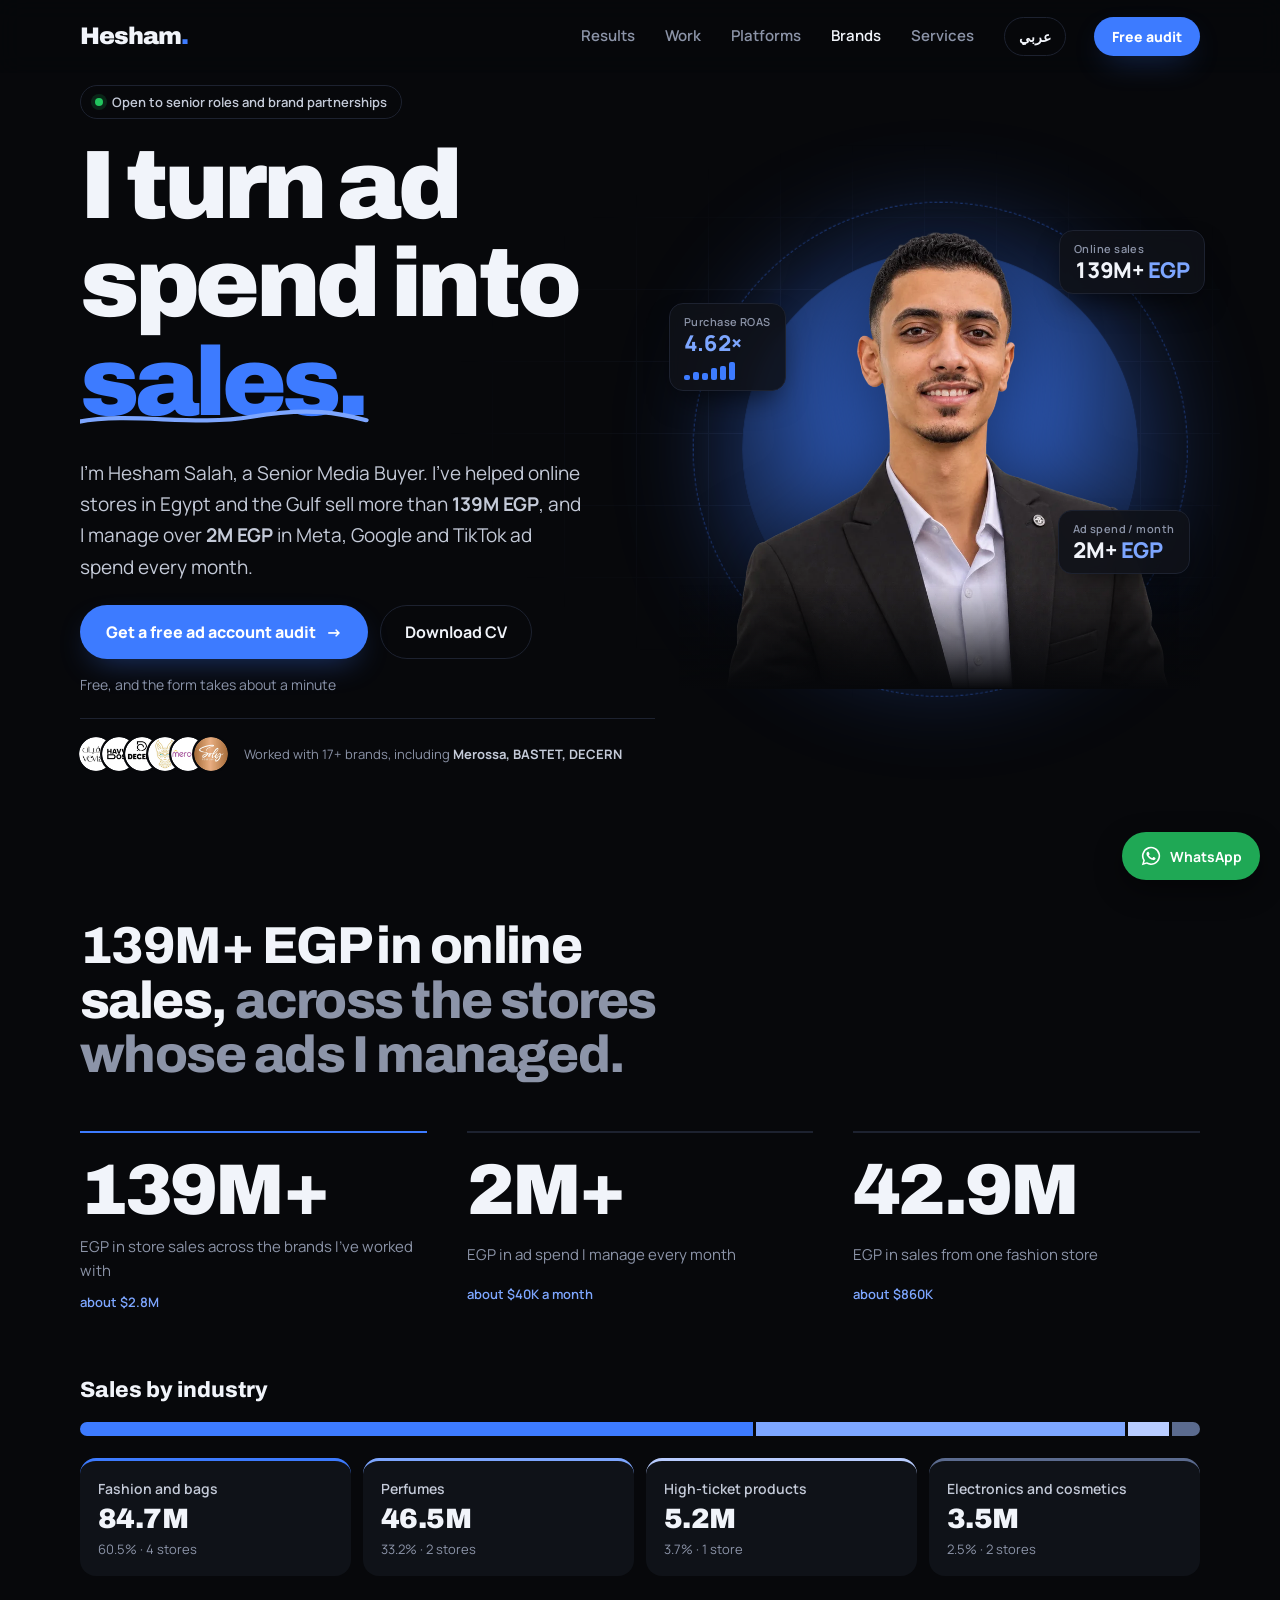
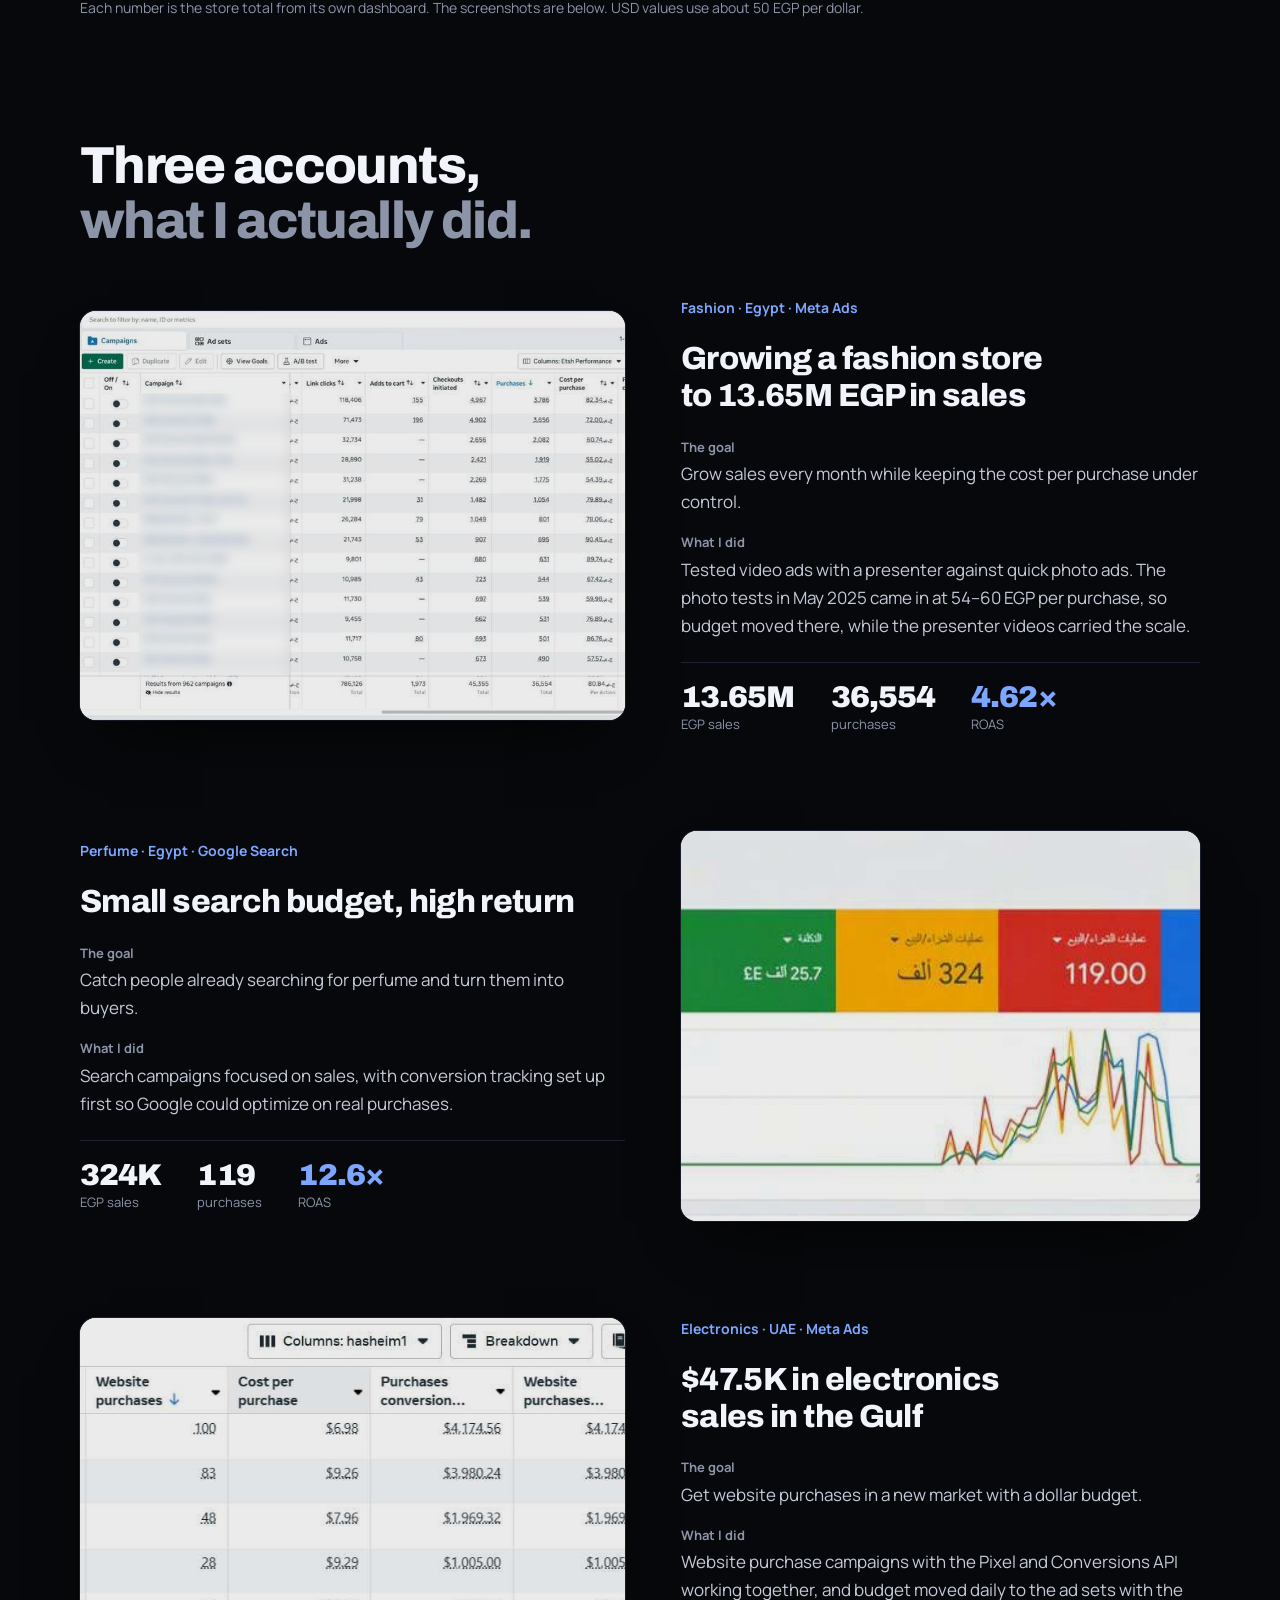
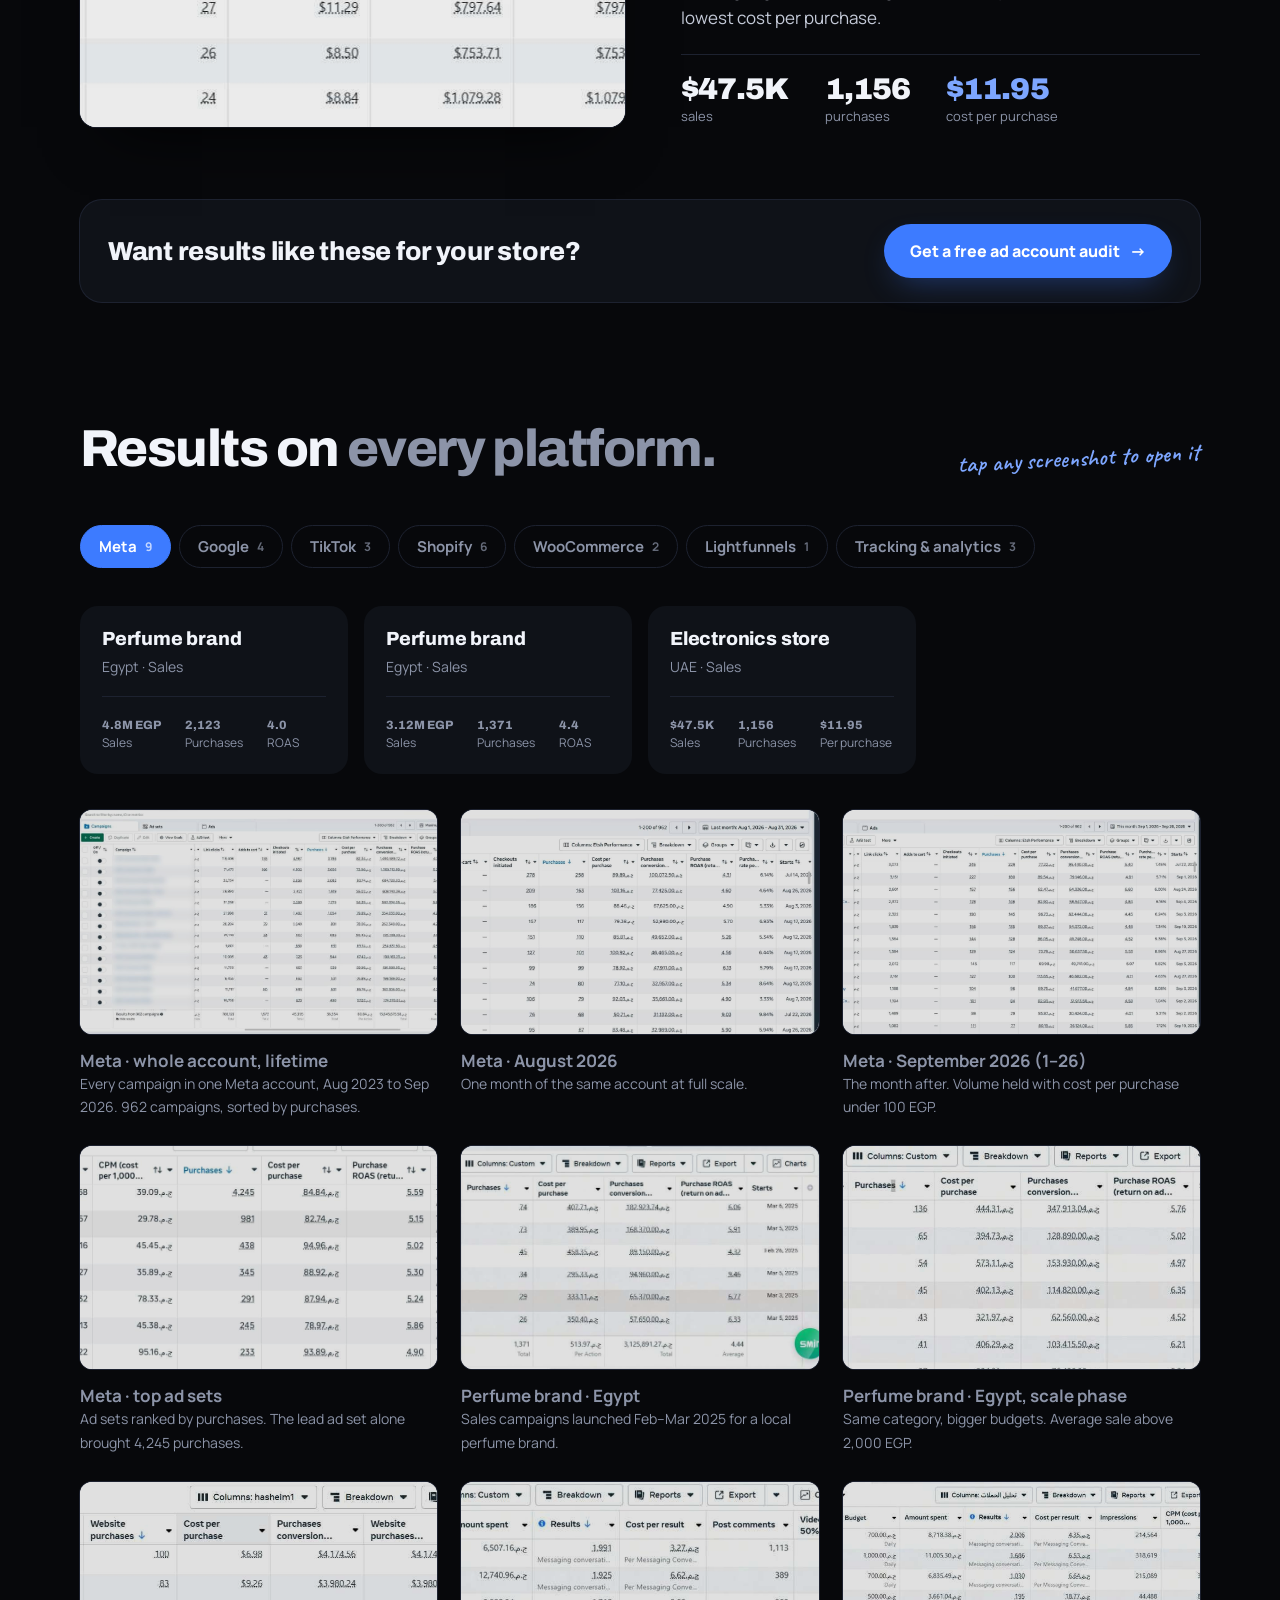
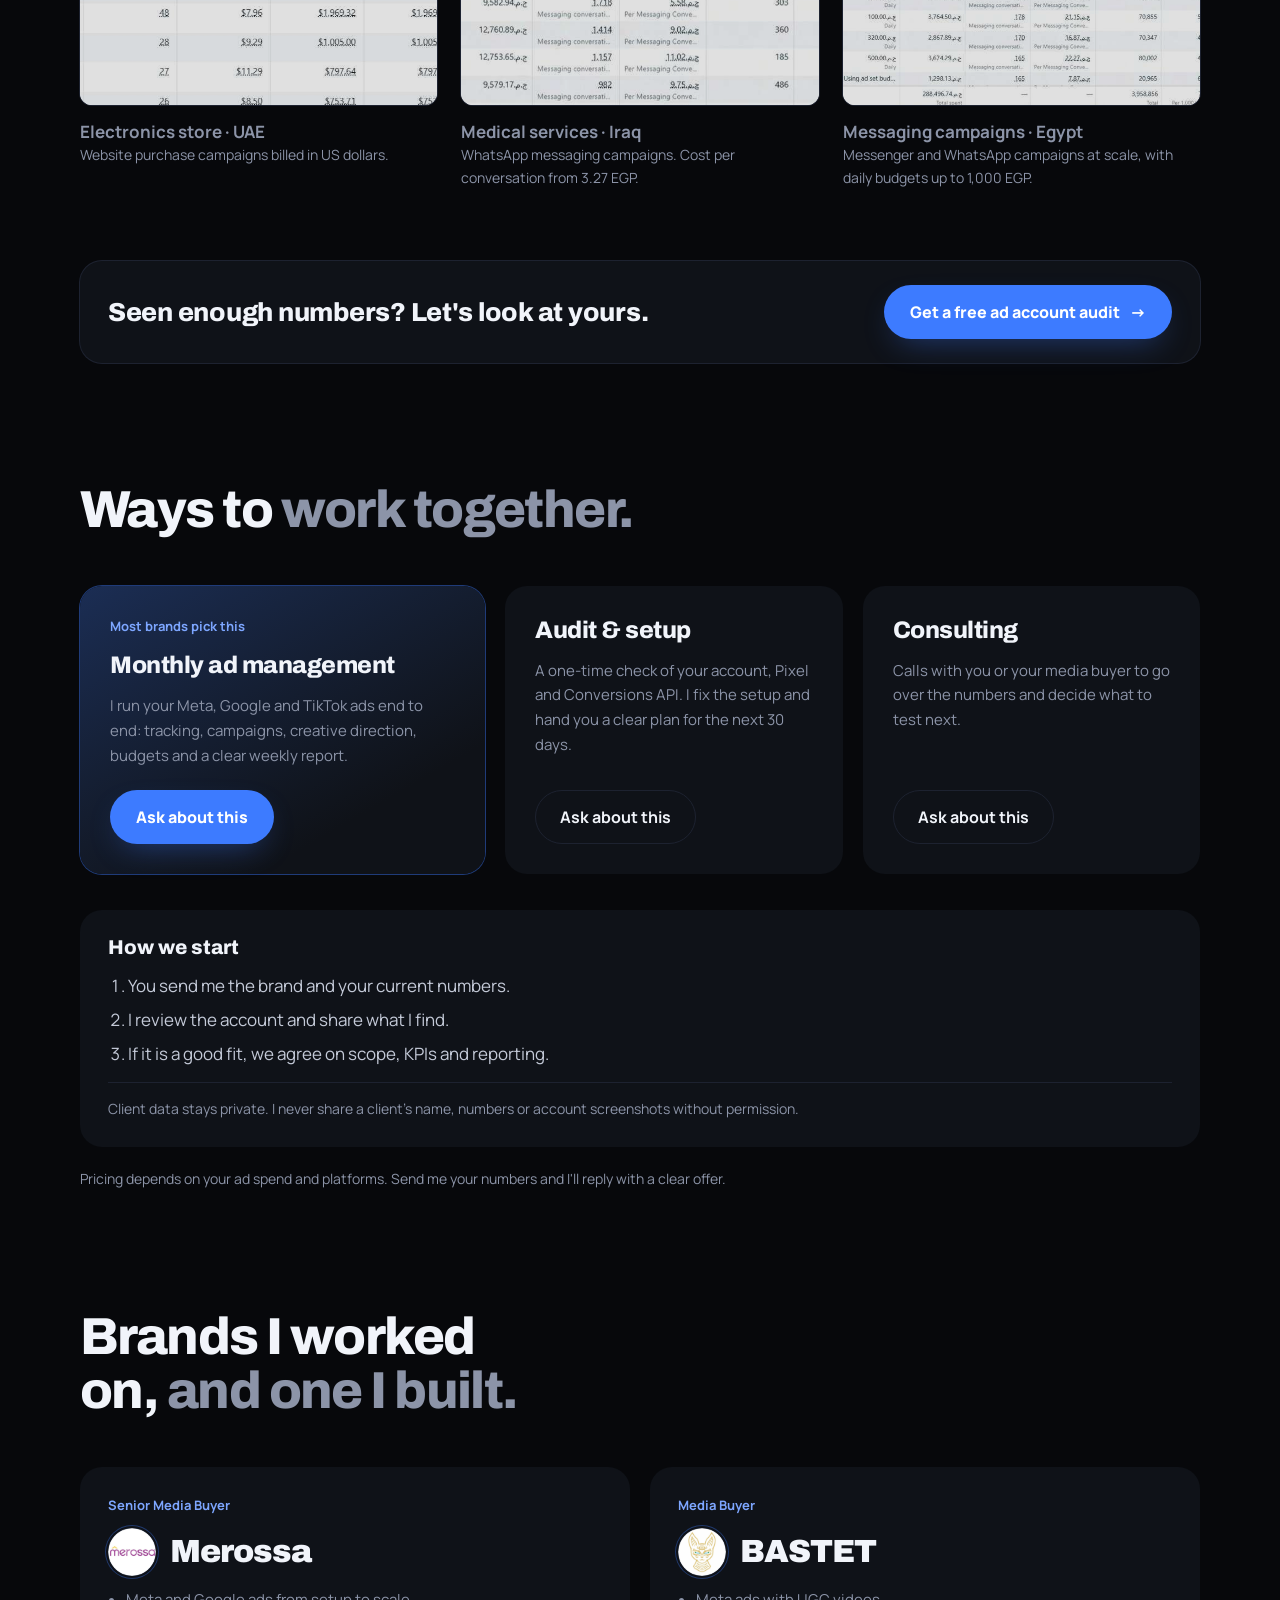
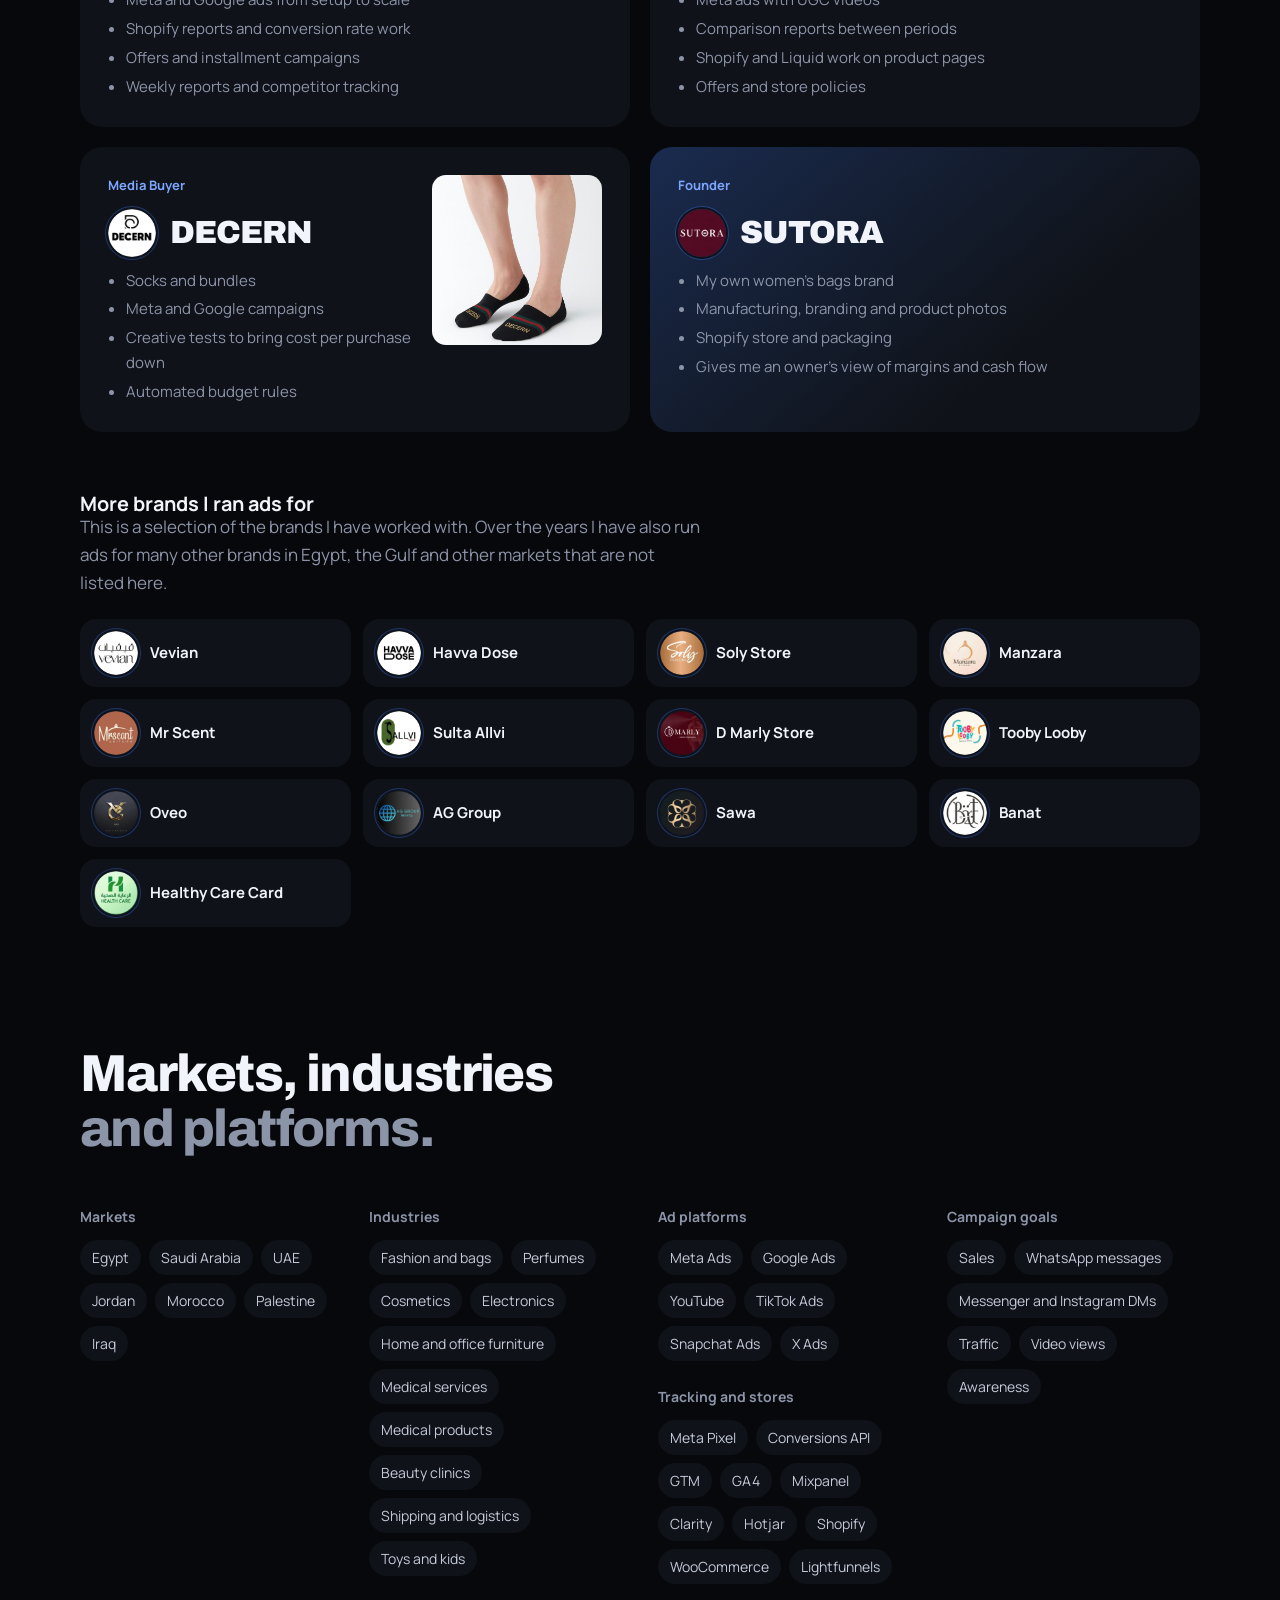
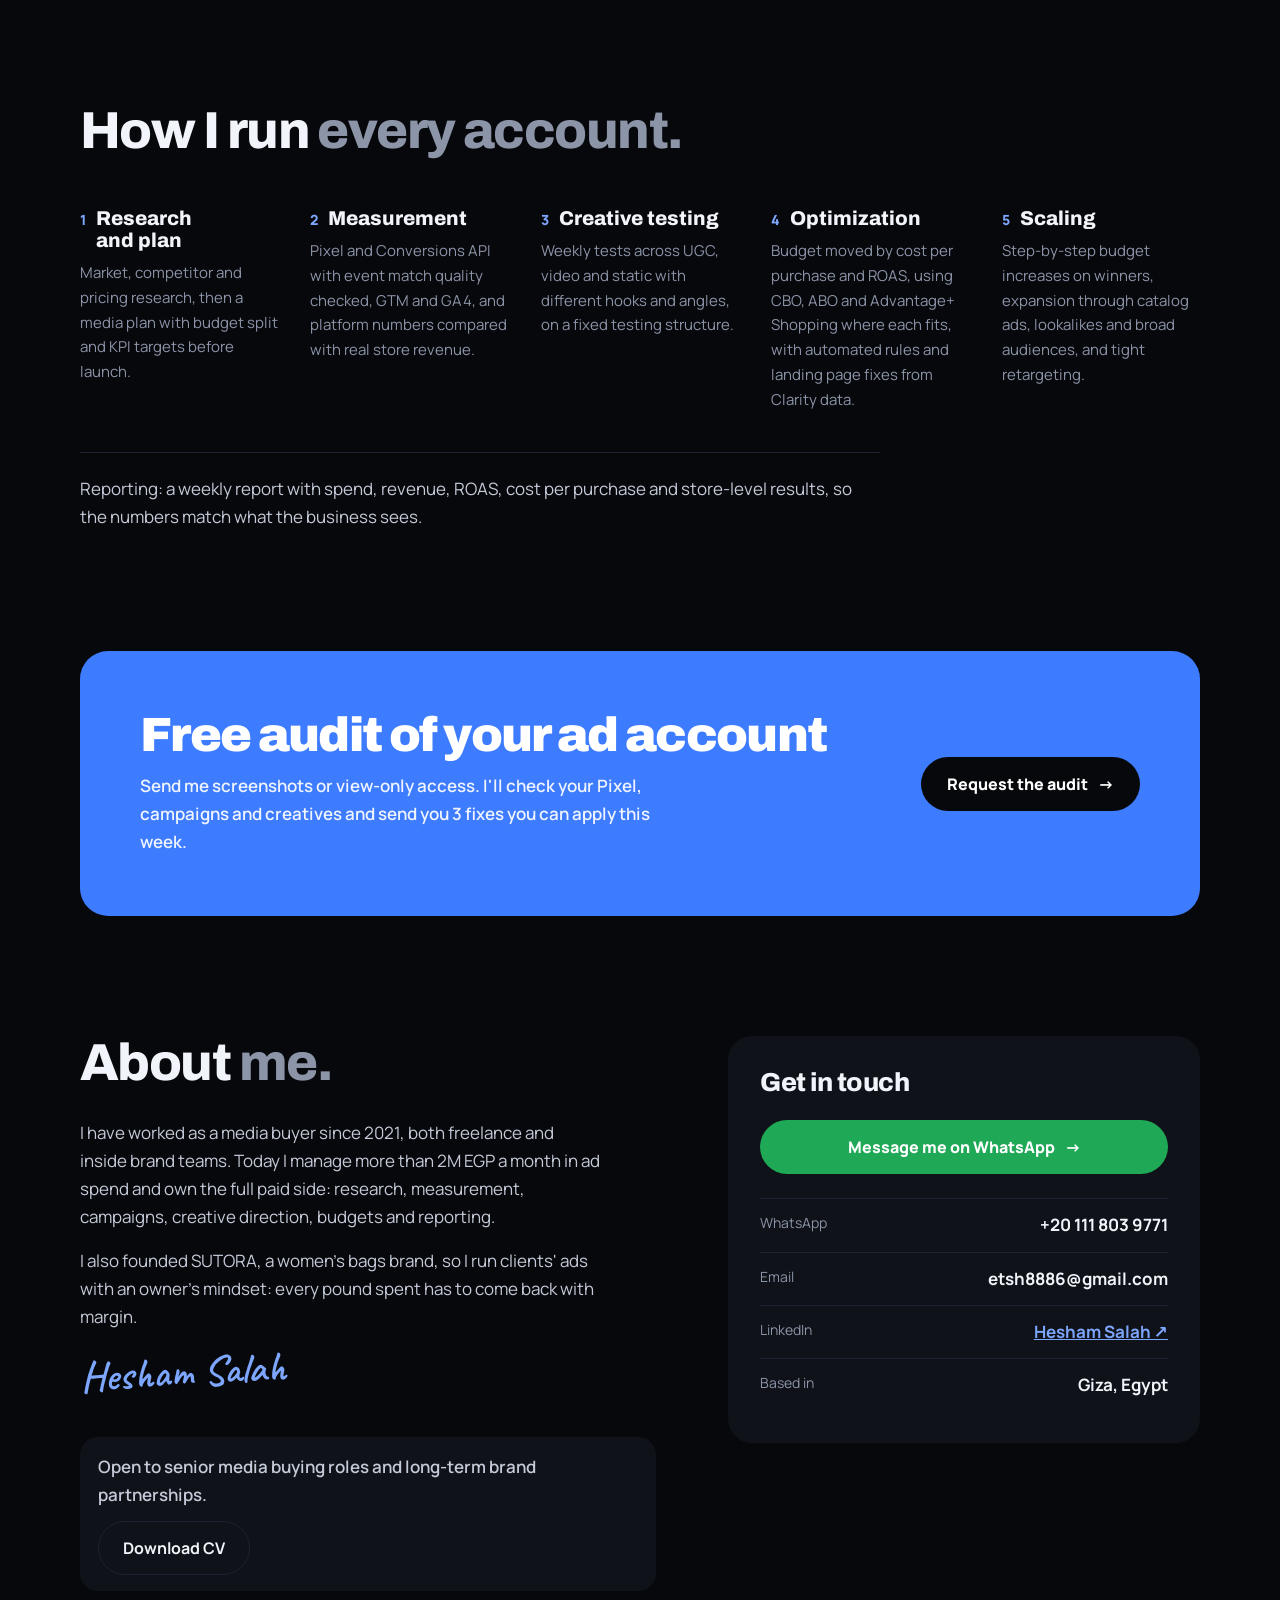
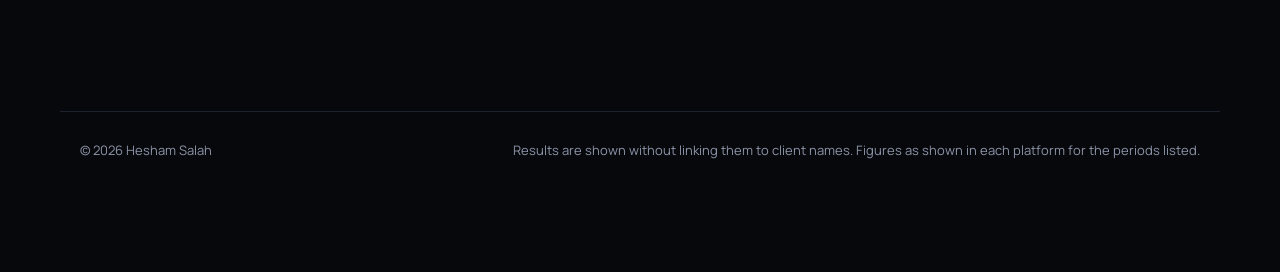
==== index.html @ 5ac5dd82 "Add SUTORA logo to the founder card" ====
<!doctype html>
<html lang="en" dir="ltr">
<head>
<meta charset="utf-8">
<meta name="viewport" content="width=device-width,initial-scale=1,viewport-fit=cover">
<title data-i18n="title">Hesham Salah · Senior Media Buyer</title>
<meta name="description" data-i18n-content="desc" content="Hesham Salah, Senior Media Buyer. 139M+ EGP in online sales for e-commerce brands in Egypt and the Gulf. I manage 2M+ EGP in Meta, Google and TikTok ad spend every month.">
<meta property="og:title" data-i18n-content="title" content="Hesham Salah · Senior Media Buyer">
<meta property="og:description" data-i18n-content="ogdesc" content="139M+ EGP in online sales. 2M+ EGP in ad spend managed every month. Meta, Google and TikTok ads for online stores in Egypt and the Gulf.">
<meta property="og:type" content="website">
<meta property="og:image" content="https://merossamattresseg-lang.github.io/senior-media--buyer/images/og-cover.jpg">
<meta name="twitter:card" content="summary_large_image">
<link rel="canonical" data-i18n-href="canon" href="https://merossamattresseg-lang.github.io/senior-media--buyer/">
<link rel="alternate" hreflang="en" href="https://merossamattresseg-lang.github.io/senior-media--buyer/">
<link rel="alternate" hreflang="ar" href="https://merossamattresseg-lang.github.io/senior-media--buyer/ar/">
<link rel="alternate" hreflang="x-default" href="https://merossamattresseg-lang.github.io/senior-media--buyer/">
<meta name="theme-color" content="#07080B">
<link rel="icon" href="data:image/svg+xml,%3Csvg xmlns='http://www.w3.org/2000/svg' viewBox='0 0 64 64'%3E%3Crect width='64' height='64' rx='14' fill='%2307080B'/%3E%3Ctext x='30' y='45' font-family='Arial Black,Arial' font-weight='900' font-size='36' fill='white' text-anchor='middle'%3EH%3C/text%3E%3Ccircle cx='48' cy='42' r='5' fill='%233D7BFF'/%3E%3C/svg%3E">
<link rel="preconnect" href="https://fonts.googleapis.com">
<link rel="preconnect" href="https://fonts.gstatic.com" crossorigin>
<!--FONTS--><link rel="stylesheet" href="https://fonts.googleapis.com/css2?family=Archivo:wght@700;800;900&family=Caveat:wght@600&family=Manrope:wght@400;500;600;700;800&display=swap"><!--/FONTS-->
<link rel="preload" as="image" href="images/hesham-salah.webp">
<link rel="stylesheet" href="css/style.css">
<script type="text/javascript">
    (function(c,l,a,r,i,t,y){
        c[a]=c[a]||function(){(c[a].q=c[a].q||[]).push(arguments)};
        t=l.createElement(r);t.async=1;t.src="https://www.clarity.ms/tag/"+i;
        y=l.getElementsByTagName(r)[0];y.parentNode.insertBefore(t,y);
    })(window, document, "clarity", "script", "z7hpxhd7aa");
</script>
<script type="application/ld+json">
{"@context":"https://schema.org","@type":"Person","name":"Hesham Salah","alternateName":"هشام صلاح","jobTitle":"Senior Media Buyer","url":"https://merossamattresseg-lang.github.io/senior-media--buyer/","image":"https://merossamattresseg-lang.github.io/senior-media--buyer/images/og-cover.jpg","email":"mailto:etsh8886@gmail.com","telephone":"+201118039771","address":{"@type":"PostalAddress","addressLocality":"Giza","addressCountry":"EG"},"sameAs":["https://www.linkedin.com/in/hesham-salah-sennior/","https://www.facebook.com/HeshamYalla1"],"knowsAbout":["Media Buying","Performance Marketing","Meta Ads","Google Ads","TikTok Ads","E-commerce Marketing","Conversions API","Google Analytics 4"],"knowsLanguage":["ar","en"]}
</script>
</head>
<body class="intro">

<header class="nav" id="top">
  <div class="in">
    <a class="logo" href="#top">Hesham<em>.</em></a>
    <nav class="links" aria-label="Sections">
      <a href="#results" data-i18n="nav1">Results</a><a href="#work" data-i18n="nav2">Work</a><a href="#proof" data-i18n="nav3">Platforms</a><a href="#brands" data-i18n="nav5">Brands</a><a href="#services" data-i18n="nav4">Services</a>
    </nav>
    <a class="lang" data-i18n-href="langhref" href="ar/" data-i18n="lang">عربي</a>
    <button type="button" class="cta sm" data-lead data-i18n="navcta">Free audit</button>
  </div>
</header>

<main>
<section class="hero in">
  <div class="grid-bg" aria-hidden="true"></div>
  <div class="hero-copy">
    <span class="pill"><b></b><span data-i18n="pill">Open to senior roles and brand partnerships</span></span>
    <h1 class="h1"><span class="ln"><span data-i18n="h1a">I turn ad</span></span><span class="ln"><span data-i18n="h1b">spend into</span></span><span class="ln"><span class="acc"><span data-i18n="h1c">sales.</span><svg class="scribble" viewBox="0 0 300 30" preserveAspectRatio="none" aria-hidden="true"><path d="M4 20 C 60 8, 120 26, 180 14 S 270 10, 296 18" /></svg></span></span></h1>
    <p class="sub" data-i18n="sub">I'm Hesham Salah, a Senior Media Buyer. I've helped online stores in Egypt and the Gulf sell more than <b>139M EGP</b>, and I manage over <b>2M EGP</b> in Meta, Google and TikTok ad spend every month.</p>
    <div class="ctas">
      <button type="button" class="cta" data-lead><span data-i18n="cta1">Get a free ad account audit</span> <span class="arr" aria-hidden="true">→</span></button>
      <a class="btn2" href="cv/Hesham-Salah-CV.pdf" target="_blank" rel="noopener" data-cv data-i18n="cta2">Download CV</a>
    </div>
    <p class="micro" data-i18n="micro">Free, and the form takes about a minute</p>
    <div class="trust-in"><span class="avatars"><img src="images/brands/vevian.png" alt="Vevian" width="40" height="40"><img src="images/brands/havva-dose.png" alt="Havva Dose" width="40" height="40"><img src="images/brands/decern.png" alt="DECERN" width="40" height="40"><img src="images/brands/bastet.png" alt="BASTET" width="40" height="40"><img src="images/brands/merossa.png" alt="Merossa" width="40" height="40"><img src="images/brands/soly-store.png" alt="Soly Store" width="40" height="40"></span><span class="tw"><span data-i18n="trust2">Worked with 17+ brands, including</span> <b>Merossa, BASTET, DECERN</b></span></div>
  </div>
  <div class="stage">
    <div class="ring" aria-hidden="true"></div>
    <div class="disc" aria-hidden="true"></div>
    <div class="photo"><img src="images/hesham-salah.webp" alt="Hesham Salah" data-i18n-alt="alt" width="900" height="900" fetchpriority="high"></div>
    <div class="fade-b" aria-hidden="true"></div>
    <div class="chip c1"><small data-i18n="chip1">Purchase ROAS</small><b><em>4.62×</em></b><div class="bars" aria-hidden="true"><i style="height:30%"></i><i style="height:45%"></i><i style="height:40%"></i><i style="height:65%"></i><i style="height:80%"></i><i style="height:100%"></i></div></div>
    <div class="chip c2"><small data-i18n="chip2">Online sales</small><b>139M+ <em>EGP</em></b></div>
    <div class="chip c3"><small data-i18n="chip3">Ad spend / month</small><b>2M+ <em>EGP</em></b></div>
  </div>
</section>


<section class="in sec" id="results">
  <h2 class="title" data-i18n="t1">139M+ EGP in online sales, <em>across the stores whose ads I managed.</em></h2>
  <div class="stats">
    <div><b class="cnt" data-to="139" data-suf="M+">139M+</b><span data-i18n="s1">EGP in store sales across the brands I've worked with</span><small class="usd" data-i18n="usd1">about $2.8M</small></div>
    <div><b class="cnt" data-to="2" data-suf="M+">2M+</b><span data-i18n="s2">EGP in ad spend I manage every month</span><small class="usd" data-i18n="usd2">about $40K a month</small></div>
    <div><b class="cnt" data-to="42.9" data-dec="1" data-suf="M">42.9M</b><span data-i18n="s3">EGP in sales from one fashion store</span><small class="usd" data-i18n="usd3">about $860K</small></div>
  </div>

  <div class="split">
    <h3 class="h3" data-i18n="bdh">Sales by industry</h3>
    <div class="ind-bar" aria-hidden="true"><i style="--w:60.5%"></i><i style="--w:33.2%"></i><i style="--w:3.7%"></i><i style="--w:2.5%"></i></div>
    <ul class="ind"><li><span class="sw"></span><span class="nm" data-i18n="ind1">Fashion and bags</span><b>84.7M</b><small><span>60.5%</span> · <span data-i18n="ic1">4 stores</span></small></li><li><span class="sw"></span><span class="nm" data-i18n="ind2">Perfumes</span><b>46.5M</b><small><span>33.2%</span> · <span data-i18n="ic2">2 stores</span></small></li><li><span class="sw"></span><span class="nm" data-i18n="ind3">High-ticket products</span><b>5.2M</b><small><span>3.7%</span> · <span data-i18n="ic3">1 store</span></small></li><li><span class="sw"></span><span class="nm" data-i18n="ind4">Electronics and cosmetics</span><b>3.5M</b><small><span>2.5%</span> · <span data-i18n="ic4">2 stores</span></small></li></ul>
    <p class="note" data-i18n="bdnote">Each number is the store total from its own dashboard. The screenshots are below. USD values use about 50 EGP per dollar.</p>
  </div>
</section>

<section class="in sec" id="work">
  <h2 class="title" data-i18n="t2">Three accounts, <em>what I actually did.</em></h2>
  <div class="cases">
    <article class="case">
      <button type="button" class="shot" data-proof="0"><img src="images/proof/01-meta-whole-account-lifetime.jpg" alt="Meta Ads Manager, lifetime results of the fashion account" loading="lazy"></button>
      <div class="body">
        <p class="meta" data-i18n="c1m">Fashion · Egypt · Meta Ads</p>
        <h3 data-i18n="c1h">Growing a fashion store to 13.65M EGP in sales</h3>
        <dl>
          <div><dt data-i18n="goal">The goal</dt><dd data-i18n="cg1">Grow sales every month while keeping the cost per purchase under control.</dd></div>
          <div><dt data-i18n="did">What I did</dt><dd data-i18n="cd1">Tested video ads with a presenter against quick photo ads. The photo tests in May 2025 came in at 54–60 EGP per purchase, so budget moved there, while the presenter videos carried the scale.</dd></div>
        </dl>
        <div class="res"><div><b>13.65M</b><span data-i18n="rs1">EGP sales</span></div><div><b>36,554</b><span data-i18n="rs2">purchases</span></div><div><b>4.62×</b><span data-i18n="rs3">ROAS</span></div></div>
      </div>
    </article>
    <article class="case">
      <button type="button" class="shot" data-proof="10"><img src="images/proof/11-perfume-brand-google-search.jpg" alt="Google Ads results for a perfume brand" loading="lazy"></button>
      <div class="body">
        <p class="meta" data-i18n="c2m">Perfume · Egypt · Google Search</p>
        <h3 data-i18n="c2h">Small search budget, high return</h3>
        <dl>
          <div><dt data-i18n="goal">The goal</dt><dd data-i18n="cg2">Catch people already searching for perfume and turn them into buyers.</dd></div>
          <div><dt data-i18n="did">What I did</dt><dd data-i18n="cd2">Search campaigns focused on sales, with conversion tracking set up first so Google could optimize on real purchases.</dd></div>
        </dl>
        <div class="res"><div><b>324K</b><span data-i18n="rs1">EGP sales</span></div><div><b>119</b><span data-i18n="rs2">purchases</span></div><div><b>12.6×</b><span data-i18n="rs3">ROAS</span></div></div>
      </div>
    </article>
    <article class="case">
      <button type="button" class="shot" data-proof="6"><img src="images/proof/07-electronics-store-uae.jpg" alt="Meta Ads results for an electronics store in the UAE" loading="lazy"></button>
      <div class="body">
        <p class="meta" data-i18n="c3m">Electronics · UAE · Meta Ads</p>
        <h3 data-i18n="c3h">$47.5K in electronics sales in the Gulf</h3>
        <dl>
          <div><dt data-i18n="goal">The goal</dt><dd data-i18n="cg3">Get website purchases in a new market with a dollar budget.</dd></div>
          <div><dt data-i18n="did">What I did</dt><dd data-i18n="cd3">Website purchase campaigns with the Pixel and Conversions API working together, and budget moved daily to the ad sets with the lowest cost per purchase.</dd></div>
        </dl>
        <div class="res"><div><b>$47.5K</b><span data-i18n="rs4">sales</span></div><div><b>1,156</b><span data-i18n="rs2">purchases</span></div><div><b>$11.95</b><span data-i18n="rs5">cost per purchase</span></div></div>
      </div>
    </article>
  </div>
</section>
<div class="in band-wrap"><div class="band"><p data-i18n="band1t">Want results like these for your store?</p><button type="button" class="cta" data-lead><span data-i18n="cta1">Get a free ad account audit</span> <span class="arr" aria-hidden="true">→</span></button></div></div>

<section class="in sec" id="proof">
  <div class="title-row">
    <h2 class="title" data-i18n="t3">Results on <em>every platform.</em></h2>
    <span class="hand" data-i18n="hand">tap any screenshot to open it</span>
  </div>
  <div class="tabs" role="tablist" aria-label="Platforms" id="pf-tabs"></div>
  <p class="swipe-hint" data-i18n="swipe">Swipe to see more</p>
  <div class="pf-panel" id="pf-panel" role="tabpanel"></div>
</section>
<div class="in band-wrap"><div class="band"><p data-i18n="band2t">Seen enough numbers? Let's look at yours.</p><button type="button" class="cta" data-lead><span data-i18n="cta1">Get a free ad account audit</span> <span class="arr" aria-hidden="true">→</span></button></div></div>
<section class="in sec" id="services">
  <h2 class="title" data-i18n="t7">Ways to <em>work together.</em></h2>
  <div class="plans">
    <article class="plan main">
      <span class="tag" data-i18n="p1t">Most brands pick this</span>
      <h3 data-i18n="p1h">Monthly ad management</h3>
      <p data-i18n="p1p">I run your Meta, Google and TikTok ads end to end: tracking, campaigns, creative direction, budgets and a clear weekly report.</p>
      <button type="button" class="cta" data-lead data-plan="Monthly ad management" data-i18n="pcta">Ask about this</button>
    </article>
    <article class="plan">
      <h3 data-i18n="p2h">Audit &amp; setup</h3>
      <p data-i18n="p2p">A one-time check of your account, Pixel and Conversions API. I fix the setup and hand you a clear plan for the next 30 days.</p>
      <button type="button" class="btn2" data-lead data-plan="Audit & setup" data-i18n="pcta">Ask about this</button>
    </article>
    <article class="plan">
      <h3 data-i18n="p3h">Consulting</h3>
      <p data-i18n="p3p">Calls with you or your media buyer to go over the numbers and decide what to test next.</p>
      <button type="button" class="btn2" data-lead data-plan="Consulting" data-i18n="pcta">Ask about this</button>
    </article>
  </div>
  <div class="start">
    <h3 data-i18n="wh">How we start</h3>
    <ol><li data-i18n="w1">You send me the brand and your current numbers.</li><li data-i18n="w2">I review the account and share what I find.</li><li data-i18n="w3">If it is a good fit, we agree on scope, KPIs and reporting.</li></ol>
    <p class="priv" data-i18n="priv">Client data stays private. I never share a client's name, numbers or account screenshots without permission.</p>
  </div>
  <p class="note" data-i18n="pnote">Pricing depends on your ad spend and platforms. Send me your numbers and I'll reply with a clear offer.</p>
</section>
<section class="in sec" id="words" hidden>
  <h2 class="title" data-i18n="t4">What clients and colleagues <em>say.</em></h2>
  <div class="quotes" id="quotes"></div>
</section>
<section class="in sec" id="brands">
  <h2 class="title" data-i18n="t8">Brands I worked on, <em>and one I built.</em></h2>
  <div class="brands">
    <article class="brand"><span class="role" data-i18n="b1r">Senior Media Buyer</span><h3><img class="blogo" src="images/brands/merossa.png" alt="" width="48" height="48" loading="lazy">Merossa</h3><ul><li data-i18n="b1a">Meta and Google ads from setup to scale</li><li data-i18n="b1b">Shopify reports and conversion rate work</li><li data-i18n="b1c">Offers and installment campaigns</li><li data-i18n="b1d">Weekly reports and competitor tracking</li></ul></article>
    <article class="brand"><span class="role" data-i18n="b2r">Media Buyer</span><h3><img class="blogo" src="images/brands/bastet.png" alt="" width="48" height="48" loading="lazy">BASTET</h3><ul><li data-i18n="b2a">Meta ads with UGC videos</li><li data-i18n="b2b">Comparison reports between periods</li><li data-i18n="b2c">Shopify and Liquid work on product pages</li><li data-i18n="b2d">Offers and store policies</li></ul></article>
    <article class="brand has-img"><div><span class="role" data-i18n="b2r">Media Buyer</span><h3><img class="blogo" src="images/brands/decern.png" alt="" width="48" height="48" loading="lazy">DECERN</h3><ul><li data-i18n="b3a">Socks and bundles</li><li data-i18n="b3b">Meta and Google campaigns</li><li data-i18n="b3c">Creative tests to bring cost per purchase down</li><li data-i18n="b3d">Automated budget rules</li></ul></div><img src="images/decern-socks.jpg" alt="DECERN socks" loading="lazy" width="640" height="640"></article>
    <article class="brand founder"><span class="role" data-i18n="b4r">Founder</span><h3><img class="blogo" src="images/brands/sutora.png" alt="" width="48" height="48" loading="lazy">SUTORA</h3><ul><li data-i18n="b4a">My own women's bags brand</li><li data-i18n="b4b">Manufacturing, branding and product photos</li><li data-i18n="b4c">Shopify store and packaging</li><li data-i18n="b4d">Gives me an owner's view of margins and cash flow</li></ul></article>
  </div>
  <h3 class="h3 more-h" data-i18n="bmore">More brands I ran ads for</h3>
  <p class="bnote" data-i18n="bnote">This is a selection of the brands I have worked with. Over the years I have also run ads for many other brands in Egypt, the Gulf and other markets that are not listed here.</p>
  <ul class="blist"><li><img src="images/brands/vevian.png" alt="" width="56" height="56" loading="lazy"><span data-i18n="bn0">Vevian</span></li><li><img src="images/brands/havva-dose.png" alt="" width="56" height="56" loading="lazy"><span>Havva Dose</span></li><li><img src="images/brands/soly-store.png" alt="" width="56" height="56" loading="lazy"><span>Soly Store</span></li><li><img src="images/brands/manzara.png" alt="" width="56" height="56" loading="lazy"><span>Manzara</span></li><li><img src="images/brands/mr-scent.png" alt="" width="56" height="56" loading="lazy"><span>Mr Scent</span></li><li><img src="images/brands/sulta-allvi.png" alt="" width="56" height="56" loading="lazy"><span>Sulta Allvi</span></li><li><img src="images/brands/d-marly-store.png" alt="" width="56" height="56" loading="lazy"><span>D Marly Store</span></li><li><img src="images/brands/tooby-looby.png" alt="" width="56" height="56" loading="lazy"><span>Tooby Looby</span></li><li><img src="images/brands/oveo.png" alt="" width="56" height="56" loading="lazy"><span>Oveo</span></li><li><img src="images/brands/ag-group.png" alt="" width="56" height="56" loading="lazy"><span>AG Group</span></li><li><img src="images/brands/sawa.png" alt="" width="56" height="56" loading="lazy"><span data-i18n="bn2">Sawa</span></li><li><img src="images/brands/banat.png" alt="" width="56" height="56" loading="lazy"><span data-i18n="bn3">Banat</span></li><li><img src="images/brands/healthy-care-card.png" alt="" width="56" height="56" loading="lazy"><span data-i18n="bn1">Healthy Care Card</span></li></ul>
</section>
<section class="in sec" id="reach">
  <h2 class="title" data-i18n="t9">Markets, industries <em>and platforms.</em></h2>
  <div class="reach">
    <div><h3 data-i18n="r1">Markets</h3><p class="tags"><span data-i18n="m1">Egypt</span><span data-i18n="m2">Saudi Arabia</span><span data-i18n="m3">UAE</span><span data-i18n="m4">Jordan</span><span data-i18n="m5">Morocco</span><span data-i18n="m6">Palestine</span><span data-i18n="m7">Iraq</span></p></div>
    <div><h3 data-i18n="r2">Industries</h3><p class="tags"><span data-i18n="i1">Fashion and bags</span><span data-i18n="i2">Perfumes</span><span data-i18n="i3">Cosmetics</span><span data-i18n="i4">Electronics</span><span data-i18n="i5">Home and office furniture</span><span data-i18n="i6">Medical services</span><span data-i18n="i7">Medical products</span><span data-i18n="i8">Beauty clinics</span><span data-i18n="i9">Shipping and logistics</span><span data-i18n="i10">Toys and kids</span></p></div>
    <div><h3 data-i18n="r3">Ad platforms</h3><p class="tags"><span>Meta Ads</span><span>Google Ads</span><span>YouTube</span><span>TikTok Ads</span><span>Snapchat Ads</span><span>X Ads</span></p>
      <h3 data-i18n="r4">Tracking and stores</h3><p class="tags"><span>Meta Pixel</span><span>Conversions API</span><span>GTM</span><span>GA4</span><span>Mixpanel</span><span>Clarity</span><span>Hotjar</span><span>Shopify</span><span>WooCommerce</span><span>Lightfunnels</span></p></div>
    <div><h3 data-i18n="r5">Campaign goals</h3><p class="tags"><span data-i18n="g1">Sales</span><span data-i18n="g2">WhatsApp messages</span><span data-i18n="g3">Messenger and Instagram DMs</span><span data-i18n="g4">Traffic</span><span data-i18n="g5">Video views</span><span data-i18n="g6">Awareness</span></p></div>
  </div>
</section>





<section class="in sec" id="how">
  <h2 class="title" data-i18n="t5">How I run <em>every account.</em></h2>
  <ol class="steps">
    <li><h3 data-i18n="st1">Research and plan</h3><p data-i18n="sp1">Market, competitor and pricing research, then a media plan with budget split and KPI targets before launch.</p></li>
    <li><h3 data-i18n="st2">Measurement</h3><p data-i18n="sp2">Pixel and Conversions API with event match quality checked, GTM and GA4, and platform numbers compared with real store revenue.</p></li>
    <li><h3 data-i18n="st3">Creative testing</h3><p data-i18n="sp3">Weekly tests across UGC, video and static with different hooks and angles, on a fixed testing structure.</p></li>
    <li><h3 data-i18n="st4">Optimization</h3><p data-i18n="sp4">Budget moved by cost per purchase and ROAS, using CBO, ABO and Advantage+ Shopping where each fits, with automated rules and landing page fixes from Clarity data.</p></li>
    <li><h3 data-i18n="st5">Scaling</h3><p data-i18n="sp5">Step-by-step budget increases on winners, expansion through catalog ads, lookalikes and broad audiences, and tight retargeting.</p></li>
  </ol>
  <p class="rep" data-i18n="rep">Reporting: a weekly report with spend, revenue, ROAS, cost per purchase and store-level results, so the numbers match what the business sees.</p>
</section>

<section class="in" id="audit">
  <div class="offer">
    <div><h2 data-i18n="ofh">Free audit of your ad account</h2><p data-i18n="ofp">Send me screenshots or view-only access. I'll check your Pixel, campaigns and creatives and send you 3 fixes you can apply this week.</p></div>
    <button type="button" class="cta inv" data-lead><span data-i18n="ofc">Request the audit</span> <span class="arr" aria-hidden="true">→</span></button>
  </div>
</section>

<section class="in sec about" id="about">
  <div>
    <h2 class="title" data-i18n="t6">About <em>me.</em></h2>
    <p data-i18n="ab1">I have worked as a media buyer since 2021, both freelance and inside brand teams. Today I manage more than 2M EGP a month in ad spend and own the full paid side: research, measurement, campaigns, creative direction, budgets and reporting.</p>
    <p data-i18n="ab2">I also founded SUTORA, a women's bags brand, so I run clients' ads with an owner's mindset: every pound spent has to come back with margin.</p>
    <p class="sign" data-i18n="sign">Hesham Salah</p>
    <div class="hire"><p data-i18n="hire">Open to senior media buying roles and long-term brand partnerships.</p><a class="btn2" href="cv/Hesham-Salah-CV.pdf" target="_blank" rel="noopener" data-cv data-i18n="cv">Download CV</a></div>
  </div>
  <div class="contact" id="contact">
    <h3 data-i18n="talk">Get in touch</h3>
    <a class="cta" href="#" data-wa><span data-i18n="msg">Message me on WhatsApp</span> <span class="arr" aria-hidden="true">→</span></a>
    <dl>
      <div><dt data-i18n="dWA">WhatsApp</dt><dd dir="ltr">+20 111 803 9771</dd></div>
      <div><dt data-i18n="dEm">Email</dt><dd>etsh8886@gmail.com</dd></div>
      <div><dt data-i18n="dLi">LinkedIn</dt><dd><a href="https://www.linkedin.com/in/hesham-salah-sennior/" target="_blank" rel="noopener" data-i18n="liname">Hesham Salah ↗</a></dd></div>
      <div><dt data-i18n="dBa">Based in</dt><dd data-i18n="giza">Giza, Egypt</dd></div>
    </dl>
  </div>
</section>
</main>

<footer class="in foot">
  <span>© <span id="yr">2026</span> <span data-i18n="fname">Hesham Salah</span></span>
  <span data-i18n="foot">Results are shown without linking them to client names. Figures as shown in each platform for the periods listed.</span>
</footer>

<a class="wa-float" href="#" data-wa aria-label="WhatsApp">
  <svg viewBox="0 0 24 24" aria-hidden="true"><path fill="currentColor" d="M12.04 2a9.9 9.9 0 0 0-8.5 14.98L2 22l5.16-1.5A9.9 9.9 0 1 0 12.04 2Zm0 18.1a8.2 8.2 0 0 1-4.2-1.16l-.3-.18-3.06.89.9-2.98-.2-.31a8.2 8.2 0 1 1 6.86 3.74Zm4.5-6.14c-.25-.12-1.46-.72-1.69-.8-.23-.08-.39-.12-.56.12-.16.25-.64.8-.79.97-.14.16-.29.18-.53.06a6.7 6.7 0 0 1-3.32-2.9c-.25-.43.25-.4.71-1.33.08-.16.04-.3-.02-.43l-.76-1.82c-.2-.48-.4-.41-.56-.42h-.47a.9.9 0 0 0-.65.3 2.7 2.7 0 0 0-.85 2.02 4.7 4.7 0 0 0 1 2.5 10.8 10.8 0 0 0 4.14 3.66c1.54.66 2.14.72 2.91.6.47-.07 1.46-.6 1.66-1.17.2-.58.2-1.07.14-1.17-.06-.1-.22-.16-.47-.28Z"/></svg>
  <span data-i18n="wa">WhatsApp</span>
</a>
<div class="mbar"><button type="button" class="cta" data-lead data-i18n="mbar">Get a free audit</button></div>

<dialog id="zoom">
  <img id="zoom-img" alt="">
  <div class="zcap"><b id="zoom-t"></b><p id="zoom-d"></p></div>
  <button type="button" class="btn2" id="zoom-close" data-i18n="close">Close</button>
</dialog>

<dialog id="lead" aria-labelledby="lead-h">
  <form class="lead" id="lead-form" novalidate>
    <h2 id="lead-h" data-i18n="fh">Tell me about your brand</h2>
    <p class="muted" data-i18n="fp">Four quick questions, then WhatsApp opens with your answers ready to send.</p>
    <label for="f-brand"><span data-i18n="f1">Brand name</span><input id="f-brand" name="brand" required autocomplete="organization"></label>
    <label for="f-link"><span data-i18n="f2">Website or Instagram</span><input id="f-link" name="link" inputmode="url" placeholder="example.com"></label>
    <label for="f-budget"><span data-i18n="f3">Monthly ad budget</span>
      <select id="f-budget" name="budget" required>
        <option value="" data-i18n="fo0">Choose one</option>
        <option value="Under 100K EGP" data-i18n="fo1">Under 100K EGP</option>
        <option value="100K – 500K EGP" data-i18n="fo2">100K – 500K EGP</option>
        <option value="500K – 2M EGP" data-i18n="fo3">500K – 2M EGP</option>
        <option value="More than 2M EGP" data-i18n="fo4">More than 2M EGP</option>
      </select></label>
    <fieldset><legend><span data-i18n="f4">Platforms</span> <small class="opt" data-i18n="fopt">optional</small></legend>
      <div class="checks">
        <label for="p-meta"><input type="checkbox" id="p-meta" name="pf" value="Meta"> Meta</label>
        <label for="p-google"><input type="checkbox" id="p-google" name="pf" value="Google"> Google</label>
        <label for="p-tiktok"><input type="checkbox" id="p-tiktok" name="pf" value="TikTok"> TikTok</label>
        <label for="p-snap"><input type="checkbox" id="p-snap" name="pf" value="Snapchat"> Snapchat</label>
      </div>
    </fieldset>
    <p class="err" id="lead-err" hidden data-i18n="ferr">Please add your brand name and monthly budget.</p>
    <div class="lead-actions">
      <button type="submit" class="cta wa-btn"><span data-i18n="fsend">Send on WhatsApp</span> <span class="arr" aria-hidden="true">→</span></button>
      <button type="button" class="btn2" id="lead-close" data-i18n="fcancel">Cancel</button>
    </div>
  </form>
</dialog>

<script src="js/main.js" defer></script>
</body>
</html>
---- css/style.css ----
/* Hesham Salah · black & blue, calm version */
:root{
  color-scheme:dark;
  --bg:#07080B; --bg2:#0F1218; --bg3:#151922; --line:#1D2230;
  --text:#F1F4FA; --soft:#C4CAD8; --muted:#8C94A8;
  --accent:#3D7BFF; --accent-2:#7DA6FF; --glow:rgba(61,123,255,.45);
  --wa:#1FA855;
  --f-display:"Archivo",ui-sans-serif,system-ui,sans-serif;
  --f-body:"Manrope",ui-sans-serif,system-ui,sans-serif;
  --f-hand:"Caveat","Segoe Print",cursive;
}
*{box-sizing:border-box}
html{scroll-behavior:smooth;scroll-padding-top:80px}
body{margin:0;background:var(--bg);color:var(--text);font:17px/1.65 var(--f-body);-webkit-font-smoothing:antialiased;overflow-x:hidden}
img{max-width:100%}
a{color:inherit}
h1,h2,h3{margin:0;text-wrap:balance}
p{margin:0}
:focus-visible{outline:2px solid var(--accent-2);outline-offset:3px;border-radius:6px}
.in{max-width:1160px;margin-inline:auto;padding-left:max(20px,env(safe-area-inset-left,0px));padding-right:max(20px,env(safe-area-inset-right,0px))}
.sec{padding-block:120px 0}
.title{font:800 clamp(32px,4.4vw,52px)/1.05 var(--f-display);letter-spacing:-.03em;margin-bottom:48px;max-width:20ch}
.title em{font-style:normal;color:var(--muted)}
.note{font-size:14px;color:var(--muted);margin-top:20px}
.hand{font:600 24px/1 var(--f-hand);color:var(--accent-2);transform:rotate(-3deg);display:inline-block}

/* buttons */
.cta{display:inline-flex;align-items:center;gap:10px;background:var(--accent);color:#fff;font:800 16px var(--f-body);padding:16px 26px;border-radius:999px;text-decoration:none;position:relative;overflow:hidden;white-space:nowrap;box-shadow:0 12px 32px -12px var(--glow);transition:transform .2s ease,box-shadow .2s ease}
.cta:hover{transform:translateY(-2px);box-shadow:0 16px 40px -12px var(--glow)}
.cta.sm{padding:10px 18px;font-size:14px}
.cta.inv{background:var(--bg);box-shadow:none}
.cta::after{content:"";position:absolute;inset:0;background:linear-gradient(100deg,transparent 30%,rgba(255,255,255,.4) 50%,transparent 70%);transform:translateX(-120%)}
.intro .hero .cta::after{animation:shine 1.1s 2.2s ease-out both}
@keyframes shine{to{transform:translateX(120%)}}
.btn2{display:inline-flex;align-items:center;gap:8px;color:var(--text);background:transparent;font:700 16px var(--f-body);padding:15px 24px;border-radius:999px;border:1px solid var(--line);text-decoration:none;white-space:nowrap;cursor:pointer;transition:border-color .2s}
.btn2:hover{border-color:var(--accent)}

/* nav */
.nav{position:sticky;top:env(safe-area-inset-top,0px);z-index:20;background:color-mix(in srgb,var(--bg) 85%,transparent);backdrop-filter:blur(12px);-webkit-backdrop-filter:blur(12px);border-bottom:1px solid transparent;transition:border-color .3s}
.nav.scrolled{border-bottom-color:var(--line)}
body::before{content:"";position:fixed;inset:0 0 auto;height:env(safe-area-inset-top,0px);z-index:30;background:var(--bg)}
.nav .in{display:flex;align-items:center;gap:28px;height:72px}
.logo{font:900 24px/1 "Archivo",ui-sans-serif,sans-serif;letter-spacing:-.04em;text-decoration:none;margin-inline-end:auto}
.logo em{color:var(--accent);font-style:normal}
.links{display:flex;gap:26px}
.links a{color:var(--muted);text-decoration:none;font-size:15px;font-weight:600;transition:color .2s}
.links a:hover,.links a.on{color:var(--text)}
@media (max-width:860px){.links{display:none}}

/* hero */
.hero{display:grid;grid-template-columns:1.05fr .95fr;gap:24px;align-items:center;position:relative;padding-block:32px 56px}
.grid-bg{position:absolute;inset:0;background-image:linear-gradient(var(--line) 1px,transparent 1px),linear-gradient(90deg,var(--line) 1px,transparent 1px);background-size:72px 72px;-webkit-mask-image:radial-gradient(ellipse 55% 55% at 72% 48%,#000 15%,transparent 70%);mask-image:radial-gradient(ellipse 55% 55% at 72% 48%,#000 15%,transparent 70%);opacity:.5;pointer-events:none}
.hero-copy{position:relative;z-index:2;display:grid;gap:28px;min-width:0}
.pill{justify-self:start;display:inline-flex;align-items:center;gap:9px;font:600 13px var(--f-body);color:var(--soft);border:1px solid var(--line);border-radius:999px;padding:7px 14px}
.pill b{width:8px;height:8px;border-radius:50%;background:#22C55E;box-shadow:0 0 0 4px rgba(34,197,94,.16)}
.h1{font:900 clamp(50px,7.6vw,104px)/.93 var(--f-display);letter-spacing:-.045em}
.h1 .ln{display:block;overflow:hidden;padding-bottom:.08em}
.h1 .ln>span{display:inline-block;position:relative}
.h1 .acc{color:var(--accent)}
.scribble{position:absolute;inset-inline-start:-2%;bottom:-.02em;width:104%;height:.26em;overflow:visible}
.scribble path{fill:none;stroke:var(--accent-2);stroke-width:5;stroke-linecap:round;stroke-dasharray:340;stroke-dashoffset:0}
.intro .scribble path{animation:draw .9s cubic-bezier(.6,0,.2,1) 1.35s both}
@keyframes draw{from{stroke-dashoffset:340}}
.sub{color:var(--soft);font-size:clamp(17px,1.5vw,19px);max-width:42ch}
.ctas{display:flex;flex-wrap:wrap;gap:12px;align-items:center}

.stage{position:relative;aspect-ratio:1/1;width:100%;max-width:600px;justify-self:end;z-index:1}
.disc{position:absolute;left:50%;top:54%;width:76%;aspect-ratio:1;border-radius:50%;transform:translate(-50%,-50%);background:radial-gradient(circle at 50% 38%,var(--accent),color-mix(in srgb,var(--accent) 28%,var(--bg)) 72%);box-shadow:0 0 120px 6px var(--glow)}
.ring{position:absolute;left:50%;top:54%;width:95%;aspect-ratio:1;border-radius:50%;border:1px dashed color-mix(in srgb,var(--accent) 45%,transparent);transform:translate(-50%,-50%)}
.photo{position:absolute;inset:0;display:flex;align-items:flex-end;justify-content:center}
.photo img{width:92%;height:auto;display:block;filter:drop-shadow(0 30px 40px rgba(0,0,0,.6))}
.fade-b{position:absolute;left:0;right:0;bottom:-1px;height:20%;background:linear-gradient(transparent,var(--bg));z-index:2}
.chip{position:absolute;z-index:3;background:color-mix(in srgb,var(--bg2) 88%,transparent);backdrop-filter:blur(8px);-webkit-backdrop-filter:blur(8px);border:1px solid var(--line);border-radius:14px;padding:10px 14px;display:grid;gap:2px;box-shadow:0 14px 30px -10px rgba(0,0,0,.7);transition:transform .3s ease-out}
.chip small{font:600 11px var(--f-body);letter-spacing:.04em;color:var(--muted)}
.chip b{font:800 clamp(16px,1.7vw,22px)/1.15 var(--f-body);font-variant-numeric:tabular-nums}
.chip em{font-style:normal;color:var(--accent-2)}
.bars{display:flex;gap:3px;align-items:flex-end;height:18px;margin-top:4px}
.bars i{width:6px;background:var(--accent);border-radius:2px;display:block}
.c1{left:-2%;top:26%}.c2{right:-1%;top:12%}.c3{right:2%;bottom:22%}
@media (max-width:860px){
  .hero{grid-template-columns:1fr;padding-top:4px}
  .stage{order:-1;max-width:420px;justify-self:center}
  .c1{left:0;top:30%}.c2{right:0;top:6%}.c3{right:0;bottom:24%}
}

/* intro */
.intro .grid-bg{animation:fade .8s ease both}
.intro .disc{animation:pop 1s cubic-bezier(.2,1.4,.4,1) .15s both}
.intro .ring{animation:spinin 1.6s cubic-bezier(.2,.8,.2,1) .3s both}
.intro .photo img{animation:rise 1.15s cubic-bezier(.16,1,.3,1) .35s both}
.intro .h1 .ln>span{animation:up .9s cubic-bezier(.16,1,.3,1) both}
.intro .h1 .ln:nth-child(1)>span{animation-delay:.55s}
.intro .h1 .ln:nth-child(2)>span{animation-delay:.67s}
.intro .h1 .ln:nth-child(3)>span{animation-delay:.79s}
.intro .pill,.intro .sub,.intro .ctas{animation:fadeup .7s ease both}
.intro .pill{animation-delay:.4s}.intro .sub{animation-delay:.95s}.intro .ctas{animation-delay:1.08s}
.chip{animation:float 6s ease-in-out infinite}
.intro .chip{animation:chip .7s cubic-bezier(.2,1.5,.4,1) both,float 6s ease-in-out 2s infinite}
.intro .c1{animation-delay:1.15s,2.2s}.intro .c2{animation-delay:1.3s,2.6s}.intro .c3{animation-delay:1.45s,3s}
.intro .nav{animation:fade .6s ease .1s both}
@keyframes fade{from{opacity:0}}
@keyframes pop{from{transform:translate(-50%,-50%) scale(0)}}
@keyframes spinin{from{transform:translate(-50%,-50%) rotate(-90deg) scale(.7);opacity:0}}
@keyframes rise{from{transform:translateY(18%) scale(1.06);clip-path:inset(100% 0 0 0)}to{clip-path:inset(0 0 0 0)}}
@keyframes up{from{transform:translateY(110%)}}
@keyframes fadeup{from{opacity:0;transform:translateY(14px)}}
@keyframes chip{from{opacity:0;transform:translateY(16px) scale(.85)}}
@keyframes float{50%{translate:0 -8px}}

/* trust */
.trust{border-top:1px solid var(--line);padding-block:24px;display:flex;flex-wrap:wrap;gap:12px 40px;align-items:center}
.trust>span{font-size:14px;color:var(--muted)}
.logos{display:flex;flex-wrap:wrap;gap:10px 40px;font:800 20px var(--f-display);letter-spacing:-.02em;color:#AEB5C5}

/* stats */
.stats{display:grid;grid-template-columns:repeat(3,minmax(0,1fr));gap:40px}
.stats div{display:grid;gap:8px;border-top:2px solid var(--line);padding-top:22px}
.stats div:first-child{border-top-color:var(--accent)}
.stats b{font:900 clamp(44px,5.6vw,72px)/1 var(--f-display);letter-spacing:-.04em;font-variant-numeric:tabular-nums}
.stats span{font-size:15px;color:var(--muted)}
@media (max-width:760px){.stats{grid-template-columns:1fr;gap:28px}}

/* cases */
.cases{display:grid;gap:96px}
.case{display:grid;grid-template-columns:1.05fr 1fr;gap:56px;align-items:center}
.case:nth-child(even) .shot{order:2}
.shot{all:unset;cursor:zoom-in;display:block;border-radius:16px;overflow:hidden;background:#fff;box-shadow:0 30px 60px -30px rgba(0,0,0,.9),0 0 0 1px var(--line)}
.shot:focus-visible{outline:2px solid var(--accent-2);outline-offset:4px}
.shot img{display:block;width:100%;aspect-ratio:4/3;object-fit:cover;object-position:top left;filter:brightness(.92);transition:filter .3s,transform .4s}
.shot:hover img{filter:none;transform:scale(1.015)}
.case .body{display:grid;gap:22px;min-width:0}
.case .meta{font-size:14px;font-weight:700;color:var(--accent-2)}
.case h3{font:800 clamp(24px,2.6vw,32px)/1.15 var(--f-display);letter-spacing:-.02em}
.case dl{margin:0;display:grid;gap:16px}
.case dt{font-size:13px;font-weight:700;color:var(--muted);margin-bottom:2px}
.case dd{margin:0;color:var(--soft)}
.res{display:flex;flex-wrap:wrap;gap:12px 36px;padding-top:18px;border-top:1px solid var(--line)}
.res div{display:grid}
.res b{font:900 30px/1.1 var(--f-display);letter-spacing:-.03em;font-variant-numeric:tabular-nums}
.res div:last-child b{color:var(--accent-2)}
.res span{font-size:13px;color:var(--muted)}
@media (max-width:860px){.case{grid-template-columns:1fr;gap:28px}.case:nth-child(even) .shot{order:0}.cases{gap:72px}}

/* proof */
.title-row{display:flex;flex-wrap:wrap;align-items:baseline;justify-content:space-between;gap:12px 24px}
.title-row .title{margin-bottom:48px}
.proof{display:grid;grid-template-columns:repeat(3,minmax(0,1fr));gap:28px 24px}
.pcard{all:unset;cursor:zoom-in;display:grid;gap:14px;align-content:start}
.pcard:focus-visible{outline:2px solid var(--accent-2);outline-offset:4px;border-radius:12px}
.pcard .im{border-radius:12px;overflow:hidden;background:#fff;box-shadow:0 0 0 1px var(--line)}
.pcard img{display:block;width:100%;aspect-ratio:16/10;object-fit:cover;object-position:top left;filter:brightness(.88);transition:filter .3s}
.pcard:hover img{filter:none}
.pcard small{font-size:13px;font-weight:700;color:var(--accent-2)}
.pcard b{font:700 17px/1.3 var(--f-body);display:block;margin-top:2px}
.pcard span{font-size:14px;color:var(--muted)}
@media (max-width:900px){.proof{grid-template-columns:1fr 1fr}}
@media (max-width:560px){.proof{grid-template-columns:1fr}}
.more{margin-top:40px;display:flex;justify-content:center}
dialog{border:0;padding:0;background:transparent;max-width:min(1200px,94vw);max-height:92vh;overflow:auto;color:var(--text)}
dialog::backdrop{background:rgba(3,4,8,.88)}
dialog img{width:100%;border-radius:12px;display:block;background:#fff}
.zcap{background:var(--bg2);border-radius:12px;padding:14px 16px;margin-top:10px;display:grid;gap:4px}
.zcap b{font:800 18px var(--f-body)}
.zcap p{color:var(--muted);font-size:15px}
dialog .btn2{margin-top:10px;background:var(--bg2)}

/* quotes */
.quotes{display:grid;grid-template-columns:repeat(auto-fit,minmax(300px,1fr));gap:40px}
.quote{display:grid;gap:18px;align-content:start;border-top:2px solid var(--line);padding-top:24px;margin:0}
.quote p{font:600 20px/1.5 var(--f-body);color:var(--soft)}
.quote footer{font-size:14px;color:var(--muted)}
.quote footer b{color:var(--text);display:block;font-size:15px}

/* steps */
.steps{list-style:none;margin:0;padding:0;display:grid;grid-template-columns:repeat(5,minmax(0,1fr));gap:32px;counter-reset:s}
.steps li{display:grid;gap:10px;align-content:start;counter-increment:s}
.steps h3{font:800 20px var(--f-display);display:flex;gap:10px;align-items:baseline}
.steps h3::before{content:counter(s);font:800 14px var(--f-body);color:var(--accent-2)}
.steps p{font-size:15px;color:var(--muted)}
.tools{margin-top:48px;padding-top:24px;border-top:1px solid var(--line);color:var(--muted);font-size:15px}
@media (max-width:960px){.steps{grid-template-columns:1fr 1fr}}
@media (max-width:560px){.steps{grid-template-columns:1fr;gap:24px}}

/* offer */
.offer{margin-top:120px;border-radius:28px;padding:clamp(28px,5vw,60px);background:var(--accent);color:#fff;display:grid;grid-template-columns:1.4fr auto;gap:28px;align-items:center}
.offer h2{font:900 clamp(30px,4vw,48px)/1.02 var(--f-display);letter-spacing:-.035em;margin-bottom:12px}
.offer p{max-width:50ch;font-weight:600;opacity:.92}
@media (max-width:760px){.offer{grid-template-columns:1fr}}

/* about + contact */
.about{display:grid;grid-template-columns:1.1fr .9fr;gap:72px;padding-bottom:120px;align-items:start}
.about>*{min-width:0}
.about>div:first-child{display:grid;gap:16px}
.about .title{margin-bottom:12px}
.about>div:first-child p{color:var(--soft);max-width:52ch}
.about>div:first-child p.sign{transform-origin:left;font:600 42px/1 var(--f-hand);color:var(--accent-2);transform:rotate(-3deg);transform-origin:left;margin-top:10px}
.contact{background:var(--bg2);border-radius:24px;padding:32px;display:grid;gap:24px}
.contact h3{font:800 26px var(--f-display);letter-spacing:-.02em}
.contact .cta{justify-content:center;background:var(--wa);box-shadow:none}
.contact dl{margin:0;display:grid}
.contact dl div{display:flex;justify-content:space-between;gap:16px;padding:12px 0;border-top:1px solid var(--line);flex-wrap:wrap}
.contact dt{color:var(--muted);font-size:14px}
.contact dd{margin:0;font-weight:700;user-select:all;overflow-wrap:anywhere}
.contact dd a{color:var(--accent-2);user-select:auto}
@media (max-width:860px){.about{grid-template-columns:1fr;gap:48px}}
.foot{display:flex;flex-wrap:wrap;justify-content:space-between;gap:8px 24px;padding-block:28px 110px;border-top:1px solid var(--line);font-size:13px;color:var(--muted)}

/* whatsapp */
.wa-float{position:fixed;right:calc(20px + env(safe-area-inset-right,0px));bottom:calc(20px + env(safe-area-inset-bottom,0px));z-index:25;display:flex;align-items:center;gap:8px;background:var(--wa);color:#fff;text-decoration:none;font:700 14px var(--f-body);padding:13px 18px;border-radius:999px;box-shadow:0 10px 28px rgba(0,0,0,.45);transition:transform .2s}
.wa-float:hover{transform:translateY(-2px)}
.wa-float svg{width:22px;height:22px}
.mbar{display:none}
@media (max-width:640px){
  .sec{padding-top:88px}
  .wa-float{display:none}
  .mbar{display:flex;position:fixed;left:0;right:0;bottom:0;z-index:25;padding:12px max(16px,env(safe-area-inset-right,0px)) calc(12px + env(safe-area-inset-bottom,0px)) max(16px,env(safe-area-inset-left,0px));background:color-mix(in srgb,var(--bg) 92%,transparent);backdrop-filter:blur(10px);-webkit-backdrop-filter:blur(10px);border-top:1px solid var(--line);transform:translateY(110%);transition:transform .35s ease}
  .mbar.show{transform:none}
  .mbar .cta{flex:1;justify-content:center;background:var(--wa);box-shadow:none}
}

@media (prefers-reduced-motion:reduce){
  *,*::before,*::after{animation:none!important;transition:none!important}
  html{scroll-behavior:auto}
}

/* language switch */
.lang{font:700 14px var(--f-body);color:var(--text);background:transparent;border:1px solid var(--line);border-radius:999px;padding:9px 14px;cursor:pointer;transition:border-color .2s}
.lang:hover{border-color:var(--accent)}
:root[lang="ar"] .lang{font-family:"Manrope",ui-sans-serif,sans-serif}
:root:not([lang="ar"]) .lang{font-family:"IBM Plex Sans Arabic","Manrope",sans-serif}

/* Arabic */
:root[lang="ar"]{--f-display:"Cairo","Archivo",sans-serif;--f-body:"IBM Plex Sans Arabic","Manrope",sans-serif}
:root[lang="ar"] .h1{line-height:1.15;letter-spacing:0;font-size:clamp(46px,7vw,96px)}
:root[lang="ar"] .h1 .ln{padding-bottom:.12em}
:root[lang="ar"] .title,:root[lang="ar"] .offer h2,:root[lang="ar"] .case h3,:root[lang="ar"] .contact h3,:root[lang="ar"] .steps h3{letter-spacing:0;line-height:1.3}
:root[lang="ar"] .scribble{bottom:-.08em}
:root[lang="ar"] .arr{display:inline-block;transform:scaleX(-1)}
:root[lang="ar"] .about>div:first-child p.sign{font-family:"Cairo",sans-serif;font-size:30px;font-weight:800;transform:rotate(-2deg);transform-origin:right}
:root[lang="ar"] .hand{font:700 18px var(--f-body);transform:none}
:root[lang="ar"] .chip small{letter-spacing:0}
:root[lang="ar"] body{line-height:1.8}
:root[lang="ar"] .stats b,:root[lang="ar"] .res b,:root[lang="ar"] .chip b{direction:ltr;unicode-bidi:isolate;text-align:right}

/* buttons that are <button> */
button.cta{border:0;cursor:pointer}
.lang{text-decoration:none;display:inline-flex;align-items:center}

/* where the 100M comes from */
.split{margin-top:64px;max-width:820px}
.split .h3{font:800 22px var(--f-display);margin:0 0 20px}
.breakdown{list-style:none;margin:0;padding:0;display:grid;gap:14px}
.breakdown li{display:grid;grid-template-columns:minmax(0,1.3fr) minmax(0,1fr) auto;gap:16px;align-items:center;font-size:15px}
.breakdown li span{color:var(--soft);min-width:0}
.breakdown li i{display:block;height:8px;border-radius:4px;background:linear-gradient(90deg,var(--accent) var(--w),var(--line) var(--w))}
.breakdown li b{font:800 17px var(--f-display);font-variant-numeric:tabular-nums;min-width:4.2em;text-align:end;direction:ltr;unicode-bidi:isolate}
:root[lang="ar"] .breakdown li i{background:linear-gradient(270deg,var(--accent) var(--w),var(--line) var(--w))}
@media (max-width:640px){.breakdown li{grid-template-columns:1fr auto}.breakdown li i{grid-column:1/-1;order:3}}

/* services */
.plans{display:grid;grid-template-columns:1.2fr 1fr 1fr;gap:20px;align-items:stretch}
.plan{background:var(--bg2);border-radius:22px;padding:30px;display:grid;gap:14px;align-content:start;grid-template-rows:auto auto 1fr auto}
.plan.main{background:linear-gradient(150deg,color-mix(in srgb,var(--accent) 26%,var(--bg2)),var(--bg2) 75%);box-shadow:0 0 0 1px color-mix(in srgb,var(--accent) 45%,transparent)}
.plan .tag{font-size:13px;font-weight:700;color:var(--accent-2)}
.plan:not(.main){grid-template-rows:auto 1fr auto}
.plan h3{font:800 24px/1.2 var(--f-display);letter-spacing:-.02em}
.plan p{color:var(--muted);font-size:15px}
.plan .cta,.plan .btn2{justify-self:start;margin-top:8px}
@media (max-width:900px){.plans{grid-template-columns:1fr}}

/* lead form */
#lead{width:min(520px,94vw)}
.lead{background:var(--bg2);border:1px solid var(--line);border-radius:22px;padding:28px;display:grid;gap:16px;font-size:15px}
.lead h2{font:800 26px/1.2 var(--f-display);letter-spacing:-.02em}
.lead .muted{color:var(--muted)}
.lead label{display:grid;gap:6px;font-weight:600}
.lead input:not([type=checkbox]),.lead select{font:500 16px var(--f-body);color:var(--text);background:var(--bg);border:1px solid var(--line);border-radius:12px;padding:12px 14px;width:100%}
.lead input:focus,.lead select:focus{outline:2px solid var(--accent);outline-offset:1px}
.lead fieldset{border:0;padding:0;margin:0;display:grid;gap:8px}
.lead legend{font-weight:600;margin-bottom:6px;padding:0}
.checks{display:flex;flex-wrap:wrap;gap:8px}
.checks label{display:flex;align-items:center;gap:8px;font-weight:600;border:1px solid var(--line);border-radius:999px;padding:8px 14px;cursor:pointer}
.checks input{accent-color:var(--accent);width:16px;height:16px}
.err{color:#FF8A8A;font-weight:600}
.lead-actions{display:flex;flex-wrap:wrap;gap:10px;margin-top:4px}
.wa-btn{background:var(--wa)!important;box-shadow:none!important}
#lead::backdrop{background:rgba(3,4,8,.8)}

/* phones: keep the headline and button in the first screen */
@media (max-width:640px){
  .stage{max-width:280px}
  .hero{gap:8px;padding-bottom:40px}
  .hero-copy{gap:20px}
  .h1{font-size:clamp(42px,12vw,56px)}
  :root[lang="ar"] .h1{font-size:clamp(38px,11vw,52px)}
  .chip{padding:8px 10px}
  .chip b{font-size:15px}
  .nav .in{gap:12px}
  .nav .cta.sm{display:none}
}

/* platform tabs */
.tabs{display:flex;gap:8px;overflow-x:auto;padding-bottom:6px;margin-bottom:32px;scrollbar-width:thin}
.tab{flex:0 0 auto;font:700 15px var(--f-body);color:var(--muted);background:transparent;border:1px solid var(--line);border-radius:999px;padding:10px 18px;cursor:pointer;display:flex;gap:8px;align-items:center;transition:color .2s,border-color .2s,background .2s}
.tab span{font-size:12px;opacity:.7}
.tab:hover{color:var(--text)}
.tab[aria-selected="true"]{background:var(--accent);border-color:var(--accent);color:#fff}
.pf-res{display:grid;grid-template-columns:repeat(auto-fill,minmax(260px,1fr));gap:16px;margin-bottom:36px}
.pf-card{background:var(--bg2);border-radius:18px;padding:22px;display:grid;gap:6px;align-content:start}
.pf-card h3{font:800 19px var(--f-display);letter-spacing:-.01em}
.pf-card>p{font-size:14px;color:var(--muted)}
.pf-card .figs{display:flex;flex-wrap:wrap;gap:10px 24px;margin-top:12px;padding-top:14px;border-top:1px solid var(--line)}
.pf-card .figs div{display:grid}
.pf-card .figs b{font:800 20px var(--f-display);font-variant-numeric:tabular-nums;direction:ltr;unicode-bidi:isolate}
.pf-card .figs div:last-child b{color:var(--accent-2)}
.pf-card .figs span{font-size:12px;color:var(--muted)}
:root[lang="ar"] .pf-card .figs b{text-align:right}

/* brands */
.brands{display:grid;grid-template-columns:repeat(2,minmax(0,1fr));gap:20px}
.brand{background:var(--bg2);border-radius:22px;padding:28px;display:grid;gap:12px;align-content:start}
.brand>div{display:grid;gap:12px;align-content:start;min-width:0}
.role{font-size:13px;font-weight:700;color:var(--accent-2)}
.brand h3{font:900 32px/1 "Archivo",var(--f-display);letter-spacing:-.03em}
.brand ul{margin:0;padding-inline-start:18px;color:var(--muted);display:grid;gap:4px;font-size:15px}
.brand.has-img{grid-template-columns:1fr 170px;gap:20px}
.brand.has-img img{width:100%;height:auto;aspect-ratio:1;object-fit:cover;border-radius:14px;align-self:start}
.brand.founder{background:linear-gradient(140deg,color-mix(in srgb,var(--accent) 24%,var(--bg2)),var(--bg2) 70%)}
@media (max-width:860px){.brands{grid-template-columns:1fr}}
@media (max-width:520px){.brand.has-img{grid-template-columns:1fr}.brand.has-img img{max-width:200px}}

/* markets, industries, platforms */
.reach{display:grid;grid-template-columns:repeat(4,minmax(0,1fr));gap:36px}
.reach h3{font-size:14px;font-weight:700;color:var(--muted);margin-bottom:12px}
.reach .tags+h3{margin-top:24px}
.tags{display:flex;flex-wrap:wrap;gap:8px;margin:0}
.tags span{font-size:14px;padding:6px 12px;border-radius:999px;background:var(--bg2);color:var(--soft)}
@media (max-width:1000px){.reach{grid-template-columns:1fr 1fr}}
@media (max-width:560px){.reach{grid-template-columns:1fr}}

/* CRO pass */
.micro{font-size:14px;color:var(--muted);margin-top:-8px}
.trust-in{display:flex;flex-wrap:wrap;align-items:center;gap:8px 22px;padding-top:18px;border-top:1px solid var(--line)}
.trust-in>span:first-child{font-size:13px;color:var(--muted)}
.trust-in .logos{display:flex;flex-wrap:wrap;gap:6px 22px;font:800 17px "Archivo",var(--f-display);letter-spacing:-.01em;color:#AEB5C5}
.band-wrap{padding-top:72px}
.band{display:flex;flex-wrap:wrap;align-items:center;justify-content:space-between;gap:16px 24px;background:var(--bg2);border-radius:22px;padding:24px 28px;box-shadow:0 0 0 1px var(--line)}
.band p{font:800 clamp(20px,2.2vw,26px)/1.25 var(--f-display);letter-spacing:-.01em}
.links a{padding:10px 2px}
.opt{font-size:12px;font-weight:500;color:var(--muted)}
@media (max-width:640px){
  .band{padding:22px}
  .band .cta{width:100%;justify-content:center}
  /* swipe rows instead of long stacks */
  .pf-res,#pf-panel .proof{display:flex;overflow-x:auto;scroll-snap-type:x mandatory;gap:12px;margin-inline:-20px;padding-inline:20px;padding-bottom:8px;scrollbar-width:none}
  .pf-res::-webkit-scrollbar,#pf-panel .proof::-webkit-scrollbar{display:none}
  .pf-res>*{flex:0 0 82%;scroll-snap-align:start}
  #pf-panel .proof>*{flex:0 0 84%;scroll-snap-align:start}
  .pf-res{margin-bottom:24px}
  .cases{gap:56px}
  .case .shot img{aspect-ratio:16/10}
  .swipe-hint{display:block}
}
.swipe-hint{display:none;font-size:13px;color:var(--muted);margin:-18px 0 14px}
/* first screen fit */
.hero{padding-block:12px 28px}
.hero-copy{gap:22px}
.stage{max-width:540px}
@media (max-width:640px){
  .stage{max-width:230px}
  .hero-copy{gap:16px}
  .pill{display:none}
  .hero .btn2{display:none}
  .sub{font-size:16px}
  .h1{font-size:clamp(40px,11vw,52px)}
  .trust-in{padding-top:12px}
  .trust-in .logos{font-size:15px;gap:4px 16px}
  .brands{display:flex;overflow-x:auto;scroll-snap-type:x mandatory;gap:12px;margin-inline:-20px;padding-inline:20px;padding-bottom:8px;scrollbar-width:none}
  .brands::-webkit-scrollbar{display:none}
  .brands>*{flex:0 0 84%;scroll-snap-align:start}
  .brand.has-img img{display:none}
}
@media (min-width:861px) and (max-height:820px){.stage{max-width:470px}.h1{font-size:clamp(48px,6.6vw,92px)}}
@media (max-width:640px){.c1,.c3{display:none}.c2{right:-6%;top:8%}}
:root[lang="ar"] .wa-float{right:auto;left:calc(20px + env(safe-area-inset-left,0px))}
@media (min-width:861px) and (max-height:820px){:root[lang="ar"] .h1{font-size:clamp(44px,6vw,84px)}:root[lang="ar"] .hero-copy{gap:16px}}

/* brand logos */
.trust-in{gap:10px 16px}
.avatars{display:flex;padding-inline-start:10px}
.avatars img{width:40px;height:40px;border-radius:50%;margin-inline-start:-10px;box-shadow:0 0 0 2px var(--bg);background:var(--bg2);object-fit:cover}
.tw{font-size:14px;color:var(--muted)}
.tw b{color:var(--soft);font-weight:700}
.more-h{margin-top:56px}
.blist{list-style:none;margin:0;padding:0;display:grid;grid-template-columns:repeat(auto-fill,minmax(180px,1fr));gap:12px}
.blist li{display:flex;align-items:center;gap:12px;background:var(--bg2);border-radius:16px;padding:12px 14px;font-weight:700;font-size:15px;min-width:0}
.blist img,.blist .mono{width:44px;height:44px;border-radius:50%;flex:0 0 44px;object-fit:cover}
.blist .mono{display:grid;place-items:center;background:color-mix(in srgb,var(--accent) 22%,var(--bg3));color:var(--accent-2);font:800 18px var(--f-display)}
@media (max-width:640px){.avatars img{width:32px;height:32px}.blist{grid-template-columns:1fr 1fr}.blist li{font-size:14px;padding:10px}}
.avatars img{width:34px;height:34px;margin-inline-start:-11px}
.tw{font-size:13px}
.trust-in{flex-wrap:nowrap}
@media (max-width:640px){.trust-in{flex-wrap:wrap}}
@media (min-width:900px){.blist{grid-template-columns:repeat(4,minmax(0,1fr))}}
.brand h3{display:flex;align-items:center;gap:14px}
.blogo{width:48px;height:48px;border-radius:50%;object-fit:cover;flex:0 0 48px}
.bnote{color:var(--muted);max-width:62ch;margin:-8px 0 22px}
.blist img,.avatars img,.blogo{box-shadow:0 0 0 2px var(--bg2),0 0 0 3px color-mix(in srgb,var(--accent) 35%,transparent)}
.avatars img{box-shadow:0 0 0 2px var(--bg)}

/* senior pass */
.usd{display:block;font-size:13px;color:var(--accent-2);font-weight:600}
.start{margin-top:36px;background:var(--bg2);border-radius:22px;padding:26px 28px;display:grid;gap:14px}
.start h3{font:800 20px var(--f-display)}
.start ol{margin:0;padding-inline-start:20px;display:grid;gap:6px;color:var(--soft)}
.priv{font-size:14px;color:var(--muted);border-top:1px solid var(--line);padding-top:14px}
.rep{margin-top:40px;padding-top:22px;border-top:1px solid var(--line);color:var(--soft);max-width:80ch}
.also{margin-top:16px;color:var(--muted);font-size:15px}
.hire{margin-top:22px;display:flex;flex-wrap:wrap;align-items:center;gap:12px 18px;background:var(--bg2);border-radius:18px;padding:16px 18px}
.hire p{color:var(--soft)!important;font-weight:600;max-width:40ch}
:root[lang="ar"] .stats b,:root[lang="ar"] .res b,:root[lang="ar"] .chip b,:root[lang="ar"] .breakdown li b,:root[lang="ar"] .pf-card .figs b{direction:rtl;unicode-bidi:plaintext;text-align:right}
:root[lang="ar"] .breakdown li b{min-width:6.5em}
:root[lang="ar"] .stats b{font-size:clamp(34px,4.2vw,56px);white-space:nowrap}
:root[lang="ar"] .res b{font-size:24px;white-space:nowrap}
.brand.has-img img.blogo{width:48px;height:48px;aspect-ratio:1;border-radius:50%;flex:0 0 48px;align-self:center}

/* sales by industry */
.ind-bar{display:flex;height:14px;border-radius:7px;overflow:hidden;gap:3px;margin:6px 0 22px}
.ind-bar i{display:block;width:var(--w);min-width:6px;background:var(--c)}
.ind-bar i:nth-child(1),.ind li:nth-child(1){--c:#3D7BFF}
.ind-bar i:nth-child(2),.ind li:nth-child(2){--c:#7DA6FF}
.ind-bar i:nth-child(3),.ind li:nth-child(3){--c:#B8CCFF}
.ind-bar i:nth-child(4),.ind li:nth-child(4){--c:#5B6B8F}
.ind{list-style:none;margin:0;padding:0;display:grid;grid-template-columns:repeat(4,minmax(0,1fr));gap:12px}
.ind li{background:var(--bg2);border-radius:16px;padding:16px 18px;display:grid;gap:4px;align-content:start;border-top:3px solid var(--c)}
.ind .sw{display:none}
.ind .nm{font-size:14px;color:var(--soft);font-weight:600}
.ind b{font:900 28px/1.1 var(--f-display);letter-spacing:-.02em;unicode-bidi:plaintext}
.ind small{font-size:13px;color:var(--muted)}
.split{max-width:none}
@media (max-width:860px){.ind{grid-template-columns:1fr 1fr}}
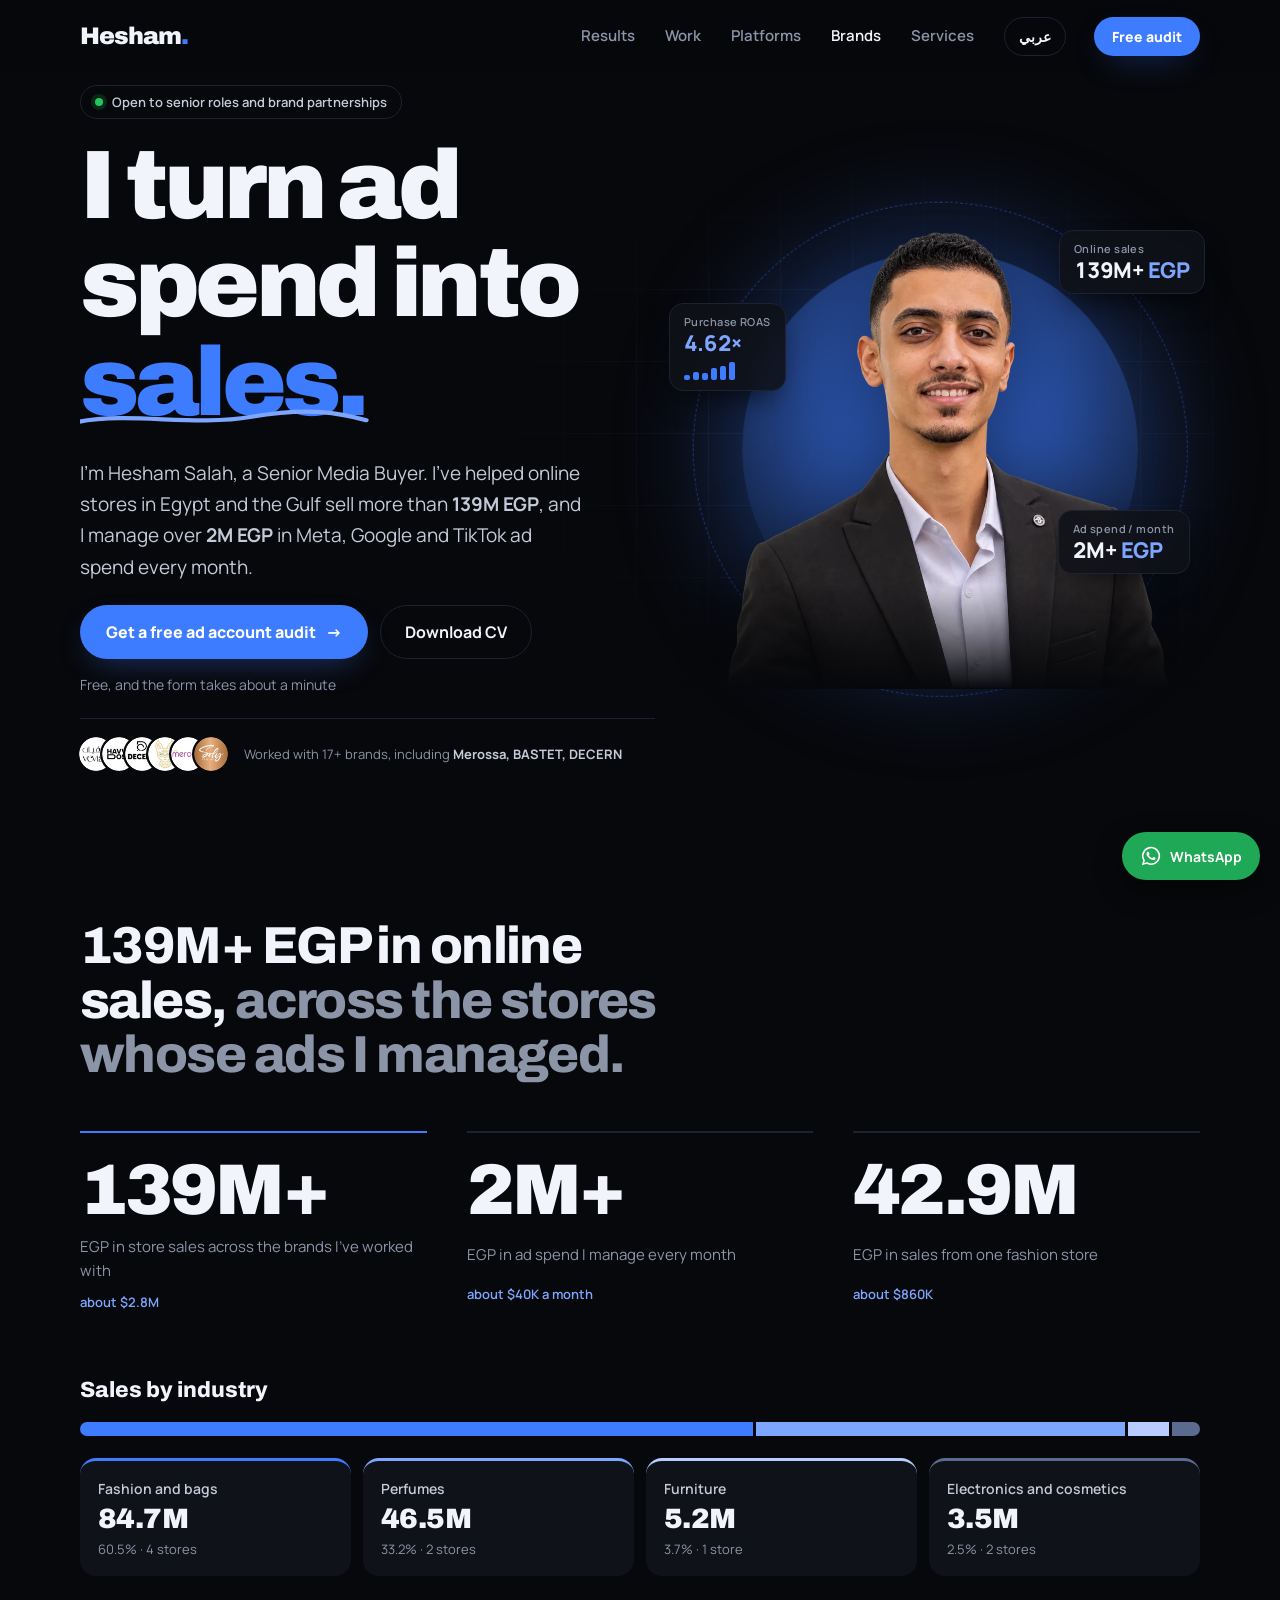
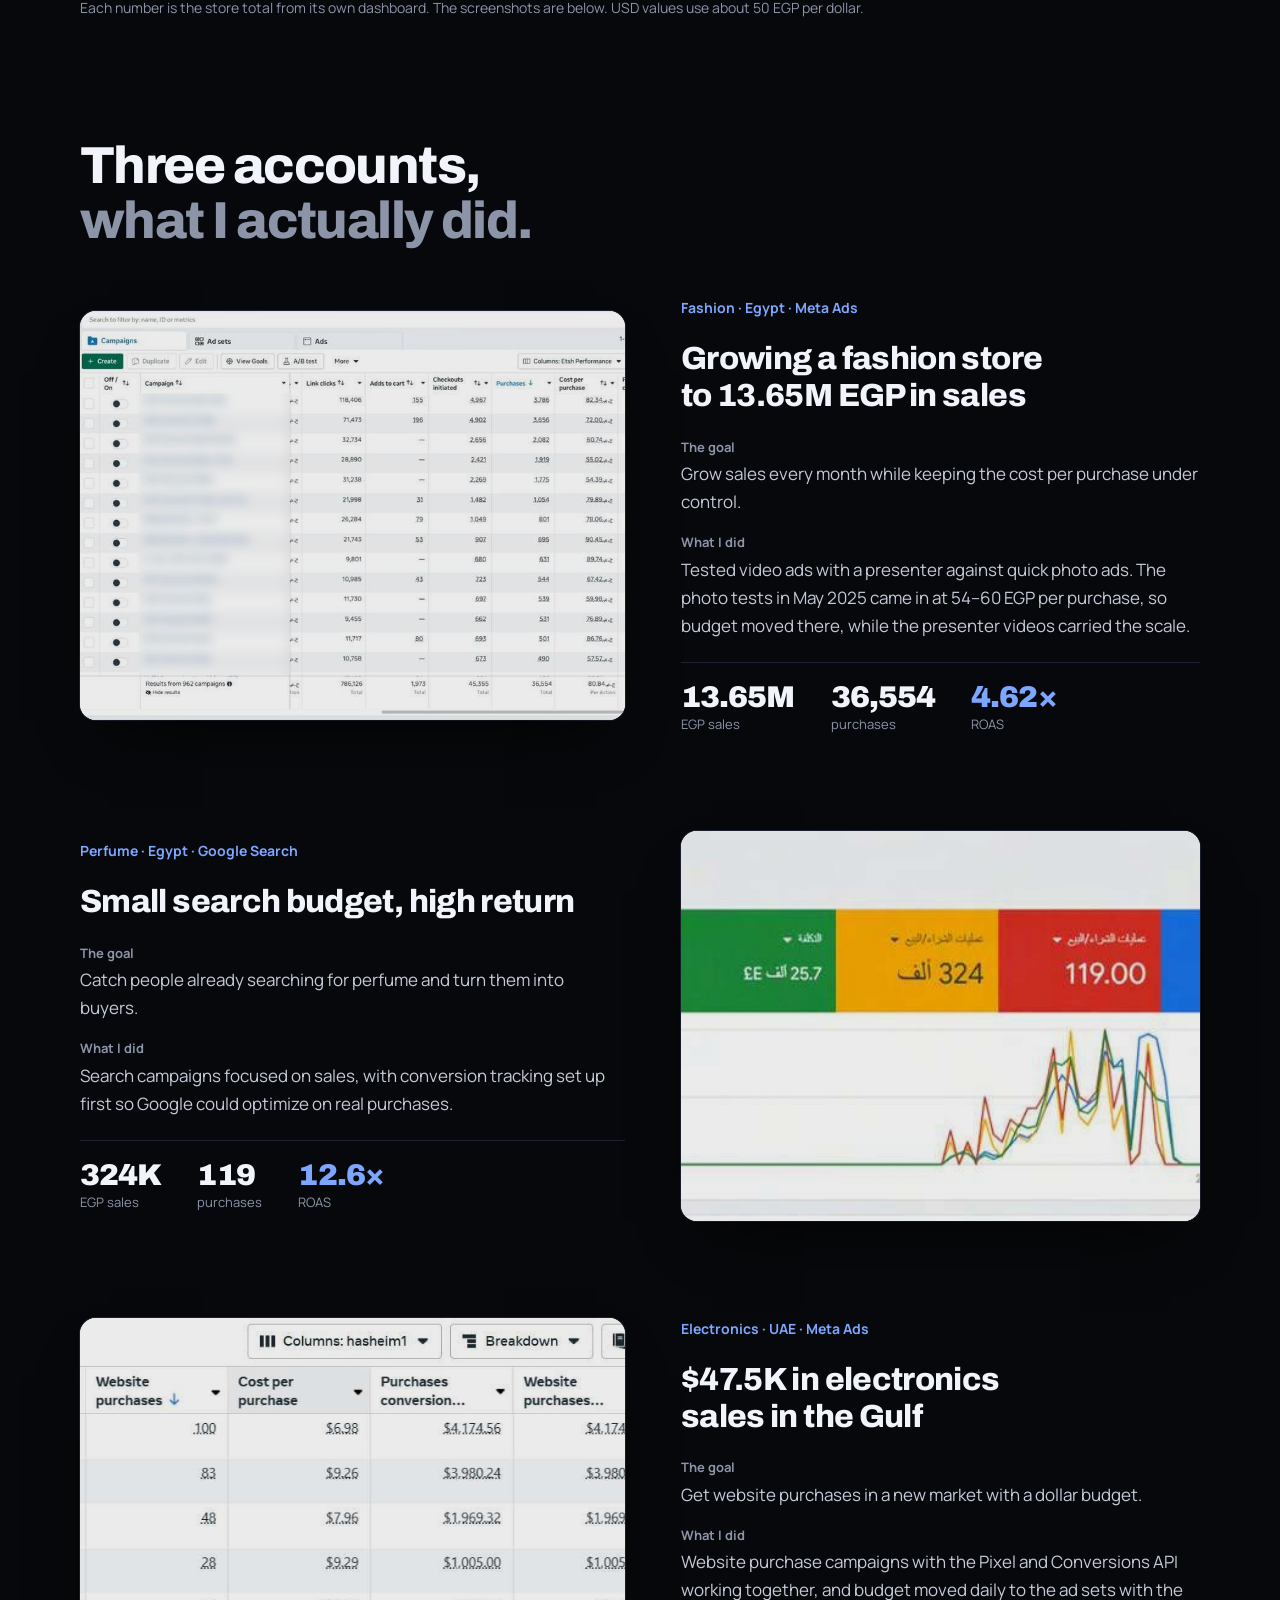
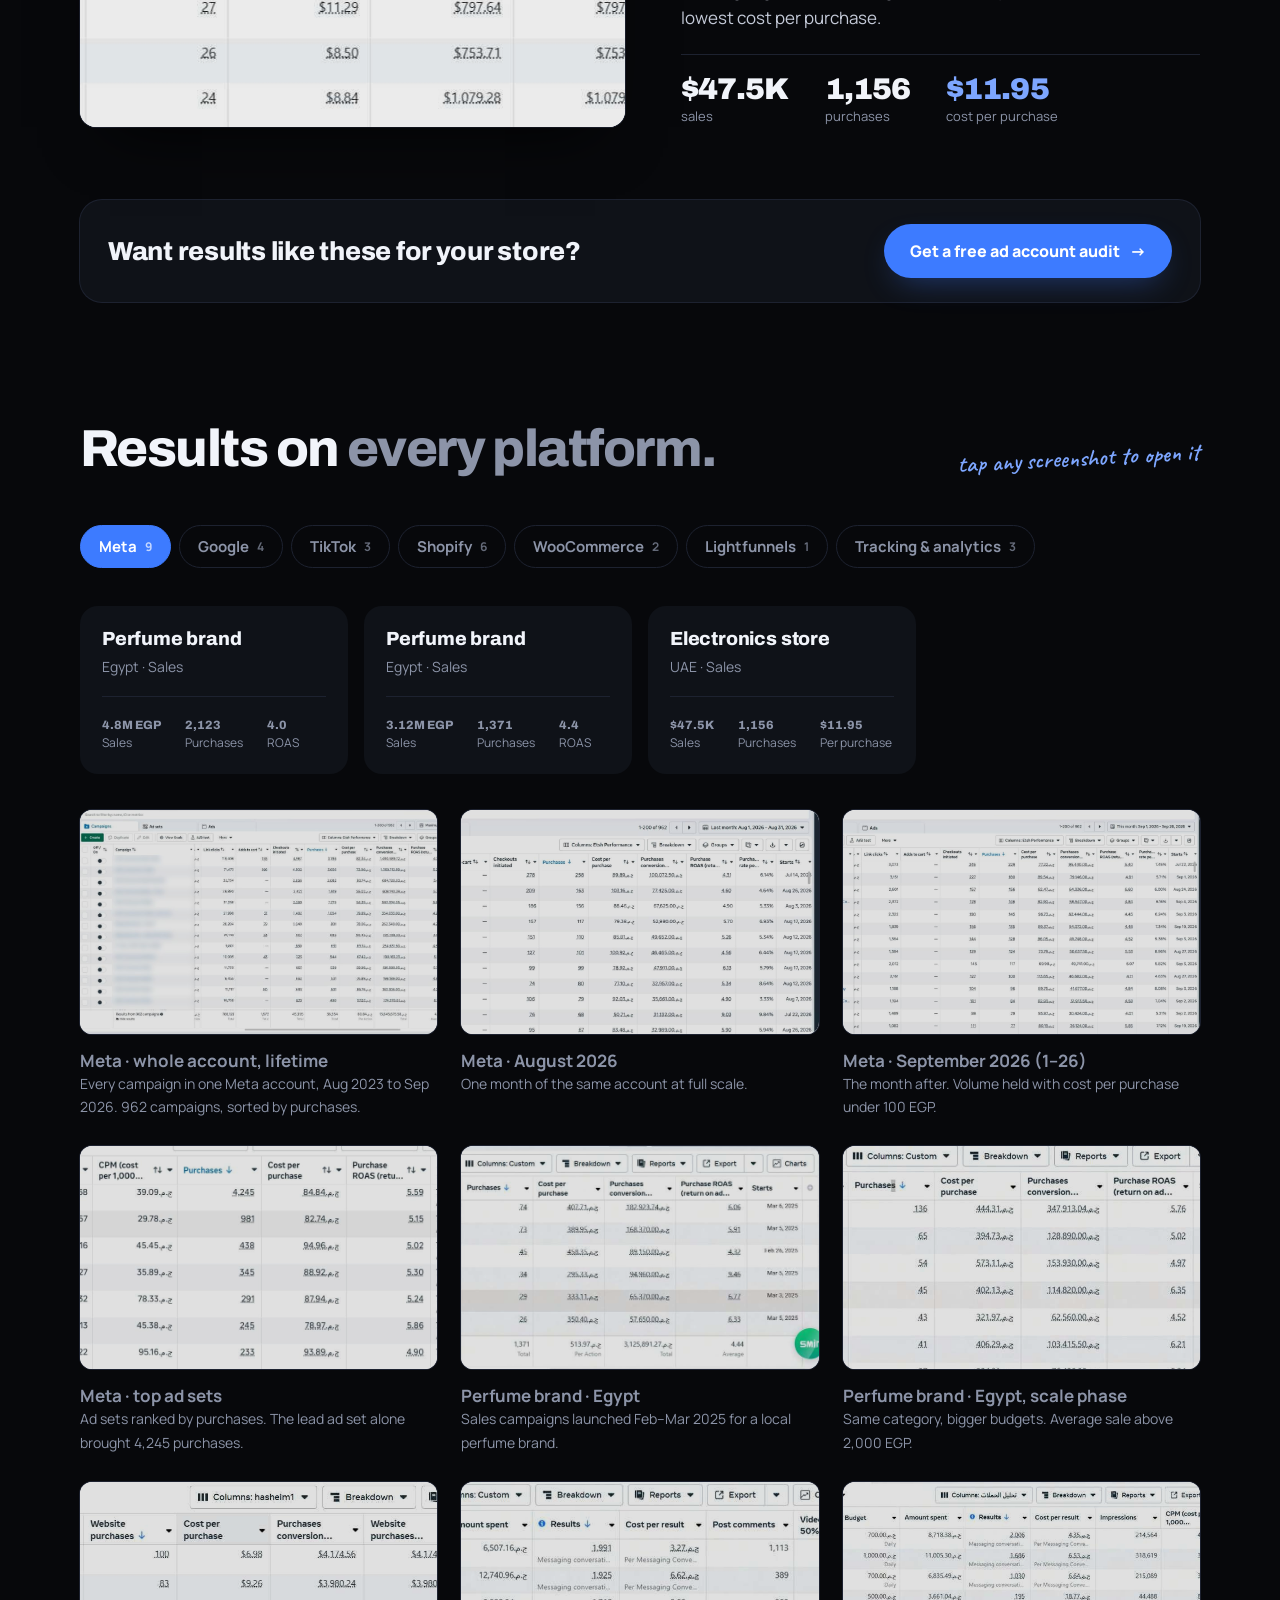
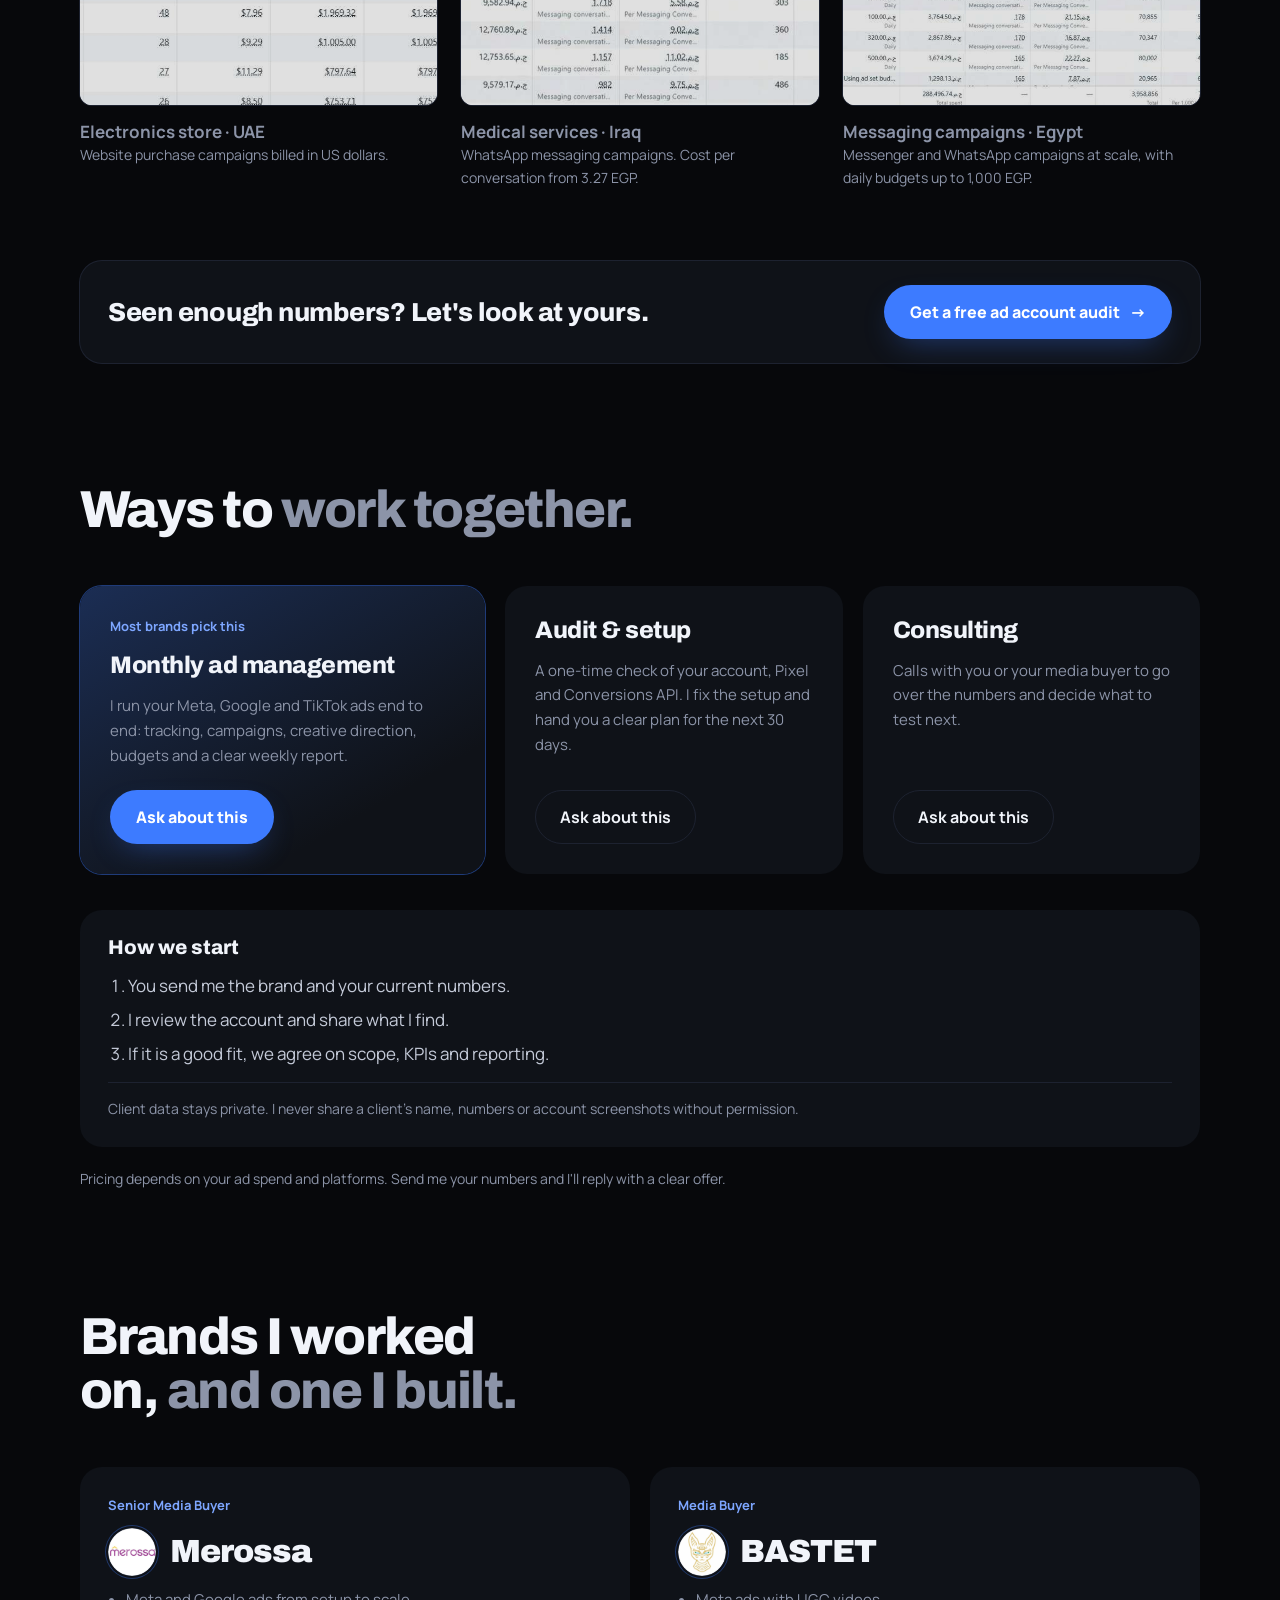
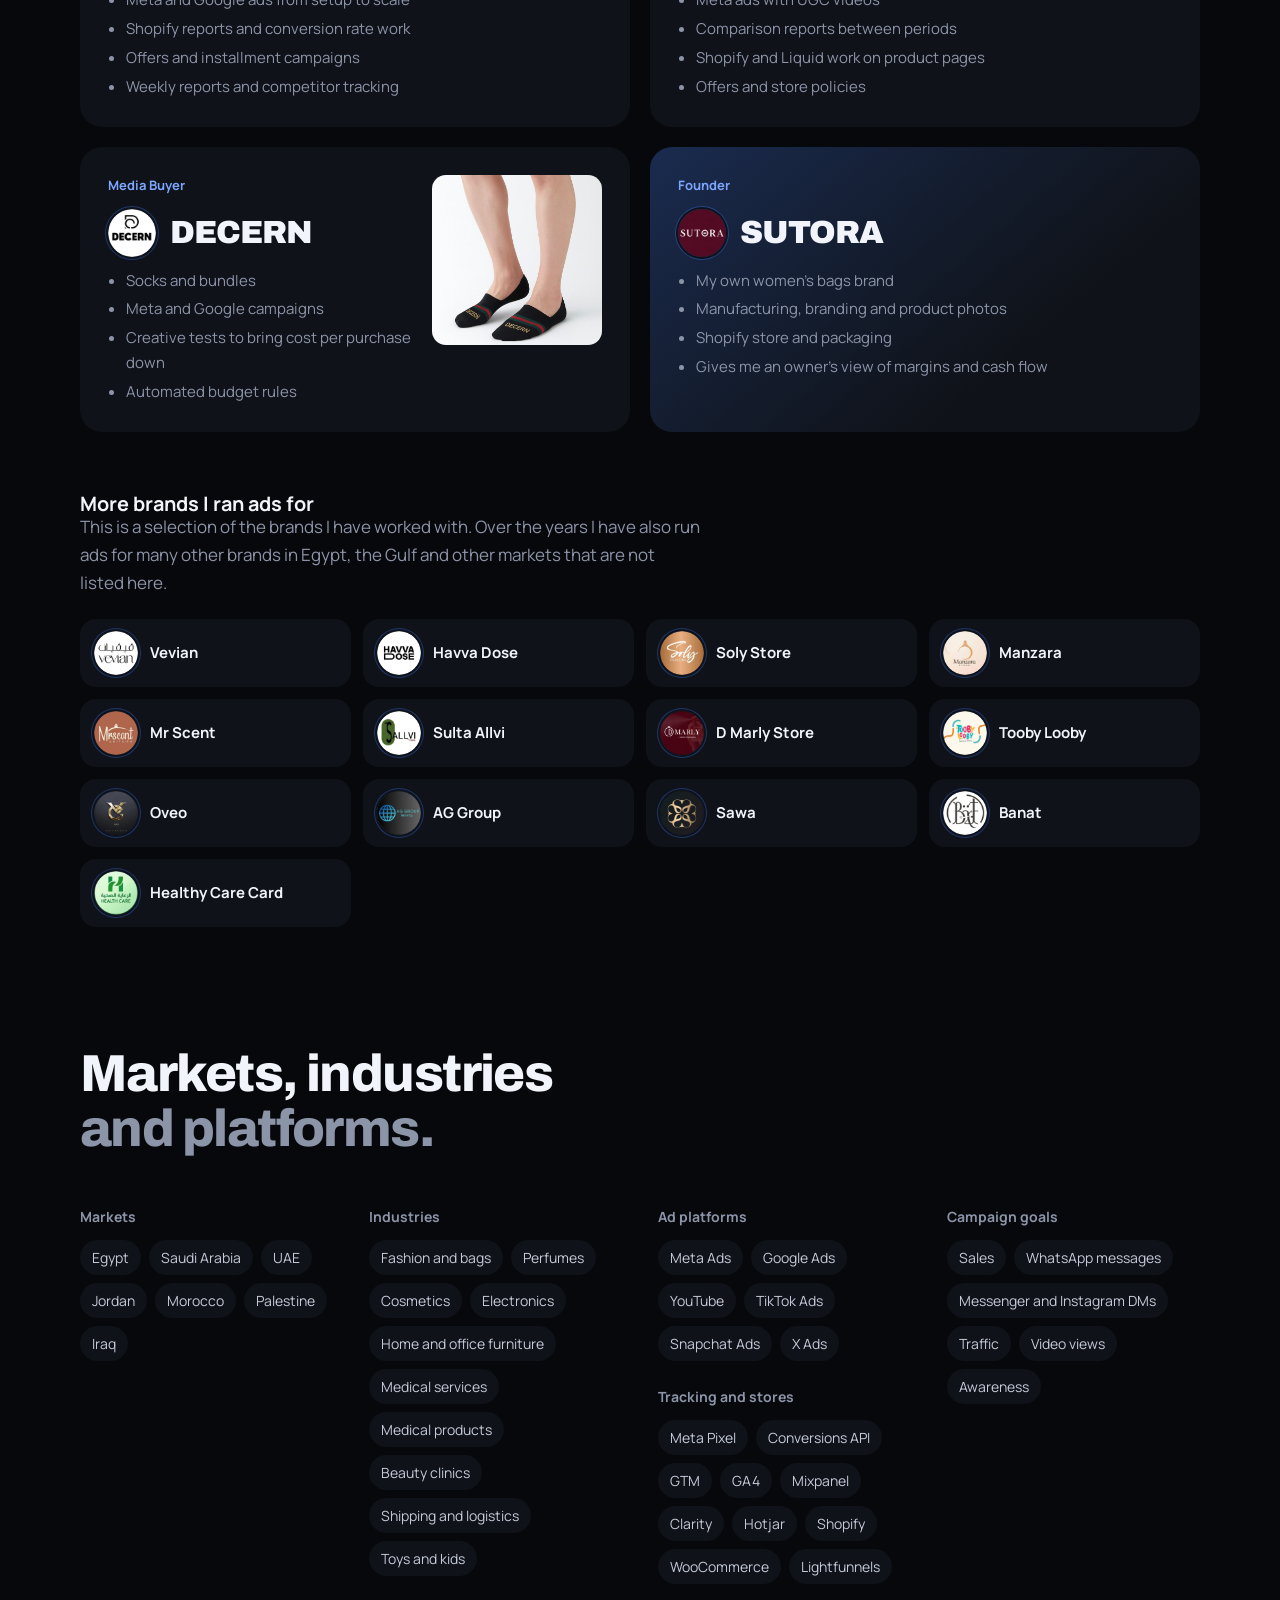
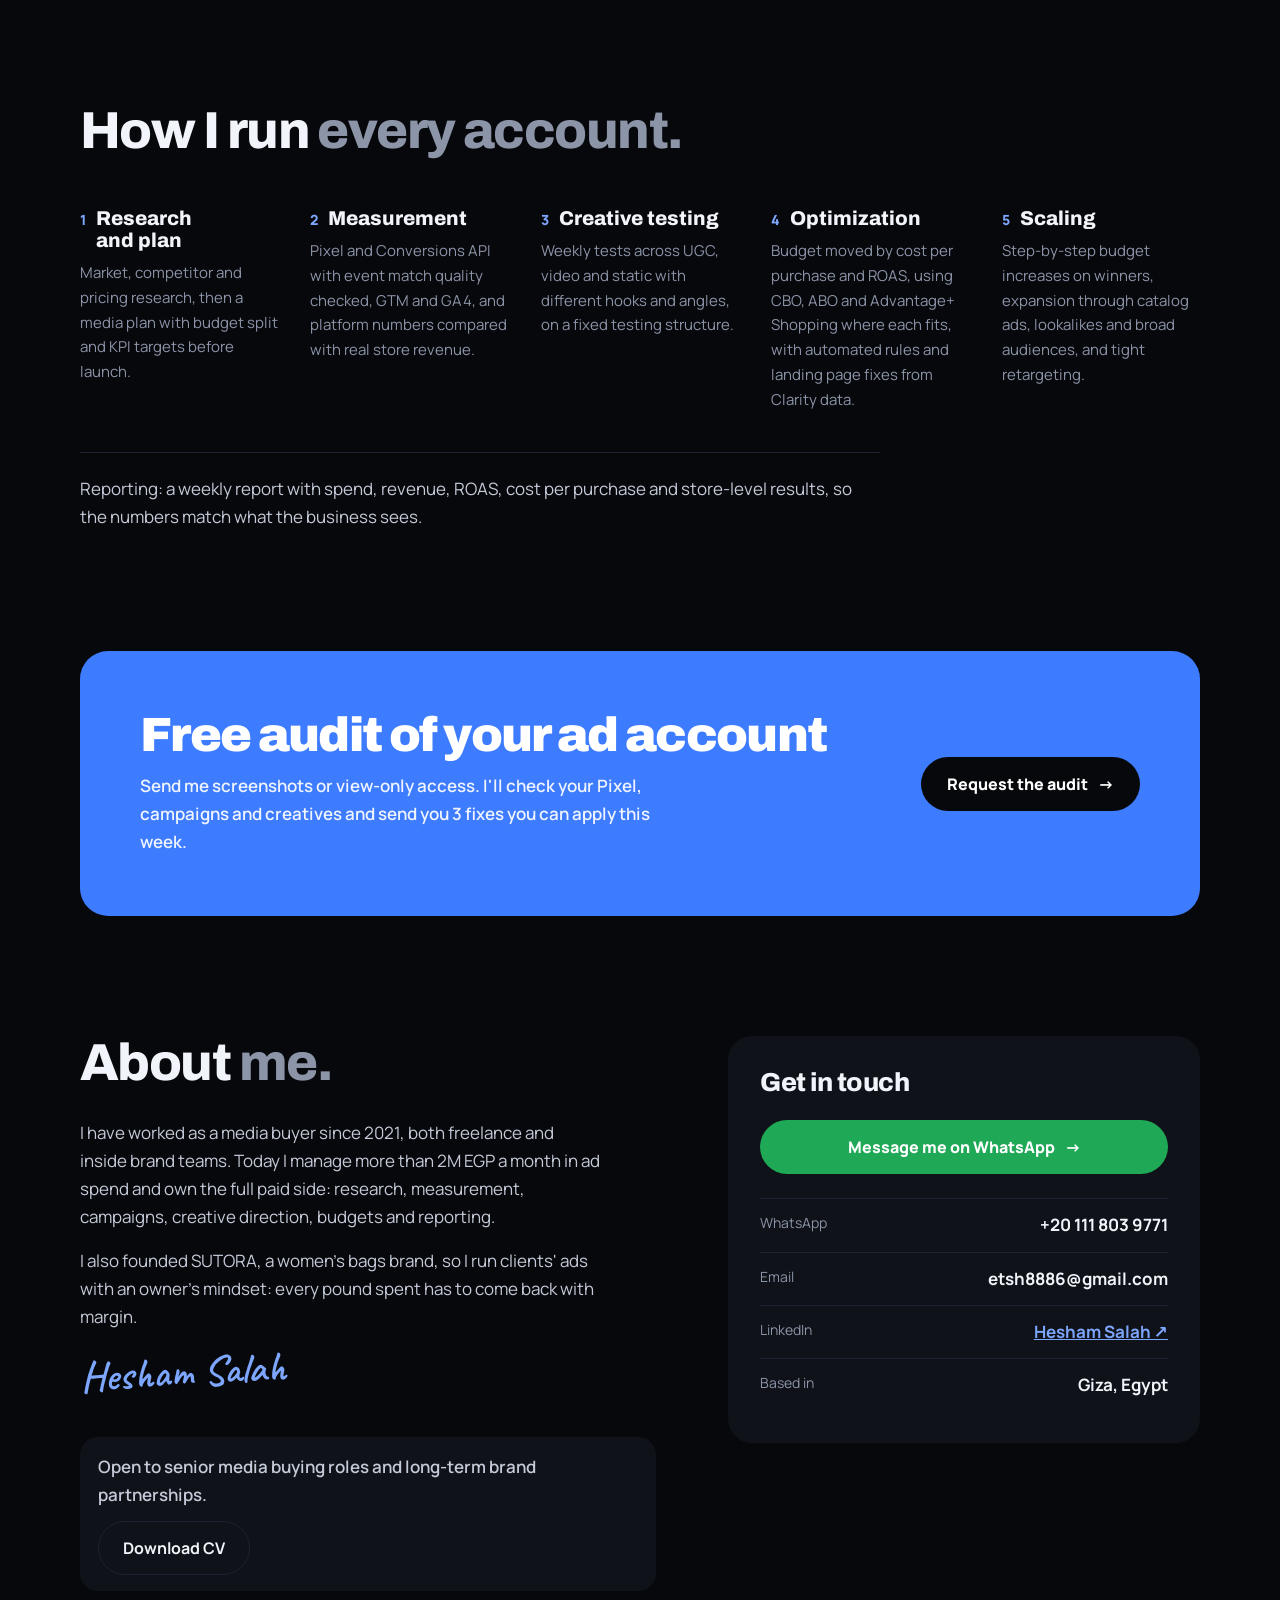
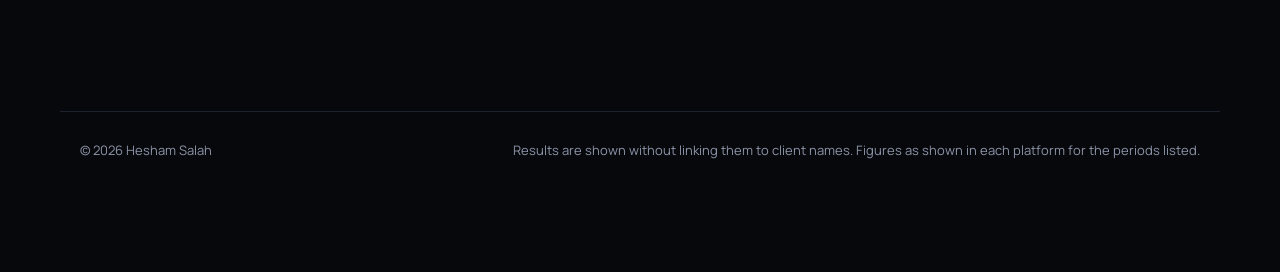
==== commit 65ad0465: "High-ticket store is furniture" ====
--- a/index.html
+++ b/index.html
@@ -82,7 +82,7 @@
   <div class="split">
     <h3 class="h3" data-i18n="bdh">Sales by industry</h3>
     <div class="ind-bar" aria-hidden="true"><i style="--w:60.5%"></i><i style="--w:33.2%"></i><i style="--w:3.7%"></i><i style="--w:2.5%"></i></div>
-    <ul class="ind"><li><span class="sw"></span><span class="nm" data-i18n="ind1">Fashion and bags</span><b>84.7M</b><small><span>60.5%</span> · <span data-i18n="ic1">4 stores</span></small></li><li><span class="sw"></span><span class="nm" data-i18n="ind2">Perfumes</span><b>46.5M</b><small><span>33.2%</span> · <span data-i18n="ic2">2 stores</span></small></li><li><span class="sw"></span><span class="nm" data-i18n="ind3">High-ticket products</span><b>5.2M</b><small><span>3.7%</span> · <span data-i18n="ic3">1 store</span></small></li><li><span class="sw"></span><span class="nm" data-i18n="ind4">Electronics and cosmetics</span><b>3.5M</b><small><span>2.5%</span> · <span data-i18n="ic4">2 stores</span></small></li></ul>
+    <ul class="ind"><li><span class="sw"></span><span class="nm" data-i18n="ind1">Fashion and bags</span><b>84.7M</b><small><span>60.5%</span> · <span data-i18n="ic1">4 stores</span></small></li><li><span class="sw"></span><span class="nm" data-i18n="ind2">Perfumes</span><b>46.5M</b><small><span>33.2%</span> · <span data-i18n="ic2">2 stores</span></small></li><li><span class="sw"></span><span class="nm" data-i18n="ind3">Furniture</span><b>5.2M</b><small><span>3.7%</span> · <span data-i18n="ic3">1 store</span></small></li><li><span class="sw"></span><span class="nm" data-i18n="ind4">Electronics and cosmetics</span><b>3.5M</b><small><span>2.5%</span> · <span data-i18n="ic4">2 stores</span></small></li></ul>
     <p class="note" data-i18n="bdnote">Each number is the store total from its own dashboard. The screenshots are below. USD values use about 50 EGP per dollar.</p>
   </div>
 </section>
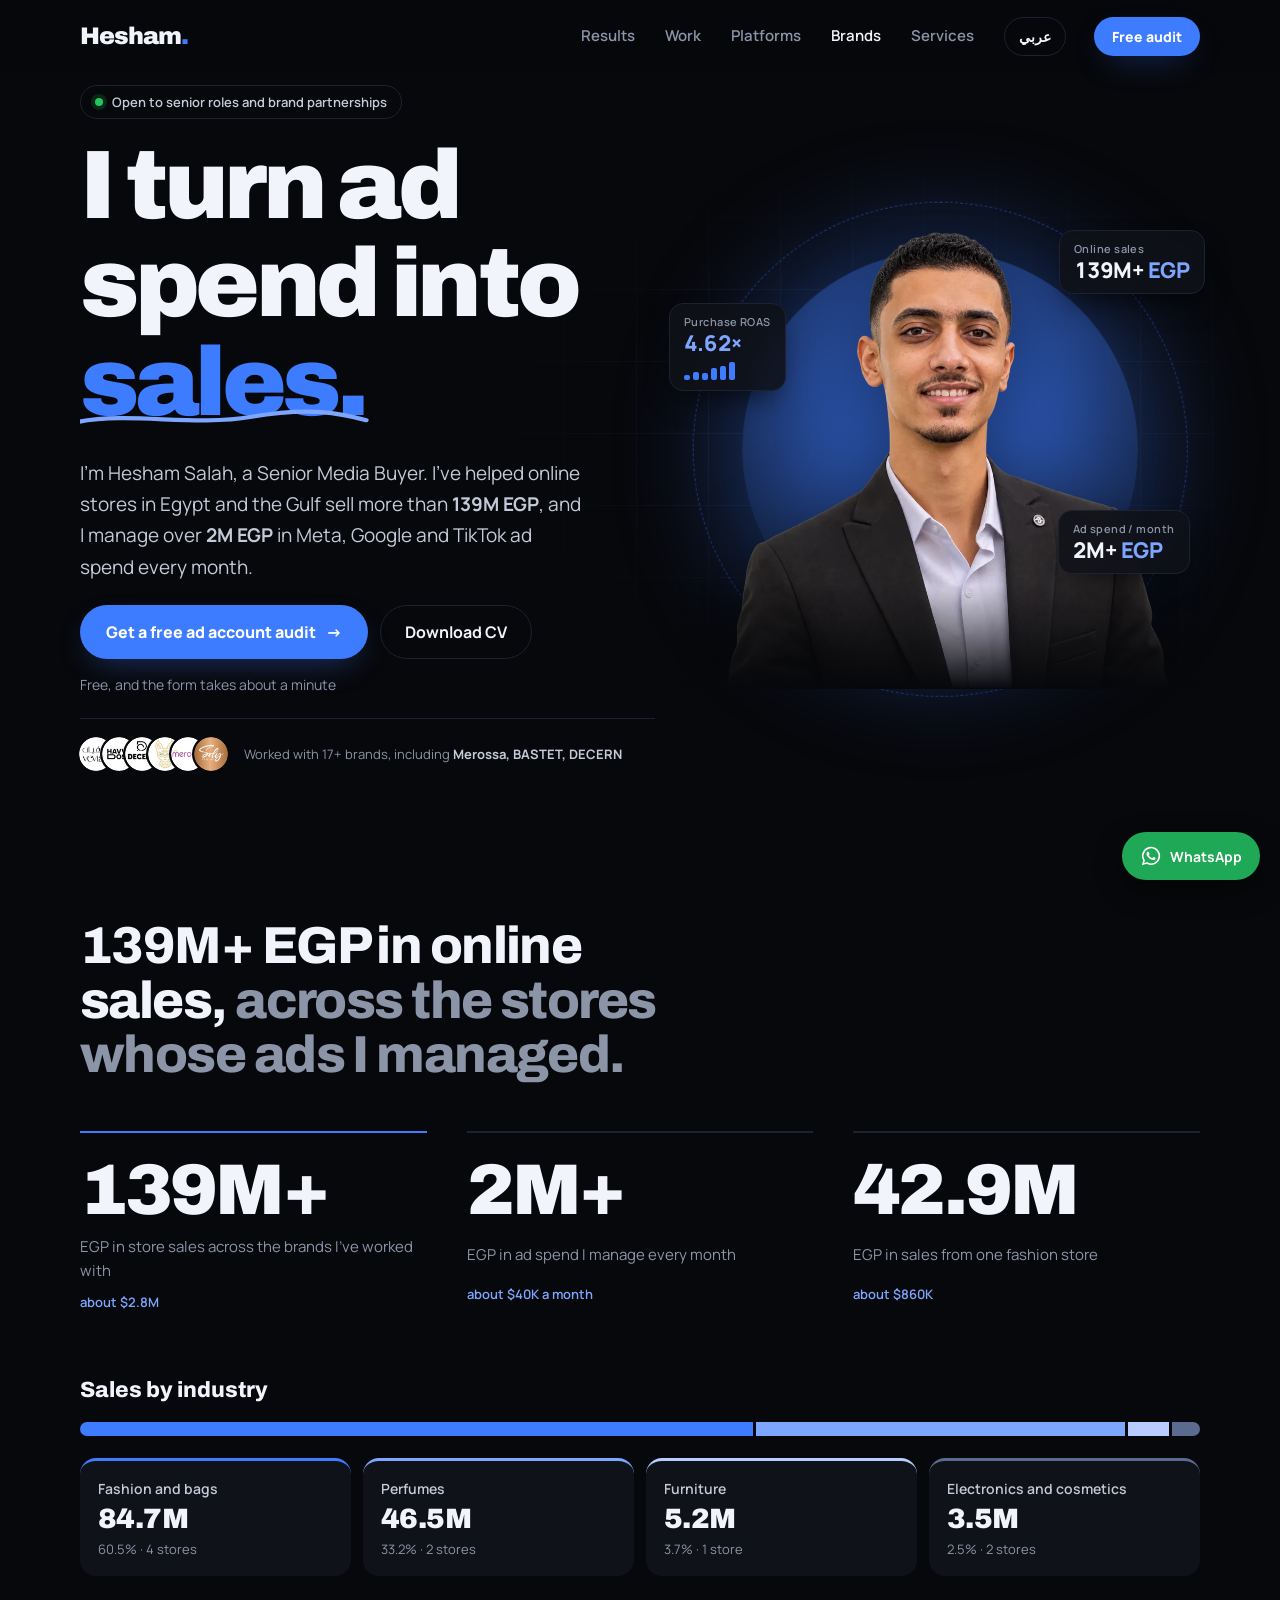
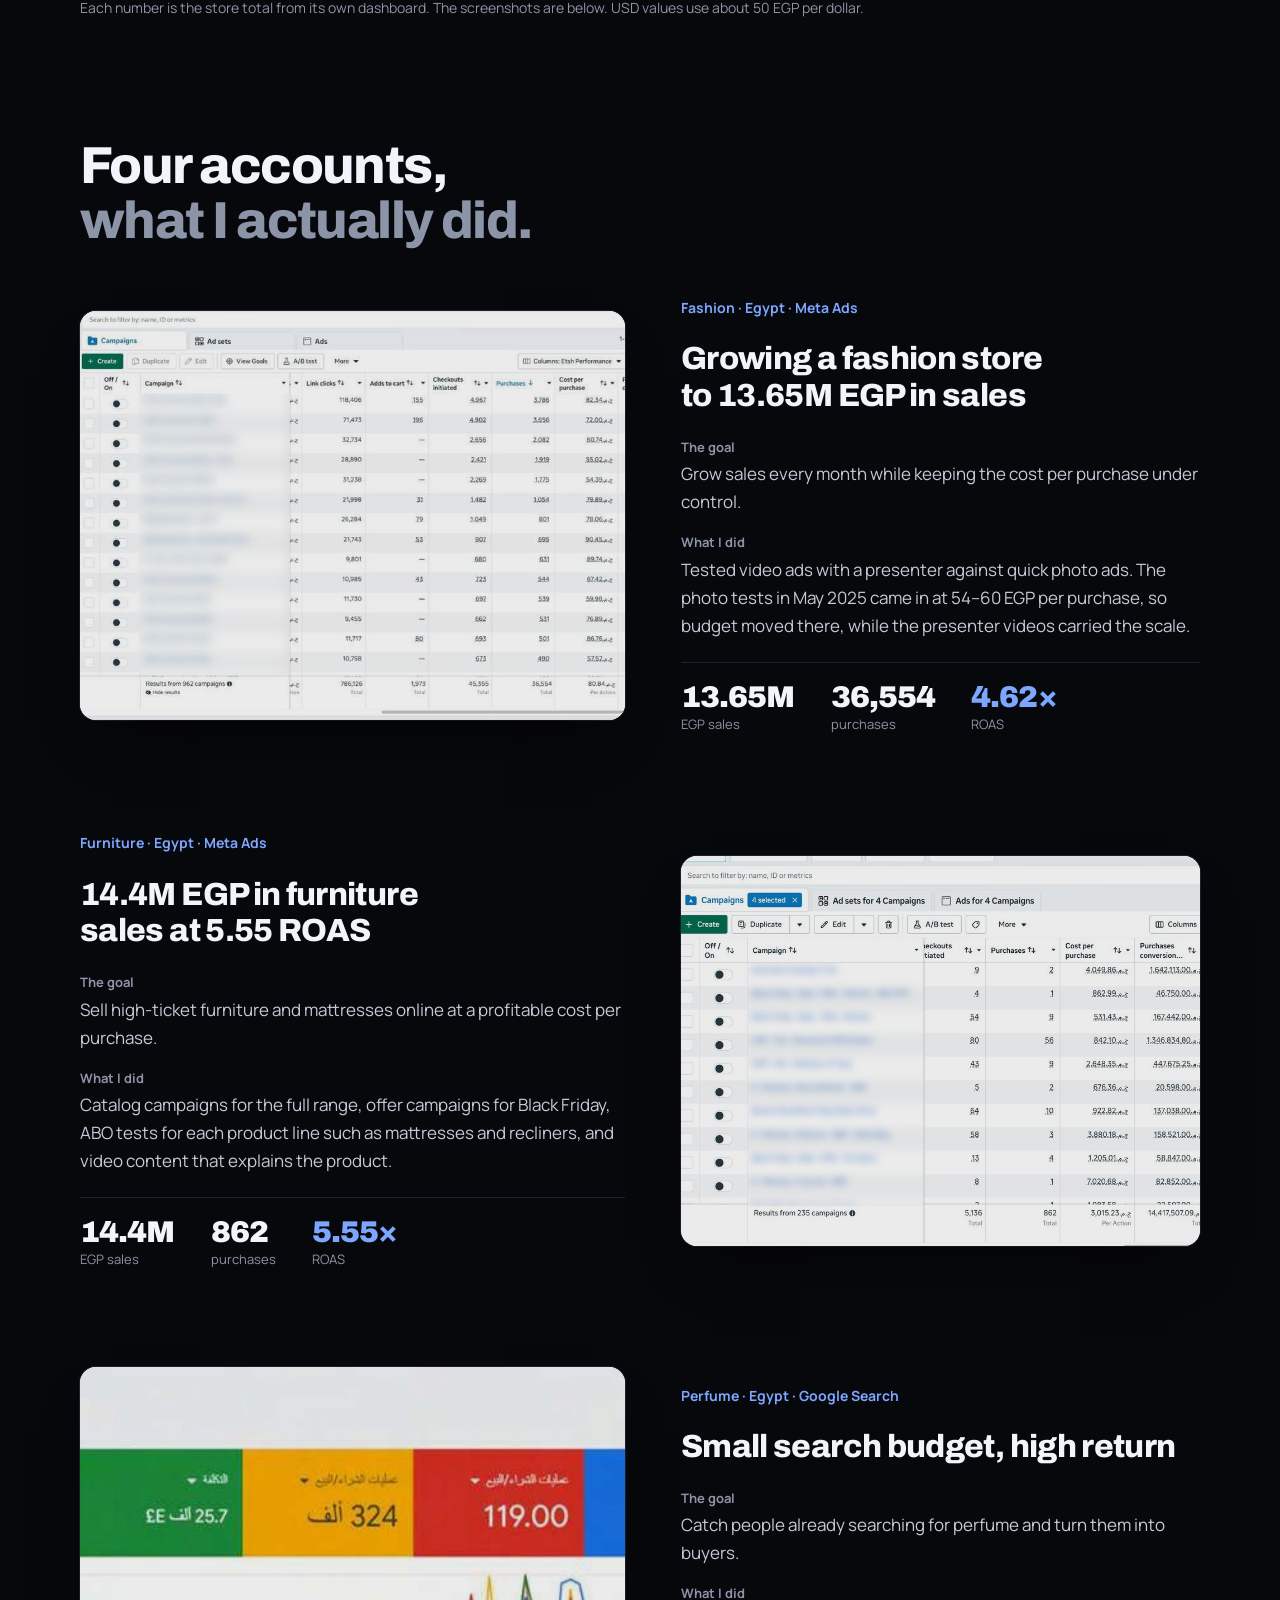
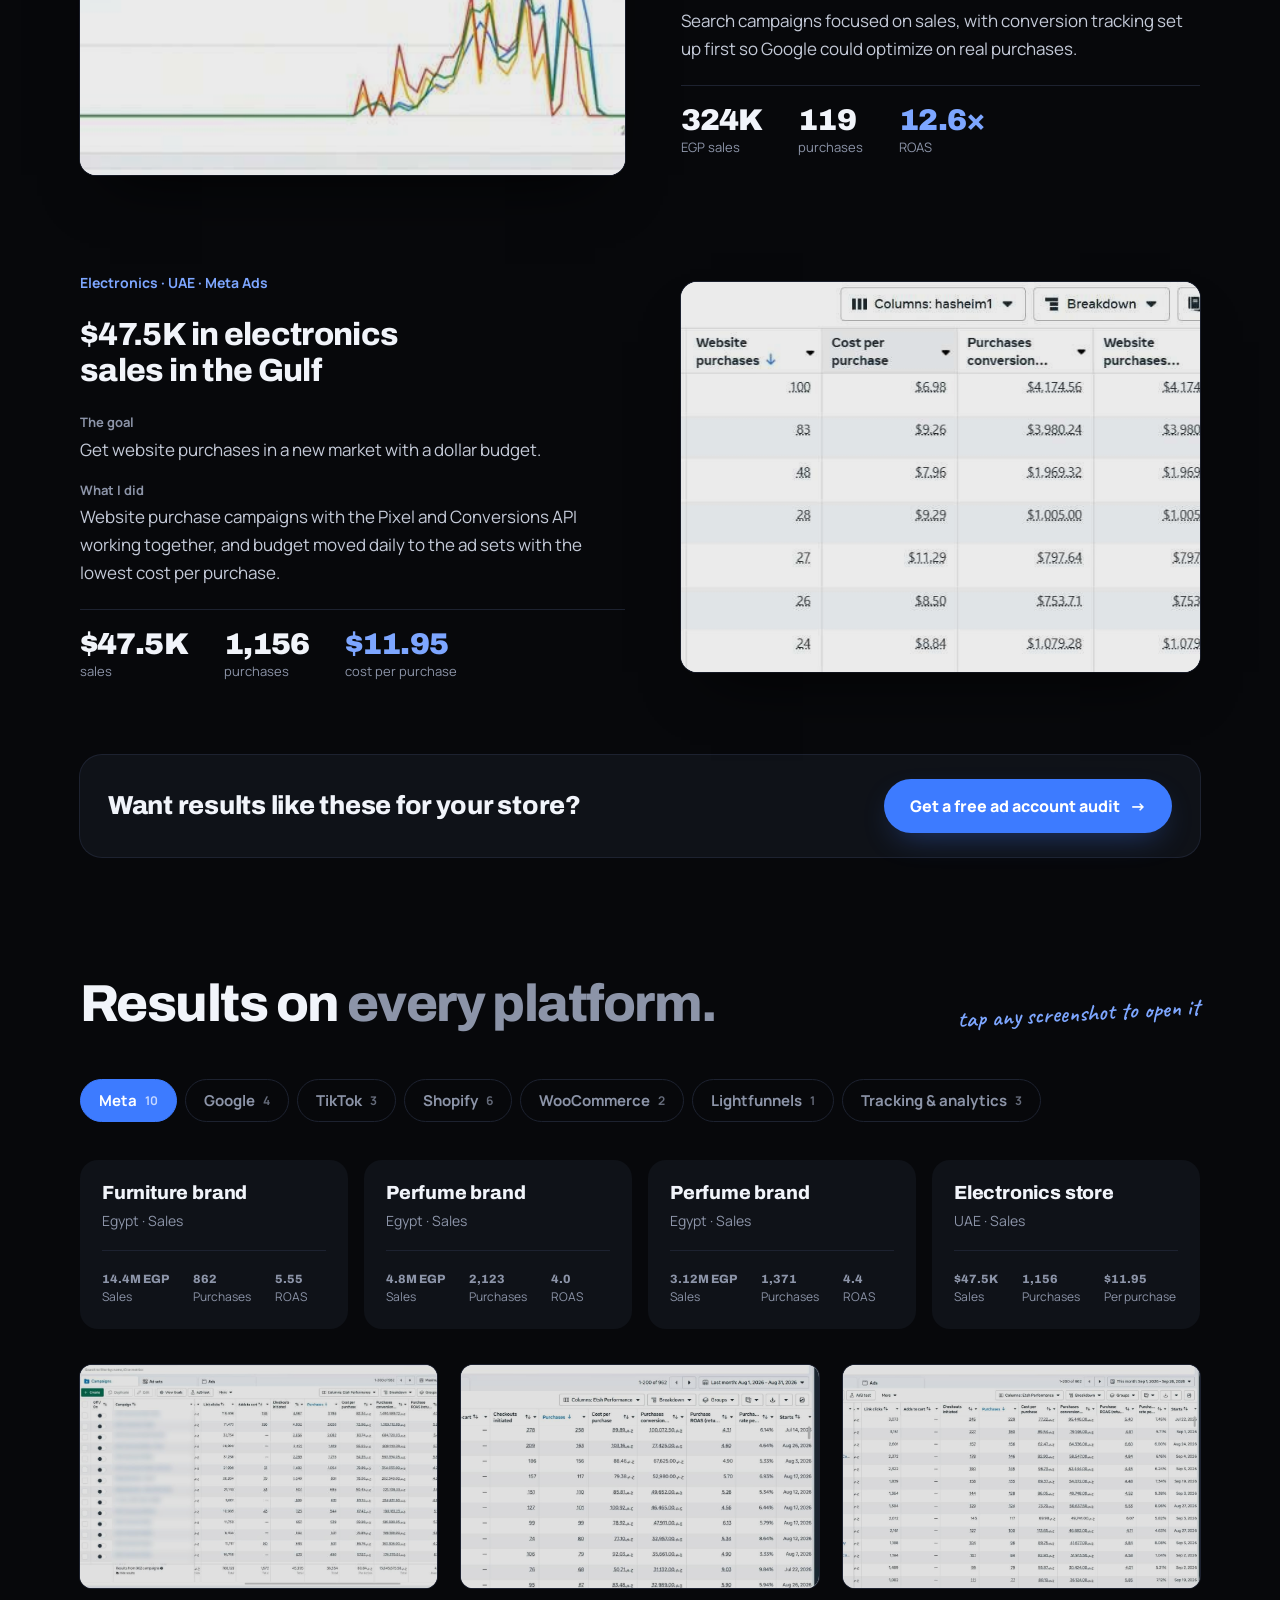
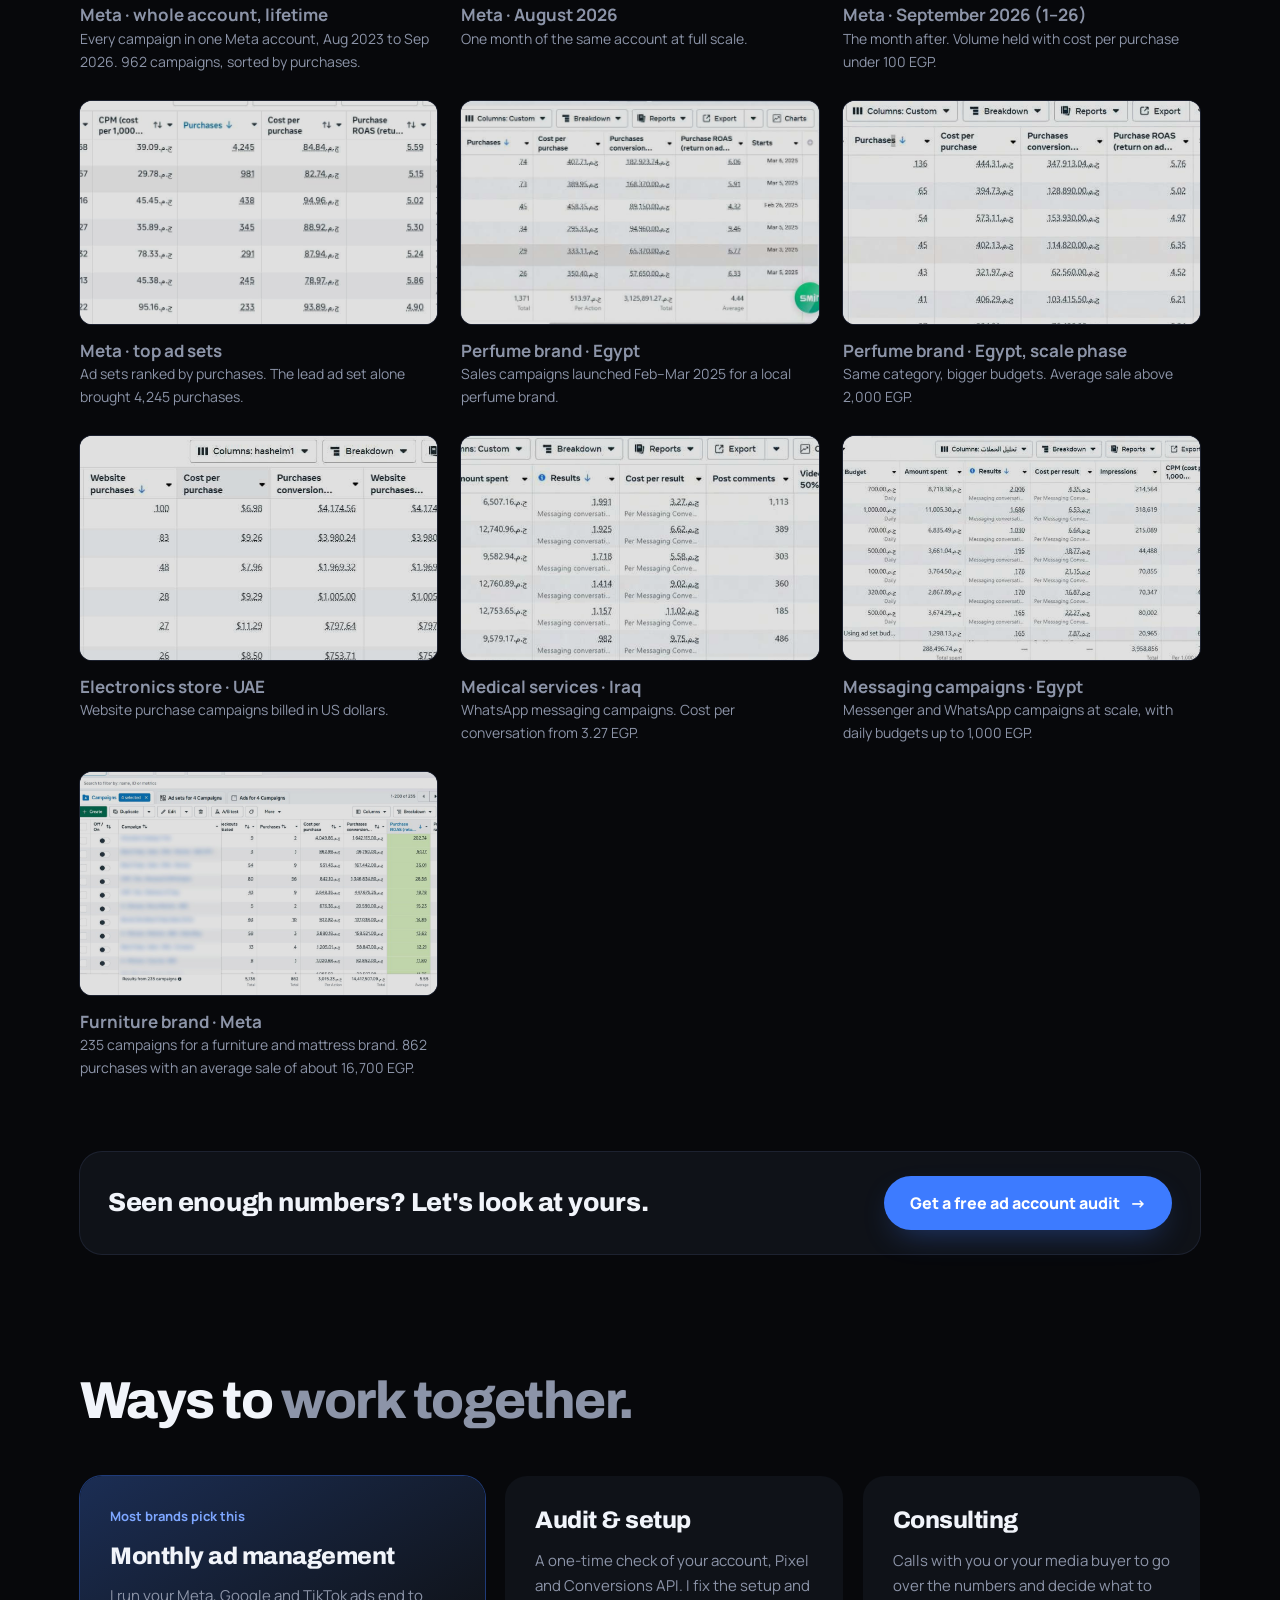
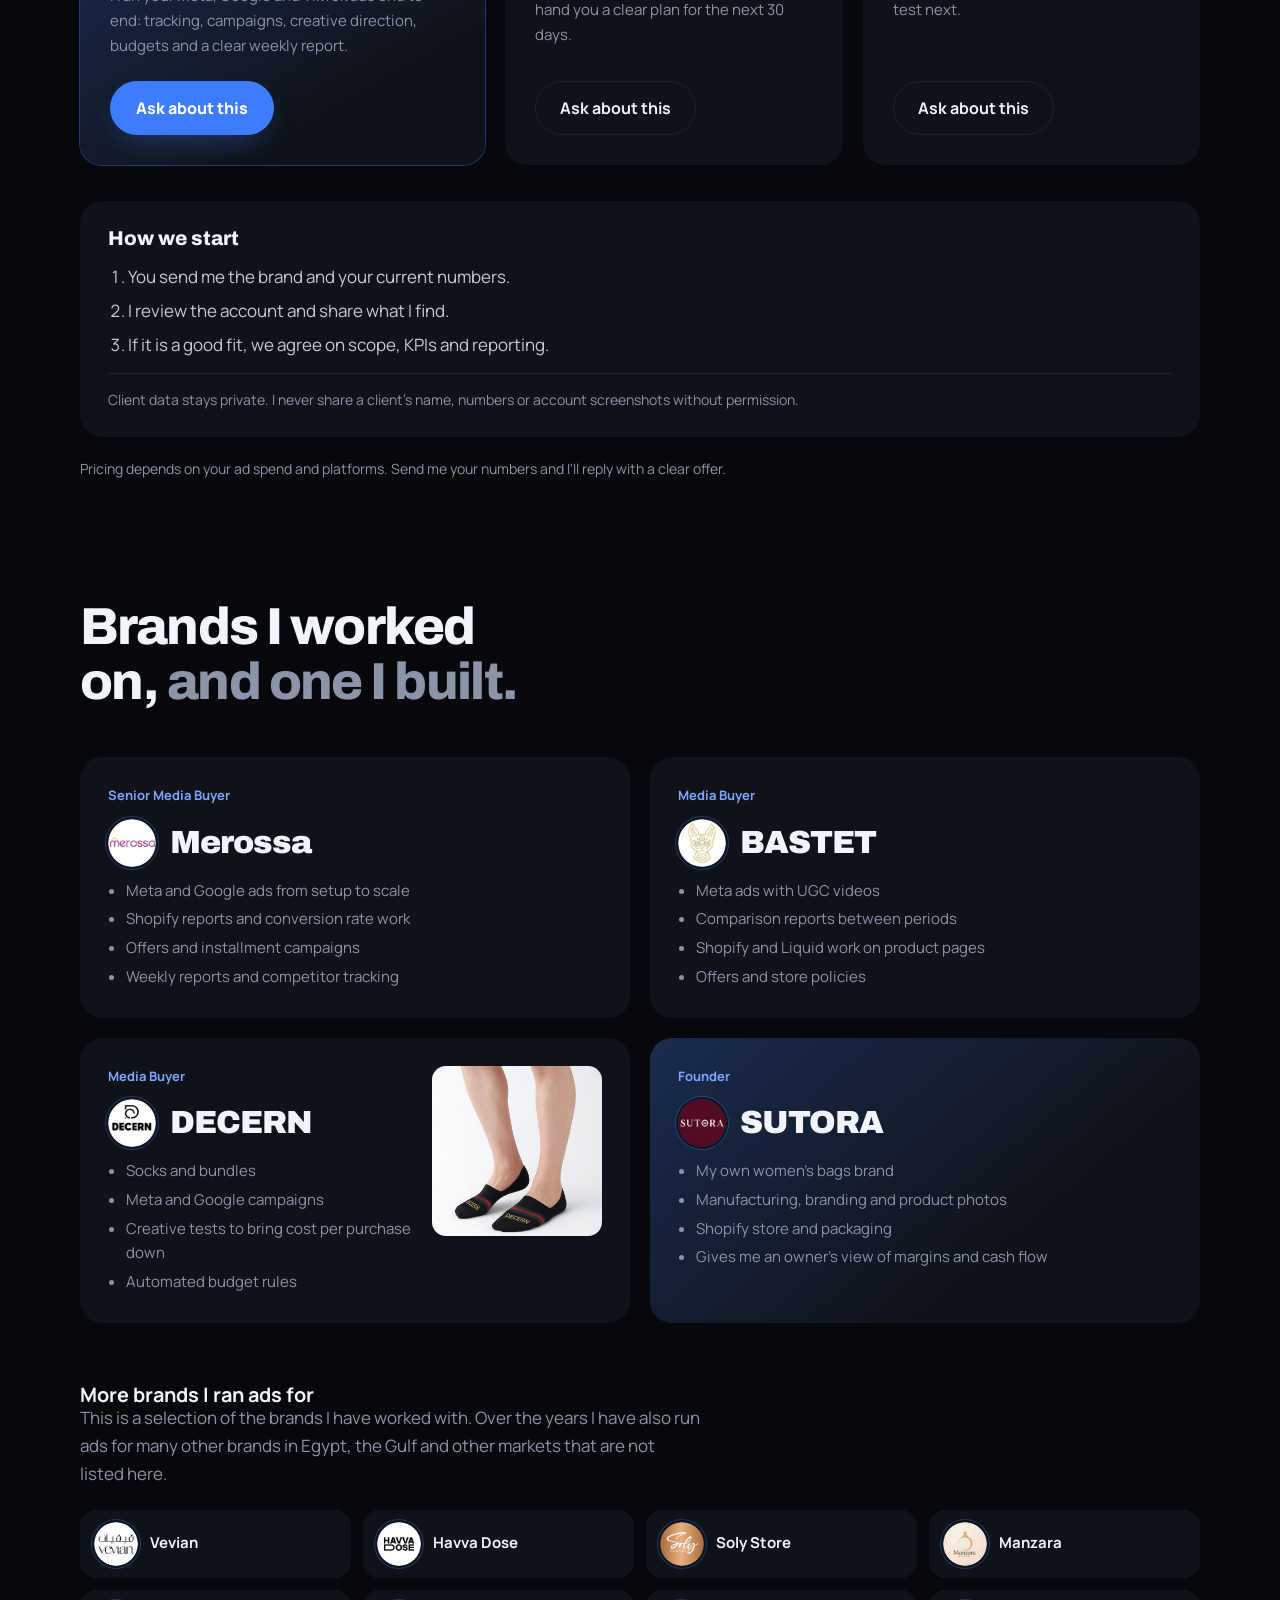
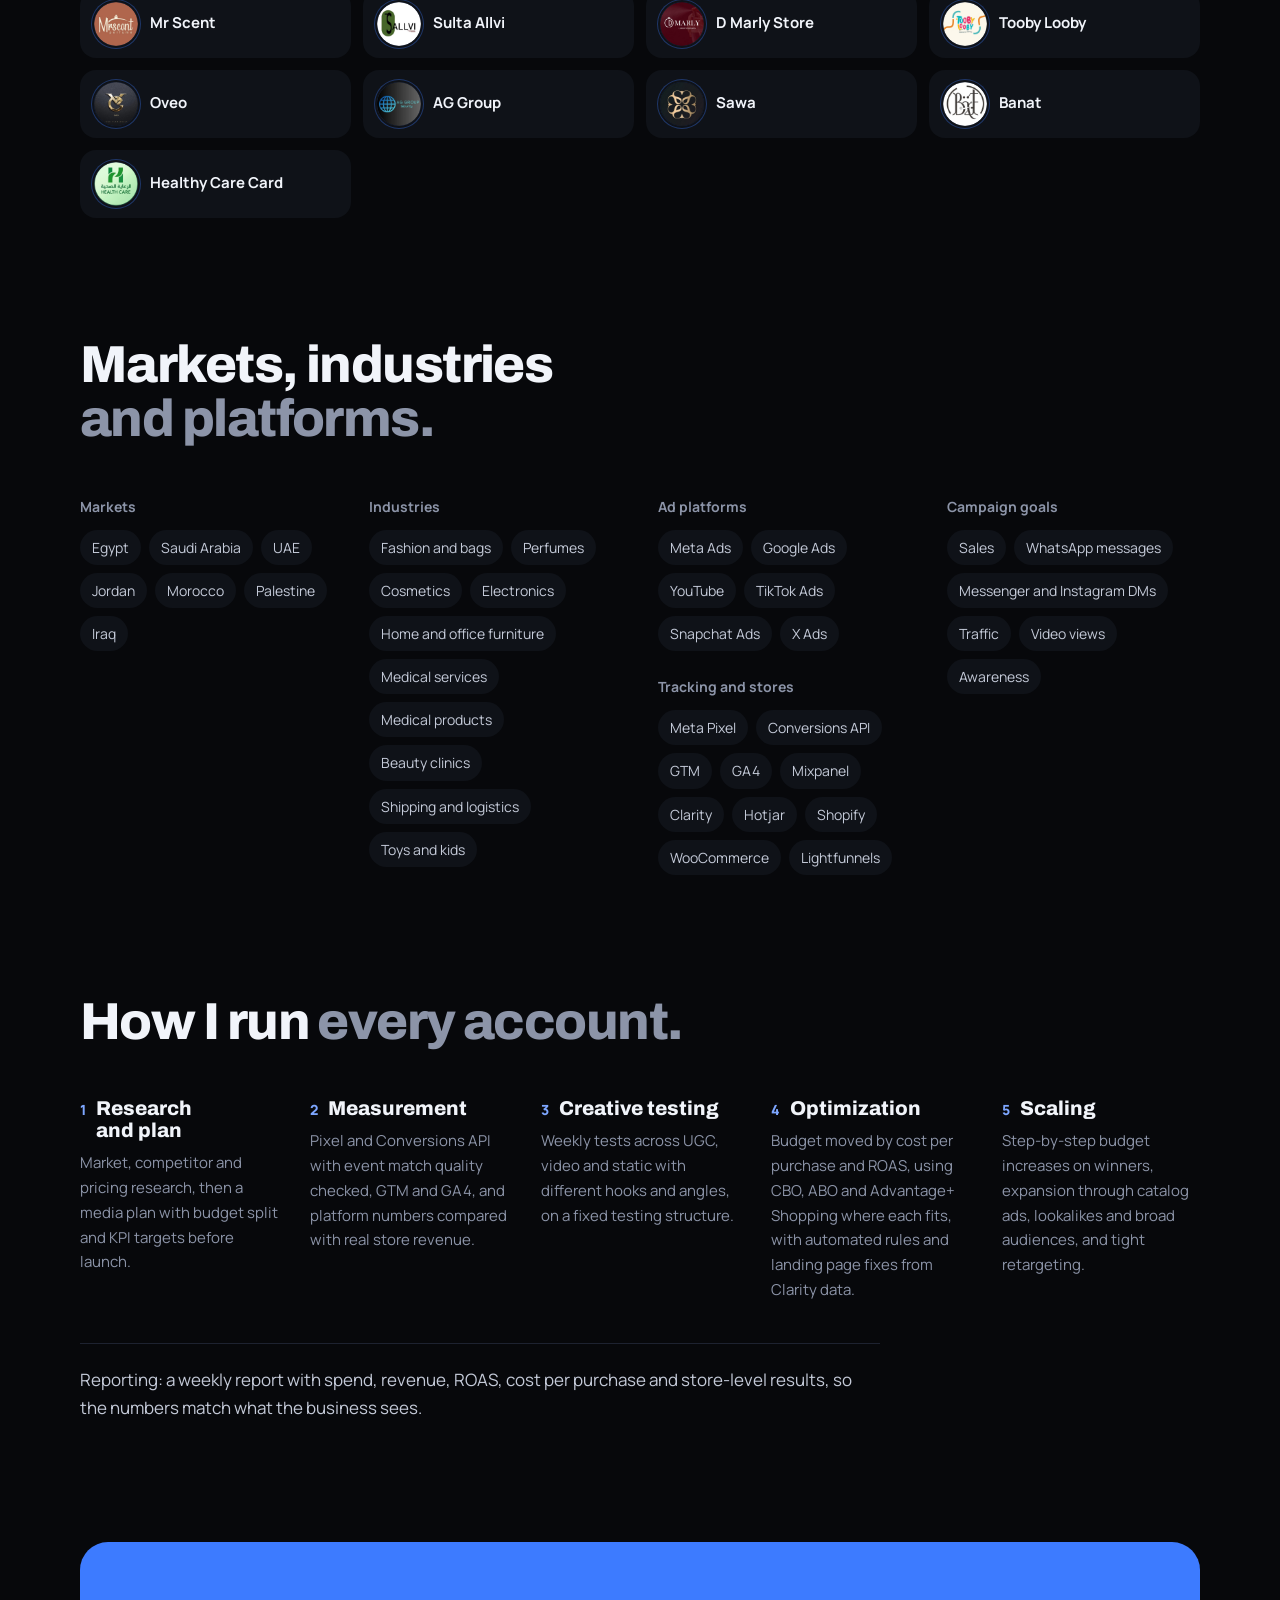
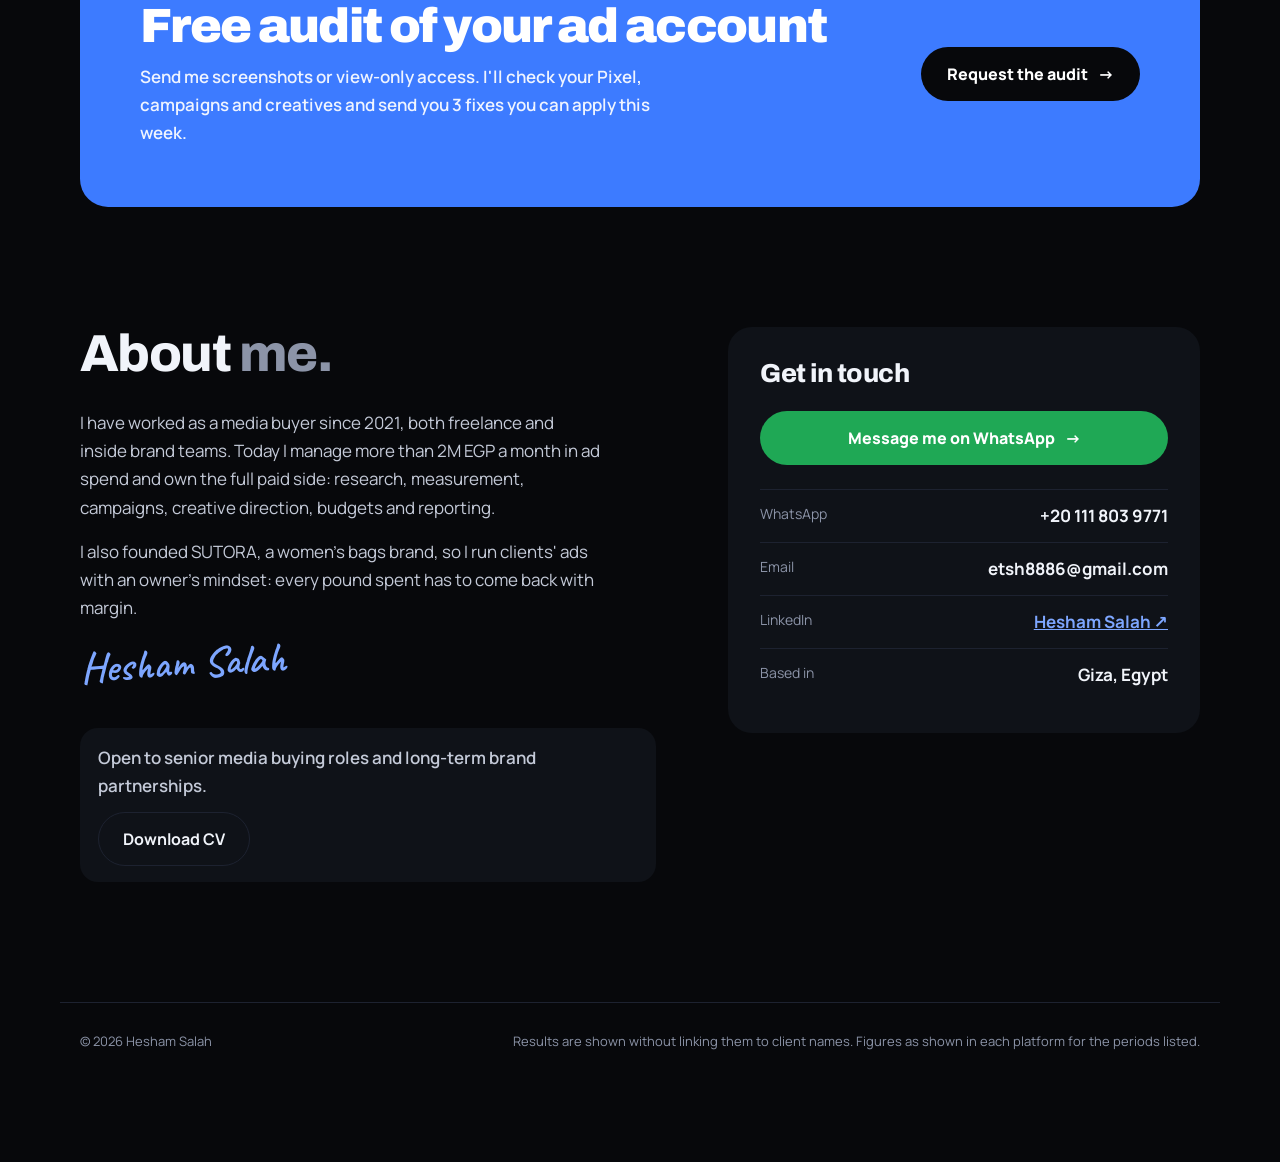
==== commit c937ae61: "Add furniture results: 14.4M EGP at 5.55 ROAS New case study, Meta results card and screenshot with " ====
--- a/index.html
+++ b/index.html
@@ -88,7 +88,7 @@
 </section>
 
 <section class="in sec" id="work">
-  <h2 class="title" data-i18n="t2">Three accounts, <em>what I actually did.</em></h2>
+  <h2 class="title" data-i18n="t2">Four accounts, <em>what I actually did.</em></h2>
   <div class="cases">
     <article class="case">
       <button type="button" class="shot" data-proof="0"><img src="images/proof/01-meta-whole-account-lifetime.jpg" alt="Meta Ads Manager, lifetime results of the fashion account" loading="lazy"></button>
@@ -100,6 +100,18 @@
           <div><dt data-i18n="did">What I did</dt><dd data-i18n="cd1">Tested video ads with a presenter against quick photo ads. The photo tests in May 2025 came in at 54–60 EGP per purchase, so budget moved there, while the presenter videos carried the scale.</dd></div>
         </dl>
         <div class="res"><div><b>13.65M</b><span data-i18n="rs1">EGP sales</span></div><div><b>36,554</b><span data-i18n="rs2">purchases</span></div><div><b>4.62×</b><span data-i18n="rs3">ROAS</span></div></div>
+      </div>
+    </article>
+    <article class="case">
+      <button type="button" class="shot" data-proof="30"><img src="images/proof/31-furniture-brand-meta.jpg" alt="Meta Ads results for a furniture brand" loading="lazy"></button>
+      <div class="body">
+        <p class="meta" data-i18n="c4m">Furniture · Egypt · Meta Ads</p>
+        <h3 data-i18n="c4h">14.4M EGP in furniture sales at 5.55 ROAS</h3>
+        <dl>
+          <div><dt data-i18n="goal">The goal</dt><dd data-i18n="cg4">Sell high-ticket furniture and mattresses online at a profitable cost per purchase.</dd></div>
+          <div><dt data-i18n="did">What I did</dt><dd data-i18n="cd4">Catalog campaigns for the full range, offer campaigns for Black Friday, ABO tests for each product line such as mattresses and recliners, and video content that explains the product.</dd></div>
+        </dl>
+        <div class="res"><div><b>14.4M</b><span data-i18n="rs1">EGP sales</span></div><div><b>862</b><span data-i18n="rs2">purchases</span></div><div><b>5.55×</b><span data-i18n="rs3">ROAS</span></div></div>
       </div>
     </article>
     <article class="case">
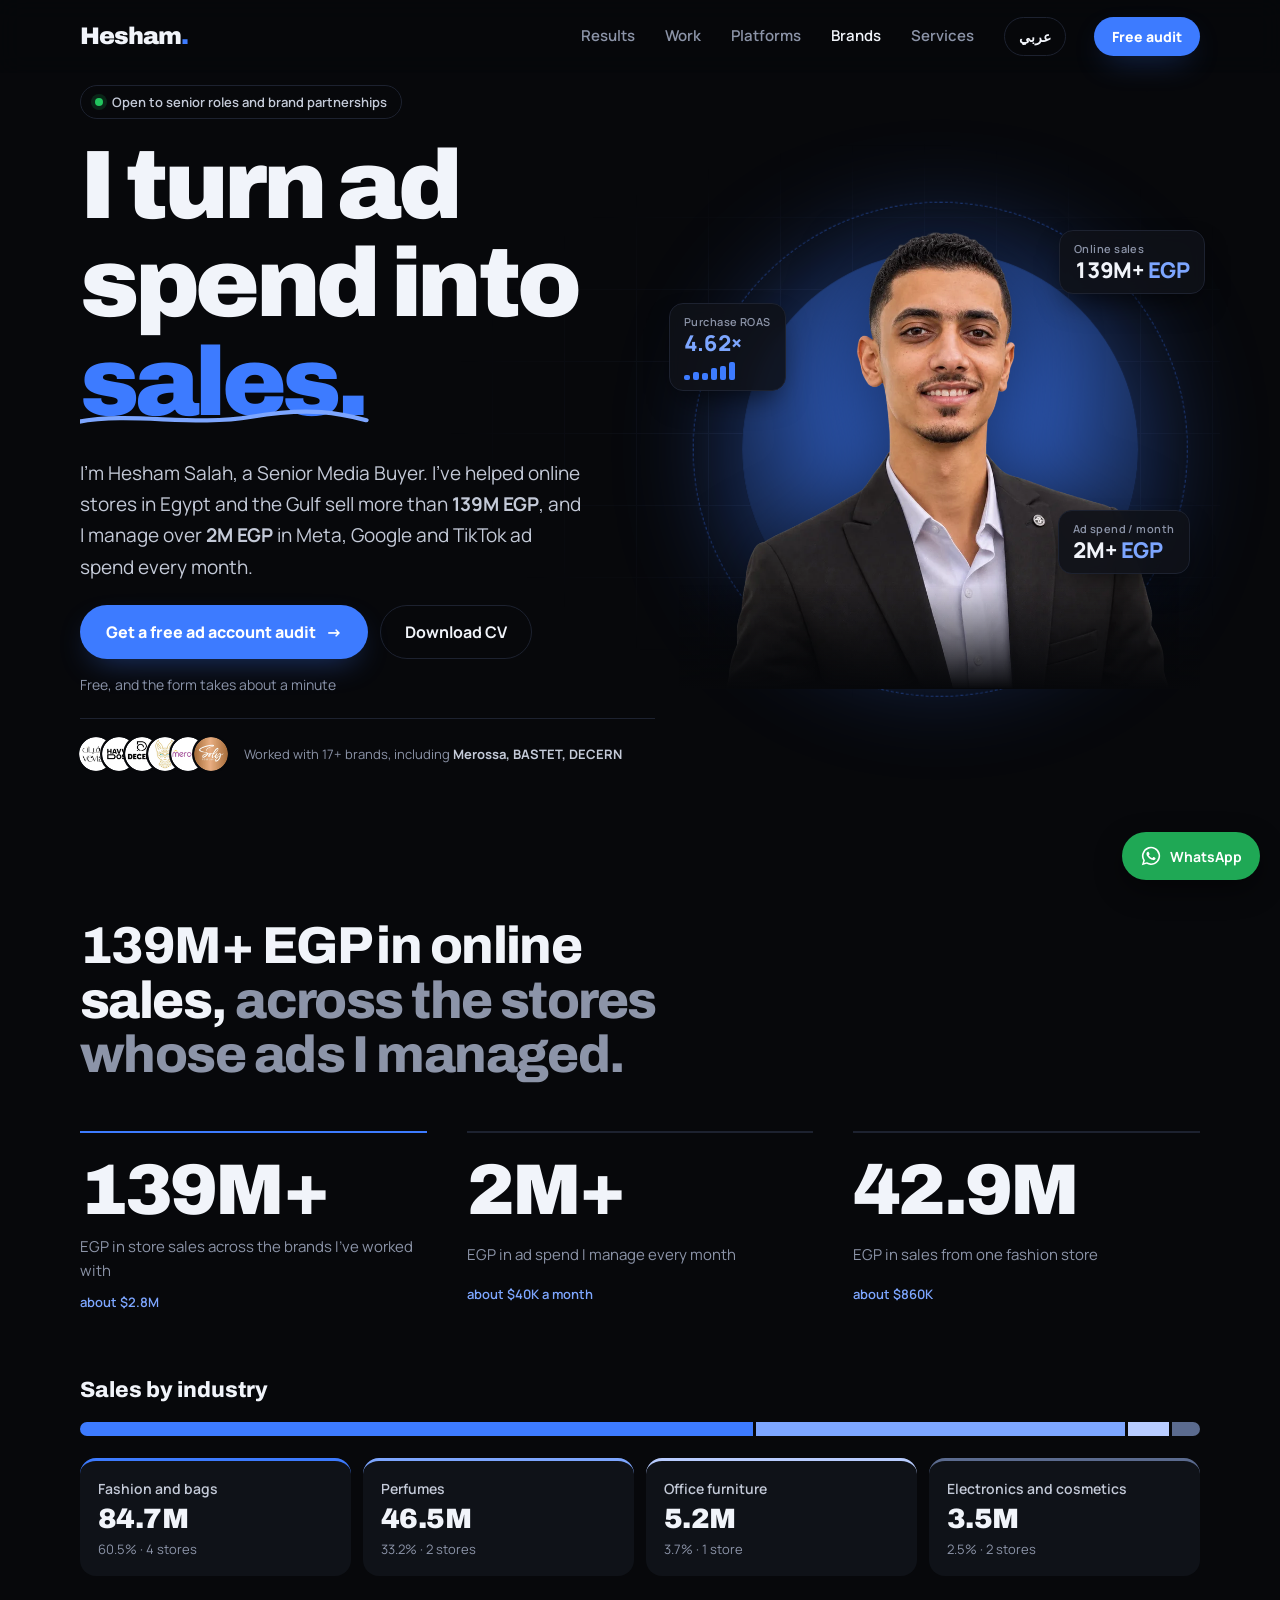
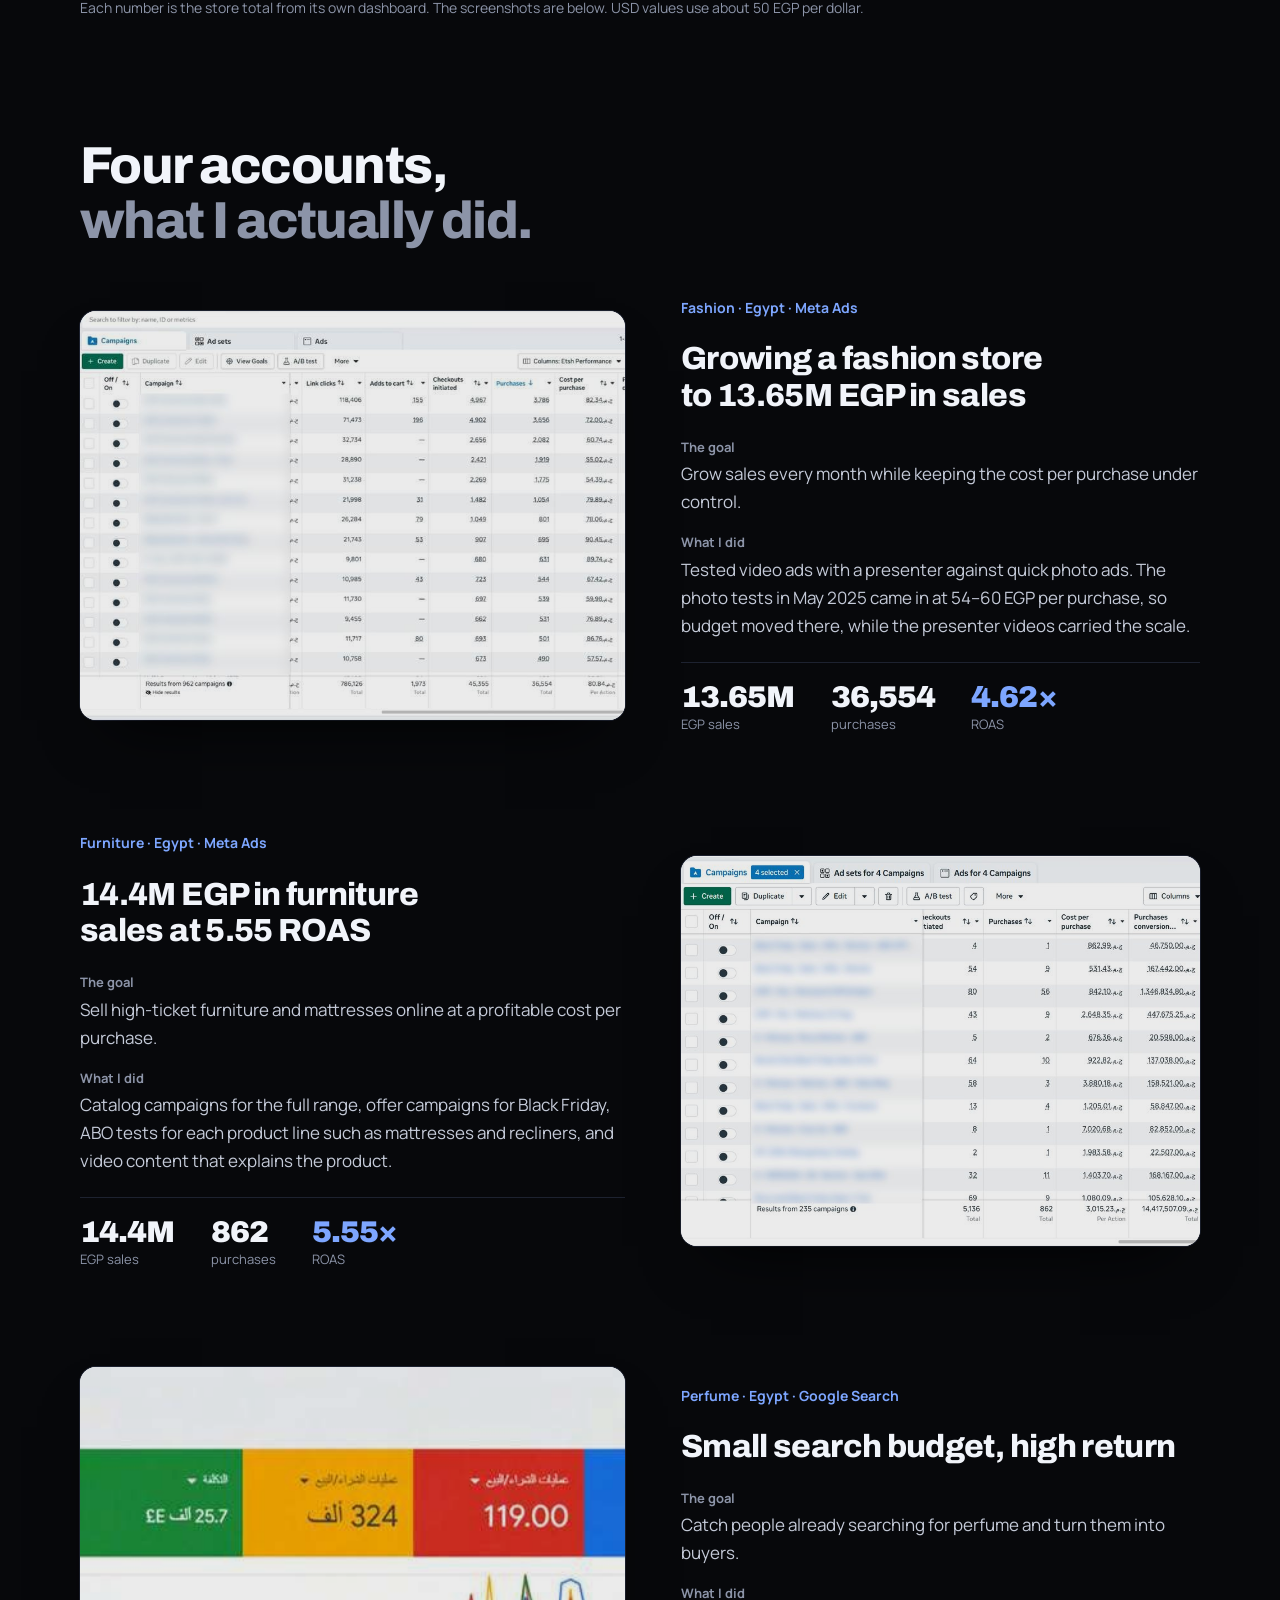
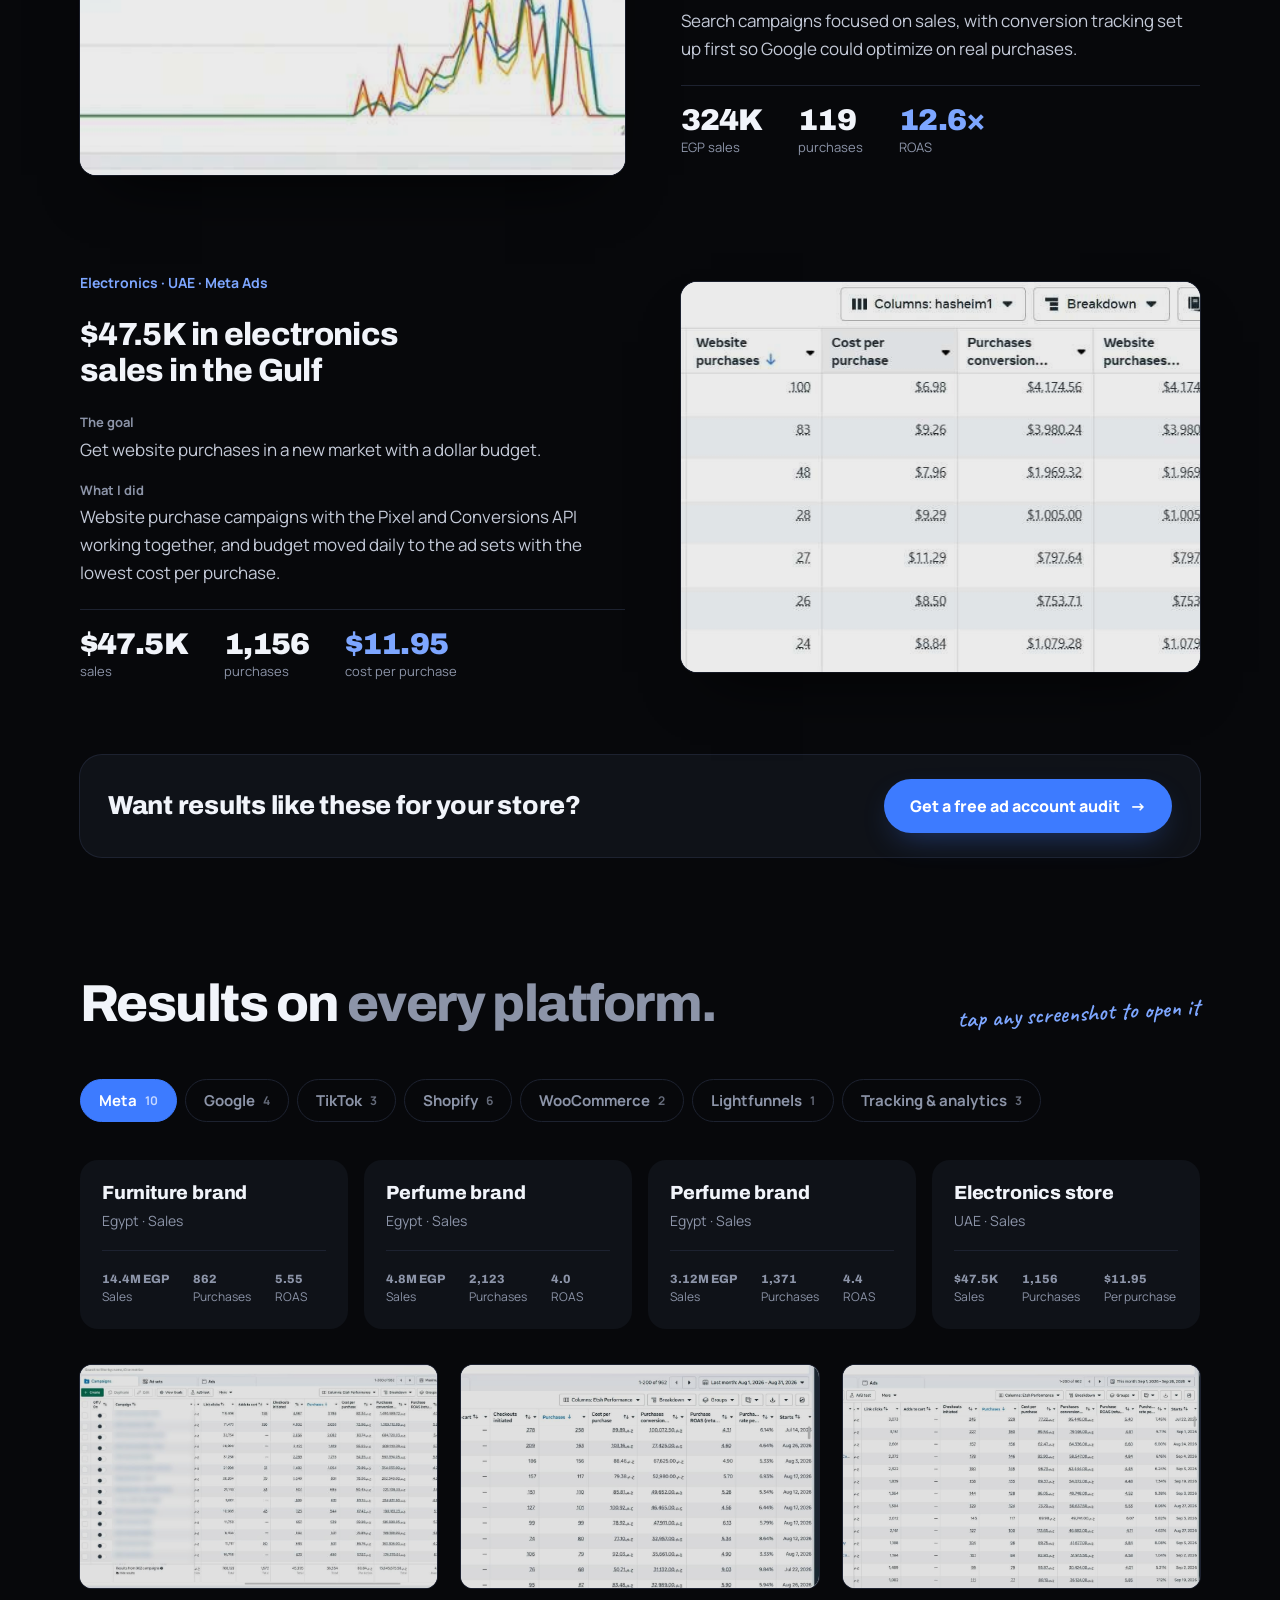
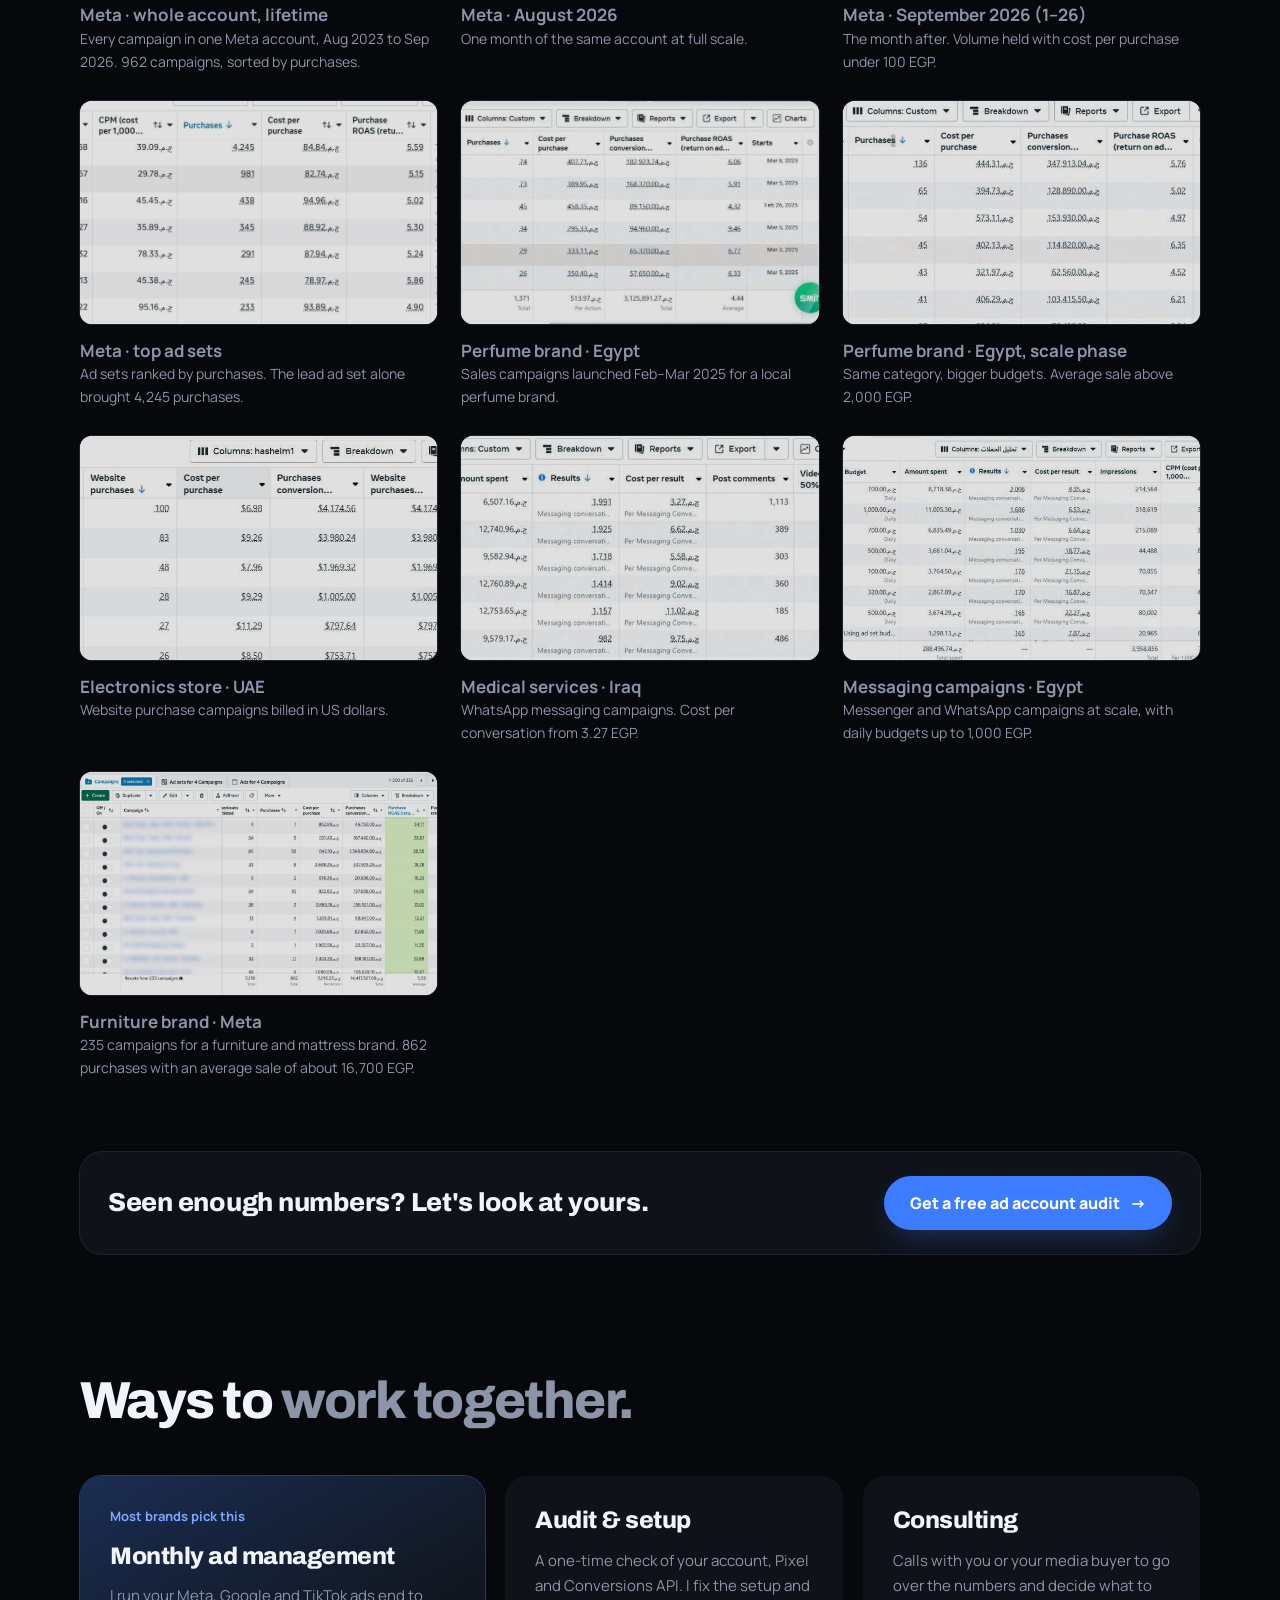
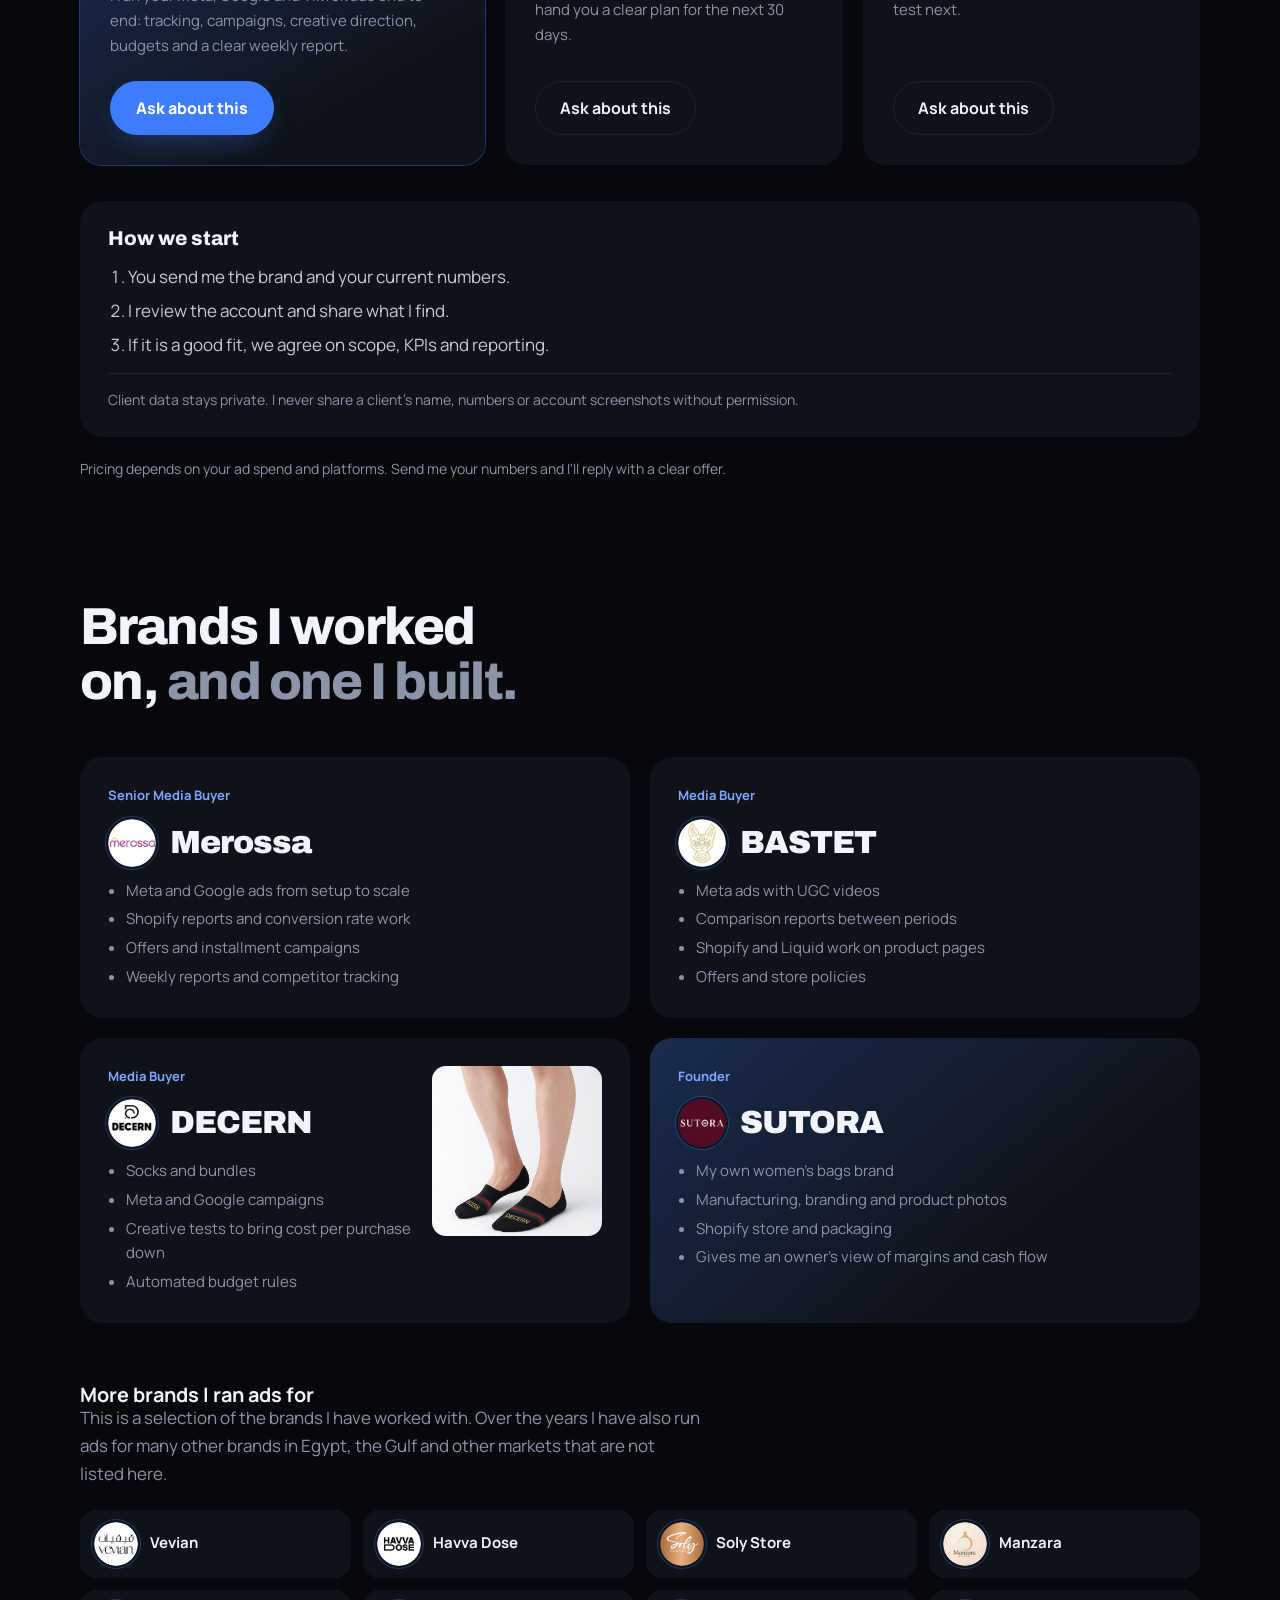
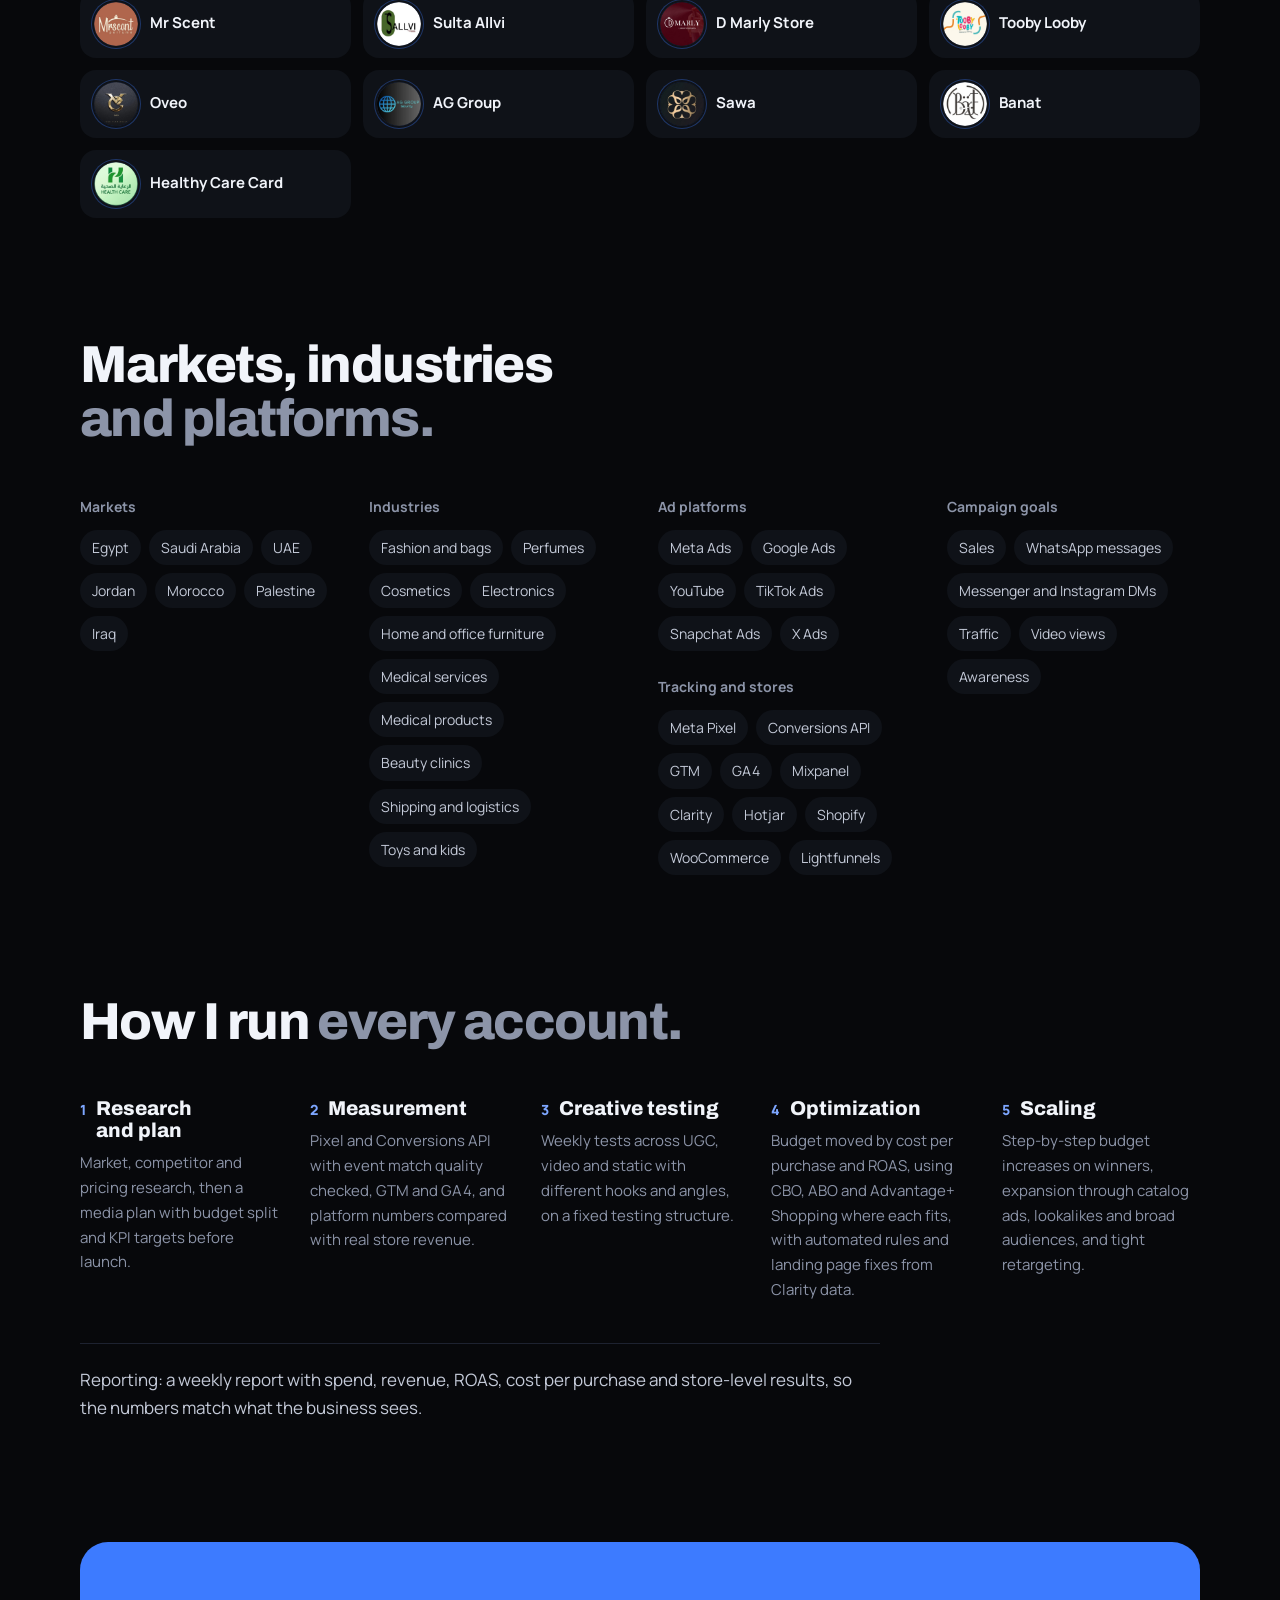
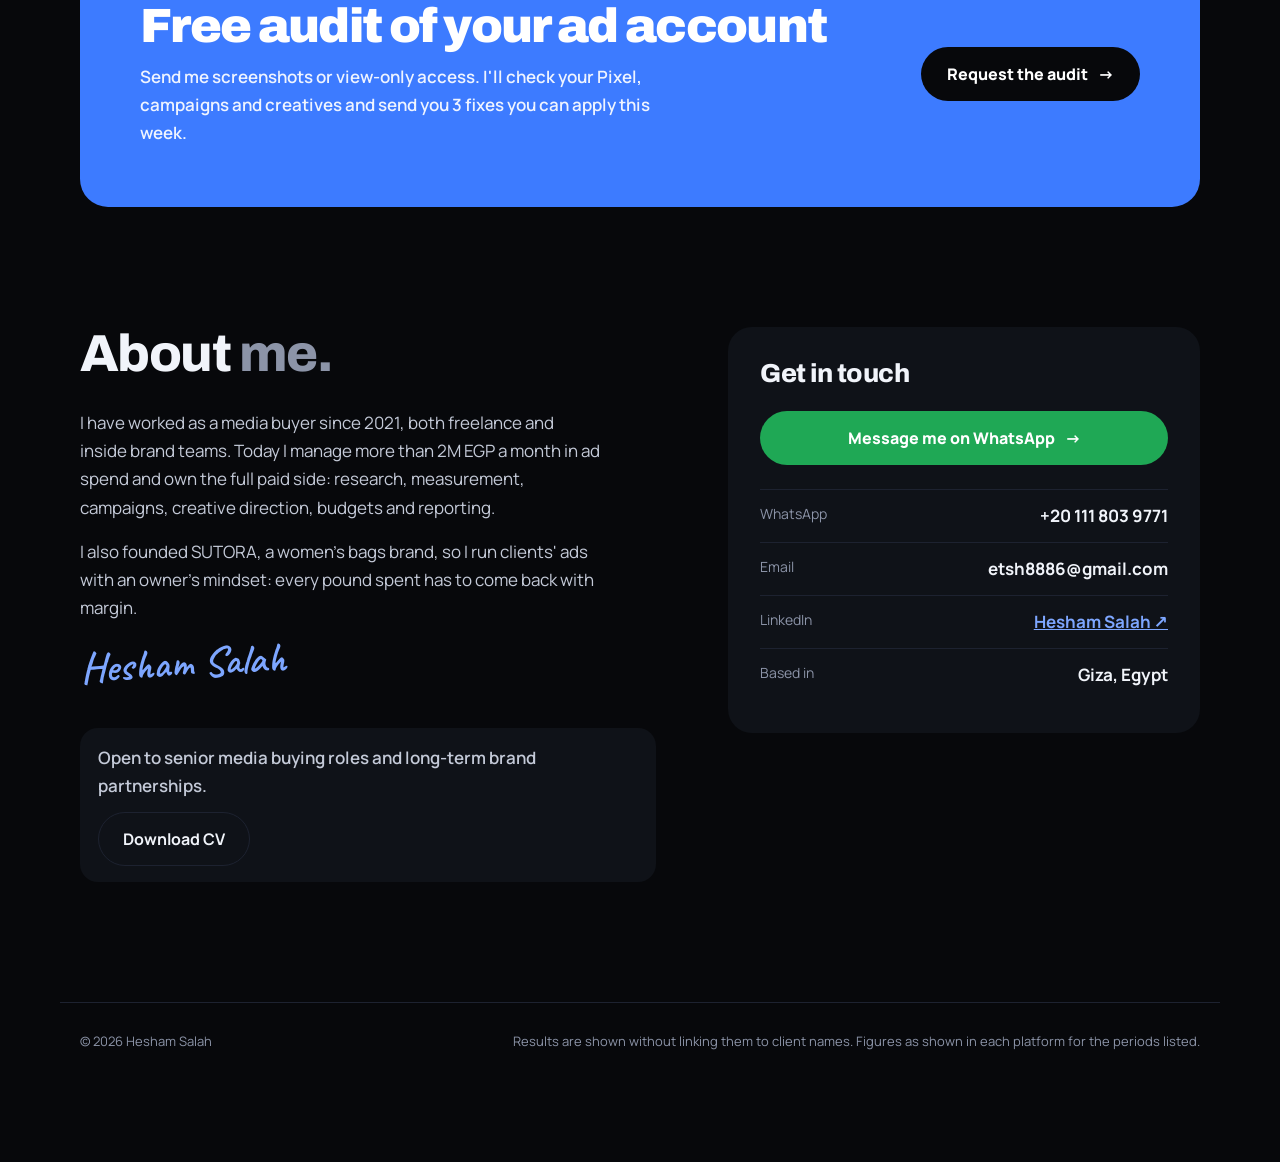
==== commit 6e03d68d: "The 5.2M store is office furniture" ====
--- a/index.html
+++ b/index.html
@@ -82,7 +82,7 @@
   <div class="split">
     <h3 class="h3" data-i18n="bdh">Sales by industry</h3>
     <div class="ind-bar" aria-hidden="true"><i style="--w:60.5%"></i><i style="--w:33.2%"></i><i style="--w:3.7%"></i><i style="--w:2.5%"></i></div>
-    <ul class="ind"><li><span class="sw"></span><span class="nm" data-i18n="ind1">Fashion and bags</span><b>84.7M</b><small><span>60.5%</span> · <span data-i18n="ic1">4 stores</span></small></li><li><span class="sw"></span><span class="nm" data-i18n="ind2">Perfumes</span><b>46.5M</b><small><span>33.2%</span> · <span data-i18n="ic2">2 stores</span></small></li><li><span class="sw"></span><span class="nm" data-i18n="ind3">Furniture</span><b>5.2M</b><small><span>3.7%</span> · <span data-i18n="ic3">1 store</span></small></li><li><span class="sw"></span><span class="nm" data-i18n="ind4">Electronics and cosmetics</span><b>3.5M</b><small><span>2.5%</span> · <span data-i18n="ic4">2 stores</span></small></li></ul>
+    <ul class="ind"><li><span class="sw"></span><span class="nm" data-i18n="ind1">Fashion and bags</span><b>84.7M</b><small><span>60.5%</span> · <span data-i18n="ic1">4 stores</span></small></li><li><span class="sw"></span><span class="nm" data-i18n="ind2">Perfumes</span><b>46.5M</b><small><span>33.2%</span> · <span data-i18n="ic2">2 stores</span></small></li><li><span class="sw"></span><span class="nm" data-i18n="ind3">Office furniture</span><b>5.2M</b><small><span>3.7%</span> · <span data-i18n="ic3">1 store</span></small></li><li><span class="sw"></span><span class="nm" data-i18n="ind4">Electronics and cosmetics</span><b>3.5M</b><small><span>2.5%</span> · <span data-i18n="ic4">2 stores</span></small></li></ul>
     <p class="note" data-i18n="bdnote">Each number is the store total from its own dashboard. The screenshots are below. USD values use about 50 EGP per dollar.</p>
   </div>
 </section>
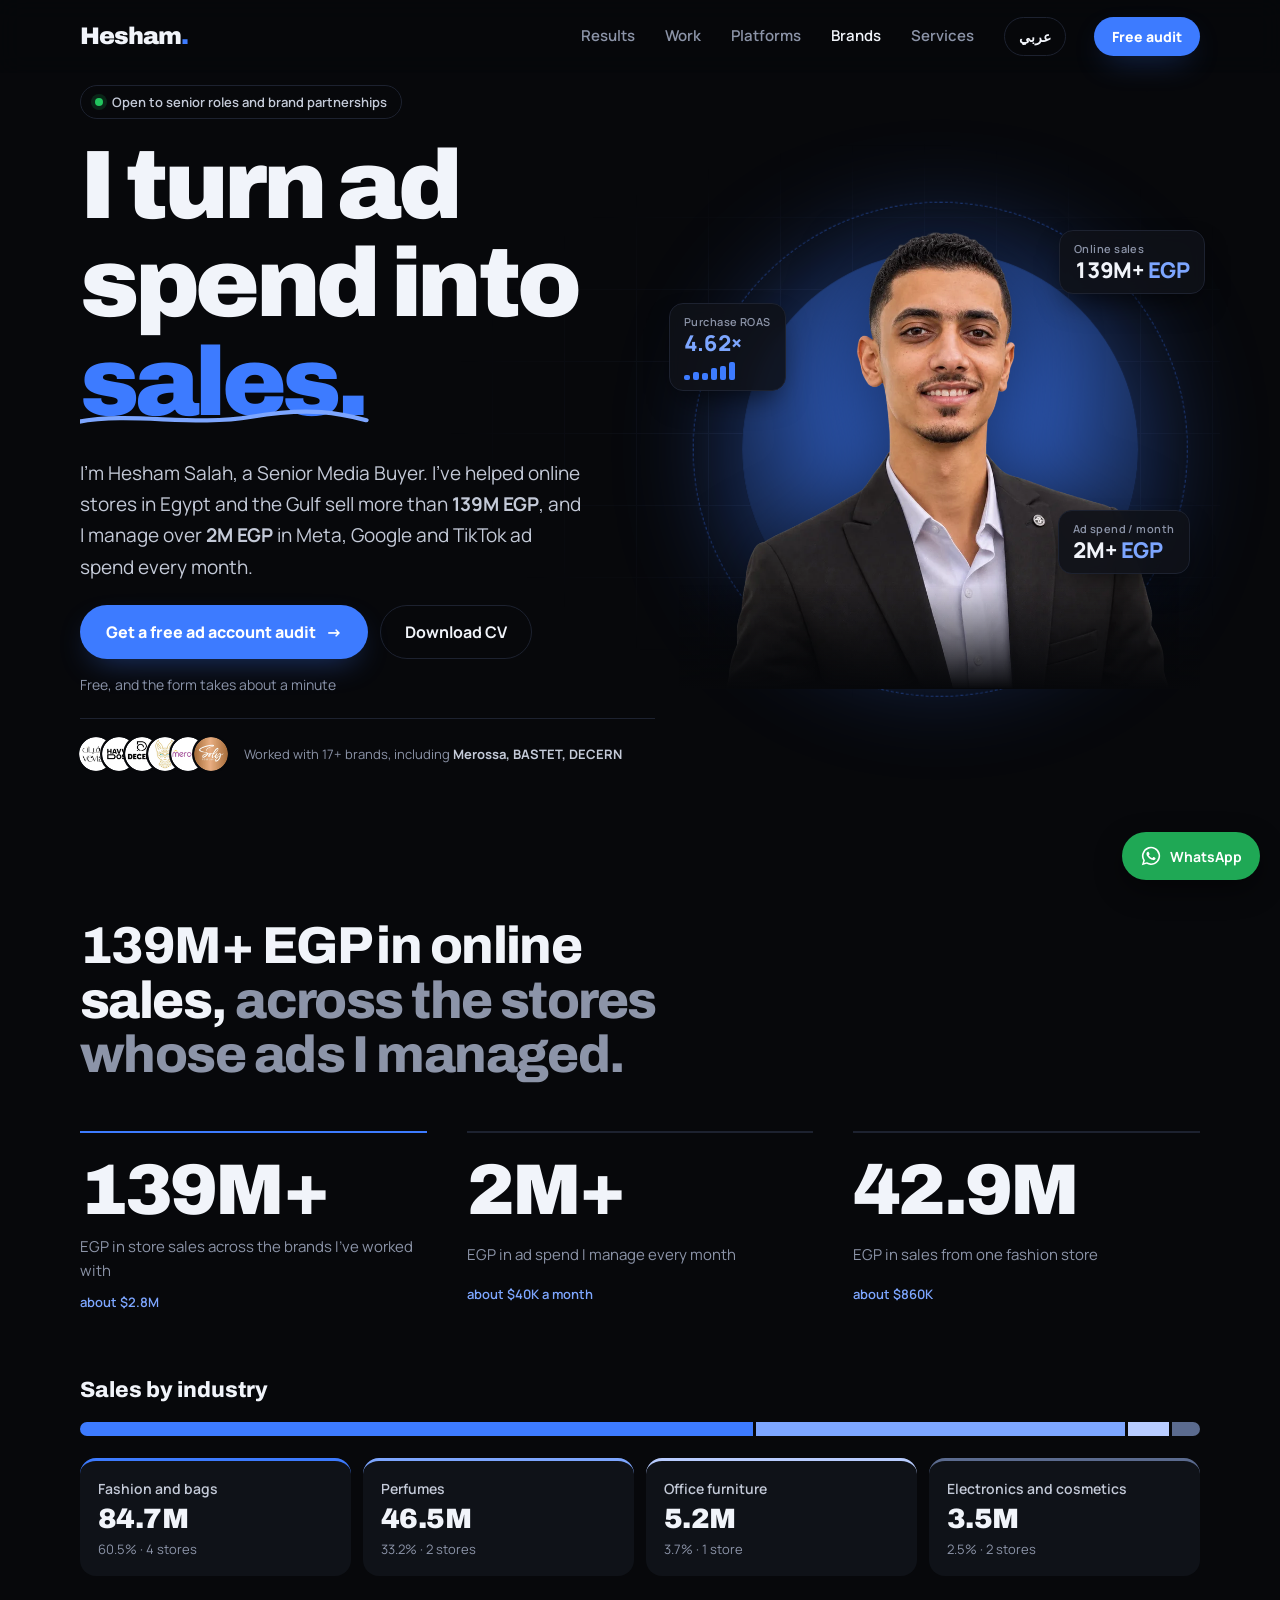
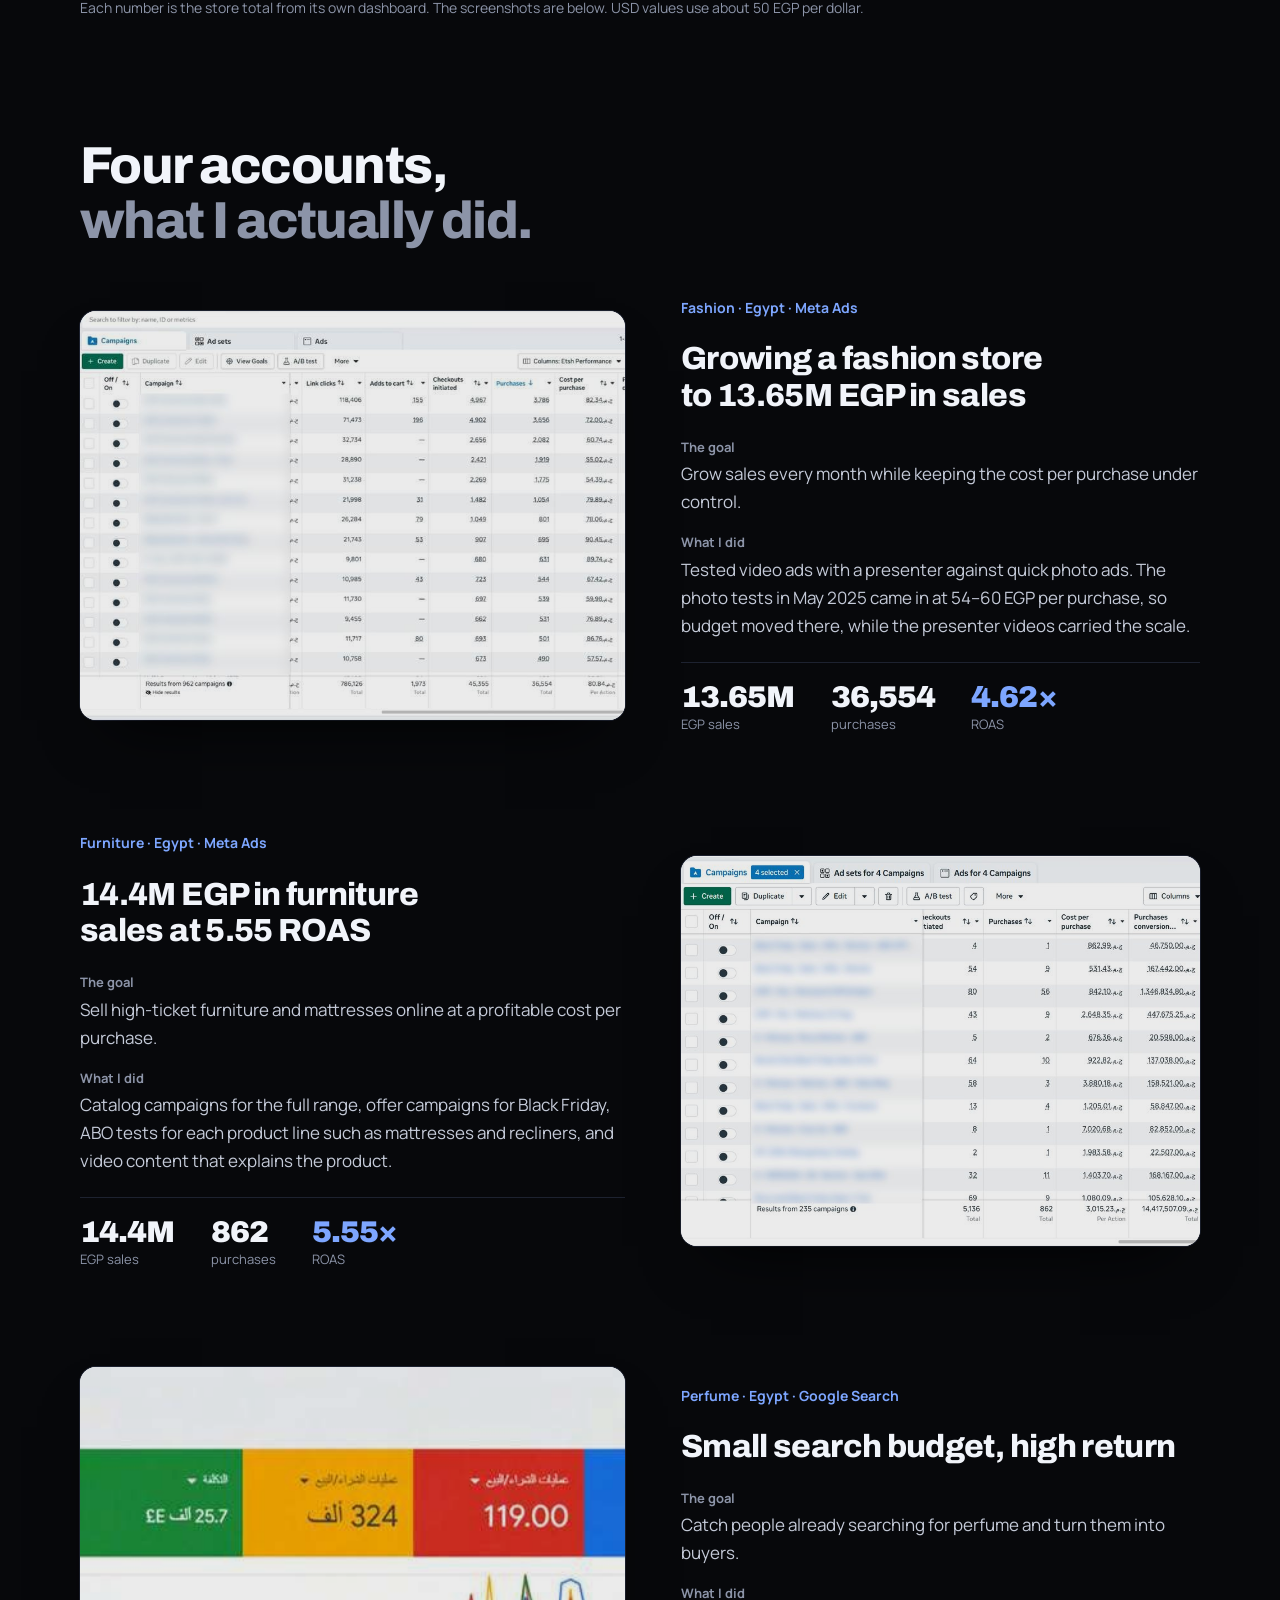
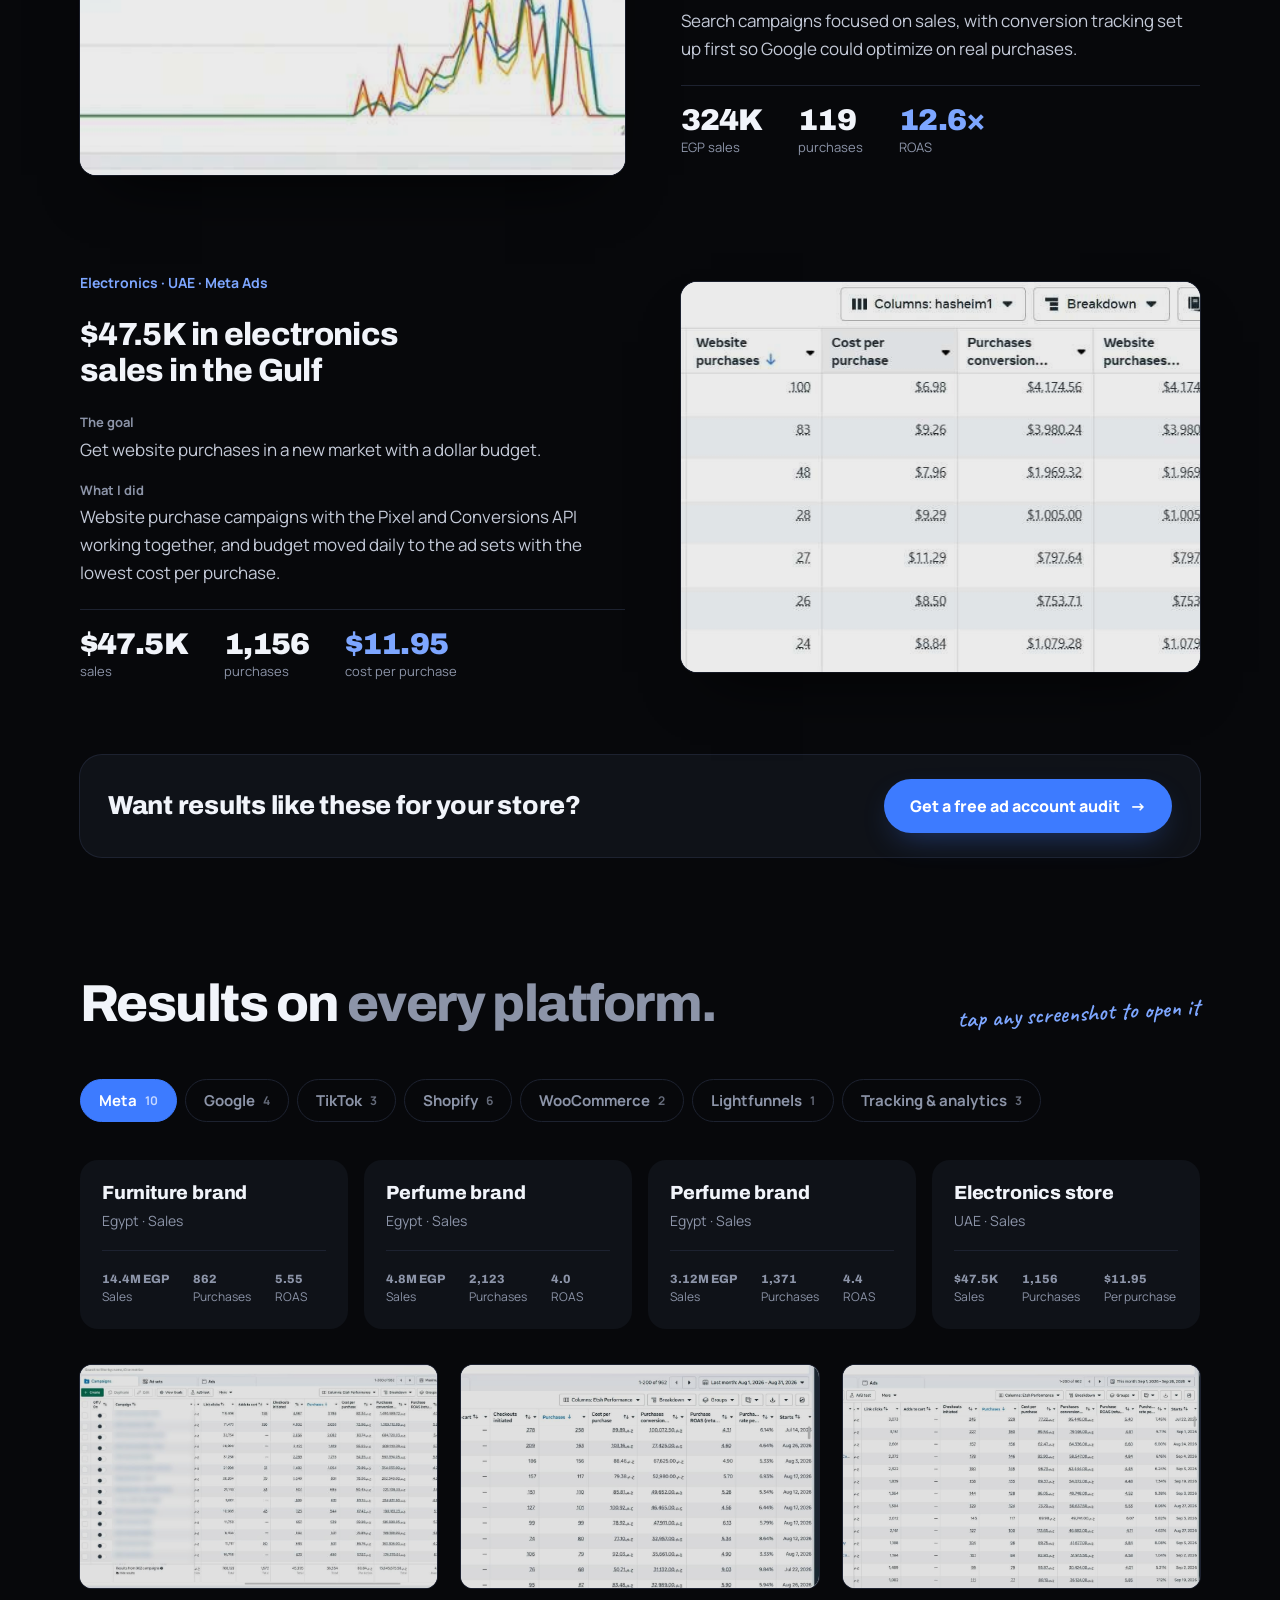
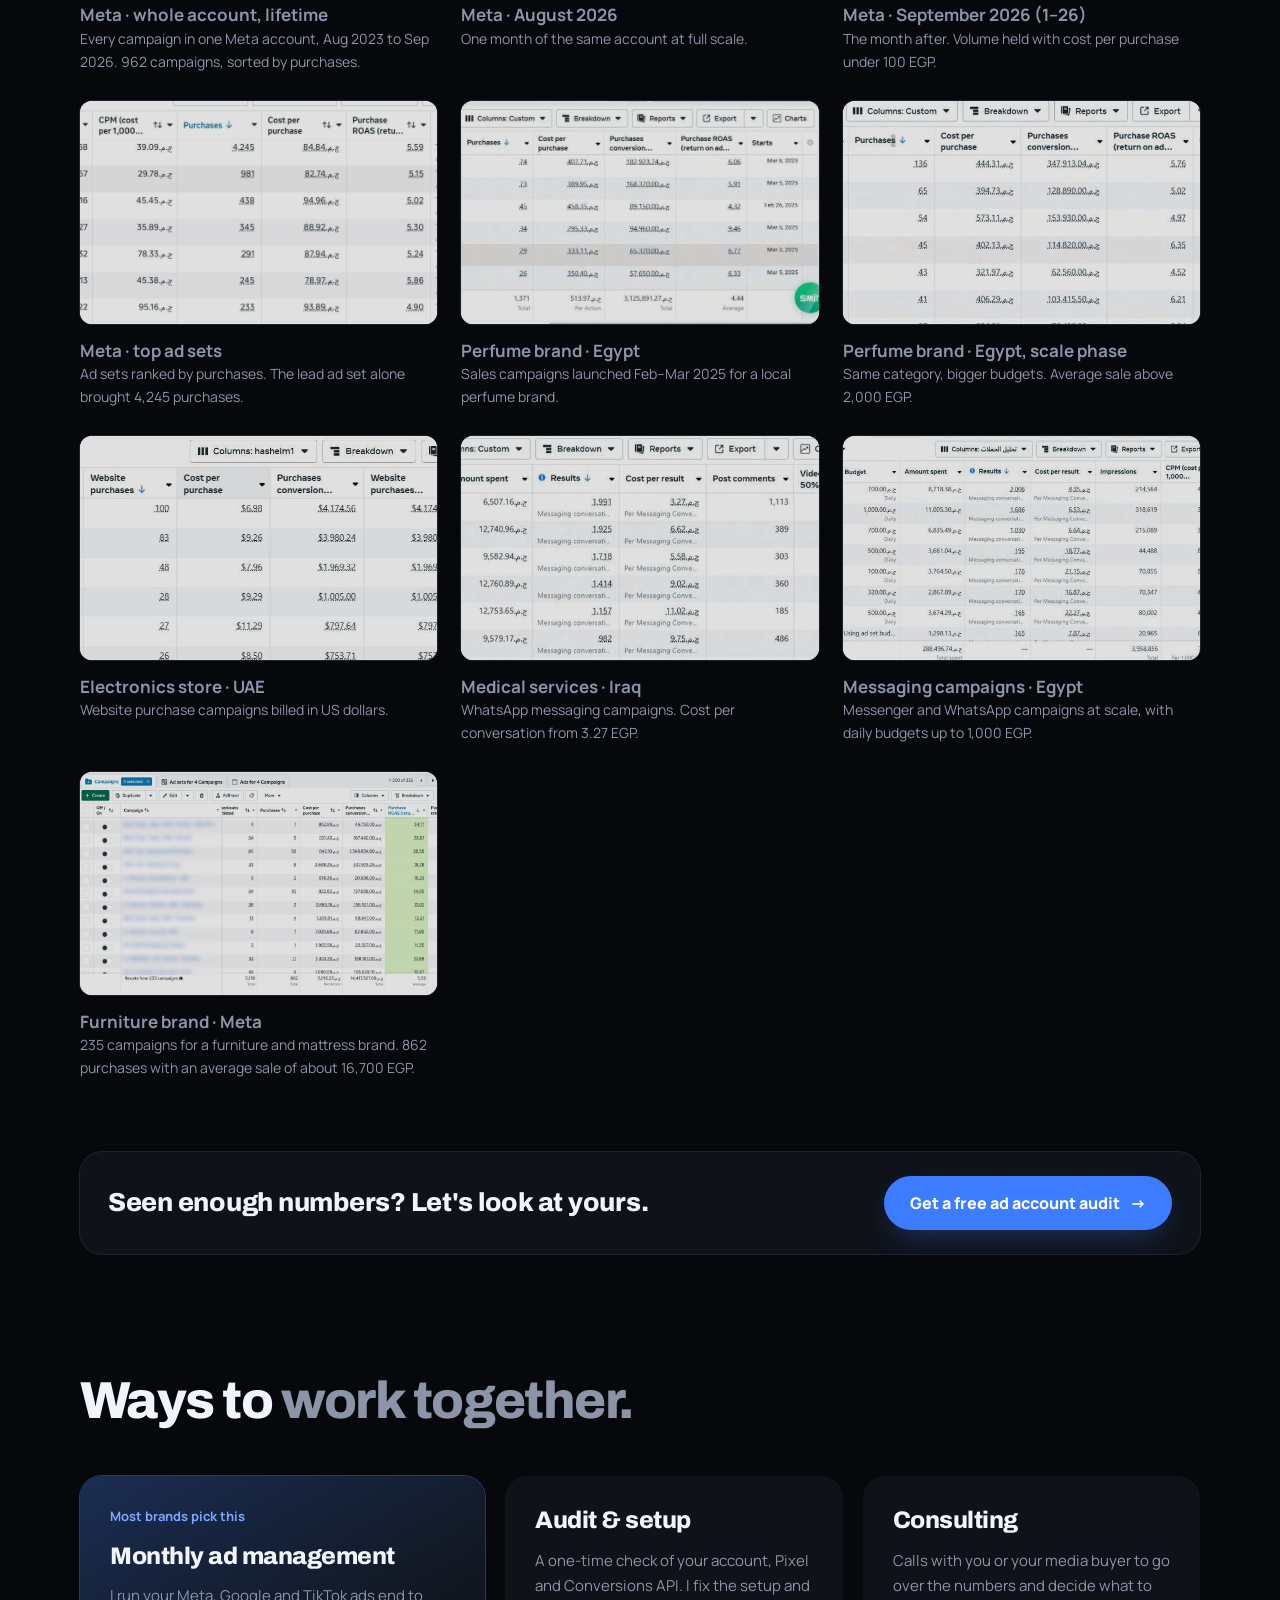
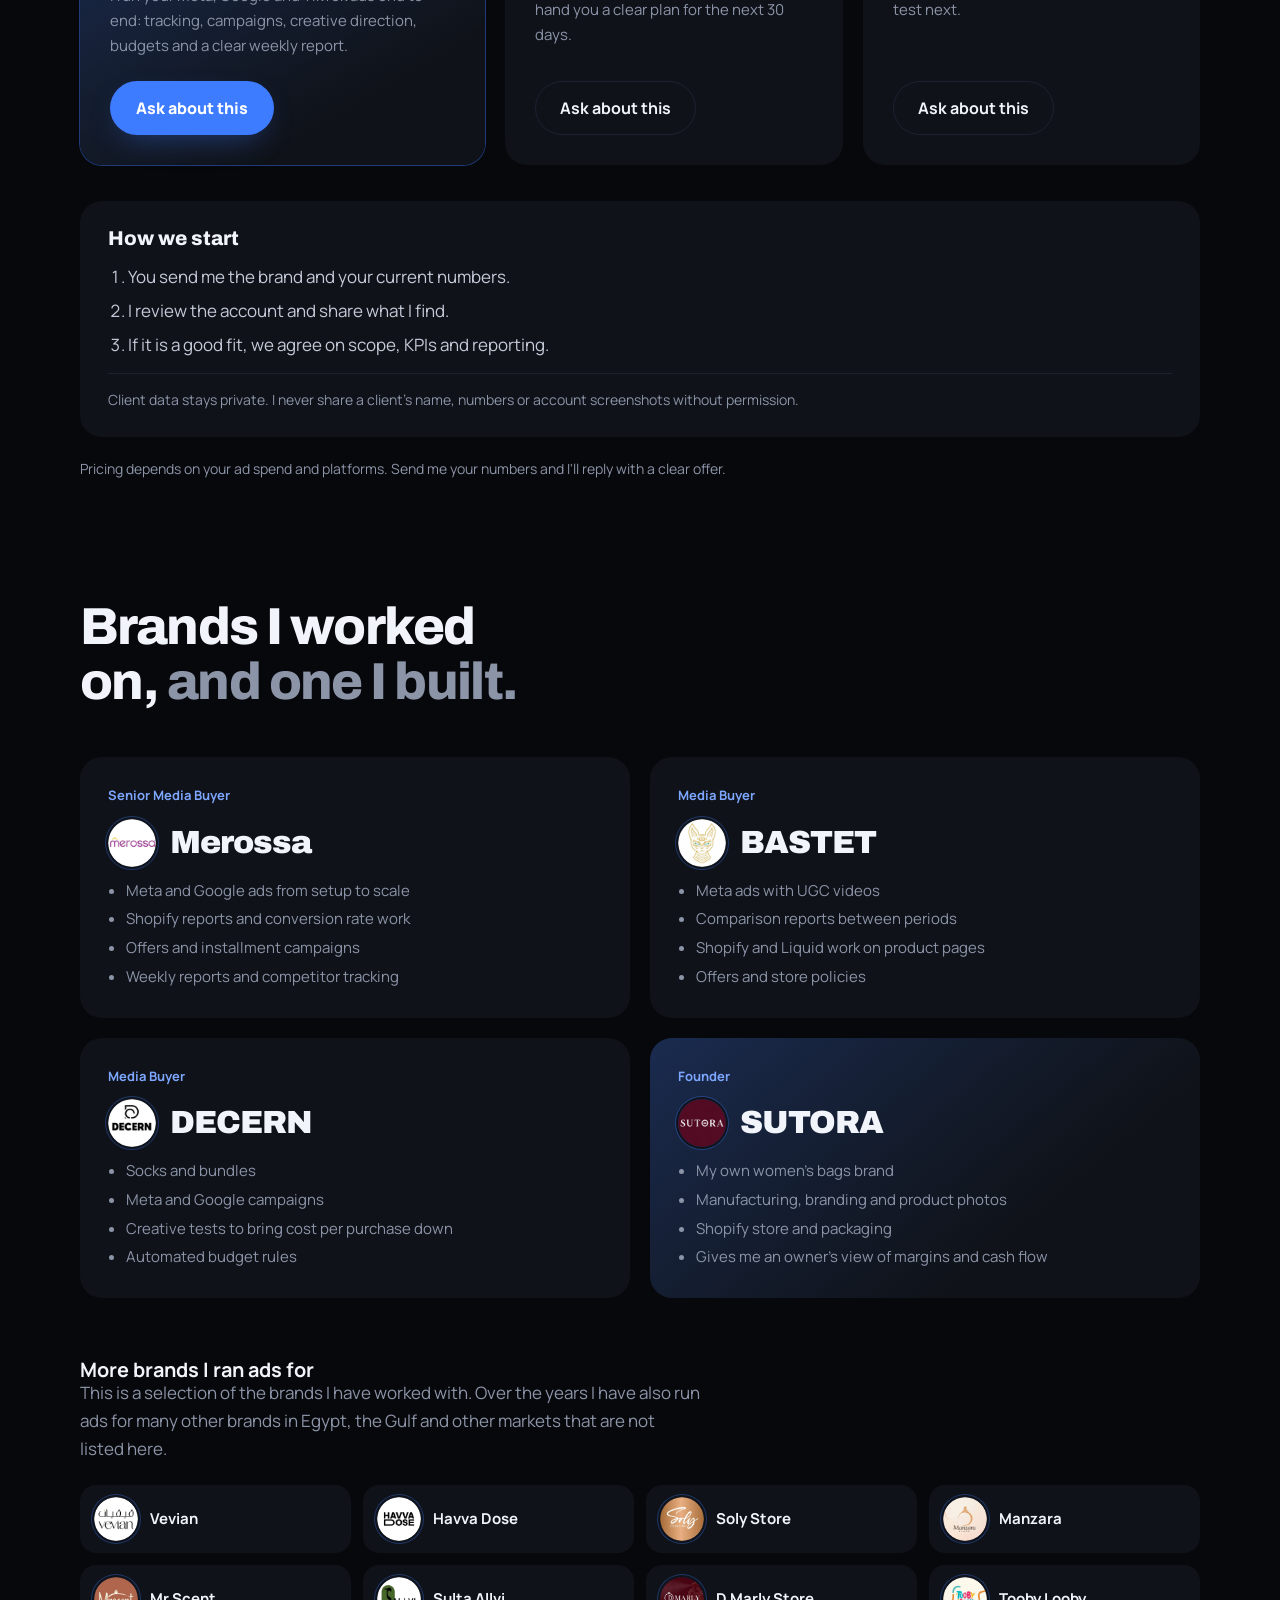
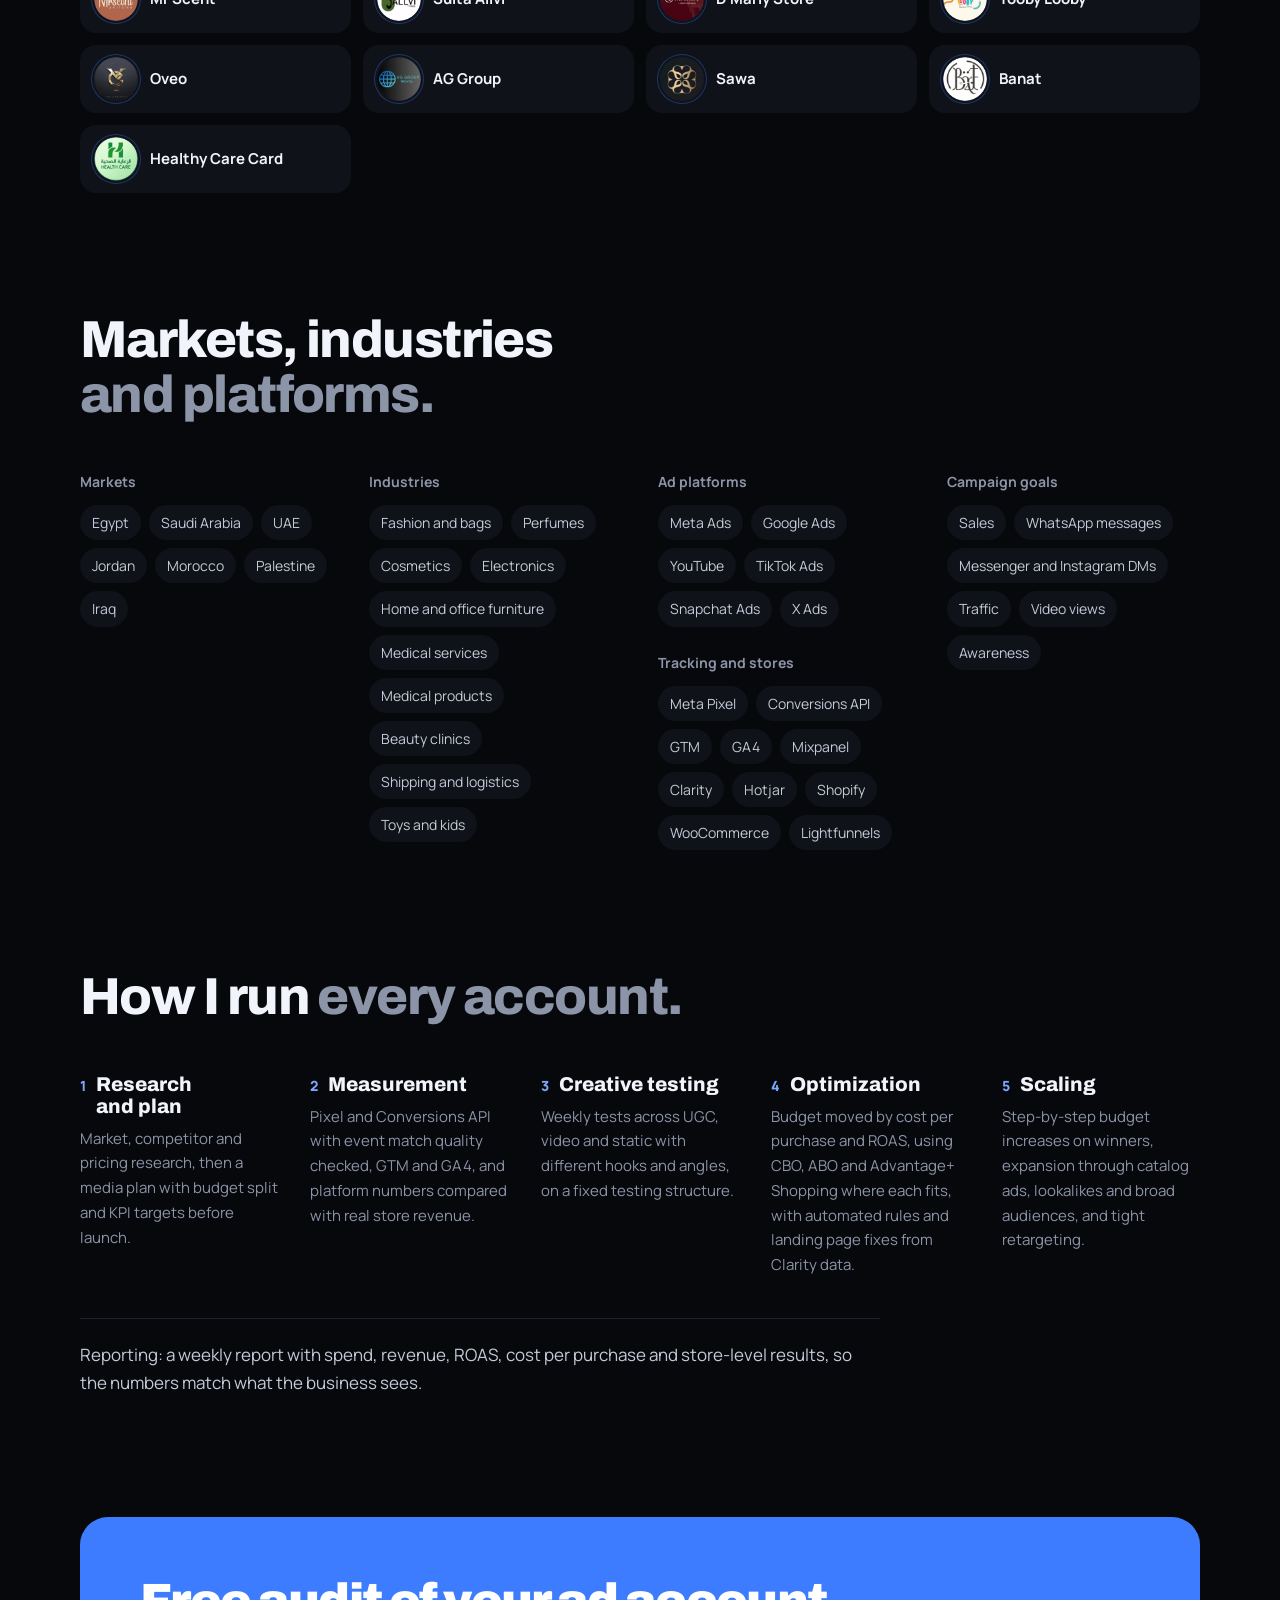
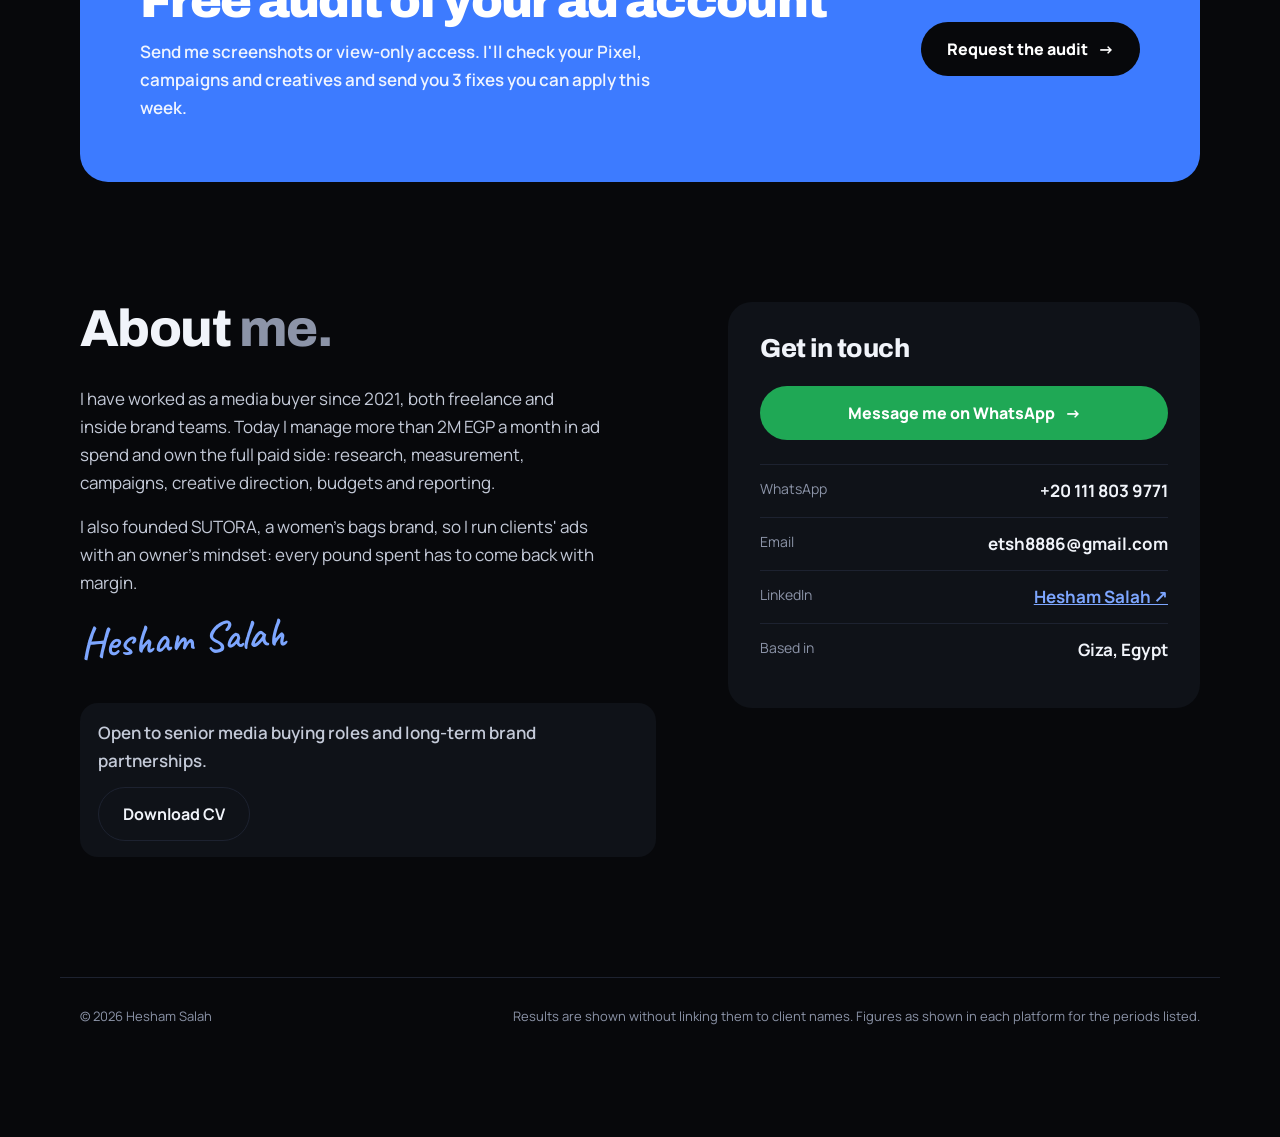
==== commit 27b09501: "Remove DECERN socks photo" ====
--- a/index.html
+++ b/index.html
@@ -188,7 +188,7 @@
   <div class="brands">
     <article class="brand"><span class="role" data-i18n="b1r">Senior Media Buyer</span><h3><img class="blogo" src="images/brands/merossa.png" alt="" width="48" height="48" loading="lazy">Merossa</h3><ul><li data-i18n="b1a">Meta and Google ads from setup to scale</li><li data-i18n="b1b">Shopify reports and conversion rate work</li><li data-i18n="b1c">Offers and installment campaigns</li><li data-i18n="b1d">Weekly reports and competitor tracking</li></ul></article>
     <article class="brand"><span class="role" data-i18n="b2r">Media Buyer</span><h3><img class="blogo" src="images/brands/bastet.png" alt="" width="48" height="48" loading="lazy">BASTET</h3><ul><li data-i18n="b2a">Meta ads with UGC videos</li><li data-i18n="b2b">Comparison reports between periods</li><li data-i18n="b2c">Shopify and Liquid work on product pages</li><li data-i18n="b2d">Offers and store policies</li></ul></article>
-    <article class="brand has-img"><div><span class="role" data-i18n="b2r">Media Buyer</span><h3><img class="blogo" src="images/brands/decern.png" alt="" width="48" height="48" loading="lazy">DECERN</h3><ul><li data-i18n="b3a">Socks and bundles</li><li data-i18n="b3b">Meta and Google campaigns</li><li data-i18n="b3c">Creative tests to bring cost per purchase down</li><li data-i18n="b3d">Automated budget rules</li></ul></div><img src="images/decern-socks.jpg" alt="DECERN socks" loading="lazy" width="640" height="640"></article>
+    <article class="brand"><div><span class="role" data-i18n="b2r">Media Buyer</span><h3><img class="blogo" src="images/brands/decern.png" alt="" width="48" height="48" loading="lazy">DECERN</h3><ul><li data-i18n="b3a">Socks and bundles</li><li data-i18n="b3b">Meta and Google campaigns</li><li data-i18n="b3c">Creative tests to bring cost per purchase down</li><li data-i18n="b3d">Automated budget rules</li></ul></div></article>
     <article class="brand founder"><span class="role" data-i18n="b4r">Founder</span><h3><img class="blogo" src="images/brands/sutora.png" alt="" width="48" height="48" loading="lazy">SUTORA</h3><ul><li data-i18n="b4a">My own women's bags brand</li><li data-i18n="b4b">Manufacturing, branding and product photos</li><li data-i18n="b4c">Shopify store and packaging</li><li data-i18n="b4d">Gives me an owner's view of margins and cash flow</li></ul></article>
   </div>
   <h3 class="h3 more-h" data-i18n="bmore">More brands I ran ads for</h3>
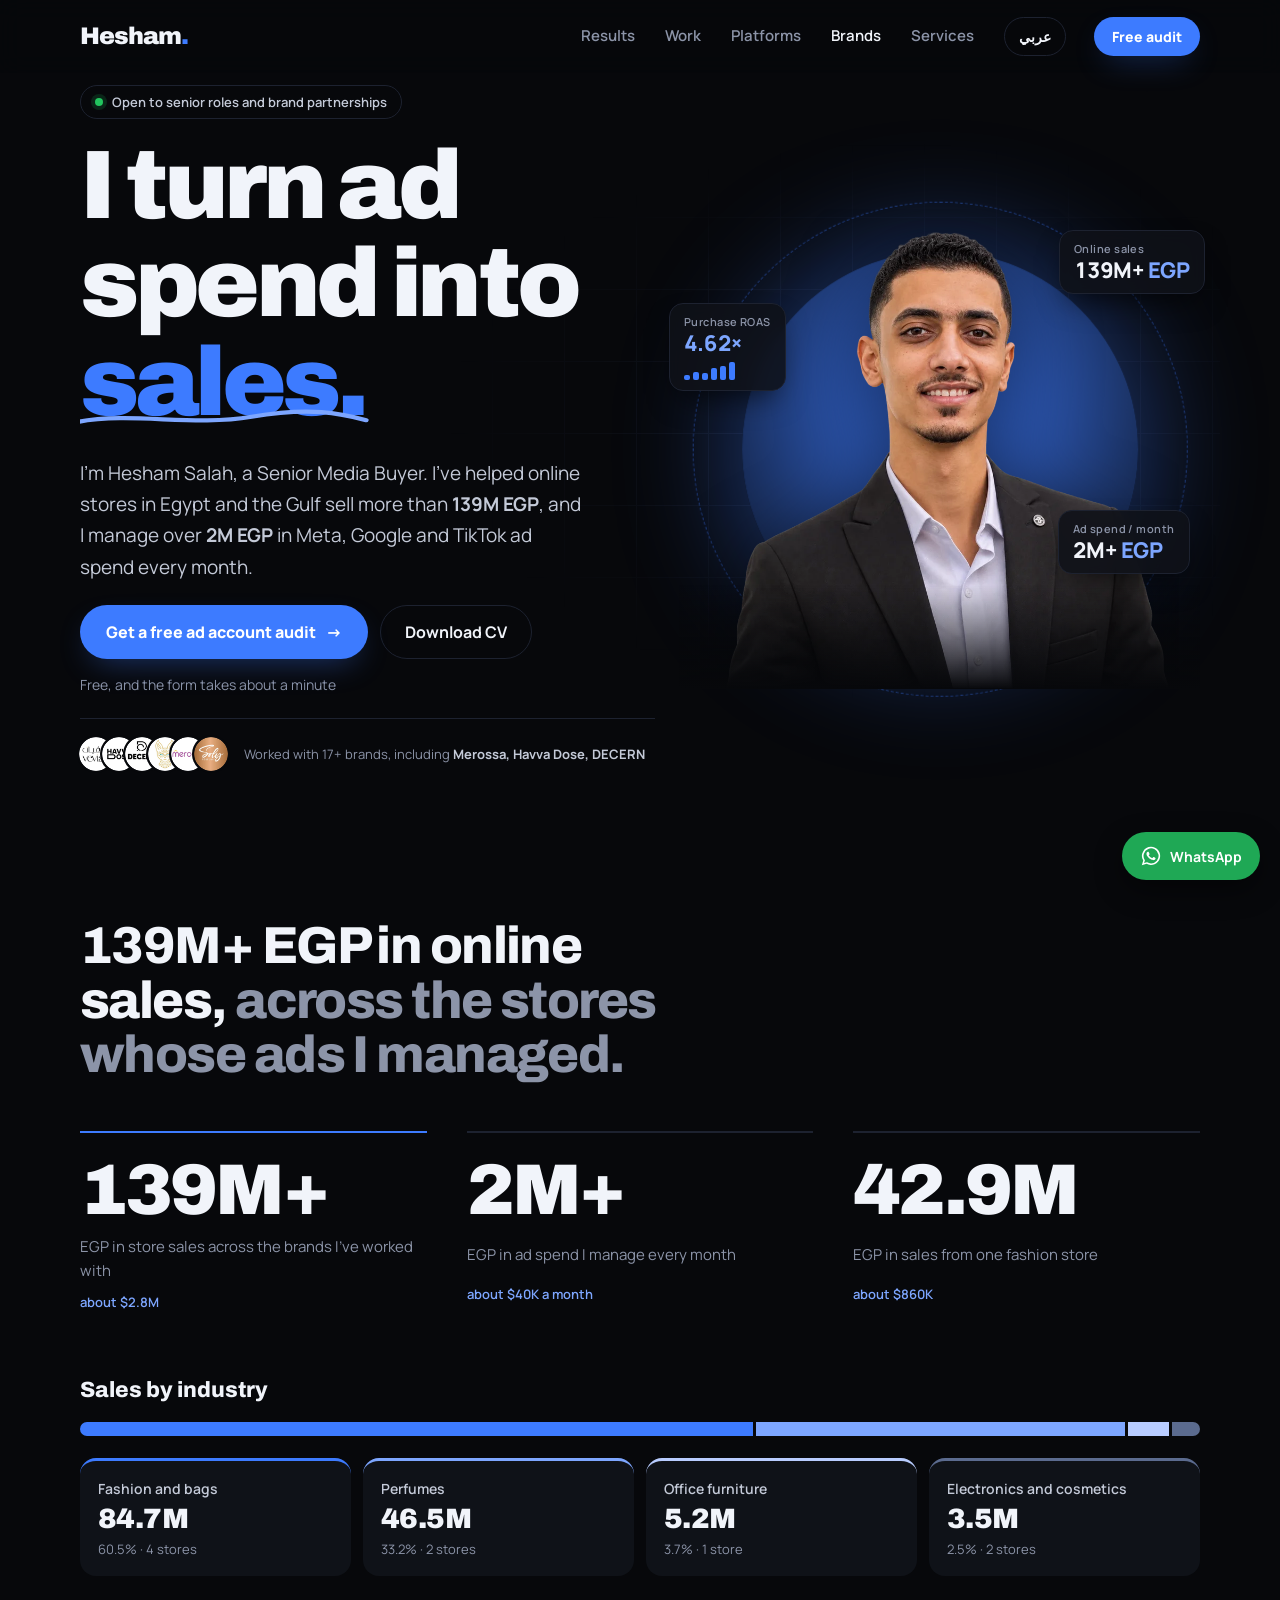
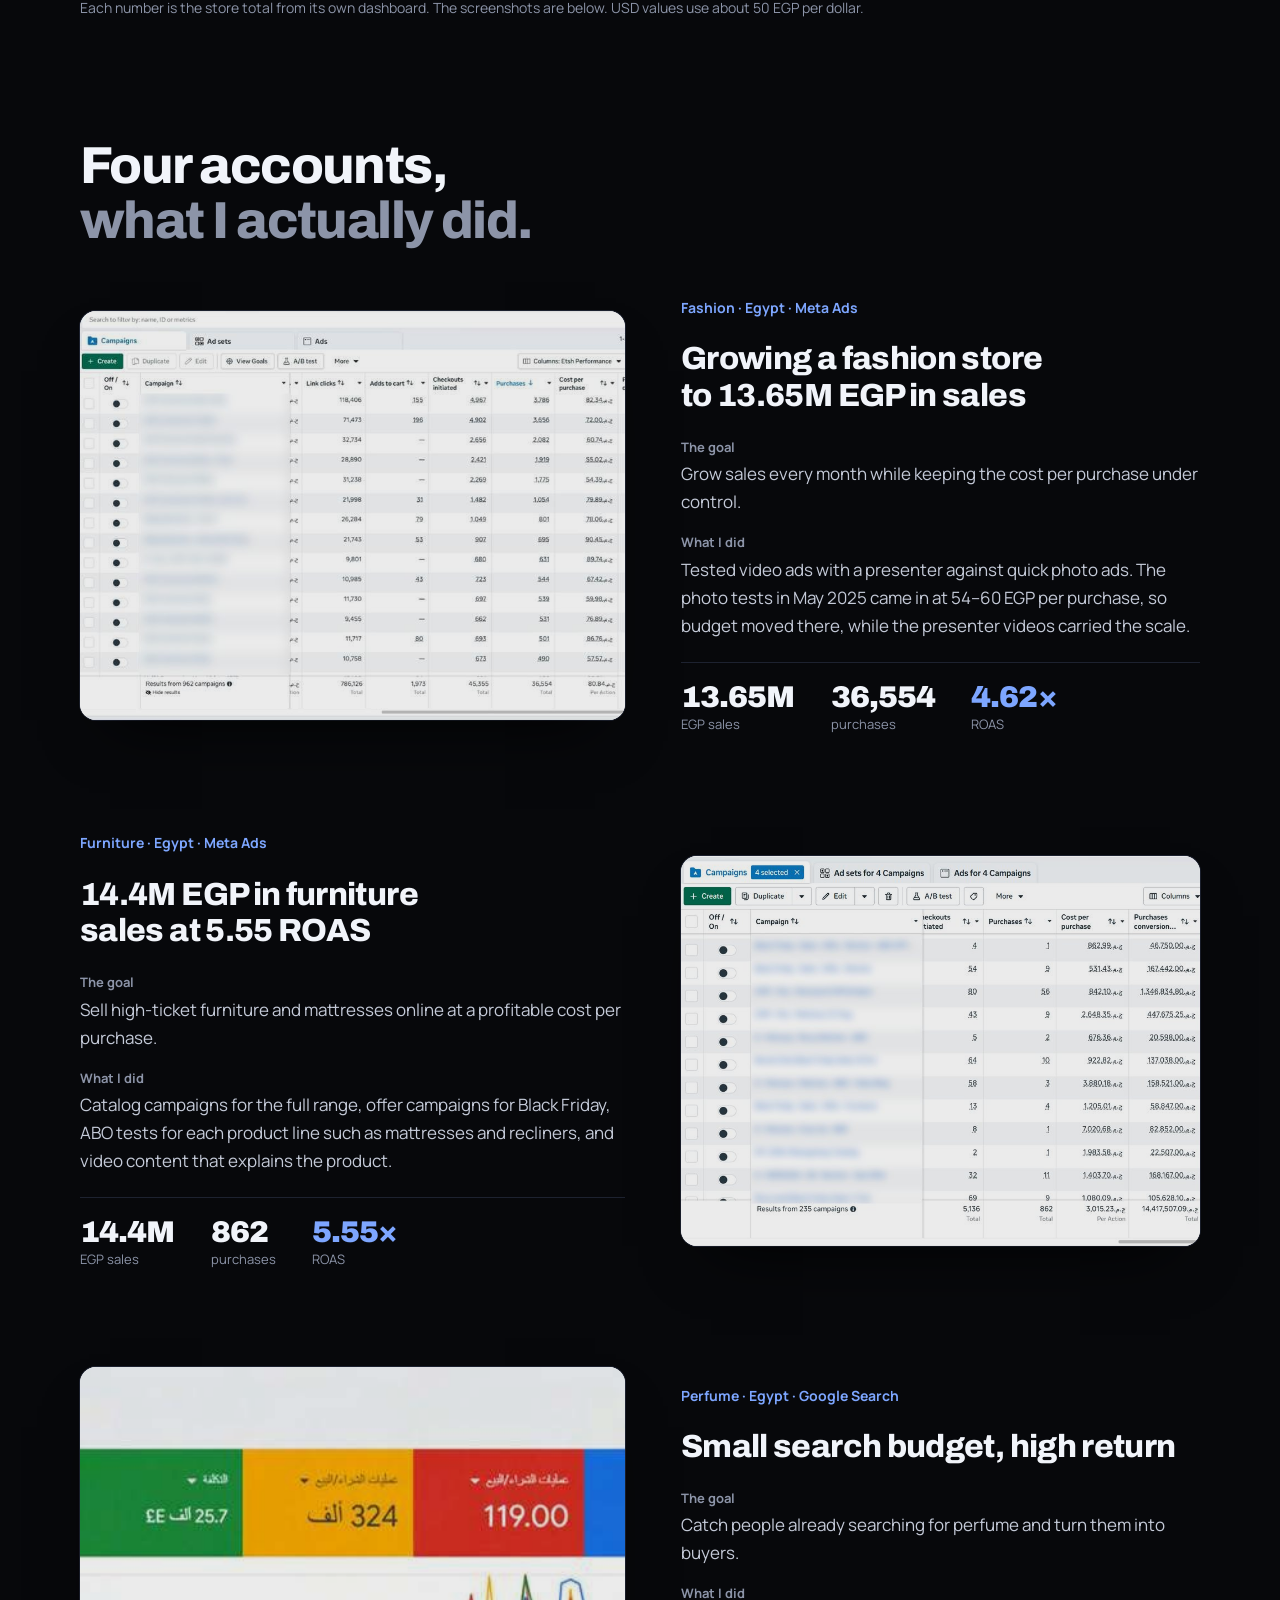
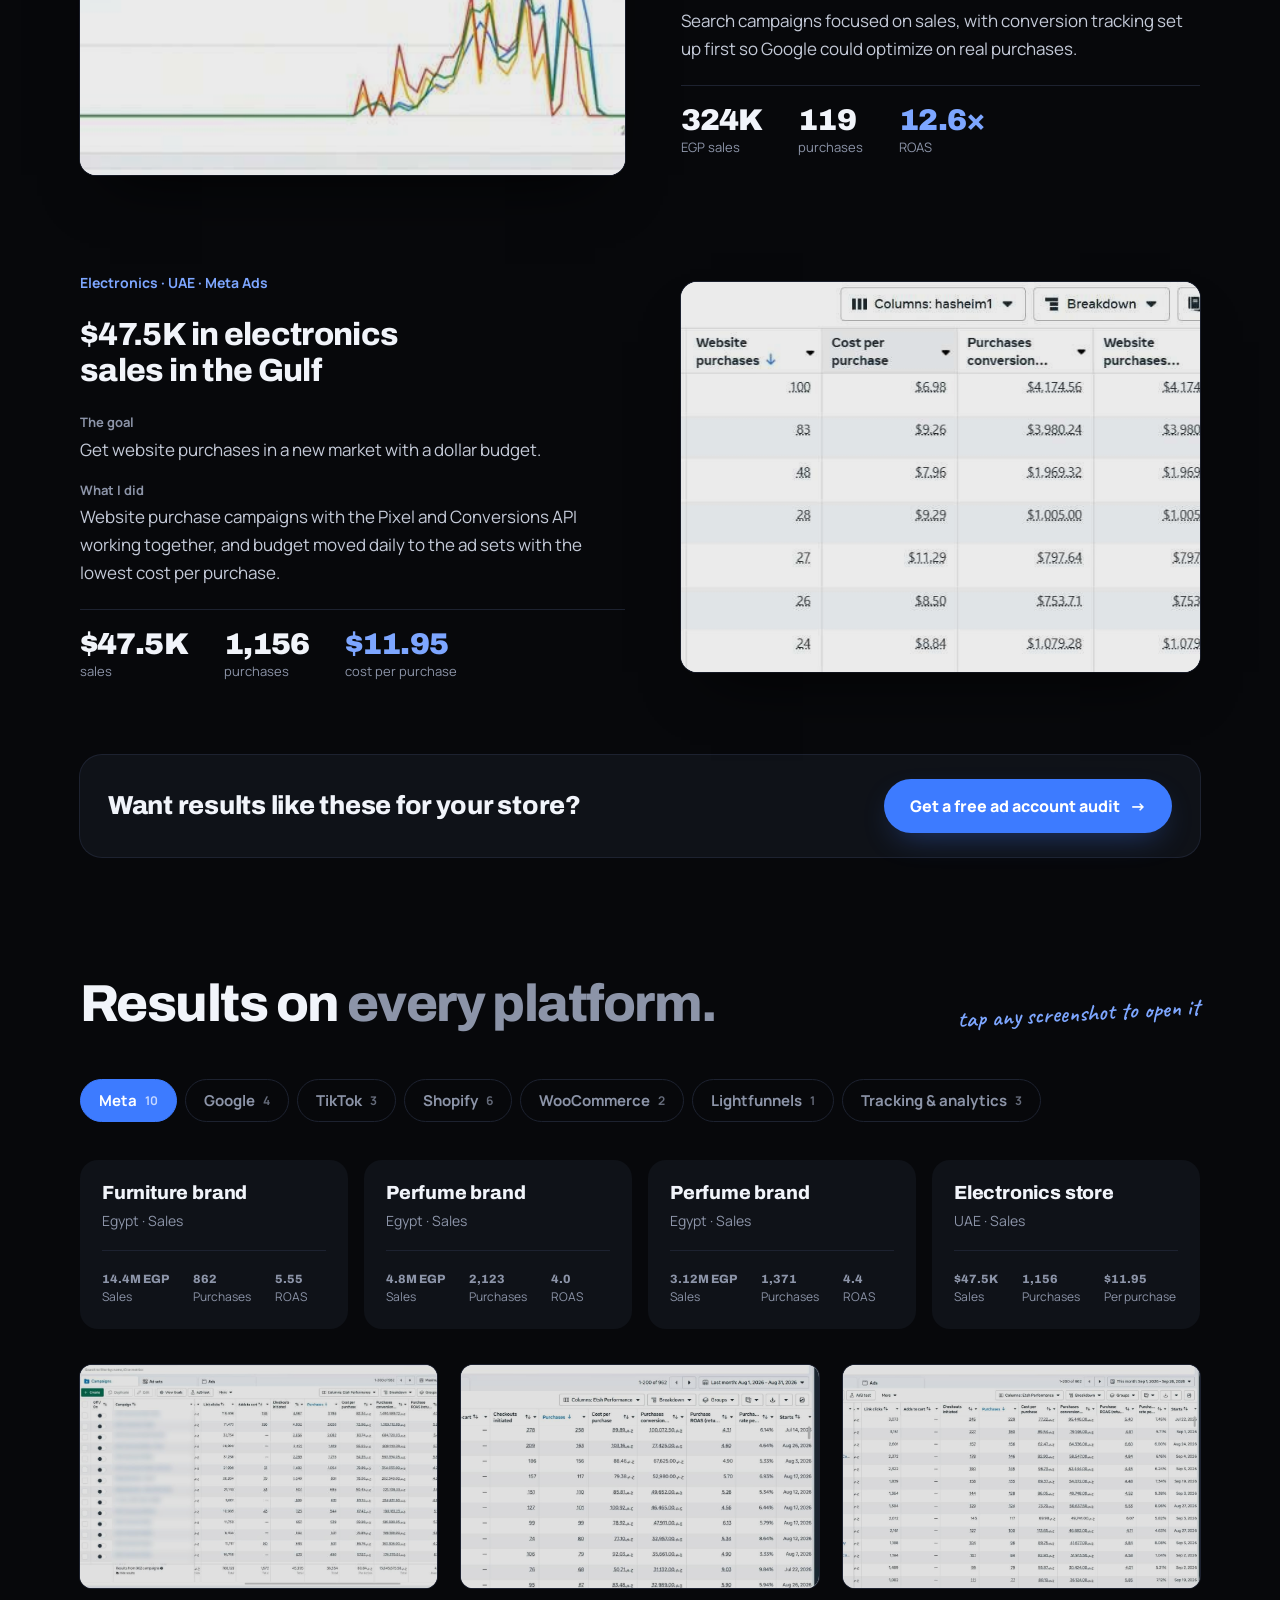
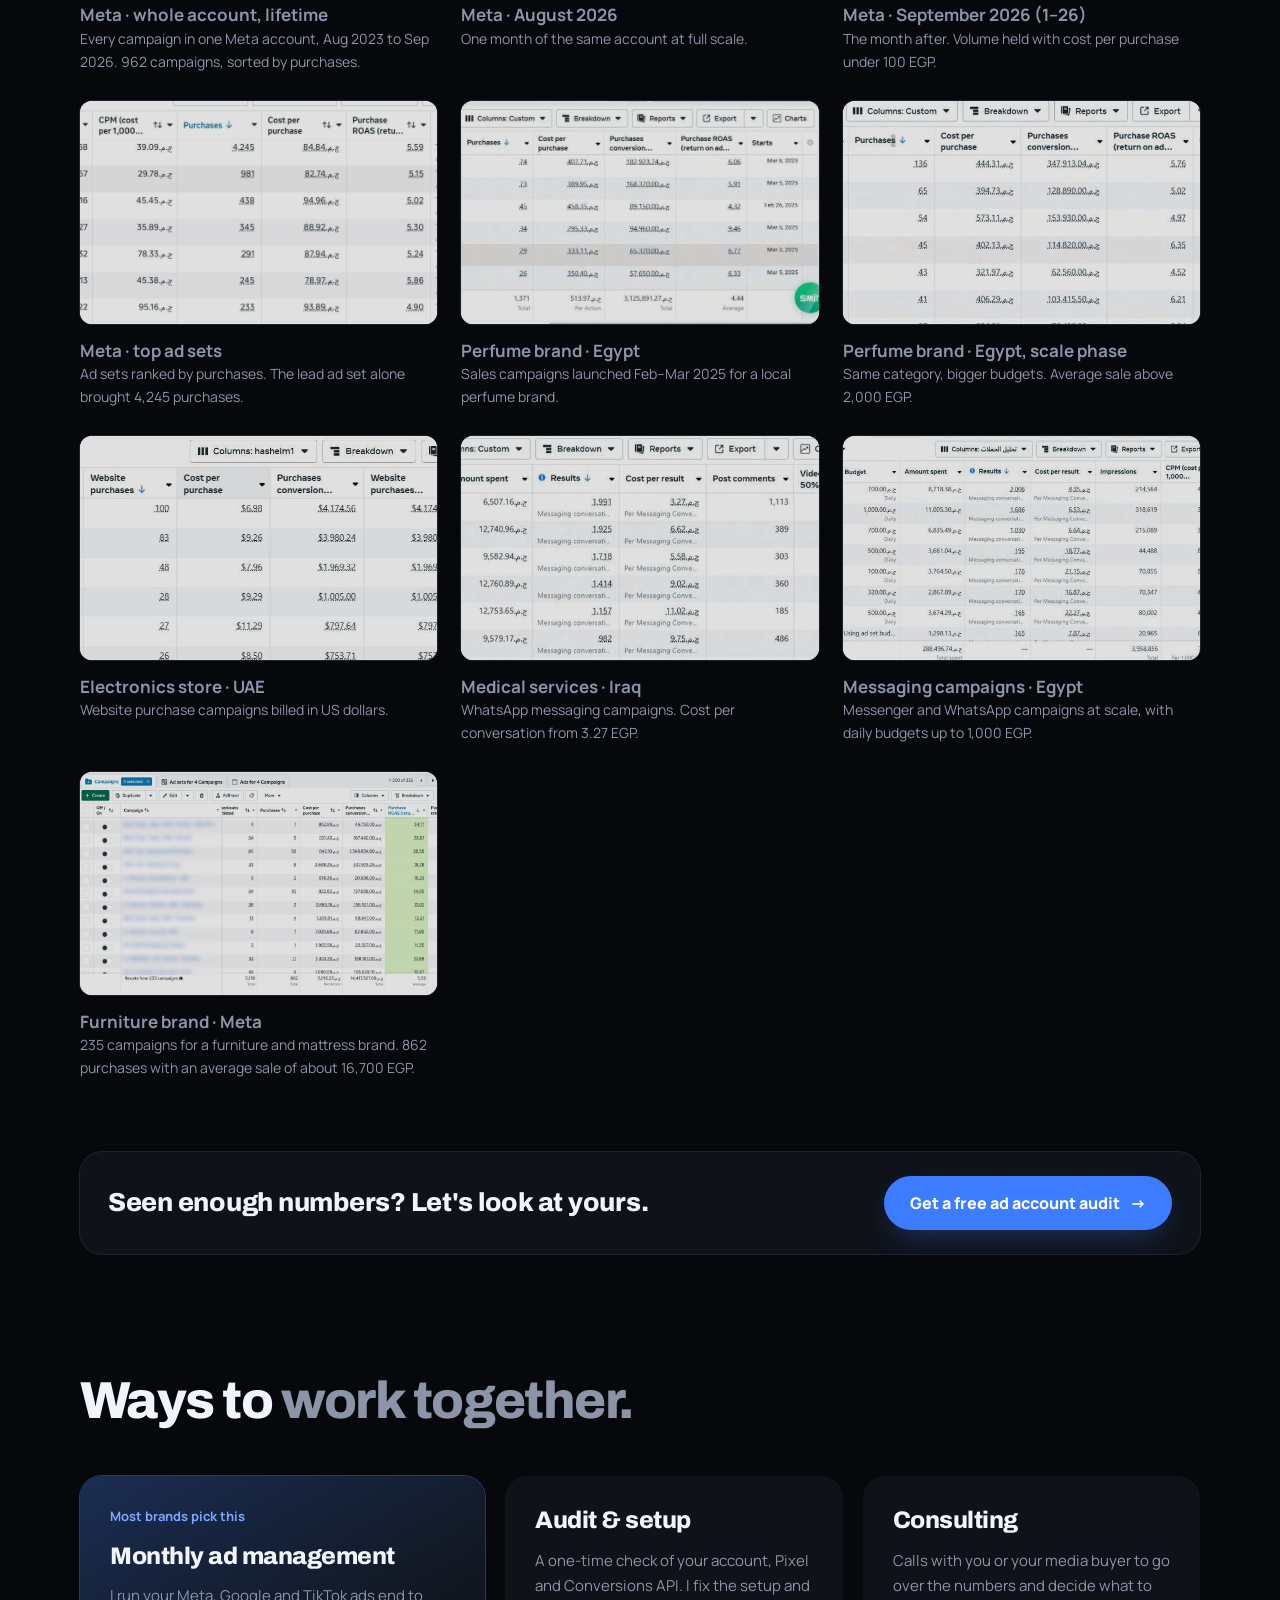
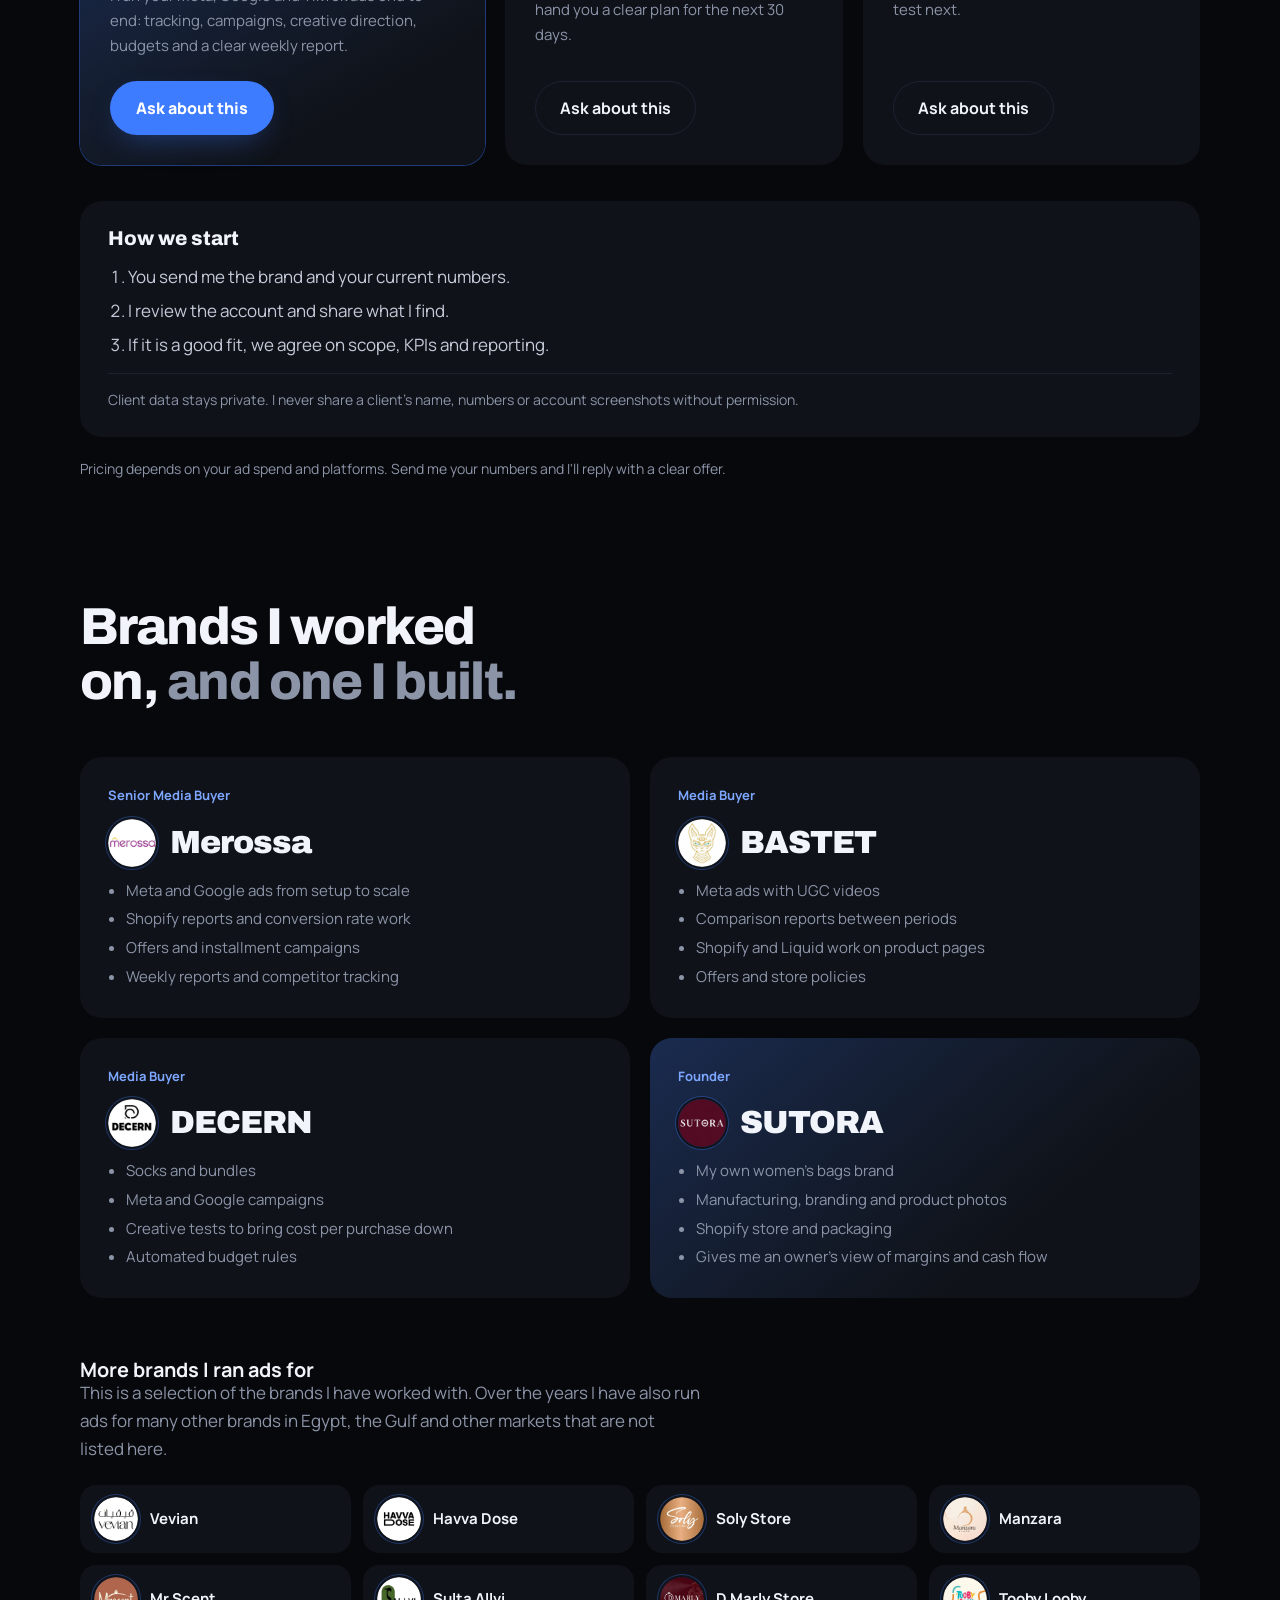
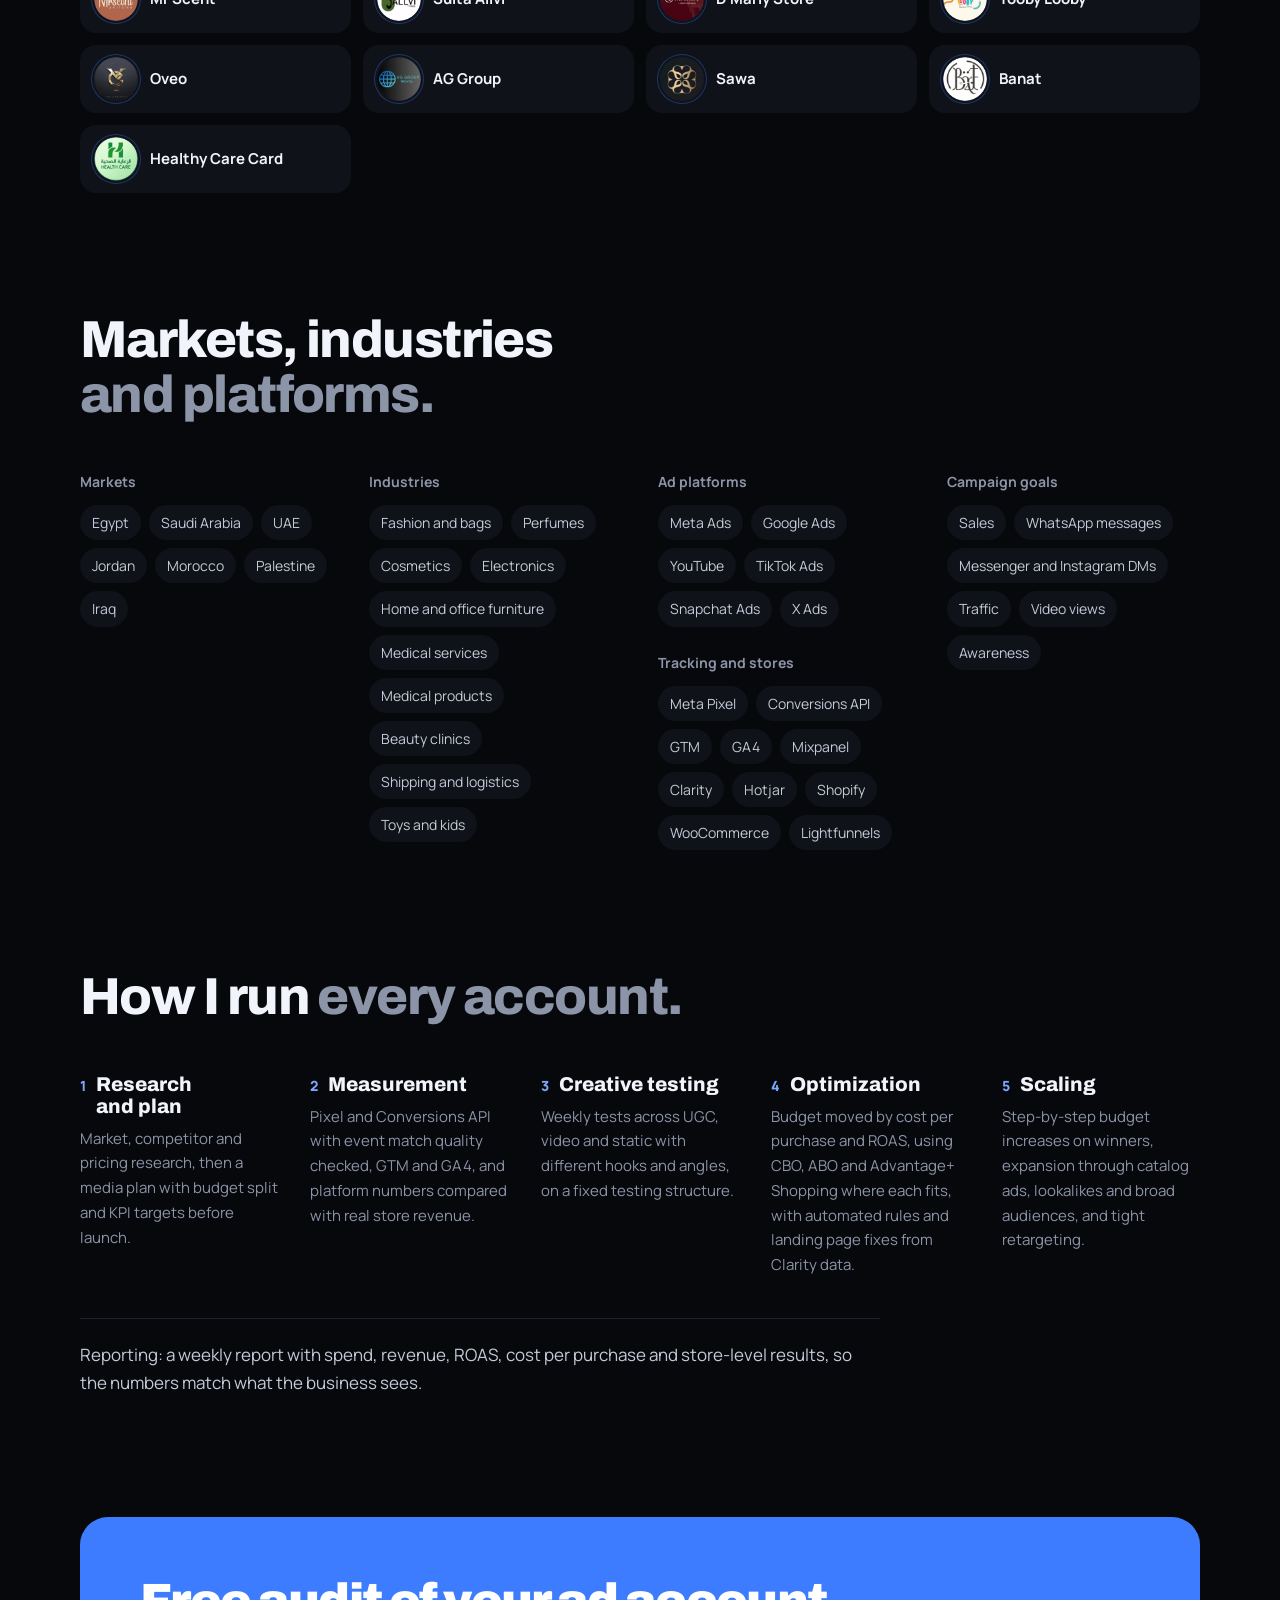
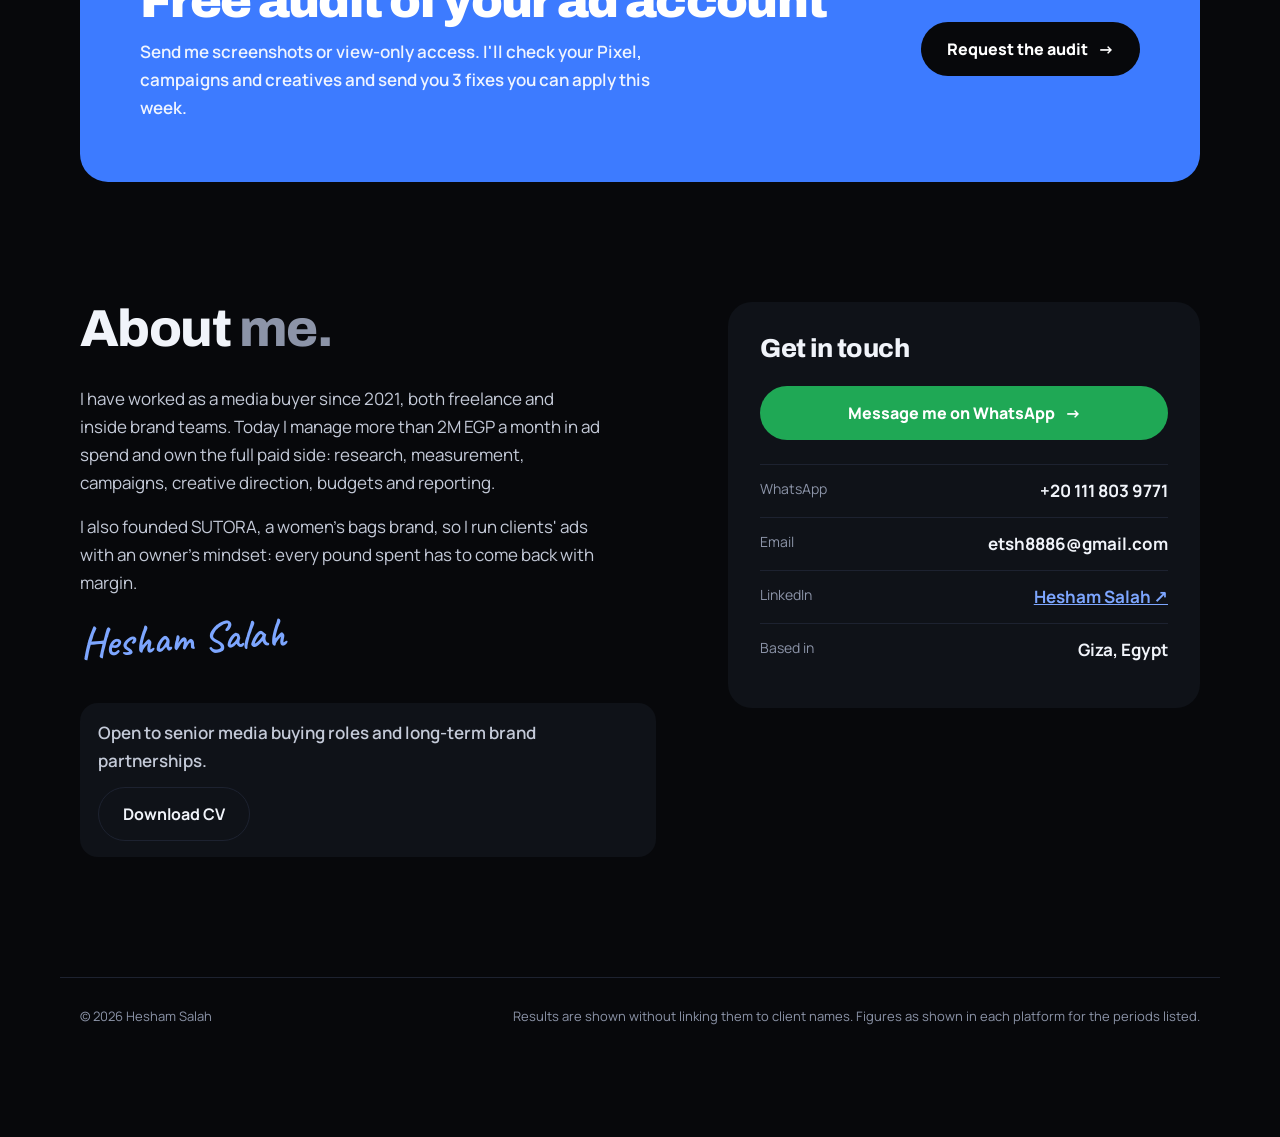
==== commit 7690c1dc: "Hero brands: Merossa, Havva Dose, DECERN" ====
--- a/index.html
+++ b/index.html
@@ -57,7 +57,7 @@
       <a class="btn2" href="cv/Hesham-Salah-CV.pdf" target="_blank" rel="noopener" data-cv data-i18n="cta2">Download CV</a>
     </div>
     <p class="micro" data-i18n="micro">Free, and the form takes about a minute</p>
-    <div class="trust-in"><span class="avatars"><img src="images/brands/vevian.png" alt="Vevian" width="40" height="40"><img src="images/brands/havva-dose.png" alt="Havva Dose" width="40" height="40"><img src="images/brands/decern.png" alt="DECERN" width="40" height="40"><img src="images/brands/bastet.png" alt="BASTET" width="40" height="40"><img src="images/brands/merossa.png" alt="Merossa" width="40" height="40"><img src="images/brands/soly-store.png" alt="Soly Store" width="40" height="40"></span><span class="tw"><span data-i18n="trust2">Worked with 17+ brands, including</span> <b>Merossa, BASTET, DECERN</b></span></div>
+    <div class="trust-in"><span class="avatars"><img src="images/brands/vevian.png" alt="Vevian" width="40" height="40"><img src="images/brands/havva-dose.png" alt="Havva Dose" width="40" height="40"><img src="images/brands/decern.png" alt="DECERN" width="40" height="40"><img src="images/brands/bastet.png" alt="BASTET" width="40" height="40"><img src="images/brands/merossa.png" alt="Merossa" width="40" height="40"><img src="images/brands/soly-store.png" alt="Soly Store" width="40" height="40"></span><span class="tw"><span data-i18n="trust2">Worked with 17+ brands, including</span> <b data-i18n="tnames">Merossa, Havva Dose, DECERN</b></span></div>
   </div>
   <div class="stage">
     <div class="ring" aria-hidden="true"></div>
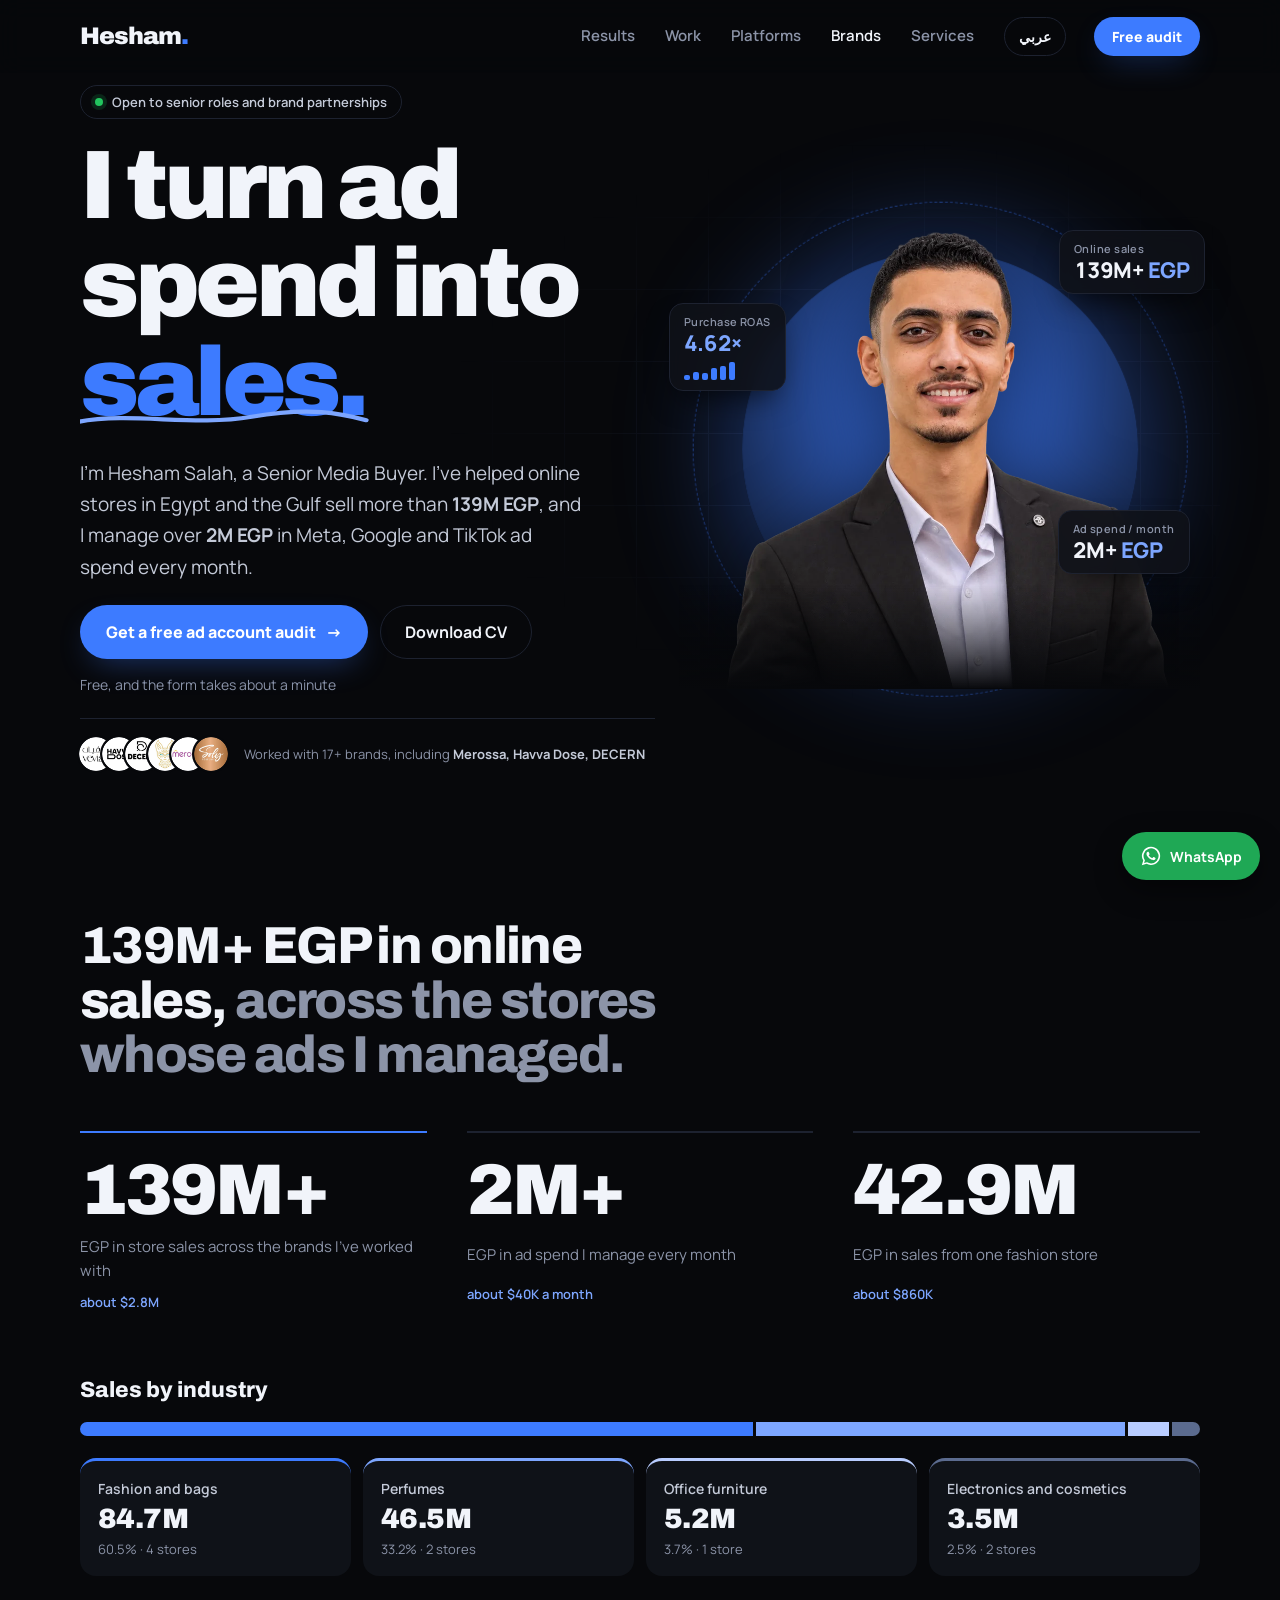
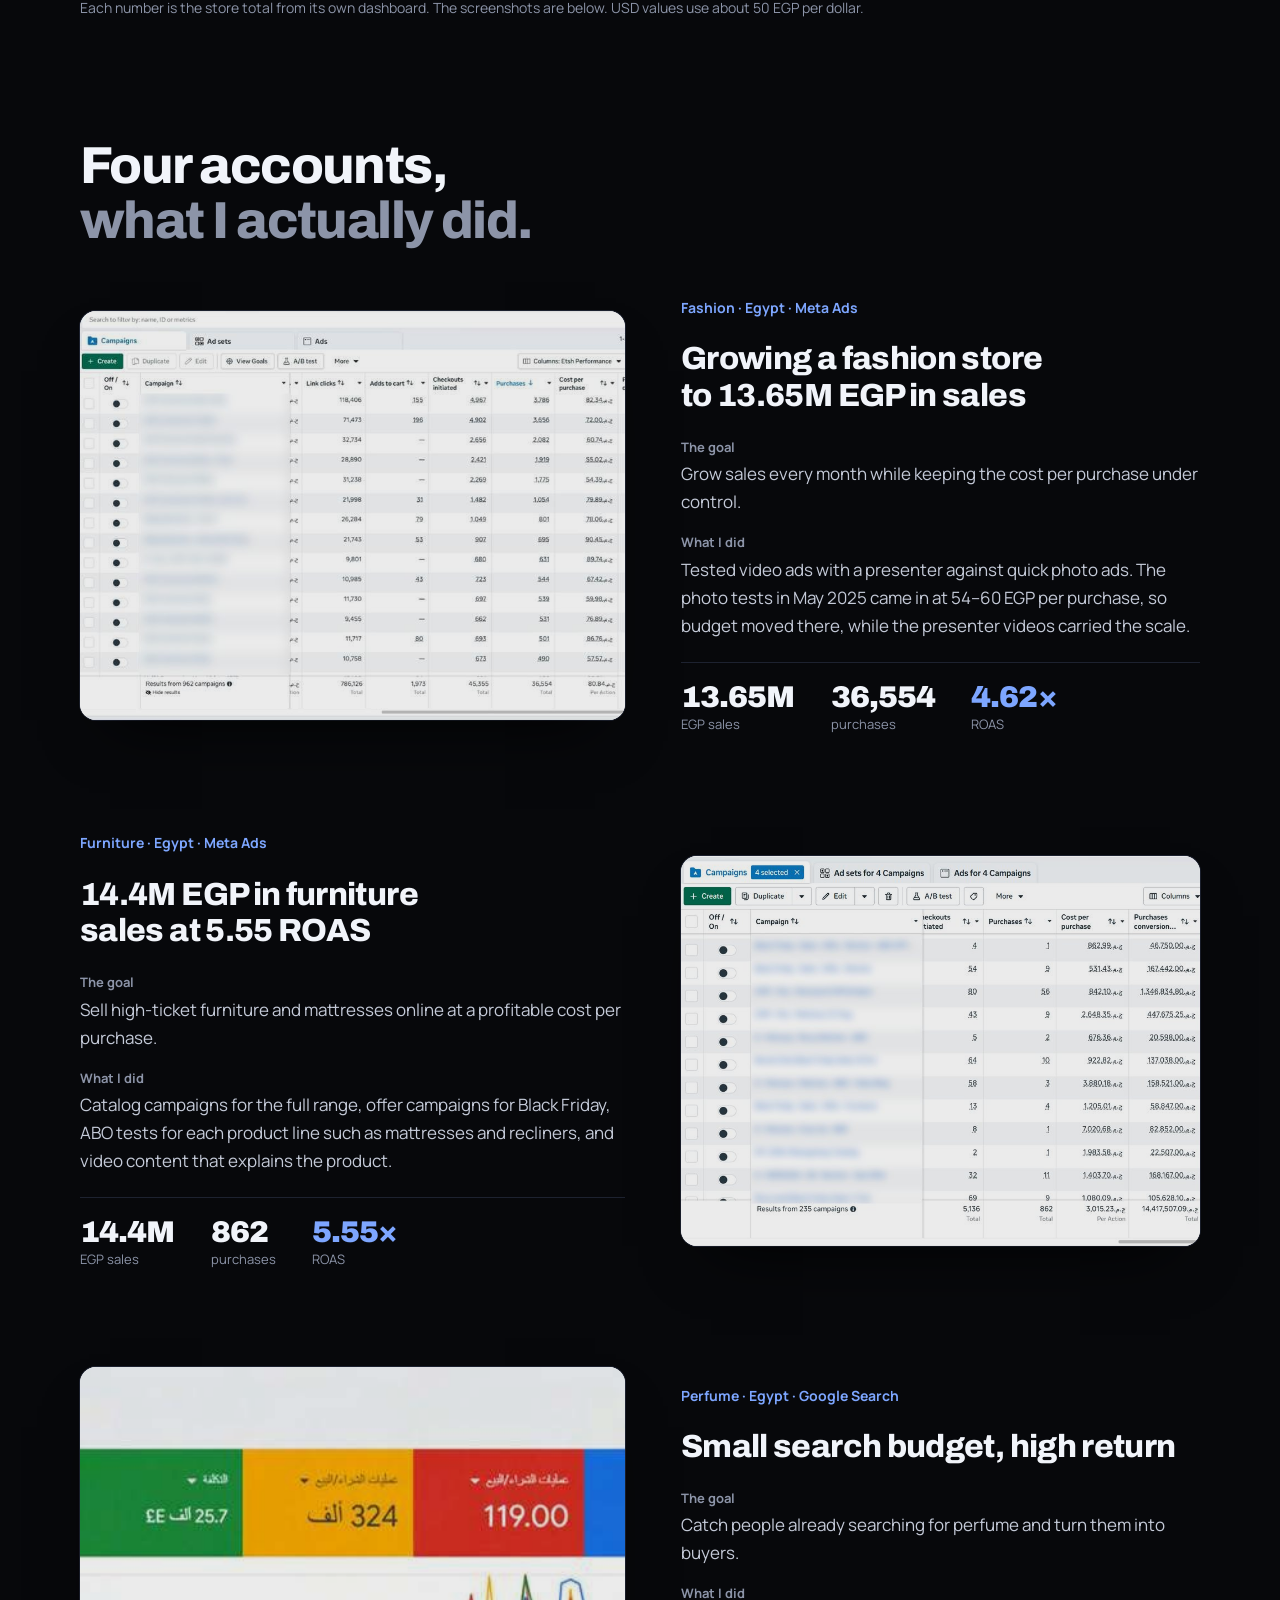
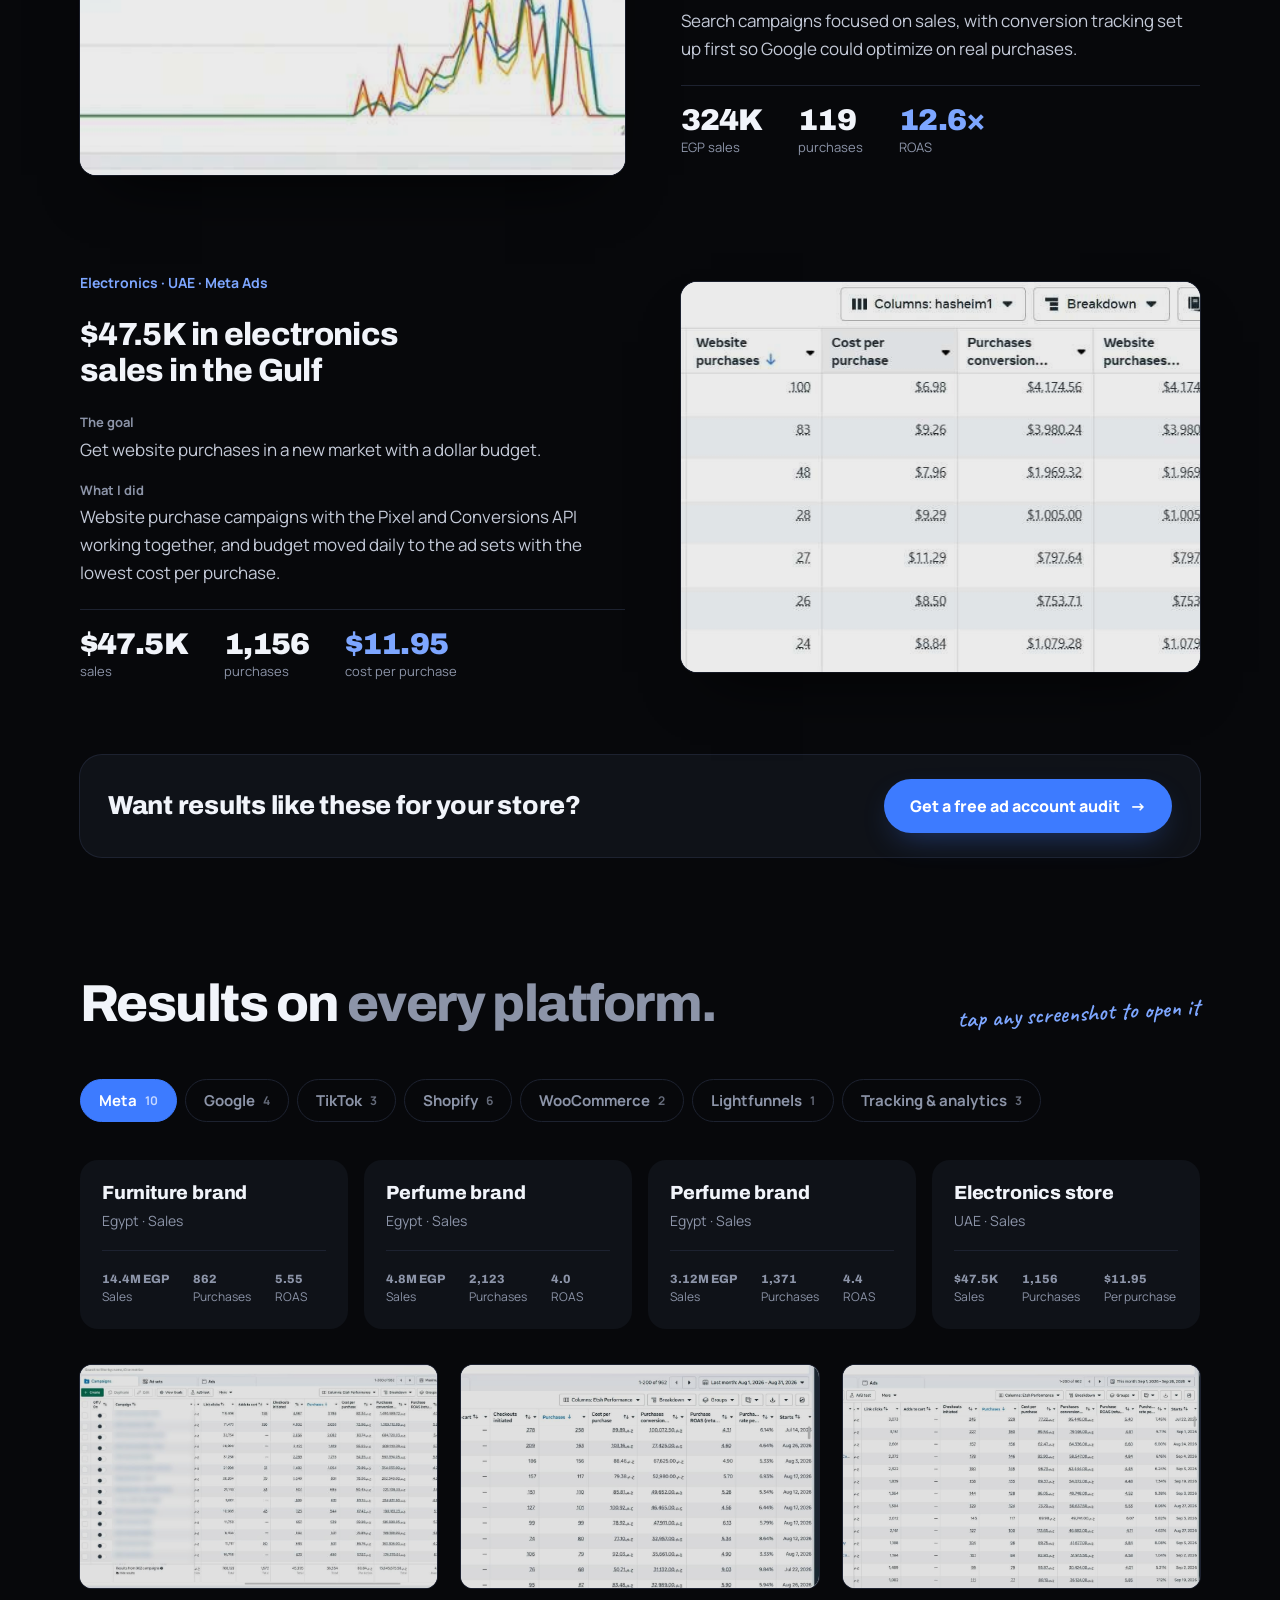
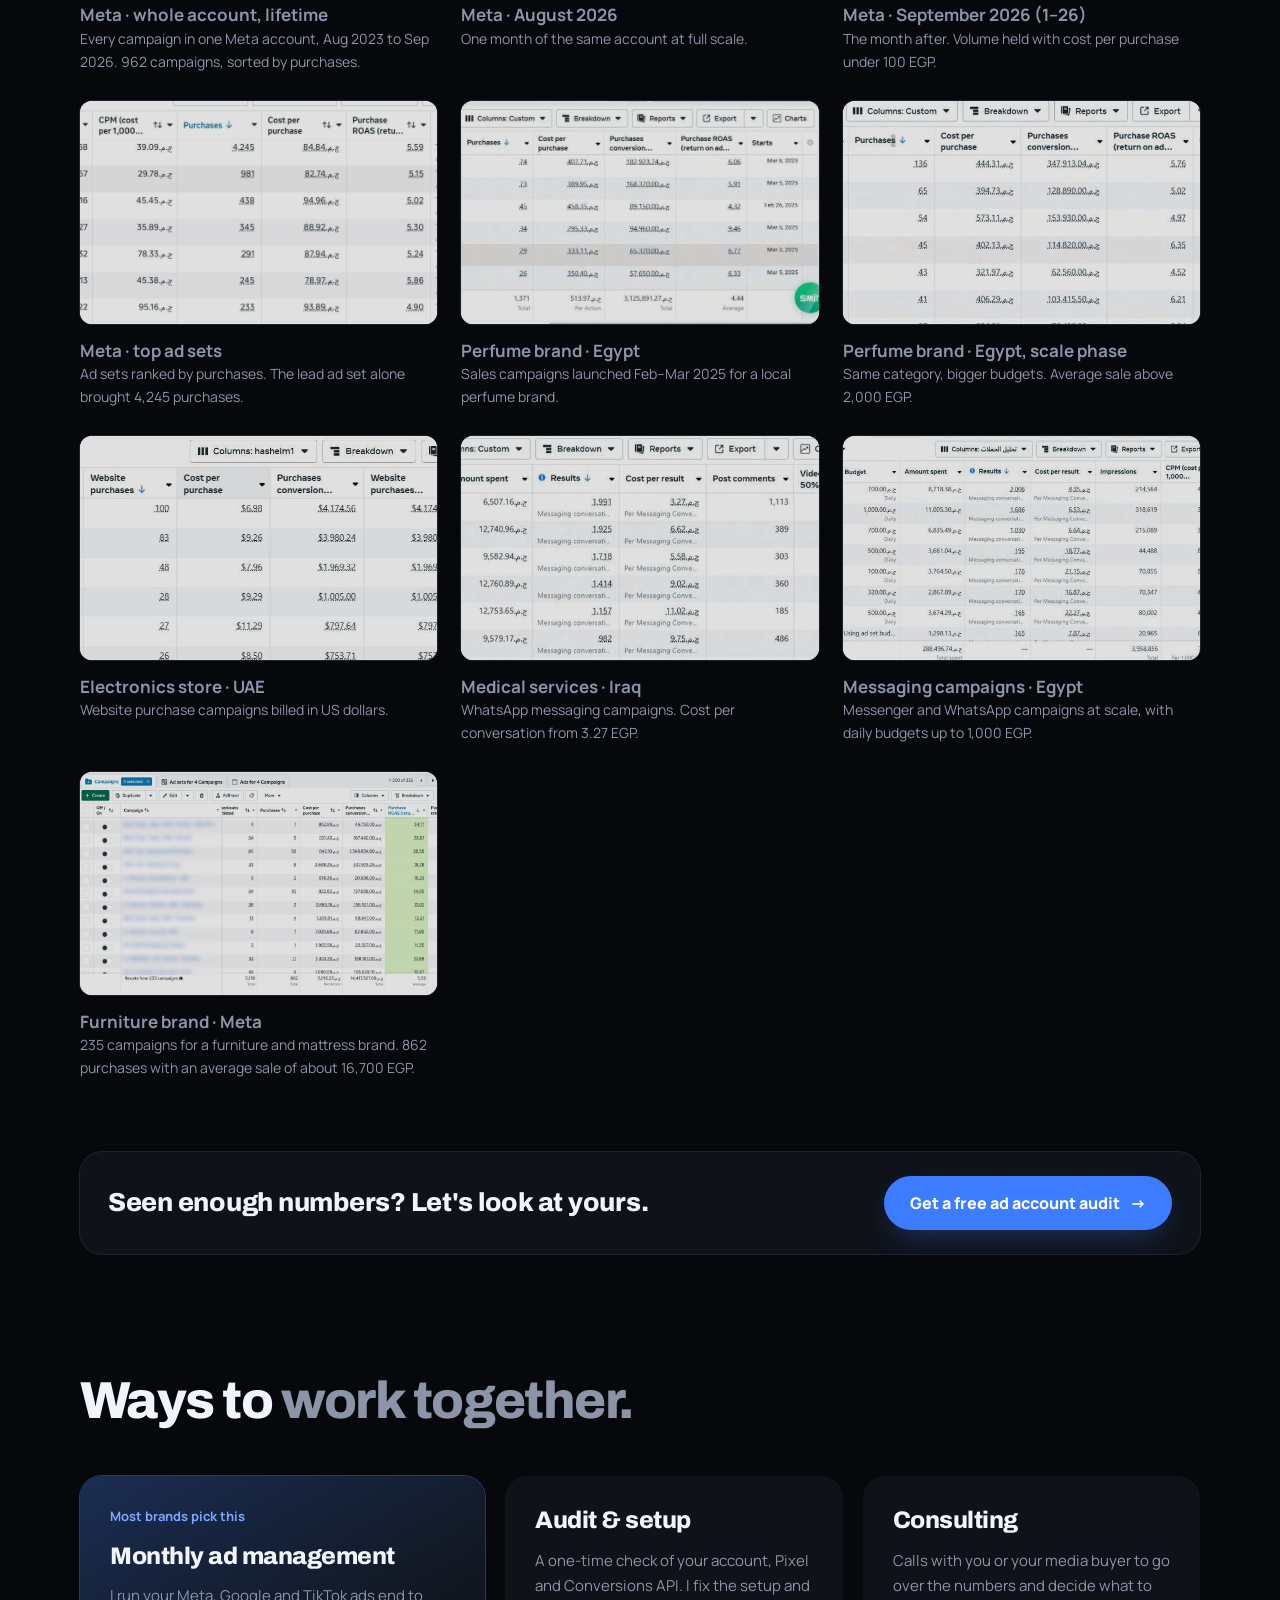
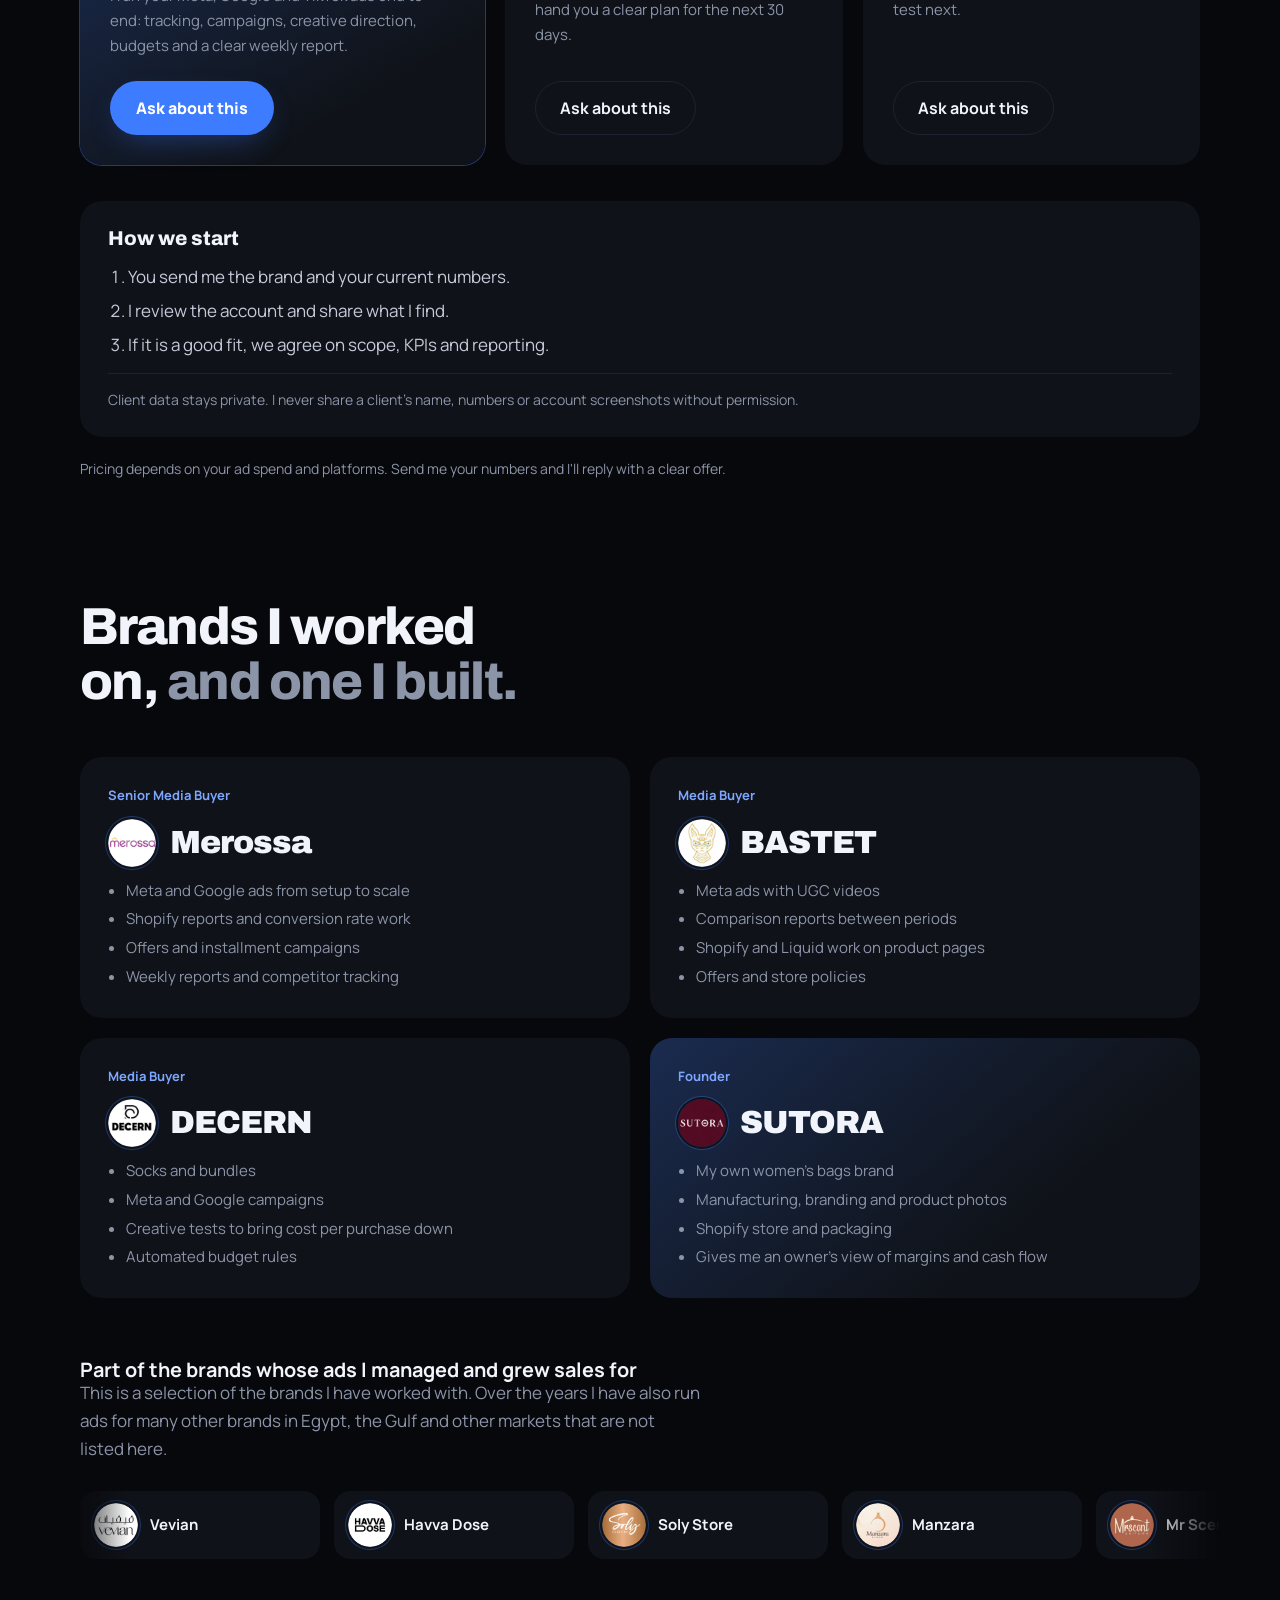
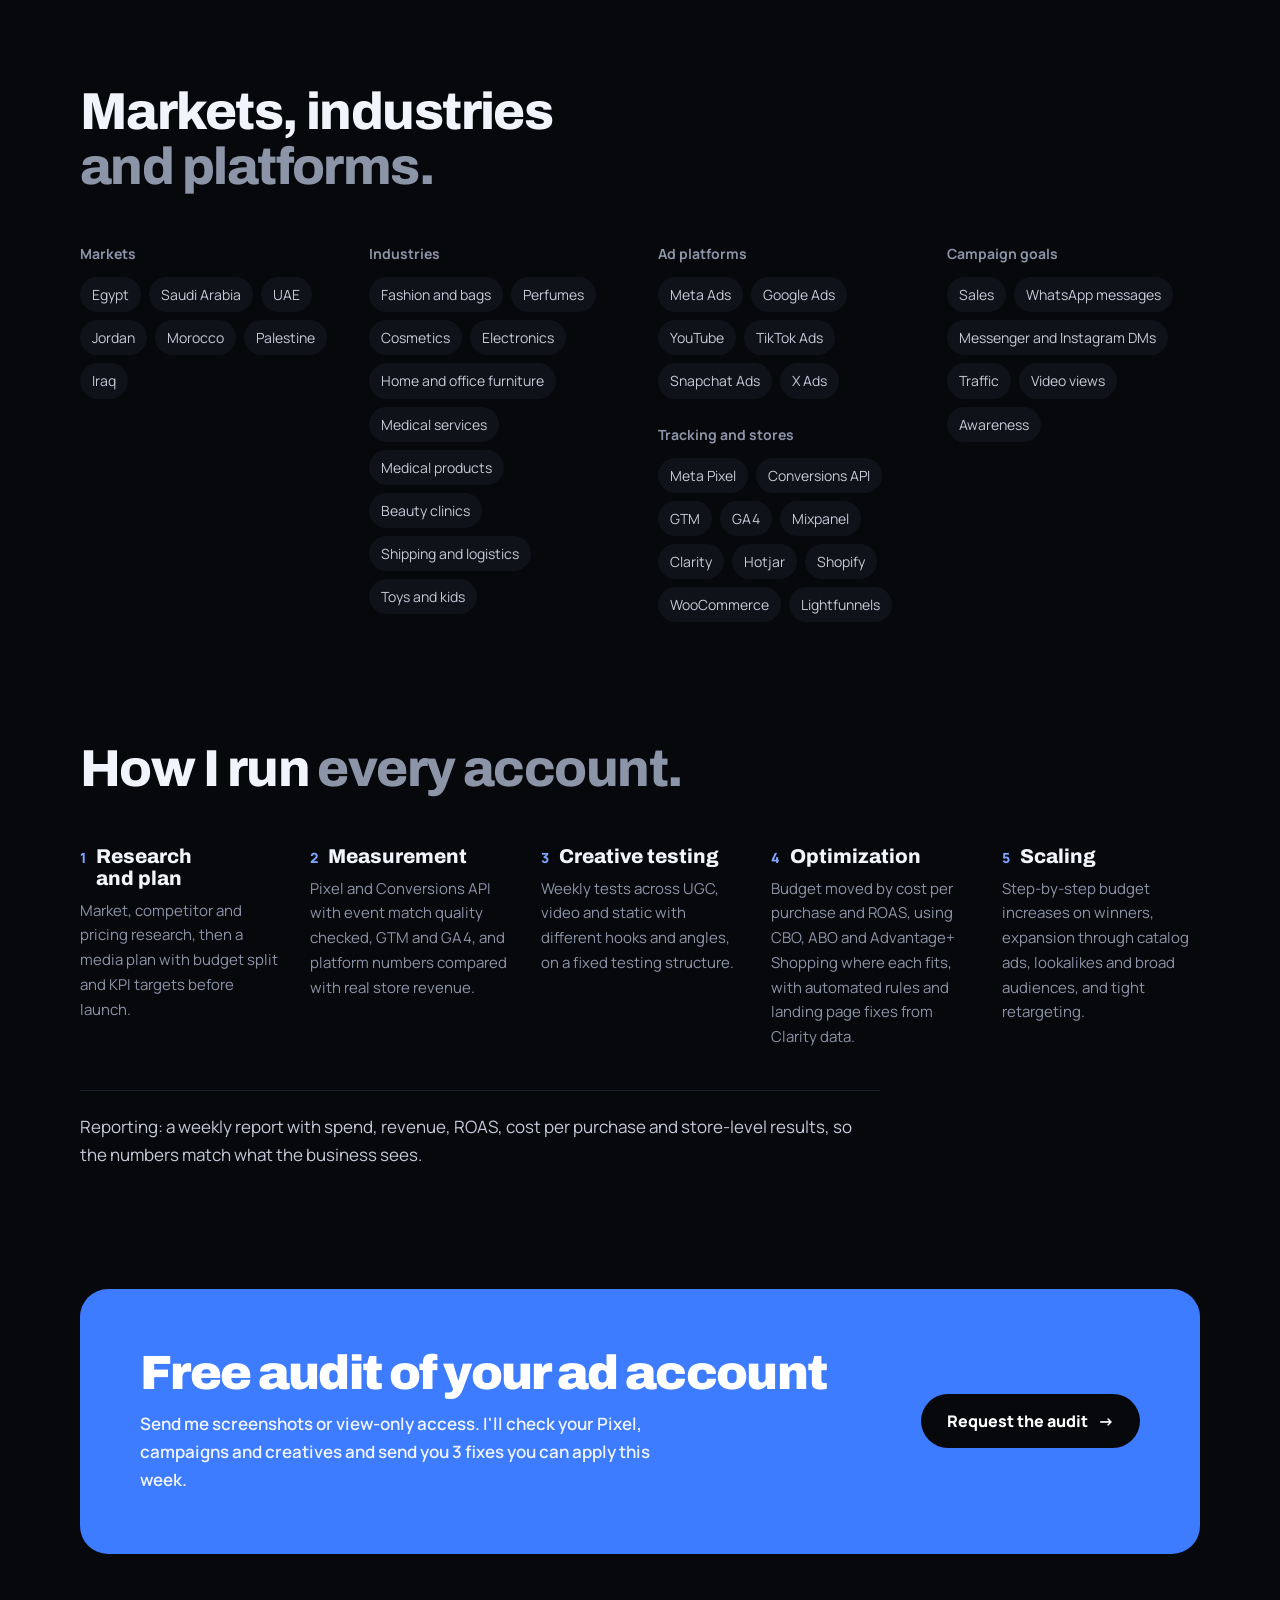
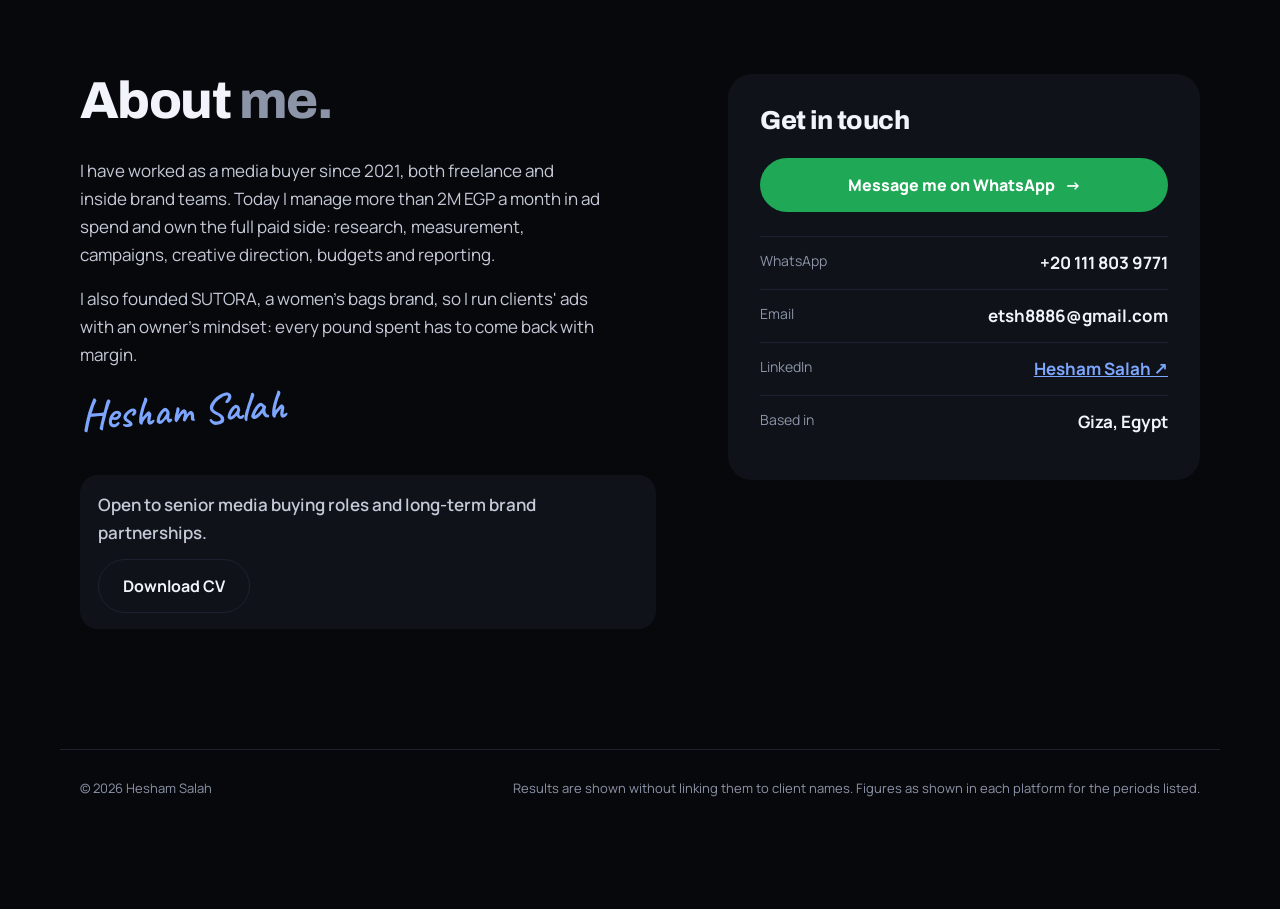
==== commit 068db332: "Brand list as a moving carousel with a new title" ====
--- a/index.html
+++ b/index.html
@@ -191,9 +191,9 @@
     <article class="brand"><div><span class="role" data-i18n="b2r">Media Buyer</span><h3><img class="blogo" src="images/brands/decern.png" alt="" width="48" height="48" loading="lazy">DECERN</h3><ul><li data-i18n="b3a">Socks and bundles</li><li data-i18n="b3b">Meta and Google campaigns</li><li data-i18n="b3c">Creative tests to bring cost per purchase down</li><li data-i18n="b3d">Automated budget rules</li></ul></div></article>
     <article class="brand founder"><span class="role" data-i18n="b4r">Founder</span><h3><img class="blogo" src="images/brands/sutora.png" alt="" width="48" height="48" loading="lazy">SUTORA</h3><ul><li data-i18n="b4a">My own women's bags brand</li><li data-i18n="b4b">Manufacturing, branding and product photos</li><li data-i18n="b4c">Shopify store and packaging</li><li data-i18n="b4d">Gives me an owner's view of margins and cash flow</li></ul></article>
   </div>
-  <h3 class="h3 more-h" data-i18n="bmore">More brands I ran ads for</h3>
+  <h3 class="h3 more-h" data-i18n="bmore">Part of the brands whose ads I managed and grew sales for</h3>
   <p class="bnote" data-i18n="bnote">This is a selection of the brands I have worked with. Over the years I have also run ads for many other brands in Egypt, the Gulf and other markets that are not listed here.</p>
-  <ul class="blist"><li><img src="images/brands/vevian.png" alt="" width="56" height="56" loading="lazy"><span data-i18n="bn0">Vevian</span></li><li><img src="images/brands/havva-dose.png" alt="" width="56" height="56" loading="lazy"><span>Havva Dose</span></li><li><img src="images/brands/soly-store.png" alt="" width="56" height="56" loading="lazy"><span>Soly Store</span></li><li><img src="images/brands/manzara.png" alt="" width="56" height="56" loading="lazy"><span>Manzara</span></li><li><img src="images/brands/mr-scent.png" alt="" width="56" height="56" loading="lazy"><span>Mr Scent</span></li><li><img src="images/brands/sulta-allvi.png" alt="" width="56" height="56" loading="lazy"><span>Sulta Allvi</span></li><li><img src="images/brands/d-marly-store.png" alt="" width="56" height="56" loading="lazy"><span>D Marly Store</span></li><li><img src="images/brands/tooby-looby.png" alt="" width="56" height="56" loading="lazy"><span>Tooby Looby</span></li><li><img src="images/brands/oveo.png" alt="" width="56" height="56" loading="lazy"><span>Oveo</span></li><li><img src="images/brands/ag-group.png" alt="" width="56" height="56" loading="lazy"><span>AG Group</span></li><li><img src="images/brands/sawa.png" alt="" width="56" height="56" loading="lazy"><span data-i18n="bn2">Sawa</span></li><li><img src="images/brands/banat.png" alt="" width="56" height="56" loading="lazy"><span data-i18n="bn3">Banat</span></li><li><img src="images/brands/healthy-care-card.png" alt="" width="56" height="56" loading="lazy"><span data-i18n="bn1">Healthy Care Card</span></li></ul>
+  <div class="marquee"><ul class="blist"><li><img src="images/brands/vevian.png" alt="" width="56" height="56" loading="lazy"><span data-i18n="bn0">Vevian</span></li><li><img src="images/brands/havva-dose.png" alt="" width="56" height="56" loading="lazy"><span>Havva Dose</span></li><li><img src="images/brands/soly-store.png" alt="" width="56" height="56" loading="lazy"><span>Soly Store</span></li><li><img src="images/brands/manzara.png" alt="" width="56" height="56" loading="lazy"><span>Manzara</span></li><li><img src="images/brands/mr-scent.png" alt="" width="56" height="56" loading="lazy"><span>Mr Scent</span></li><li><img src="images/brands/sulta-allvi.png" alt="" width="56" height="56" loading="lazy"><span>Sulta Allvi</span></li><li><img src="images/brands/d-marly-store.png" alt="" width="56" height="56" loading="lazy"><span>D Marly Store</span></li><li><img src="images/brands/tooby-looby.png" alt="" width="56" height="56" loading="lazy"><span>Tooby Looby</span></li><li><img src="images/brands/oveo.png" alt="" width="56" height="56" loading="lazy"><span>Oveo</span></li><li><img src="images/brands/ag-group.png" alt="" width="56" height="56" loading="lazy"><span>AG Group</span></li><li><img src="images/brands/sawa.png" alt="" width="56" height="56" loading="lazy"><span data-i18n="bn2">Sawa</span></li><li><img src="images/brands/banat.png" alt="" width="56" height="56" loading="lazy"><span data-i18n="bn3">Banat</span></li><li><img src="images/brands/healthy-care-card.png" alt="" width="56" height="56" loading="lazy"><span data-i18n="bn1">Healthy Care Card</span></li></ul></div>
 </section>
 <section class="in sec" id="reach">
   <h2 class="title" data-i18n="t9">Markets, industries <em>and platforms.</em></h2>
--- a/css/style.css
+++ b/css/style.css
@@ -439,3 +439,14 @@
 .ind small{font-size:13px;color:var(--muted)}
 .split{max-width:none}
 @media (max-width:860px){.ind{grid-template-columns:1fr 1fr}}
+
+/* brand carousel */
+.marquee{overflow:hidden;direction:ltr;margin-inline:-20px;padding:6px 20px;-webkit-mask-image:linear-gradient(90deg,transparent,#000 6%,#000 94%,transparent);mask-image:linear-gradient(90deg,transparent,#000 6%,#000 94%,transparent)}
+.marquee .blist{display:flex;flex-wrap:nowrap;width:max-content;gap:14px;grid-template-columns:none}
+.marquee .blist li{flex:0 0 auto;width:240px}
+:root[lang="ar"] .marquee .blist li{direction:rtl}
+.marquee .blist.run{animation:brands 45s linear infinite}
+.marquee:hover .blist.run,.marquee:focus-within .blist.run{animation-play-state:paused}
+@keyframes brands{to{transform:translateX(calc(-50% - 7px))}}
+@media (max-width:640px){.marquee .blist li{width:200px}.marquee .blist.run{animation-duration:35s}}
+@media (prefers-reduced-motion:reduce){.marquee{overflow-x:auto}}
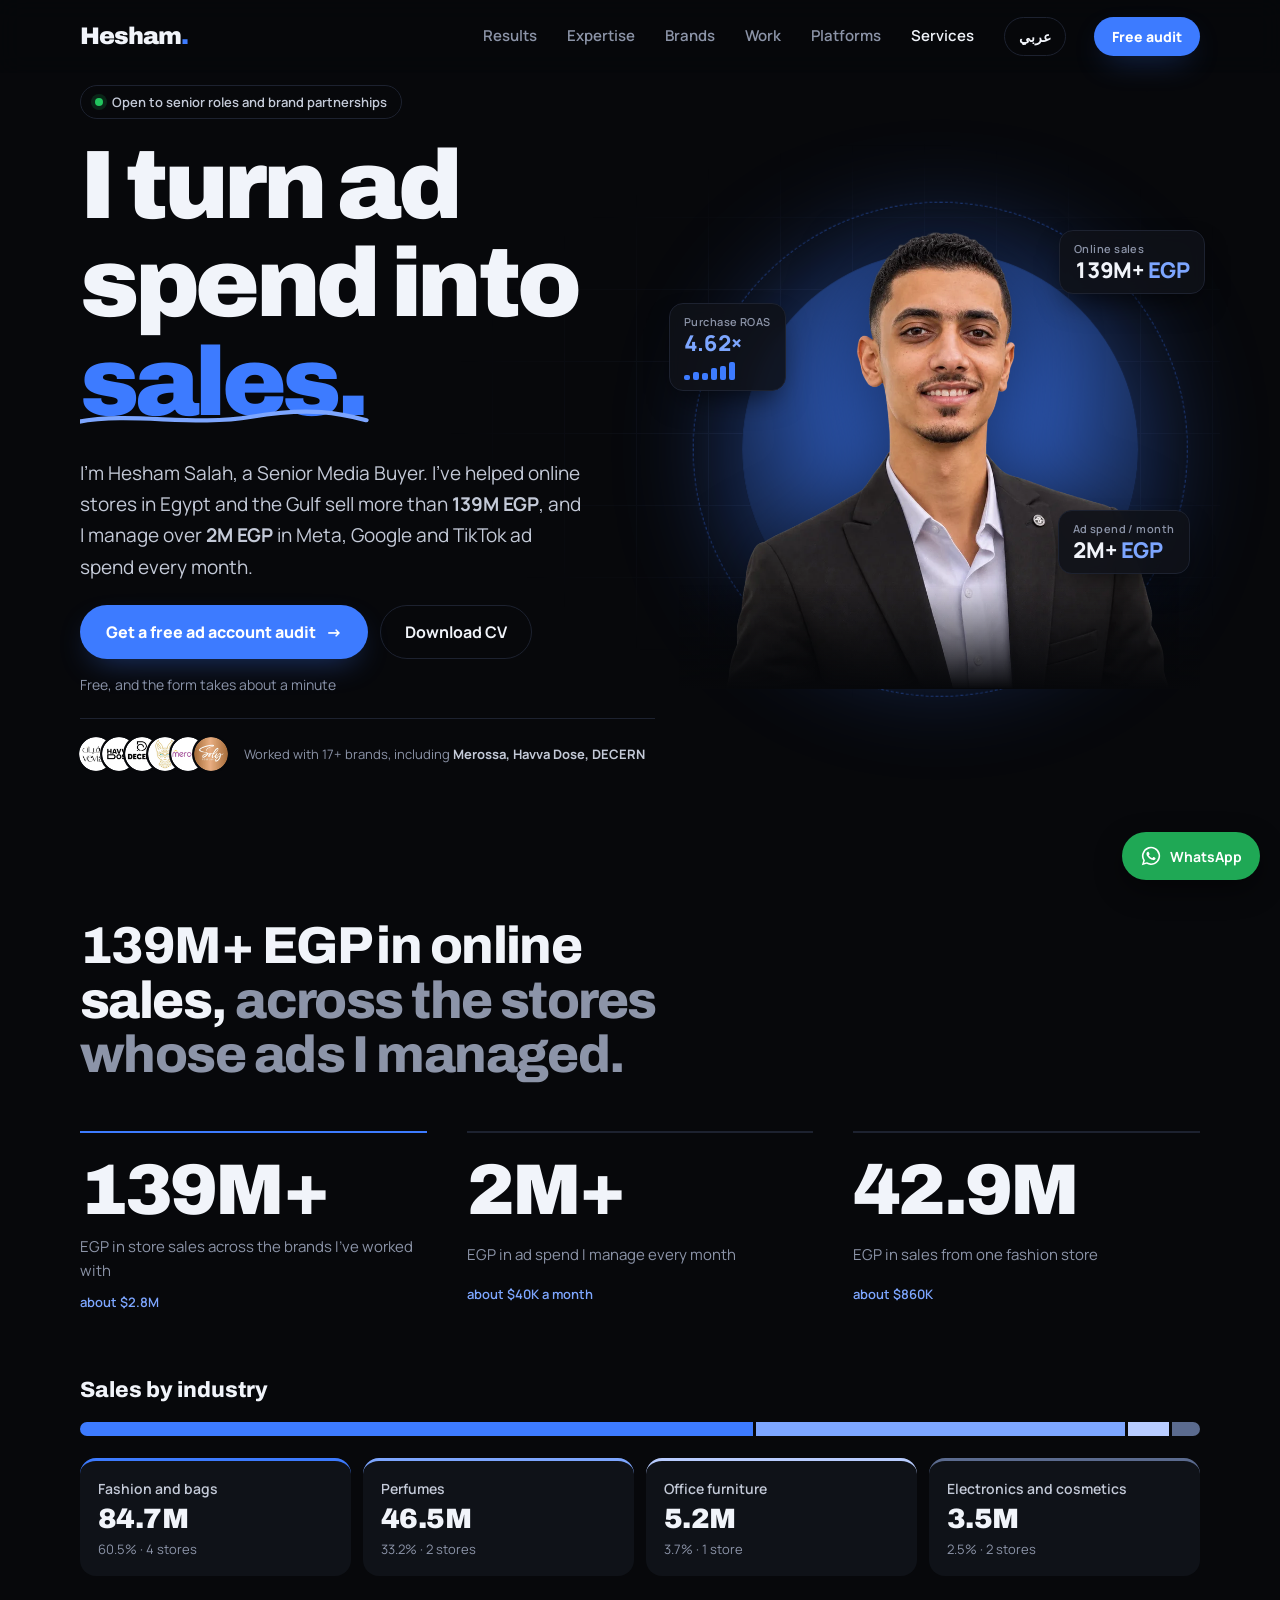
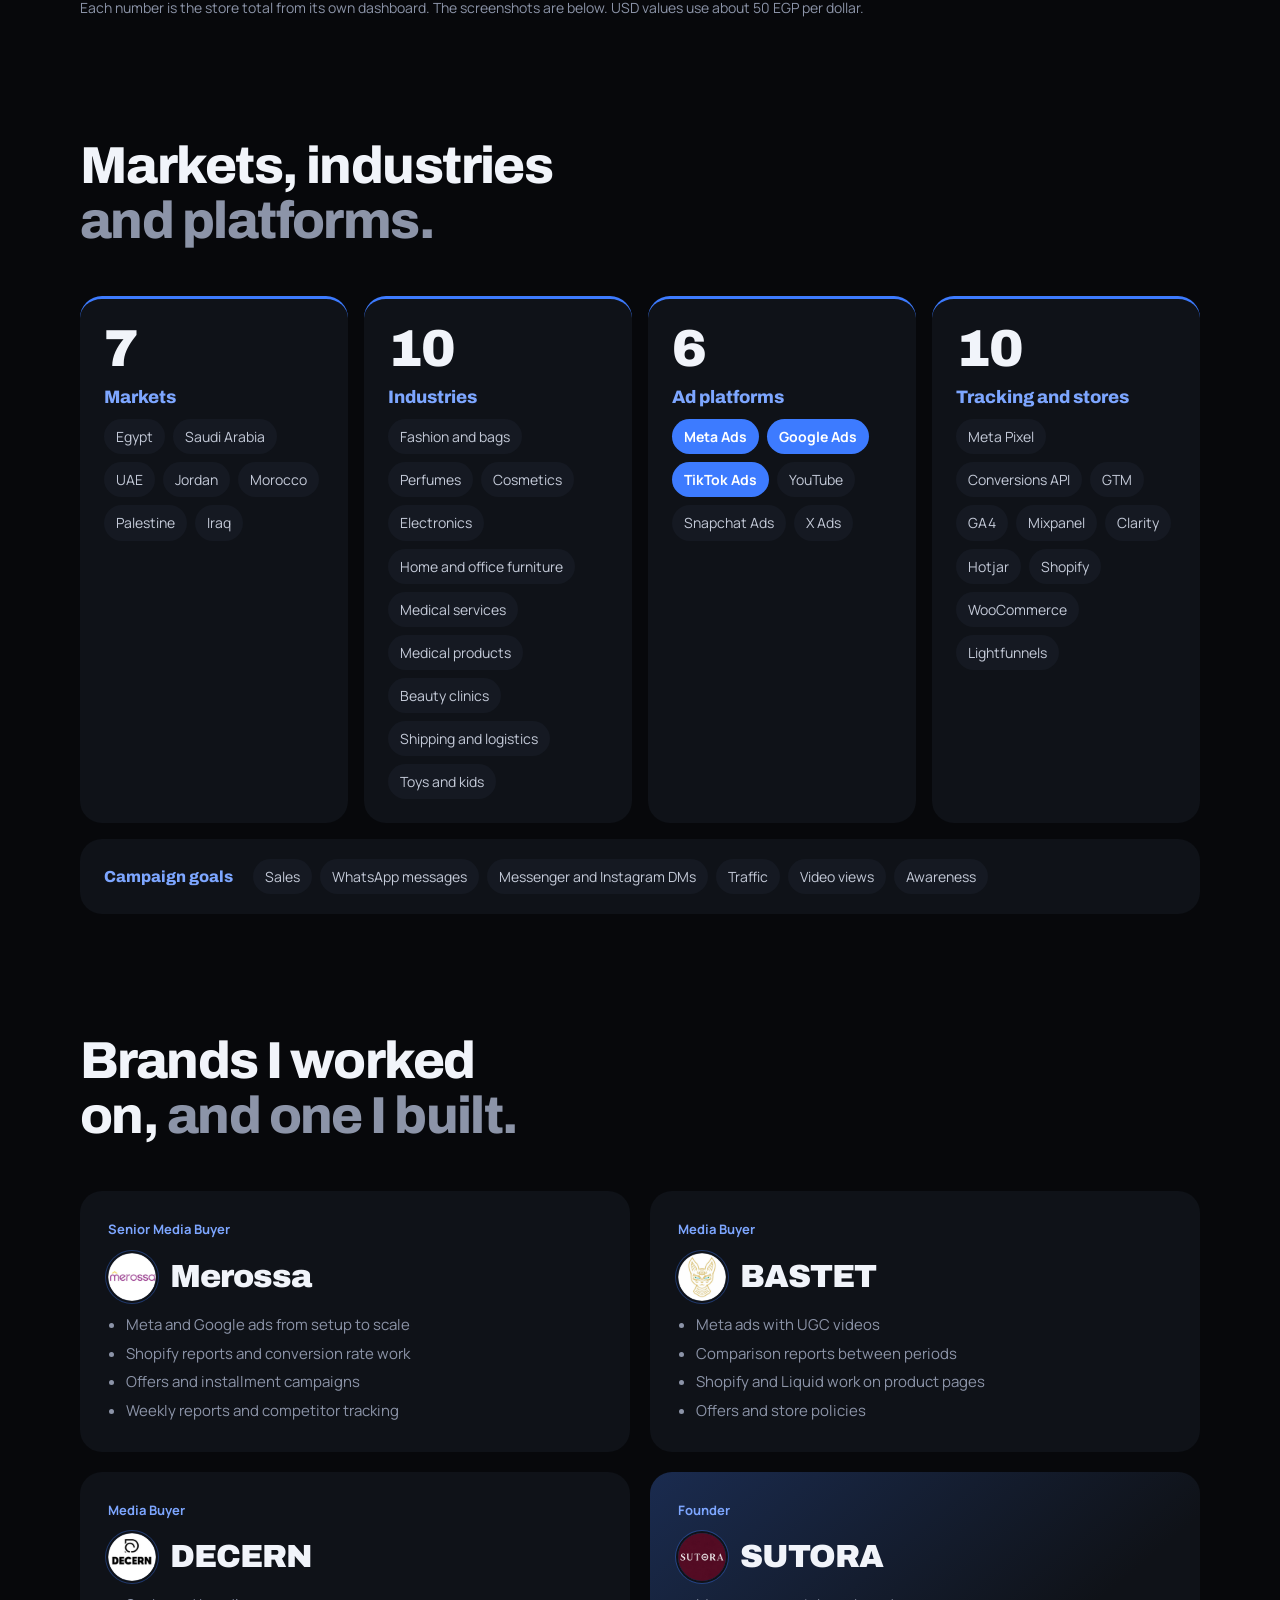
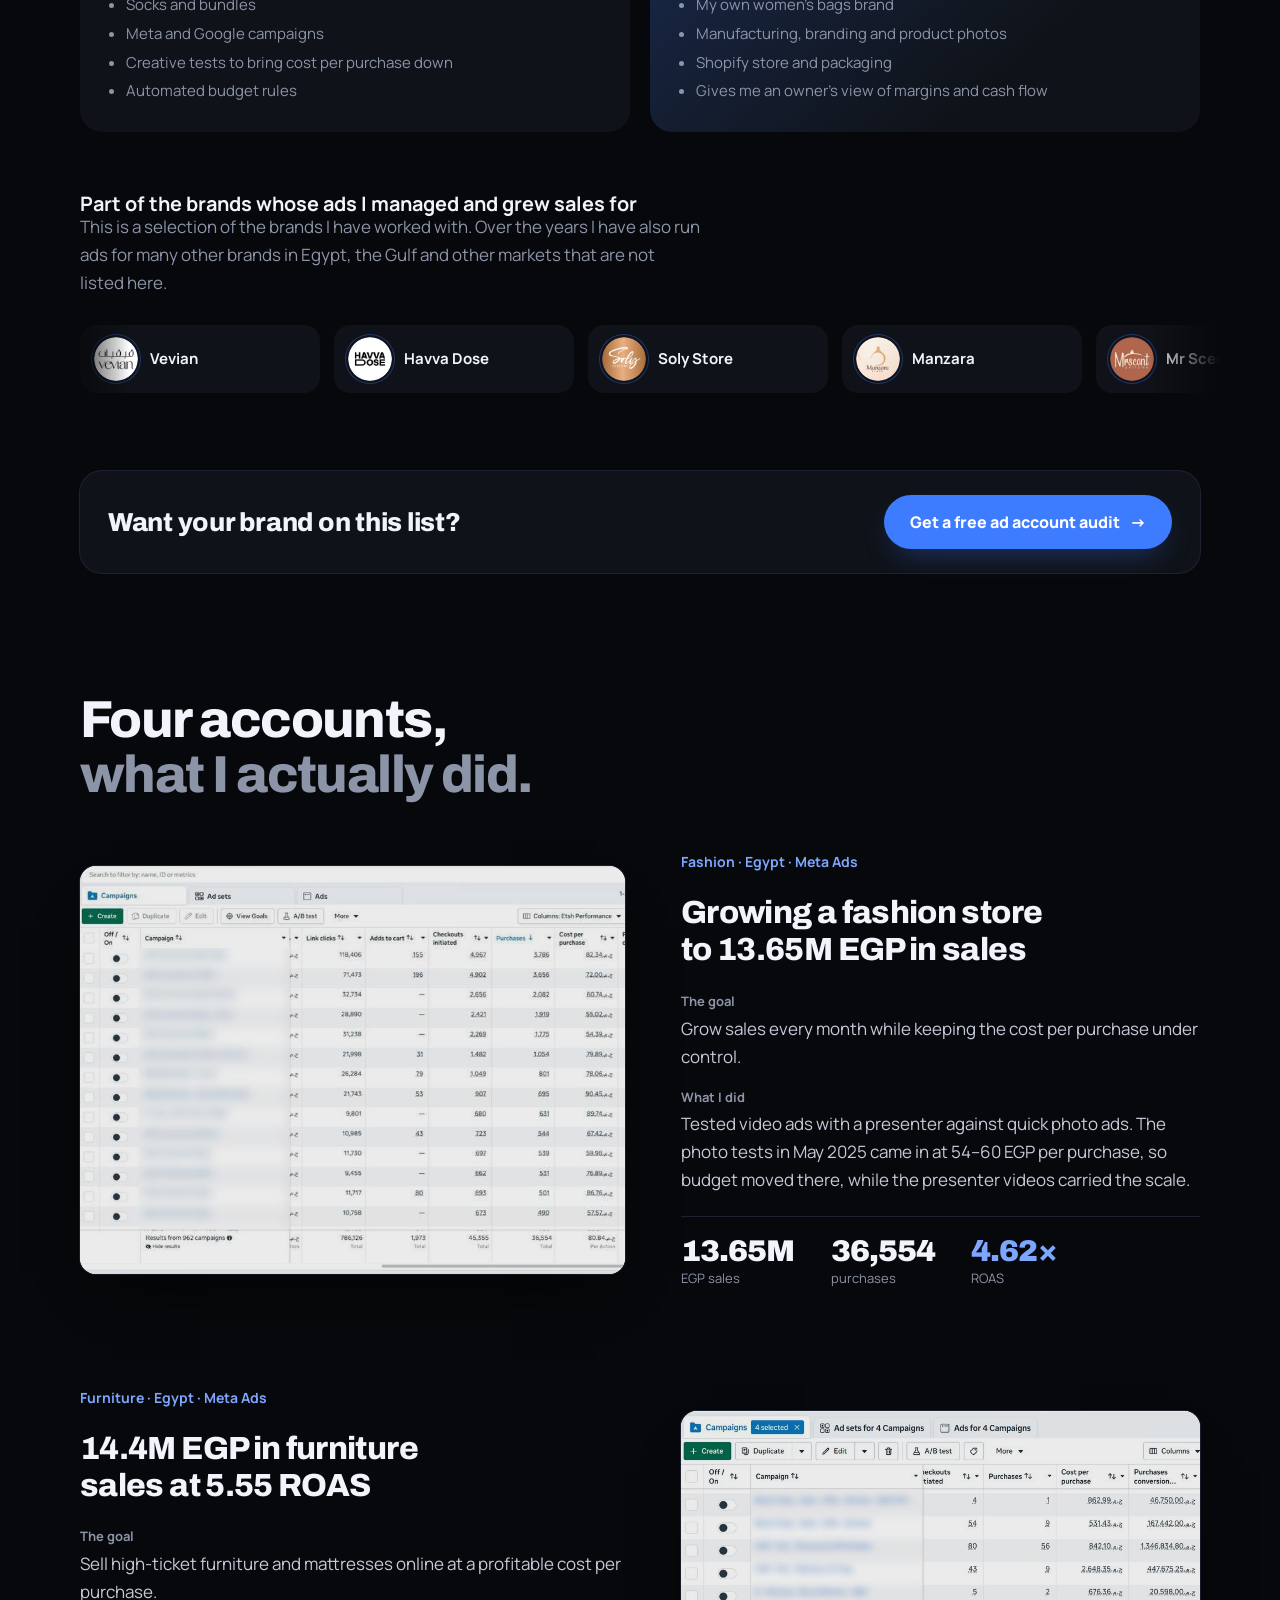
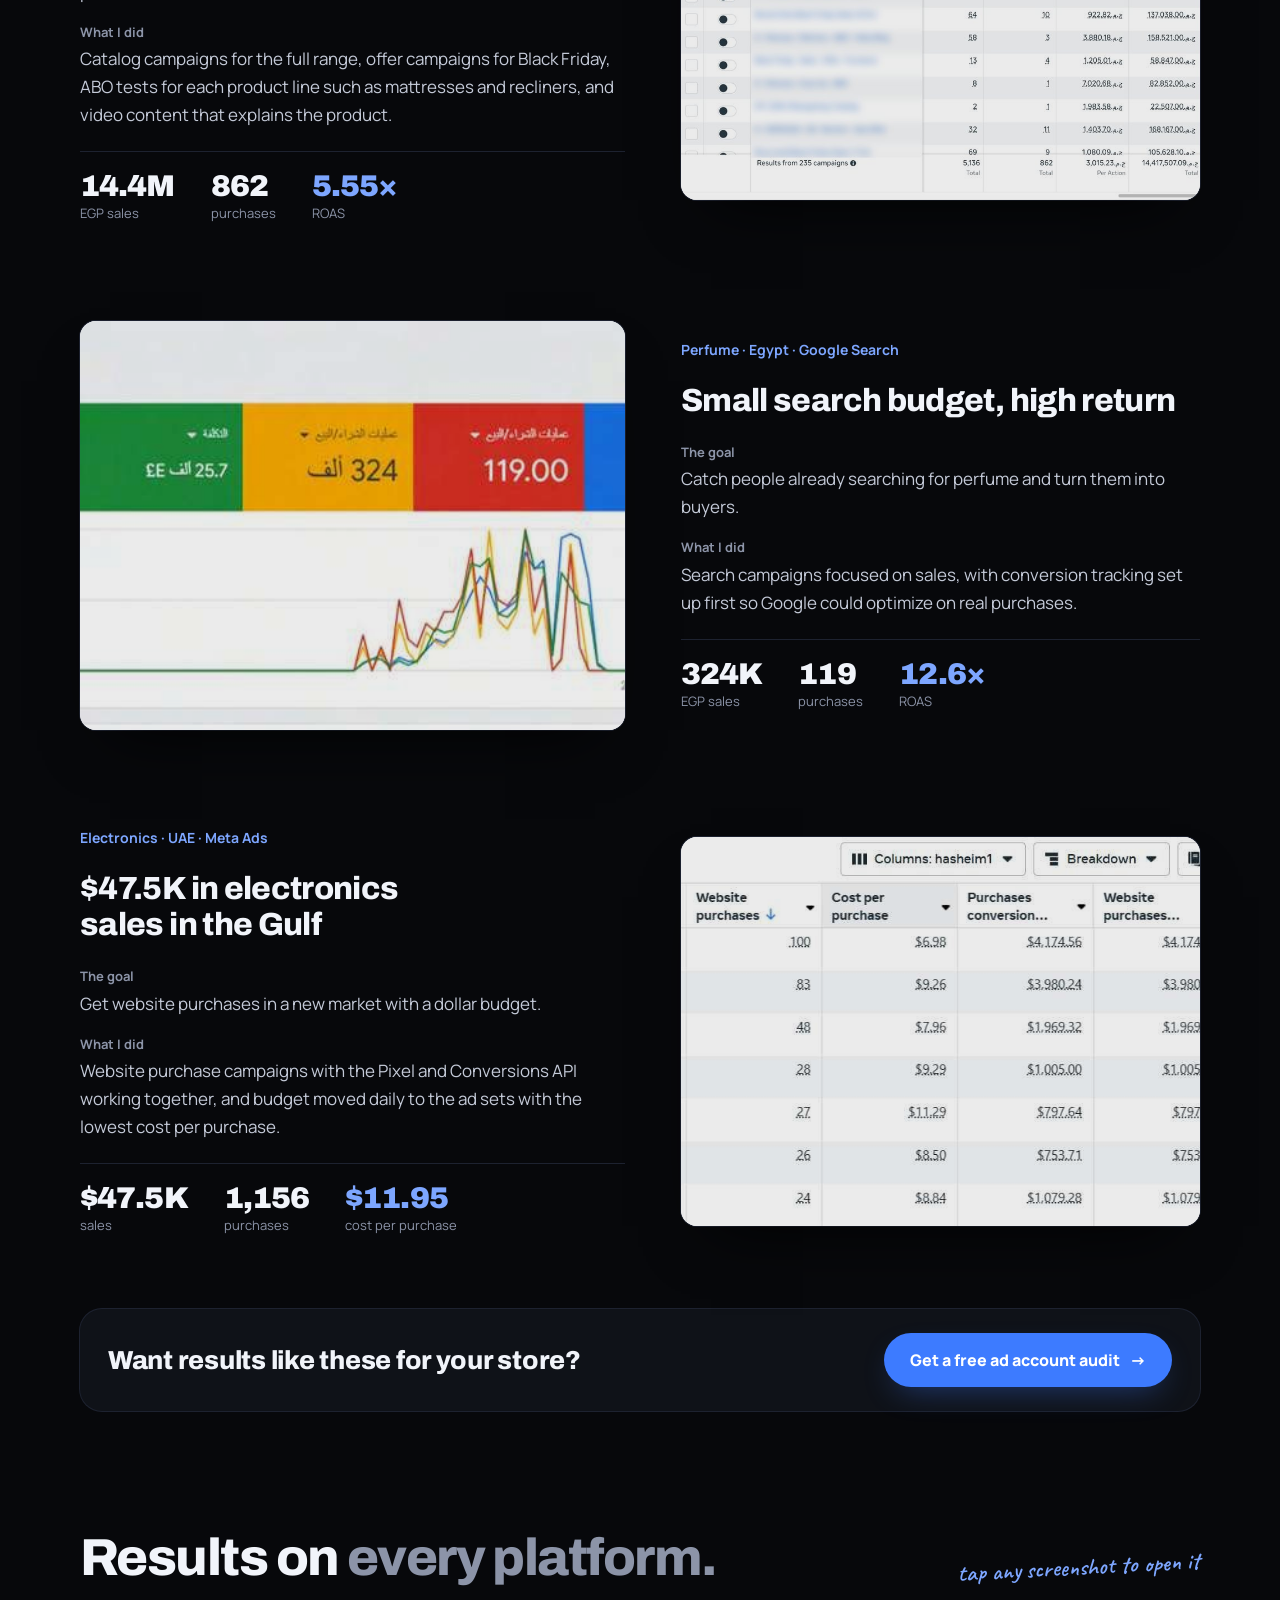
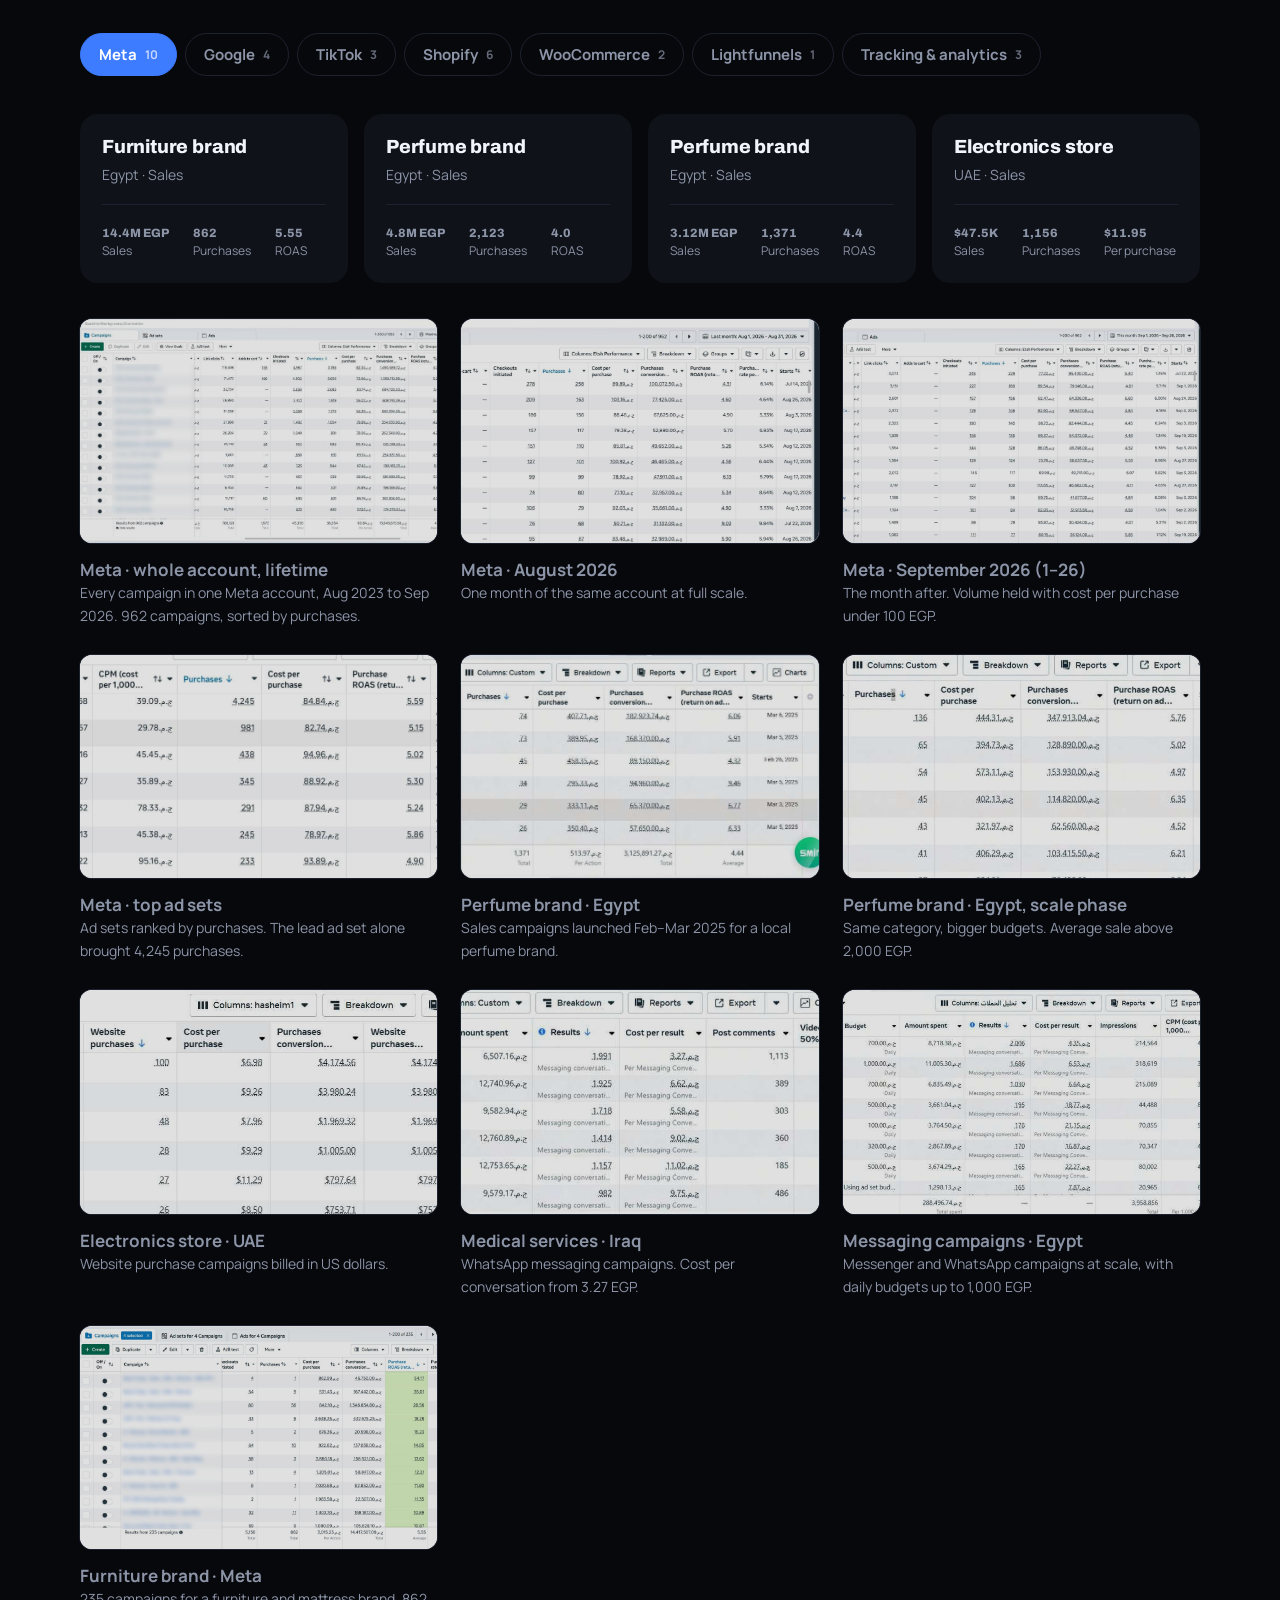
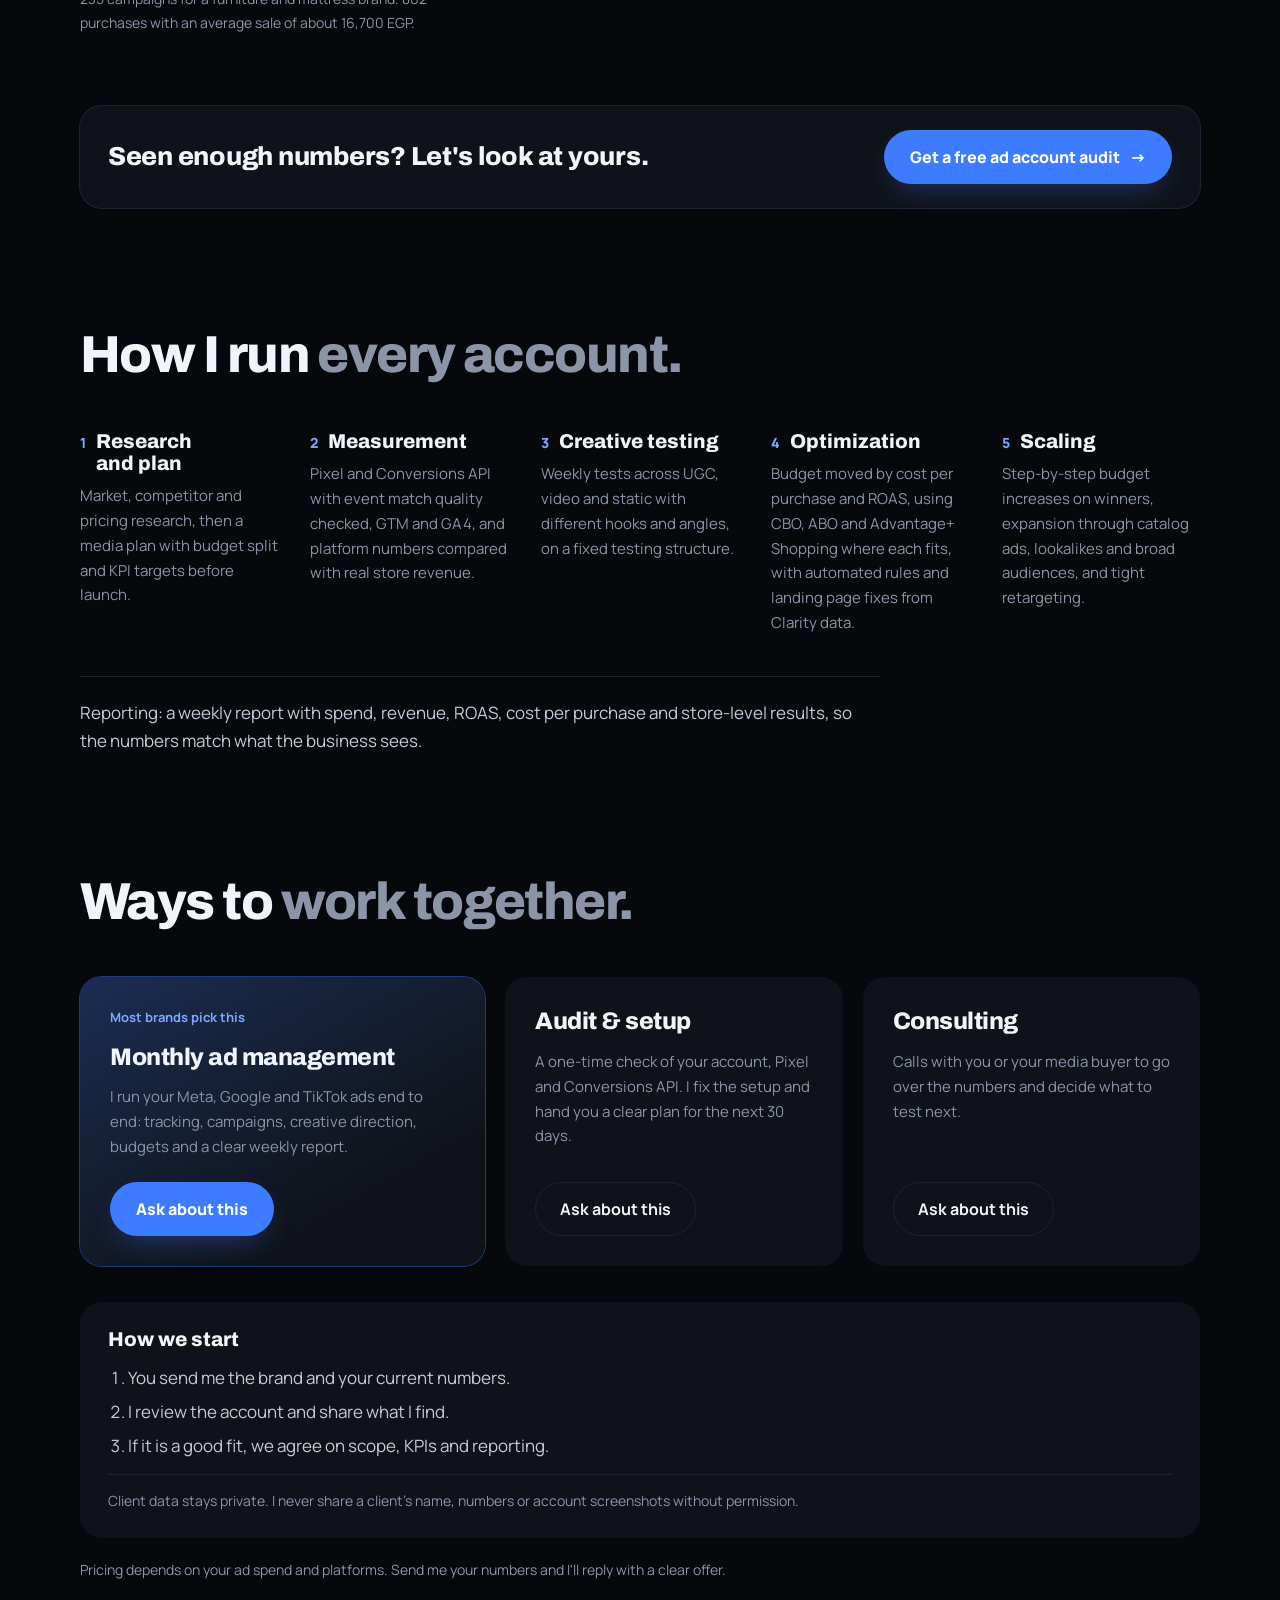
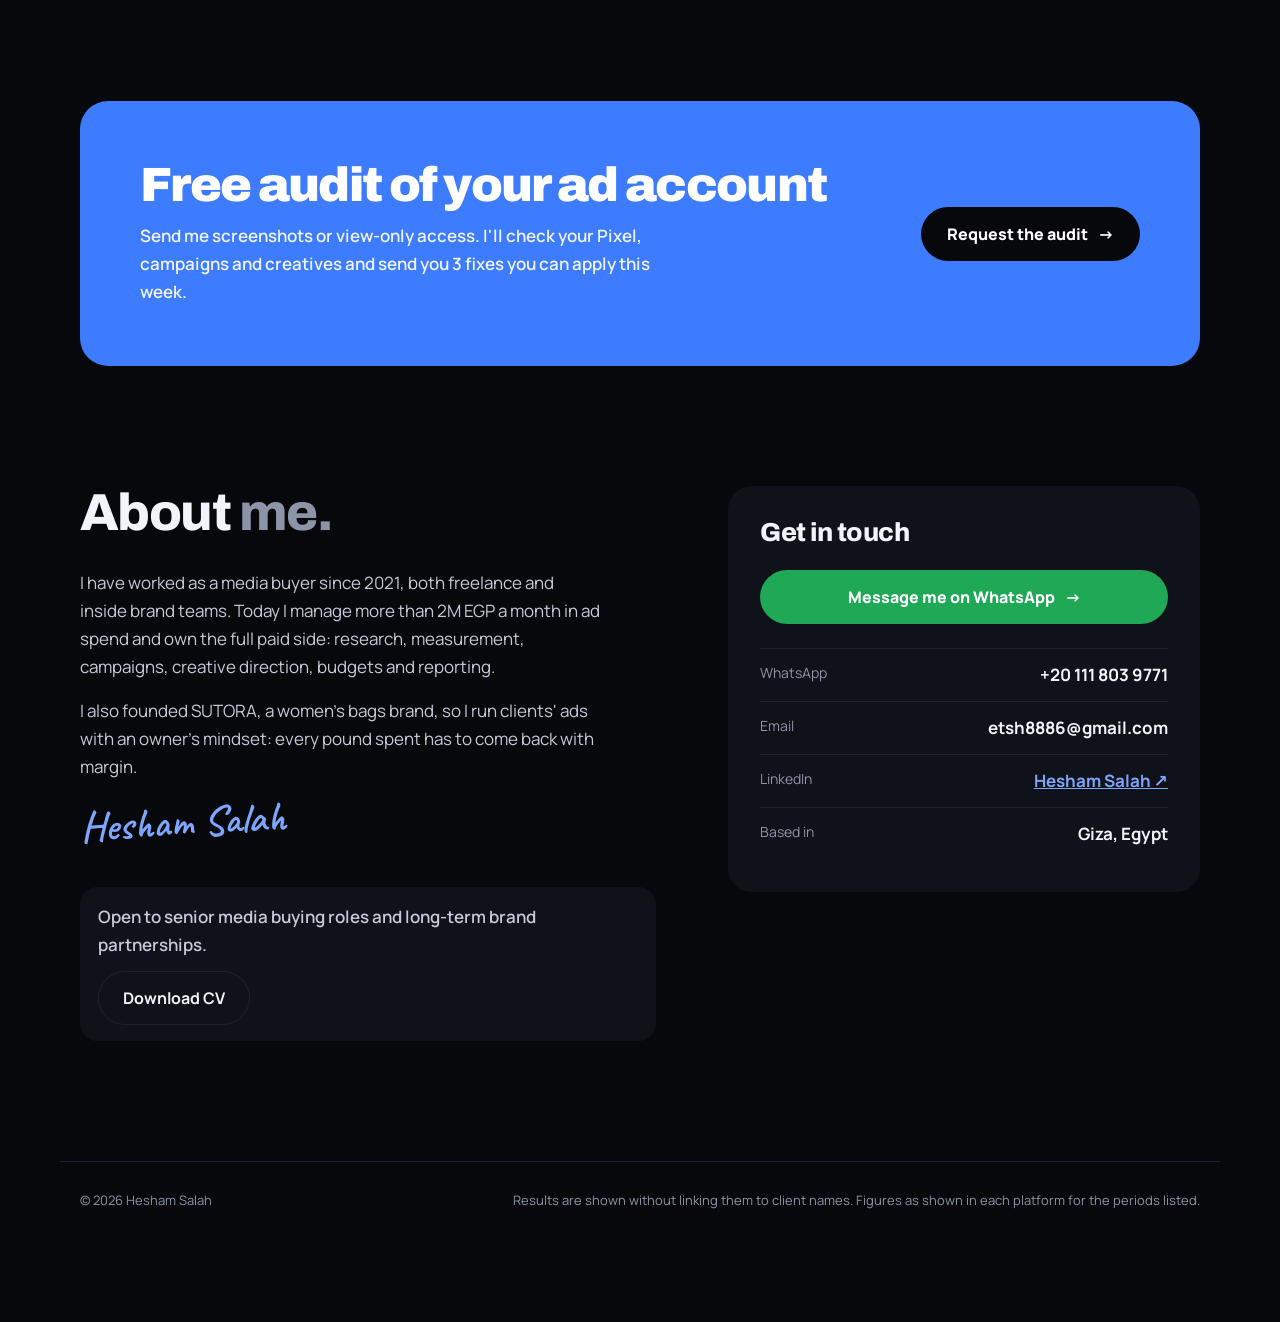
==== commit 33aa6f06: "Reorder page and redesign markets, industries and platforms New order: results, expertise, brands, c" ====
--- a/index.html
+++ b/index.html
@@ -38,7 +38,7 @@
   <div class="in">
     <a class="logo" href="#top">Hesham<em>.</em></a>
     <nav class="links" aria-label="Sections">
-      <a href="#results" data-i18n="nav1">Results</a><a href="#work" data-i18n="nav2">Work</a><a href="#proof" data-i18n="nav3">Platforms</a><a href="#brands" data-i18n="nav5">Brands</a><a href="#services" data-i18n="nav4">Services</a>
+      <a href="#results" data-i18n="nav1">Results</a><a href="#reach" data-i18n="nav6">Expertise</a><a href="#brands" data-i18n="nav5">Brands</a><a href="#work" data-i18n="nav2">Work</a><a href="#proof" data-i18n="nav3">Platforms</a><a href="#services" data-i18n="nav4">Services</a>
     </nav>
     <a class="lang" data-i18n-href="langhref" href="ar/" data-i18n="lang">عربي</a>
     <button type="button" class="cta sm" data-lead data-i18n="navcta">Free audit</button>
@@ -87,6 +87,31 @@
   </div>
 </section>
 
+<section class="in sec" id="reach">
+  <h2 class="title" data-i18n="t9">Markets, industries <em>and platforms.</em></h2>
+  <div class="reach">
+    <article class="rc"><b class="big">7</b><h3 data-i18n="r1">Markets</h3><p class="tags"><span data-i18n="m1">Egypt</span><span data-i18n="m2">Saudi Arabia</span><span data-i18n="m3">UAE</span><span data-i18n="m4">Jordan</span><span data-i18n="m5">Morocco</span><span data-i18n="m6">Palestine</span><span data-i18n="m7">Iraq</span></p></article>
+    <article class="rc"><b class="big">10</b><h3 data-i18n="r2">Industries</h3><p class="tags"><span data-i18n="i1">Fashion and bags</span><span data-i18n="i2">Perfumes</span><span data-i18n="i3">Cosmetics</span><span data-i18n="i4">Electronics</span><span data-i18n="i5">Home and office furniture</span><span data-i18n="i6">Medical services</span><span data-i18n="i7">Medical products</span><span data-i18n="i8">Beauty clinics</span><span data-i18n="i9">Shipping and logistics</span><span data-i18n="i10">Toys and kids</span></p></article>
+    <article class="rc"><b class="big">6</b><h3 data-i18n="r3">Ad platforms</h3><p class="tags"><span class="hl">Meta Ads</span><span class="hl">Google Ads</span><span class="hl">TikTok Ads</span><span>YouTube</span><span>Snapchat Ads</span><span>X Ads</span></p></article>
+    <article class="rc"><b class="big">10</b><h3 data-i18n="r4">Tracking and stores</h3><p class="tags"><span>Meta Pixel</span><span>Conversions API</span><span>GTM</span><span>GA4</span><span>Mixpanel</span><span>Clarity</span><span>Hotjar</span><span>Shopify</span><span>WooCommerce</span><span>Lightfunnels</span></p></article>
+  </div>
+  <div class="goals"><h3 data-i18n="r5">Campaign goals</h3><p class="tags"><span data-i18n="g1">Sales</span><span data-i18n="g2">WhatsApp messages</span><span data-i18n="g3">Messenger and Instagram DMs</span><span data-i18n="g4">Traffic</span><span data-i18n="g5">Video views</span><span data-i18n="g6">Awareness</span></p></div>
+</section>
+
+<section class="in sec" id="brands">
+  <h2 class="title" data-i18n="t8">Brands I worked on, <em>and one I built.</em></h2>
+  <div class="brands">
+    <article class="brand"><span class="role" data-i18n="b1r">Senior Media Buyer</span><h3><img class="blogo" src="images/brands/merossa.png" alt="" width="48" height="48" loading="lazy">Merossa</h3><ul><li data-i18n="b1a">Meta and Google ads from setup to scale</li><li data-i18n="b1b">Shopify reports and conversion rate work</li><li data-i18n="b1c">Offers and installment campaigns</li><li data-i18n="b1d">Weekly reports and competitor tracking</li></ul></article>
+    <article class="brand"><span class="role" data-i18n="b2r">Media Buyer</span><h3><img class="blogo" src="images/brands/bastet.png" alt="" width="48" height="48" loading="lazy">BASTET</h3><ul><li data-i18n="b2a">Meta ads with UGC videos</li><li data-i18n="b2b">Comparison reports between periods</li><li data-i18n="b2c">Shopify and Liquid work on product pages</li><li data-i18n="b2d">Offers and store policies</li></ul></article>
+    <article class="brand"><div><span class="role" data-i18n="b2r">Media Buyer</span><h3><img class="blogo" src="images/brands/decern.png" alt="" width="48" height="48" loading="lazy">DECERN</h3><ul><li data-i18n="b3a">Socks and bundles</li><li data-i18n="b3b">Meta and Google campaigns</li><li data-i18n="b3c">Creative tests to bring cost per purchase down</li><li data-i18n="b3d">Automated budget rules</li></ul></div></article>
+    <article class="brand founder"><span class="role" data-i18n="b4r">Founder</span><h3><img class="blogo" src="images/brands/sutora.png" alt="" width="48" height="48" loading="lazy">SUTORA</h3><ul><li data-i18n="b4a">My own women's bags brand</li><li data-i18n="b4b">Manufacturing, branding and product photos</li><li data-i18n="b4c">Shopify store and packaging</li><li data-i18n="b4d">Gives me an owner's view of margins and cash flow</li></ul></article>
+  </div>
+  <h3 class="h3 more-h" data-i18n="bmore">Part of the brands whose ads I managed and grew sales for</h3>
+  <p class="bnote" data-i18n="bnote">This is a selection of the brands I have worked with. Over the years I have also run ads for many other brands in Egypt, the Gulf and other markets that are not listed here.</p>
+  <div class="marquee"><ul class="blist"><li><img src="images/brands/vevian.png" alt="" width="56" height="56" loading="lazy"><span data-i18n="bn0">Vevian</span></li><li><img src="images/brands/havva-dose.png" alt="" width="56" height="56" loading="lazy"><span>Havva Dose</span></li><li><img src="images/brands/soly-store.png" alt="" width="56" height="56" loading="lazy"><span>Soly Store</span></li><li><img src="images/brands/manzara.png" alt="" width="56" height="56" loading="lazy"><span>Manzara</span></li><li><img src="images/brands/mr-scent.png" alt="" width="56" height="56" loading="lazy"><span>Mr Scent</span></li><li><img src="images/brands/sulta-allvi.png" alt="" width="56" height="56" loading="lazy"><span>Sulta Allvi</span></li><li><img src="images/brands/d-marly-store.png" alt="" width="56" height="56" loading="lazy"><span>D Marly Store</span></li><li><img src="images/brands/tooby-looby.png" alt="" width="56" height="56" loading="lazy"><span>Tooby Looby</span></li><li><img src="images/brands/oveo.png" alt="" width="56" height="56" loading="lazy"><span>Oveo</span></li><li><img src="images/brands/ag-group.png" alt="" width="56" height="56" loading="lazy"><span>AG Group</span></li><li><img src="images/brands/sawa.png" alt="" width="56" height="56" loading="lazy"><span data-i18n="bn2">Sawa</span></li><li><img src="images/brands/banat.png" alt="" width="56" height="56" loading="lazy"><span data-i18n="bn3">Banat</span></li><li><img src="images/brands/healthy-care-card.png" alt="" width="56" height="56" loading="lazy"><span data-i18n="bn1">Healthy Care Card</span></li></ul></div>
+</section>
+<div class="in band-wrap"><div class="band"><p data-i18n="band3t">Want your brand on this list?</p><button type="button" class="cta" data-lead><span data-i18n="cta1">Get a free ad account audit</span> <span class="arr" aria-hidden="true">→</span></button></div></div>
+
 <section class="in sec" id="work">
   <h2 class="title" data-i18n="t2">Four accounts, <em>what I actually did.</em></h2>
   <div class="cases">
@@ -152,63 +177,6 @@
   <div class="pf-panel" id="pf-panel" role="tabpanel"></div>
 </section>
 <div class="in band-wrap"><div class="band"><p data-i18n="band2t">Seen enough numbers? Let's look at yours.</p><button type="button" class="cta" data-lead><span data-i18n="cta1">Get a free ad account audit</span> <span class="arr" aria-hidden="true">→</span></button></div></div>
-<section class="in sec" id="services">
-  <h2 class="title" data-i18n="t7">Ways to <em>work together.</em></h2>
-  <div class="plans">
-    <article class="plan main">
-      <span class="tag" data-i18n="p1t">Most brands pick this</span>
-      <h3 data-i18n="p1h">Monthly ad management</h3>
-      <p data-i18n="p1p">I run your Meta, Google and TikTok ads end to end: tracking, campaigns, creative direction, budgets and a clear weekly report.</p>
-      <button type="button" class="cta" data-lead data-plan="Monthly ad management" data-i18n="pcta">Ask about this</button>
-    </article>
-    <article class="plan">
-      <h3 data-i18n="p2h">Audit &amp; setup</h3>
-      <p data-i18n="p2p">A one-time check of your account, Pixel and Conversions API. I fix the setup and hand you a clear plan for the next 30 days.</p>
-      <button type="button" class="btn2" data-lead data-plan="Audit & setup" data-i18n="pcta">Ask about this</button>
-    </article>
-    <article class="plan">
-      <h3 data-i18n="p3h">Consulting</h3>
-      <p data-i18n="p3p">Calls with you or your media buyer to go over the numbers and decide what to test next.</p>
-      <button type="button" class="btn2" data-lead data-plan="Consulting" data-i18n="pcta">Ask about this</button>
-    </article>
-  </div>
-  <div class="start">
-    <h3 data-i18n="wh">How we start</h3>
-    <ol><li data-i18n="w1">You send me the brand and your current numbers.</li><li data-i18n="w2">I review the account and share what I find.</li><li data-i18n="w3">If it is a good fit, we agree on scope, KPIs and reporting.</li></ol>
-    <p class="priv" data-i18n="priv">Client data stays private. I never share a client's name, numbers or account screenshots without permission.</p>
-  </div>
-  <p class="note" data-i18n="pnote">Pricing depends on your ad spend and platforms. Send me your numbers and I'll reply with a clear offer.</p>
-</section>
-<section class="in sec" id="words" hidden>
-  <h2 class="title" data-i18n="t4">What clients and colleagues <em>say.</em></h2>
-  <div class="quotes" id="quotes"></div>
-</section>
-<section class="in sec" id="brands">
-  <h2 class="title" data-i18n="t8">Brands I worked on, <em>and one I built.</em></h2>
-  <div class="brands">
-    <article class="brand"><span class="role" data-i18n="b1r">Senior Media Buyer</span><h3><img class="blogo" src="images/brands/merossa.png" alt="" width="48" height="48" loading="lazy">Merossa</h3><ul><li data-i18n="b1a">Meta and Google ads from setup to scale</li><li data-i18n="b1b">Shopify reports and conversion rate work</li><li data-i18n="b1c">Offers and installment campaigns</li><li data-i18n="b1d">Weekly reports and competitor tracking</li></ul></article>
-    <article class="brand"><span class="role" data-i18n="b2r">Media Buyer</span><h3><img class="blogo" src="images/brands/bastet.png" alt="" width="48" height="48" loading="lazy">BASTET</h3><ul><li data-i18n="b2a">Meta ads with UGC videos</li><li data-i18n="b2b">Comparison reports between periods</li><li data-i18n="b2c">Shopify and Liquid work on product pages</li><li data-i18n="b2d">Offers and store policies</li></ul></article>
-    <article class="brand"><div><span class="role" data-i18n="b2r">Media Buyer</span><h3><img class="blogo" src="images/brands/decern.png" alt="" width="48" height="48" loading="lazy">DECERN</h3><ul><li data-i18n="b3a">Socks and bundles</li><li data-i18n="b3b">Meta and Google campaigns</li><li data-i18n="b3c">Creative tests to bring cost per purchase down</li><li data-i18n="b3d">Automated budget rules</li></ul></div></article>
-    <article class="brand founder"><span class="role" data-i18n="b4r">Founder</span><h3><img class="blogo" src="images/brands/sutora.png" alt="" width="48" height="48" loading="lazy">SUTORA</h3><ul><li data-i18n="b4a">My own women's bags brand</li><li data-i18n="b4b">Manufacturing, branding and product photos</li><li data-i18n="b4c">Shopify store and packaging</li><li data-i18n="b4d">Gives me an owner's view of margins and cash flow</li></ul></article>
-  </div>
-  <h3 class="h3 more-h" data-i18n="bmore">Part of the brands whose ads I managed and grew sales for</h3>
-  <p class="bnote" data-i18n="bnote">This is a selection of the brands I have worked with. Over the years I have also run ads for many other brands in Egypt, the Gulf and other markets that are not listed here.</p>
-  <div class="marquee"><ul class="blist"><li><img src="images/brands/vevian.png" alt="" width="56" height="56" loading="lazy"><span data-i18n="bn0">Vevian</span></li><li><img src="images/brands/havva-dose.png" alt="" width="56" height="56" loading="lazy"><span>Havva Dose</span></li><li><img src="images/brands/soly-store.png" alt="" width="56" height="56" loading="lazy"><span>Soly Store</span></li><li><img src="images/brands/manzara.png" alt="" width="56" height="56" loading="lazy"><span>Manzara</span></li><li><img src="images/brands/mr-scent.png" alt="" width="56" height="56" loading="lazy"><span>Mr Scent</span></li><li><img src="images/brands/sulta-allvi.png" alt="" width="56" height="56" loading="lazy"><span>Sulta Allvi</span></li><li><img src="images/brands/d-marly-store.png" alt="" width="56" height="56" loading="lazy"><span>D Marly Store</span></li><li><img src="images/brands/tooby-looby.png" alt="" width="56" height="56" loading="lazy"><span>Tooby Looby</span></li><li><img src="images/brands/oveo.png" alt="" width="56" height="56" loading="lazy"><span>Oveo</span></li><li><img src="images/brands/ag-group.png" alt="" width="56" height="56" loading="lazy"><span>AG Group</span></li><li><img src="images/brands/sawa.png" alt="" width="56" height="56" loading="lazy"><span data-i18n="bn2">Sawa</span></li><li><img src="images/brands/banat.png" alt="" width="56" height="56" loading="lazy"><span data-i18n="bn3">Banat</span></li><li><img src="images/brands/healthy-care-card.png" alt="" width="56" height="56" loading="lazy"><span data-i18n="bn1">Healthy Care Card</span></li></ul></div>
-</section>
-<section class="in sec" id="reach">
-  <h2 class="title" data-i18n="t9">Markets, industries <em>and platforms.</em></h2>
-  <div class="reach">
-    <div><h3 data-i18n="r1">Markets</h3><p class="tags"><span data-i18n="m1">Egypt</span><span data-i18n="m2">Saudi Arabia</span><span data-i18n="m3">UAE</span><span data-i18n="m4">Jordan</span><span data-i18n="m5">Morocco</span><span data-i18n="m6">Palestine</span><span data-i18n="m7">Iraq</span></p></div>
-    <div><h3 data-i18n="r2">Industries</h3><p class="tags"><span data-i18n="i1">Fashion and bags</span><span data-i18n="i2">Perfumes</span><span data-i18n="i3">Cosmetics</span><span data-i18n="i4">Electronics</span><span data-i18n="i5">Home and office furniture</span><span data-i18n="i6">Medical services</span><span data-i18n="i7">Medical products</span><span data-i18n="i8">Beauty clinics</span><span data-i18n="i9">Shipping and logistics</span><span data-i18n="i10">Toys and kids</span></p></div>
-    <div><h3 data-i18n="r3">Ad platforms</h3><p class="tags"><span>Meta Ads</span><span>Google Ads</span><span>YouTube</span><span>TikTok Ads</span><span>Snapchat Ads</span><span>X Ads</span></p>
-      <h3 data-i18n="r4">Tracking and stores</h3><p class="tags"><span>Meta Pixel</span><span>Conversions API</span><span>GTM</span><span>GA4</span><span>Mixpanel</span><span>Clarity</span><span>Hotjar</span><span>Shopify</span><span>WooCommerce</span><span>Lightfunnels</span></p></div>
-    <div><h3 data-i18n="r5">Campaign goals</h3><p class="tags"><span data-i18n="g1">Sales</span><span data-i18n="g2">WhatsApp messages</span><span data-i18n="g3">Messenger and Instagram DMs</span><span data-i18n="g4">Traffic</span><span data-i18n="g5">Video views</span><span data-i18n="g6">Awareness</span></p></div>
-  </div>
-</section>
-
-
-
-
 
 <section class="in sec" id="how">
   <h2 class="title" data-i18n="t5">How I run <em>every account.</em></h2>
@@ -220,6 +188,39 @@
     <li><h3 data-i18n="st5">Scaling</h3><p data-i18n="sp5">Step-by-step budget increases on winners, expansion through catalog ads, lookalikes and broad audiences, and tight retargeting.</p></li>
   </ol>
   <p class="rep" data-i18n="rep">Reporting: a weekly report with spend, revenue, ROAS, cost per purchase and store-level results, so the numbers match what the business sees.</p>
+</section>
+
+<section class="in sec" id="services">
+  <h2 class="title" data-i18n="t7">Ways to <em>work together.</em></h2>
+  <div class="plans">
+    <article class="plan main">
+      <span class="tag" data-i18n="p1t">Most brands pick this</span>
+      <h3 data-i18n="p1h">Monthly ad management</h3>
+      <p data-i18n="p1p">I run your Meta, Google and TikTok ads end to end: tracking, campaigns, creative direction, budgets and a clear weekly report.</p>
+      <button type="button" class="cta" data-lead data-plan="Monthly ad management" data-i18n="pcta">Ask about this</button>
+    </article>
+    <article class="plan">
+      <h3 data-i18n="p2h">Audit &amp; setup</h3>
+      <p data-i18n="p2p">A one-time check of your account, Pixel and Conversions API. I fix the setup and hand you a clear plan for the next 30 days.</p>
+      <button type="button" class="btn2" data-lead data-plan="Audit & setup" data-i18n="pcta">Ask about this</button>
+    </article>
+    <article class="plan">
+      <h3 data-i18n="p3h">Consulting</h3>
+      <p data-i18n="p3p">Calls with you or your media buyer to go over the numbers and decide what to test next.</p>
+      <button type="button" class="btn2" data-lead data-plan="Consulting" data-i18n="pcta">Ask about this</button>
+    </article>
+  </div>
+  <div class="start">
+    <h3 data-i18n="wh">How we start</h3>
+    <ol><li data-i18n="w1">You send me the brand and your current numbers.</li><li data-i18n="w2">I review the account and share what I find.</li><li data-i18n="w3">If it is a good fit, we agree on scope, KPIs and reporting.</li></ol>
+    <p class="priv" data-i18n="priv">Client data stays private. I never share a client's name, numbers or account screenshots without permission.</p>
+  </div>
+  <p class="note" data-i18n="pnote">Pricing depends on your ad spend and platforms. Send me your numbers and I'll reply with a clear offer.</p>
+</section>
+
+<section class="in sec" id="words" hidden>
+  <h2 class="title" data-i18n="t4">What clients and colleagues <em>say.</em></h2>
+  <div class="quotes" id="quotes"></div>
 </section>
 
 <section class="in" id="audit">
--- a/css/style.css
+++ b/css/style.css
@@ -450,3 +450,16 @@
 @keyframes brands{to{transform:translateX(calc(-50% - 7px))}}
 @media (max-width:640px){.marquee .blist li{width:200px}.marquee .blist.run{animation-duration:35s}}
 @media (prefers-reduced-motion:reduce){.marquee{overflow-x:auto}}
+
+/* expertise block */
+.reach{display:grid;grid-template-columns:repeat(4,minmax(0,1fr));gap:16px}
+.rc{background:var(--bg2);border-radius:22px;padding:24px;display:grid;gap:12px;align-content:start;border-top:3px solid var(--accent)}
+.rc .big{font:900 52px/1 var(--f-display);letter-spacing:-.04em;color:var(--text)}
+.rc h3{font:800 18px var(--f-display);color:var(--accent-2);margin:0}
+.rc .tags span{background:var(--bg3);font-size:14px}
+.rc .tags span.hl{background:var(--accent);color:#fff;font-weight:700}
+.goals{margin-top:16px;background:var(--bg2);border-radius:22px;padding:20px 24px;display:flex;flex-wrap:wrap;align-items:center;gap:12px 20px}
+.goals h3{font:800 16px var(--f-display);color:var(--accent-2);margin:0}
+.goals .tags span{background:var(--bg3)}
+@media (max-width:1000px){.reach{grid-template-columns:1fr 1fr}}
+@media (max-width:560px){.reach{grid-template-columns:1fr}.rc .big{font-size:42px}}
